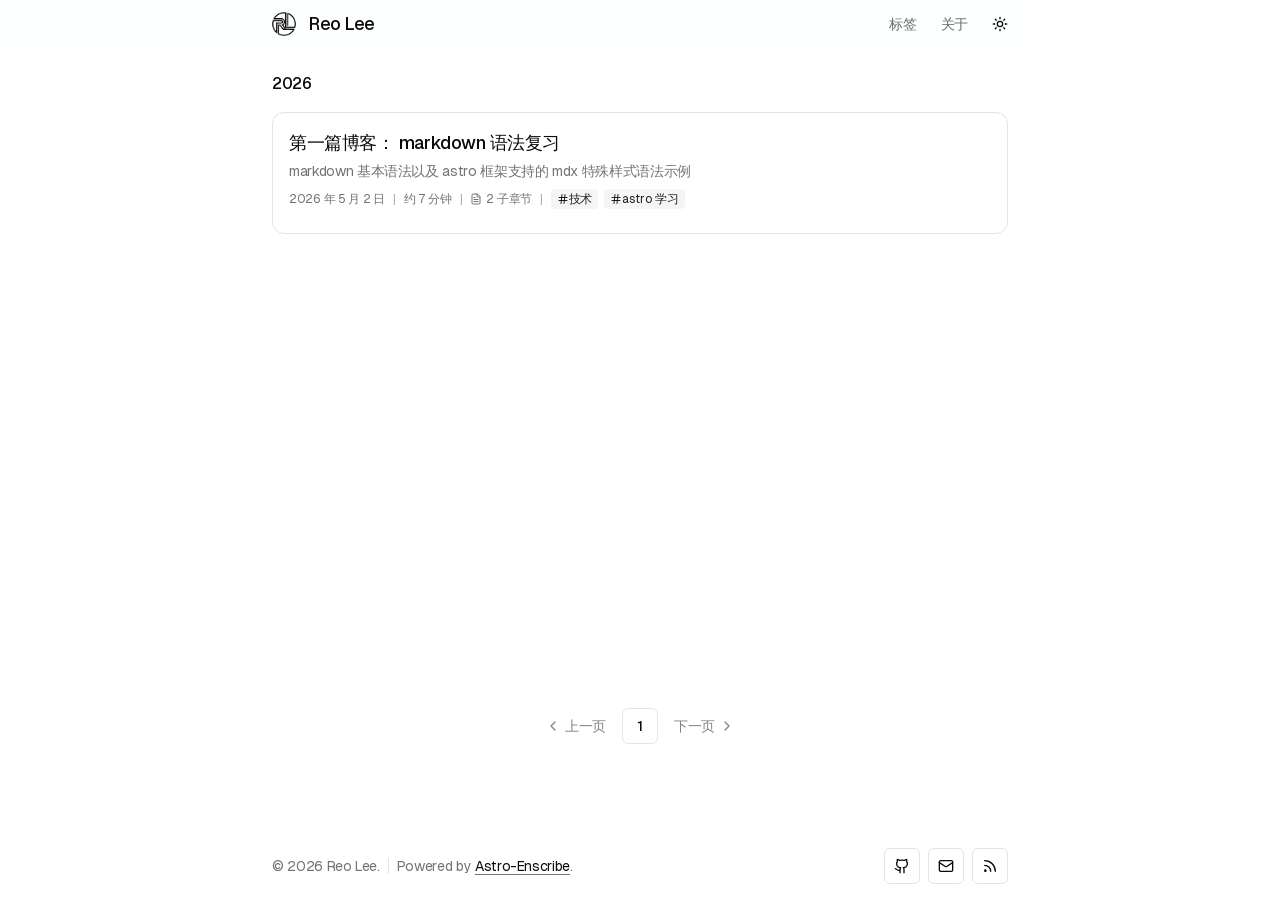
==== index.html @ b713c9d9 "Auto-deployed blog with GitHub Actions" ====
<!DOCTYPE html><html class="bg-background text-foreground scheme-light-dark" lang="zh-CN"> <head><meta charset="utf-8"><meta http-equiv="X-UA-Compatible" content="IE=edge"><meta name="viewport" content="width=device-width, initial-scale=1.0, user-scalable=yes"><meta name="generator" content="Astro v6.0.2"><meta name="HandheldFriendly" content="True"><meta name="mobile-web-app-capable" content="yes"><meta name="apple-mobile-web-app-capable" content="yes"><meta name="apple-mobile-web-app-status-bar-style" content="default"><meta name="format-detection" content="telephone=no,date=no,address=no,email=no,url=no"><meta name="theme-color" content="#121212" media="(prefers-color-scheme: dark)"><meta name="theme-color" content="#121212" media="(prefers-color-scheme: light)"><link rel="sitemap" href="/sitemap-index.xml"><link rel="manifest" href="/site.webmanifest"><link rel="alternate" type="application/rss+xml" title="Reo Lee" href="https://reolee.me/rss.xml"><!-- Prefer SVG favicons and provide a dark variant for dark OS/browser UI. --><link rel="icon" type="image/svg+xml" href="/favicon.svg" media="(prefers-color-scheme: light)"><link rel="icon" type="image/svg+xml" href="/favicon-dark.svg" media="(prefers-color-scheme: dark)"><link rel="icon" type="image/png" href="/favicon-96x96.png" sizes="96x96"><link rel="icon" type="image/x-icon" href="/favicon.ico"><link rel="shortcut icon" href="/favicon.ico"><meta name="apple-mobile-web-app-title" content="astro-erudite"><link rel="manifest" href="/site.webmanifest"><meta name="astro-view-transitions-enabled" content="true"><meta name="astro-view-transitions-fallback" content="animate"><script type="module" src="/_astro/ClientRouter.astro_astro_type_script_index_0_lang.DmQZLfuR.js"></script><title>主页 | Reo Lee</title><meta name="description" content="astro-erudite is a opinionated, unstyled blogging template—built with Astro, Tailwind, and shadcn/ui."><link rel="canonical" href="https://reolee.me"><meta property="og:title" content="主页"><meta property="og:description" content="astro-erudite is a opinionated, unstyled blogging template—built with Astro, Tailwind, and shadcn/ui."><meta property="og:image" content="https://reolee.me/static/1200x630.png"><meta property="og:image:alt" content="主页"><meta property="og:type" content="website"><meta property="og:locale" content="zh-CN"><meta property="og:site_name" content="Reo Lee"><meta property="og:url" content="https://reolee.me/"><meta name="twitter:title" content="主页"><meta name="twitter:description" content="astro-erudite is a opinionated, unstyled blogging template—built with Astro, Tailwind, and shadcn/ui."><meta name="twitter:image" content="https://reolee.me/static/1200x630.png"><meta name="twitter:image:alt" content="主页"><meta name="twitter:card" content="summary_large_image"><link rel="stylesheet" href="/_astro/layout.CXkcj2WI.css"></head><body class="flex h-fit min-h-screen flex-col gap-y-6 font-sans"> <header data-auto-hide-header class="bg-background/50 sticky top-0 z-50 divide-y backdrop-blur-sm xl:divide-none transform-gpu translate-y-0 opacity-100 transition-[translate,opacity] duration-200 ease-in-out motion-reduce:transition-none"> <div> <div class="mx-auto flex max-w-3xl items-center justify-between gap-4 px-4 py-3"> <a href="/" target="_self" class="transition-colors duration-300 ease-in-out flex shrink-0 items-center justify-center gap-3">   <img src="/_astro/logo.Pc_-MsJj_ZeCMrT.svg" alt="Logo" loading="lazy" decoding="async" width="1966" height="1989" class="size-5 sm:size-6 dark:invert"> <span class="hidden h-full text-lg leading-none font-medium min-[400px]:block">Reo Lee</span>  </a> <div class="flex items-center gap-4"> <nav class="flex items-center gap-4 text-sm sm:gap-6"> <a href="/tags" target="_self" class="inline-block duration-300 ease-in-out text-foreground/60 hover:text-foreground capitalize transition-colors"> 标签 </a><a href="/about" target="_self" class="inline-block duration-300 ease-in-out text-foreground/60 hover:text-foreground capitalize transition-colors"> 关于 </a> </nav> <button data-slot="button" class="inline-flex items-center justify-center gap-2 whitespace-nowrap rounded-md text-sm font-medium transition-all disabled:pointer-events-none disabled:opacity-50 [&amp;_svg]:pointer-events-none [&amp;_svg:not([class*=&#x27;size-&#x27;])]:size-4 shrink-0 [&amp;_svg]:shrink-0 outline-none focus-visible:border-ring focus-visible:ring-ring/50 focus-visible:ring-[3px] aria-invalid:ring-destructive/20 dark:aria-invalid:ring-destructive/40 aria-invalid:border-destructive hover:bg-muted hover:text-foreground dark:hover:bg-muted/50 -my-2 -me-2 size-8" id="theme-toggle" title="切换主题"> <svg width="1em" height="1em" class="size-4 dark:hidden" data-icon="lucide:sun">   <symbol id="ai:lucide:sun" viewBox="0 0 24 24"><g fill="none" stroke="currentColor" stroke-linecap="round" stroke-linejoin="round" stroke-width="2"><circle cx="12" cy="12" r="4"/><path d="M12 2v2m0 16v2M4.93 4.93l1.41 1.41m11.32 11.32l1.41 1.41M2 12h2m16 0h2M6.34 17.66l-1.41 1.41M19.07 4.93l-1.41 1.41"/></g></symbol><use href="#ai:lucide:sun"></use>  </svg> <svg width="1em" height="1em" class="absolute hidden size-4 dark:block" data-icon="lucide:moon">   <symbol id="ai:lucide:moon" viewBox="0 0 24 24"><path fill="none" stroke="currentColor" stroke-linecap="round" stroke-linejoin="round" stroke-width="2" d="M20.985 12.486a9 9 0 1 1-9.473-9.472c.405-.022.617.46.402.803a6 6 0 0 0 8.268 8.268c.344-.215.825-.004.803.401"/></symbol><use href="#ai:lucide:moon"></use>  </svg> <span class="sr-only">切换主题</span> </button> <script data-astro-rerun>
  ;(() => {
    const theme = (() => {
      const stored = localStorage?.getItem('theme') ?? ''
      if (['dark', 'light'].includes(stored)) return stored
      return window.matchMedia('(prefers-color-scheme: dark)').matches
        ? 'dark'
        : 'light'
    })()

    document.documentElement.setAttribute('data-theme', theme)
    window.localStorage.setItem('theme', theme)
  })()
</script> <script type="module">function a(){const e=document.documentElement,n=e.getAttribute("data-theme")==="dark"?"light":"dark";e.classList.add("[&_*]:transition-none"),e.setAttribute("data-theme",n),window.getComputedStyle(e).getPropertyValue("opacity"),requestAnimationFrame(()=>{e.classList.remove("[&_*]:transition-none")}),localStorage.setItem("theme",n)}function o(){document.getElementById("theme-toggle")?.addEventListener("click",a)}o();document.addEventListener("astro:after-swap",()=>{const e=localStorage.getItem("theme")||"light",t=document.documentElement;t.classList.add("[&_*]:transition-none"),window.getComputedStyle(t).getPropertyValue("opacity"),t.setAttribute("data-theme",e),requestAnimationFrame(()=>{t.classList.remove("[&_*]:transition-none")}),o()});</script> </div> </div> </div>   </header> <main class="w-full mx-auto flex grow flex-col gap-y-6 px-4 max-w-3xl">   <div class="flex min-h-[calc(100vh-18rem)] flex-col gap-y-8"> <section class="flex flex-col gap-y-4"> <div class="font-medium">2026</div> <ul class="flex flex-col gap-4"> <li> <div class="hover:bg-muted/50 rounded-xl border p-4 transition-colors duration-300 ease-in-out"> <div class="flex flex-col gap-4 sm:flex-row">  <div class="grow"> <h3 class="mb-1 text-lg font-medium"> <a href="/blog/2026/05/first-post" target="_self" class="inline-block transition-colors duration-300 ease-in-out hover:underline underline-offset-4"> 第一篇博客： markdown 语法复习 </a> </h3> <p class="text-muted-foreground mb-2 text-sm"> markdown 基本语法以及 astro 框架支持的 mdx 特殊样式语法示例 </p> <div class="text-muted-foreground mb-2 flex items-center gap-x-2 overflow-x-auto whitespace-nowrap text-xs"> <span>2026年5月2日</span> <span class="opacity-60">|</span> <span>约7分钟</span>  <span class="opacity-60">|</span> <span class="flex items-center gap-1"> <svg width="1em" height="1em" class="size-3" data-icon="lucide:file-text">   <symbol id="ai:lucide:file-text" viewBox="0 0 24 24"><g fill="none" stroke="currentColor" stroke-linecap="round" stroke-linejoin="round" stroke-width="2"><path d="M6 22a2 2 0 0 1-2-2V4a2 2 0 0 1 2-2h8a2.4 2.4 0 0 1 1.704.706l3.588 3.588A2.4 2.4 0 0 1 20 8v12a2 2 0 0 1-2 2z"/><path d="M14 2v5a1 1 0 0 0 1 1h5M10 9H8m8 4H8m8 4H8"/></g></symbol><use href="#ai:lucide:file-text"></use>  </svg> 2 子章节
</span>   <span class="opacity-60">|</span> <span class="inline-flex items-center gap-1.5"> <a href="/tags/技术" target="_self" class="transition-colors duration-300 ease-in-out bg-muted hover:bg-muted/90 text-foreground/90 hover:text-foreground inline-flex items-center gap-0 rounded px-1.5 py-0.5">  <svg width="1em" height="1em" class="size-3" data-icon="lucide:hash">   <symbol id="ai:lucide:hash" viewBox="0 0 24 24"><path fill="none" stroke="currentColor" stroke-linecap="round" stroke-linejoin="round" stroke-width="2" d="M4 9h16M4 15h16M10 3L8 21m8-18l-2 18"/></symbol><use href="#ai:lucide:hash"></use>  </svg> 技术 </a><a href="/tags/astro学习" target="_self" class="transition-colors duration-300 ease-in-out bg-muted hover:bg-muted/90 text-foreground/90 hover:text-foreground inline-flex items-center gap-0 rounded px-1.5 py-0.5">  <svg width="1em" height="1em" viewBox="0 0 24 24" class="size-3" data-icon="lucide:hash">   <use href="#ai:lucide:hash"></use>  </svg> astro学习 </a> </span>  </div> </div> </div> </div> </li> </ul> </section> </div> <style>astro-island,astro-slot,astro-static-slot{display:contents}</style><script>(()=>{var e=async t=>{await(await t())()};(self.Astro||(self.Astro={})).load=e;window.dispatchEvent(new Event("astro:load"));})();</script><script>(()=>{var A=Object.defineProperty;var g=(i,o,a)=>o in i?A(i,o,{enumerable:!0,configurable:!0,writable:!0,value:a}):i[o]=a;var d=(i,o,a)=>g(i,typeof o!="symbol"?o+"":o,a);{let i={0:t=>m(t),1:t=>a(t),2:t=>new RegExp(t),3:t=>new Date(t),4:t=>new Map(a(t)),5:t=>new Set(a(t)),6:t=>BigInt(t),7:t=>new URL(t),8:t=>new Uint8Array(t),9:t=>new Uint16Array(t),10:t=>new Uint32Array(t),11:t=>Number.POSITIVE_INFINITY*t},o=t=>{let[l,e]=t;return l in i?i[l](e):void 0},a=t=>t.map(o),m=t=>typeof t!="object"||t===null?t:Object.fromEntries(Object.entries(t).map(([l,e])=>[l,o(e)]));class y extends HTMLElement{constructor(){super(...arguments);d(this,"Component");d(this,"hydrator");d(this,"hydrate",async()=>{var b;if(!this.hydrator||!this.isConnected)return;let e=(b=this.parentElement)==null?void 0:b.closest("astro-island[ssr]");if(e){e.addEventListener("astro:hydrate",this.hydrate,{once:!0});return}let c=this.querySelectorAll("astro-slot"),n={},h=this.querySelectorAll("template[data-astro-template]");for(let r of h){let s=r.closest(this.tagName);s!=null&&s.isSameNode(this)&&(n[r.getAttribute("data-astro-template")||"default"]=r.innerHTML,r.remove())}for(let r of c){let s=r.closest(this.tagName);s!=null&&s.isSameNode(this)&&(n[r.getAttribute("name")||"default"]=r.innerHTML)}let p;try{p=this.hasAttribute("props")?m(JSON.parse(this.getAttribute("props"))):{}}catch(r){let s=this.getAttribute("component-url")||"<unknown>",v=this.getAttribute("component-export");throw v&&(s+=` (export ${v})`),console.error(`[hydrate] Error parsing props for component ${s}`,this.getAttribute("props"),r),r}let u;await this.hydrator(this)(this.Component,p,n,{client:this.getAttribute("client")}),this.removeAttribute("ssr"),this.dispatchEvent(new CustomEvent("astro:hydrate"))});d(this,"unmount",()=>{this.isConnected||this.dispatchEvent(new CustomEvent("astro:unmount"))})}disconnectedCallback(){document.removeEventListener("astro:after-swap",this.unmount),document.addEventListener("astro:after-swap",this.unmount,{once:!0})}connectedCallback(){if(!this.hasAttribute("await-children")||document.readyState==="interactive"||document.readyState==="complete")this.childrenConnectedCallback();else{let e=()=>{document.removeEventListener("DOMContentLoaded",e),c.disconnect(),this.childrenConnectedCallback()},c=new MutationObserver(()=>{var n;((n=this.lastChild)==null?void 0:n.nodeType)===Node.COMMENT_NODE&&this.lastChild.nodeValue==="astro:end"&&(this.lastChild.remove(),e())});c.observe(this,{childList:!0}),document.addEventListener("DOMContentLoaded",e)}}async childrenConnectedCallback(){let e=this.getAttribute("before-hydration-url");e&&await import(e),this.start()}async start(){let e=JSON.parse(this.getAttribute("opts")),c=this.getAttribute("client");if(Astro[c]===void 0){window.addEventListener(`astro:${c}`,()=>this.start(),{once:!0});return}try{await Astro[c](async()=>{let n=this.getAttribute("renderer-url"),[h,{default:p}]=await Promise.all([import(this.getAttribute("component-url")),n?import(n):()=>()=>{}]),u=this.getAttribute("component-export")||"default";if(!u.includes("."))this.Component=h[u];else{this.Component=h;for(let f of u.split("."))this.Component=this.Component[f]}return this.hydrator=p,this.hydrate},e,this)}catch(n){console.error(`[astro-island] Error hydrating ${this.getAttribute("component-url")}`,n)}}attributeChangedCallback(){this.hydrate()}}d(y,"observedAttributes",["props"]),customElements.get("astro-island")||customElements.define("astro-island",y)}})();</script><astro-island uid="Z23q9kS" prefix="r3" component-url="/_astro/pagination.DwXsdphT.js" component-export="default" renderer-url="/_astro/client.CvK2Ro-4.js" props="{&quot;currentPage&quot;:[0,1],&quot;totalPages&quot;:[0,1],&quot;baseUrl&quot;:[0,&quot;/blog/&quot;]}" ssr client="load" opts="{&quot;name&quot;:&quot;PaginationComponent&quot;,&quot;value&quot;:true}" await-children><nav role="navigation" aria-label="分页" data-slot="pagination" class="mx-auto flex w-full justify-center"><ul data-slot="pagination-content" class="flex flex-row items-center gap-1 flex-wrap"><li data-slot="pagination-item"><a data-slot="pagination-link" data-disabled="true" class="inline-flex items-center justify-center whitespace-nowrap rounded-md text-sm font-medium transition-all disabled:pointer-events-none disabled:opacity-50 [&amp;_svg]:pointer-events-none [&amp;_svg:not([class*=&#x27;size-&#x27;])]:size-4 shrink-0 [&amp;_svg]:shrink-0 outline-none focus-visible:border-ring focus-visible:ring-ring/50 focus-visible:ring-[3px] aria-invalid:ring-destructive/20 dark:aria-invalid:ring-destructive/40 aria-invalid:border-destructive hover:bg-muted hover:text-foreground dark:hover:bg-muted/50 h-9 py-2 has-[&gt;svg]:px-3 pointer-events-none opacity-50 gap-1 px-2.5 sm:pl-2.5" aria-label="前往上一页"><svg xmlns="http://www.w3.org/2000/svg" width="24" height="24" viewBox="0 0 24 24" fill="none" stroke="currentColor" stroke-width="2" stroke-linecap="round" stroke-linejoin="round" class="lucide lucide-chevron-left"><path d="m15 18-6-6 6-6"></path></svg><span class="hidden sm:block">上一页</span></a></li><li data-slot="pagination-item"><a aria-current="page" data-slot="pagination-link" data-active="true" class="inline-flex items-center justify-center gap-2 whitespace-nowrap rounded-md text-sm font-medium transition-all disabled:pointer-events-none disabled:opacity-50 [&amp;_svg]:pointer-events-none [&amp;_svg:not([class*=&#x27;size-&#x27;])]:size-4 shrink-0 [&amp;_svg]:shrink-0 outline-none focus-visible:border-ring focus-visible:ring-ring/50 focus-visible:ring-[3px] aria-invalid:ring-destructive/20 dark:aria-invalid:ring-destructive/40 aria-invalid:border-destructive border bg-background hover:bg-muted hover:text-foreground dark:bg-input/30 dark:border-input dark:hover:bg-input/50 size-9" href="/blog/">1</a></li><li data-slot="pagination-item"><a data-slot="pagination-link" data-disabled="true" class="inline-flex items-center justify-center whitespace-nowrap rounded-md text-sm font-medium transition-all disabled:pointer-events-none disabled:opacity-50 [&amp;_svg]:pointer-events-none [&amp;_svg:not([class*=&#x27;size-&#x27;])]:size-4 shrink-0 [&amp;_svg]:shrink-0 outline-none focus-visible:border-ring focus-visible:ring-ring/50 focus-visible:ring-[3px] aria-invalid:ring-destructive/20 dark:aria-invalid:ring-destructive/40 aria-invalid:border-destructive hover:bg-muted hover:text-foreground dark:hover:bg-muted/50 h-9 py-2 has-[&gt;svg]:px-3 pointer-events-none opacity-50 gap-1 px-2.5 sm:pr-2.5" aria-label="前往下一页"><span class="hidden sm:block">下一页</span><svg xmlns="http://www.w3.org/2000/svg" width="24" height="24" viewBox="0 0 24 24" fill="none" stroke="currentColor" stroke-width="2" stroke-linecap="round" stroke-linejoin="round" class="lucide lucide-chevron-right"><path d="m9 18 6-6-6-6"></path></svg></a></li></ul></nav><!--astro:end--></astro-island>  </main> <footer class="mx-auto mb-8 flex w-full max-w-3xl flex-col items-center justify-center gap-y-2 px-4 sm:mb-4 sm:flex-row sm:justify-between"> <div class="flex flex-wrap items-center justify-center gap-x-2 text-center"> <span class="text-muted-foreground text-sm">
&copy; 2026 Reo Lee.
</span> <div data-orientation="vertical" role="none" data-slot="separator-root" class="bg-border shrink-0 data-[orientation=horizontal]:h-px data-[orientation=horizontal]:w-full data-[orientation=vertical]:h-full data-[orientation=vertical]:w-px hidden h-4! sm:block"></div> <p class="text-muted-foreground text-sm">
Powered by <a href="https://github.com/jktrn/astro-erudite" target="_blank" class="inline-block transition-colors duration-300 ease-in-out underline decoration-muted-foreground underline-offset-[3px] hover:decoration-foreground text-foreground"> Astro-Enscribe </a>.
</p> </div> <ul class="flex flex-wrap gap-2" role="list"> <li> <a href="https://github.com/ireolee" target="_blank" class="duration-300 ease-in-out inline-flex items-center justify-center gap-2 whitespace-nowrap rounded-md text-sm font-medium transition-all disabled:pointer-events-none disabled:opacity-50 [&#38;_svg]:pointer-events-none [&#38;_svg:not([class*='size-'])]:size-4 shrink-0 [&#38;_svg]:shrink-0 outline-none focus-visible:border-ring focus-visible:ring-ring/50 focus-visible:ring-[3px] aria-invalid:ring-destructive/20 dark:aria-invalid:ring-destructive/40 aria-invalid:border-destructive border bg-background hover:bg-muted hover:text-foreground dark:bg-input/30 dark:border-input dark:hover:bg-input/50 size-9" aria-label="GitHub" title="GitHub">  <svg width="1em" height="1em" class="size-4" data-icon="lucide:github">   <symbol id="ai:lucide:github" viewBox="0 0 24 24"><g fill="none" stroke="currentColor" stroke-linecap="round" stroke-linejoin="round" stroke-width="2"><path d="M15 22v-4a4.8 4.8 0 0 0-1-3.5c3 0 6-2 6-5.5c.08-1.25-.27-2.48-1-3.5c.28-1.15.28-2.35 0-3.5c0 0-1 0-3 1.5c-2.64-.5-5.36-.5-8 0C6 2 5 2 5 2c-.3 1.15-.3 2.35 0 3.5A5.4 5.4 0 0 0 4 9c0 3.5 3 5.5 6 5.5c-.39.49-.68 1.05-.85 1.65S8.93 17.38 9 18v4"/><path d="M9 18c-4.51 2-5-2-7-2"/></g></symbol><use href="#ai:lucide:github"></use>  </svg>  </a> </li><li> <a href="mailto:ireolee@gmail.com" target="_blank" class="duration-300 ease-in-out inline-flex items-center justify-center gap-2 whitespace-nowrap rounded-md text-sm font-medium transition-all disabled:pointer-events-none disabled:opacity-50 [&#38;_svg]:pointer-events-none [&#38;_svg:not([class*='size-'])]:size-4 shrink-0 [&#38;_svg]:shrink-0 outline-none focus-visible:border-ring focus-visible:ring-ring/50 focus-visible:ring-[3px] aria-invalid:ring-destructive/20 dark:aria-invalid:ring-destructive/40 aria-invalid:border-destructive border bg-background hover:bg-muted hover:text-foreground dark:bg-input/30 dark:border-input dark:hover:bg-input/50 size-9" aria-label="Email" title="Email">  <svg width="1em" height="1em" class="size-4" data-icon="lucide:mail">   <symbol id="ai:lucide:mail" viewBox="0 0 24 24"><g fill="none" stroke="currentColor" stroke-linecap="round" stroke-linejoin="round" stroke-width="2"><path d="m22 7l-8.991 5.727a2 2 0 0 1-2.009 0L2 7"/><rect width="20" height="16" x="2" y="4" rx="2"/></g></symbol><use href="#ai:lucide:mail"></use>  </svg>  </a> </li><li> <a href="/rss.xml" target="_blank" class="duration-300 ease-in-out inline-flex items-center justify-center gap-2 whitespace-nowrap rounded-md text-sm font-medium transition-all disabled:pointer-events-none disabled:opacity-50 [&#38;_svg]:pointer-events-none [&#38;_svg:not([class*='size-'])]:size-4 shrink-0 [&#38;_svg]:shrink-0 outline-none focus-visible:border-ring focus-visible:ring-ring/50 focus-visible:ring-[3px] aria-invalid:ring-destructive/20 dark:aria-invalid:ring-destructive/40 aria-invalid:border-destructive border bg-background hover:bg-muted hover:text-foreground dark:bg-input/30 dark:border-input dark:hover:bg-input/50 size-9" aria-label="RSS" title="RSS">  <svg width="1em" height="1em" class="size-4" data-icon="lucide:rss">   <symbol id="ai:lucide:rss" viewBox="0 0 24 24"><g fill="none" stroke="currentColor" stroke-linecap="round" stroke-linejoin="round" stroke-width="2"><path d="M4 11a9 9 0 0 1 9 9M4 4a16 16 0 0 1 16 16"/><circle cx="5" cy="19" r="1"/></g></symbol><use href="#ai:lucide:rss"></use>  </svg>  </a> </li> </ul> </footer> <script type="module">const c=()=>document.documentElement.getAttribute("data-theme")==="dark"?"dark":"light",m=()=>{const e=document.getElementById("comments-section"),s=document.getElementById("comments");if(!(s instanceof HTMLElement)||s.dataset.giscusLoaded==="true")return;const n=s.dataset.giscusRepo,r=s.dataset.giscusRepoId,i=s.dataset.giscusCategory,o=s.dataset.giscusCategoryId;if(!n||!r||!i||!o){e instanceof HTMLElement&&e.classList.add("hidden");return}e instanceof HTMLElement&&e.classList.remove("hidden");const t=document.createElement("script");t.src="https://giscus.app/client.js",t.async=!0,t.crossOrigin="anonymous",t.setAttribute("data-repo",n),t.setAttribute("data-repo-id",r),t.setAttribute("data-category",i),t.setAttribute("data-category-id",o),t.setAttribute("data-mapping","pathname"),t.setAttribute("data-strict","0"),t.setAttribute("data-reactions-enabled","1"),t.setAttribute("data-emit-metadata","0"),t.setAttribute("data-input-position","bottom"),t.setAttribute("data-theme",c()),t.setAttribute("data-lang","zh-CN"),s.appendChild(t),s.dataset.giscusLoaded="true"},d=()=>{const e=document.querySelector("iframe.giscus-frame");e instanceof HTMLIFrameElement&&e.contentWindow?.postMessage({giscus:{setConfig:{theme:c()}}},"https://giscus.app")};let a=null;const g=()=>{a||(a=new MutationObserver(()=>d()),a.observe(document.documentElement,{attributes:!0,attributeFilter:["data-theme"]}))},u=()=>{m(),d(),g()};document.addEventListener("astro:page-load",u);document.addEventListener("astro:after-swap",u);</script> <script type="module">const c=()=>{const i="article.prose, code, pre, kbd, samp, script, style, textarea, svg, math, .shiki, .expressive-code, .katex",o=e=>e.replace(/([\p{Script=Han}\p{Script=Hiragana}\p{Script=Katakana}\p{Script=Hangul}\u3000-\u303F\uFF00-\uFFEF])([A-Za-z0-9!"#$%&'()*+,./:;<=>?@[\]\\^_{}|~\-])/gu,"$1 $2").replace(/([A-Za-z0-9!"#$%&'()*+,./:;<=>?@[\]\\^_{}|~\-])([\p{Script=Han}\p{Script=Hiragana}\p{Script=Katakana}\p{Script=Hangul}\u3000-\u303F\uFF00-\uFFEF])/gu,"$1 $2"),r=document.body;if(!r)return;const p=document.createTreeWalker(r,NodeFilter.SHOW_TEXT,{acceptNode(e){const t=e.nodeValue;if(!t||!t.trim())return NodeFilter.FILTER_REJECT;const n=e.parentElement;return!n||n.closest(i)?NodeFilter.FILTER_REJECT:NodeFilter.FILTER_ACCEPT}});let a;for(;a=p.nextNode();){const e=a.nodeValue;if(!e)continue;const t=o(e);t!==e&&(a.nodeValue=t)}};document.addEventListener("astro:page-load",c);document.addEventListener("astro:after-swap",c);</script> <script type="module">const v=()=>{const t=document.querySelector("header[data-auto-hide-header]");if(!(t instanceof HTMLElement))return;const l=window,d=l.__autoHideHeaderCleanup;typeof d=="function"&&d();const u=80,y=10,E=()=>{t.classList.add("-translate-y-full","opacity-0","pointer-events-none"),t.classList.remove("translate-y-0","opacity-100"),t.dataset.hidden="true"},s=()=>{t.classList.remove("-translate-y-full","opacity-0","pointer-events-none"),t.classList.add("translate-y-0","opacity-100"),t.dataset.hidden="false"};s();let o=window.scrollY,i=!1,f=0;const m=e=>{f=Date.now()+e,s(),o=window.scrollY},c=[];t.querySelectorAll("details").forEach(e=>{if(!(e instanceof HTMLDetailsElement))return;const a=()=>m(400);e.addEventListener("toggle",a),c.push(()=>e.removeEventListener("toggle",a));const n=e.querySelector("summary");if(n instanceof HTMLElement){const r=()=>m(400);n.addEventListener("click",r),c.push(()=>n.removeEventListener("click",r))}});const L=()=>{const e=window.scrollY;if(Date.now()<f){s(),o=e;return}if(t.querySelector("details[open]")){s(),o=e;return}if(e<=u){s(),o=e;return}const a=e-o;if(Math.abs(a)<y)return;const n=document.activeElement,r=n instanceof HTMLElement&&(()=>{try{return n.matches(":focus-visible")}catch{return!1}})(),w=n instanceof HTMLElement&&t.contains(n)&&r;a>0&&e>u&&!w?E():a<0&&s(),o=e},p=()=>{i||(i=!0,requestAnimationFrame(()=>{L(),i=!1}))};window.addEventListener("scroll",p,{passive:!0}),l.__autoHideHeaderCleanup=()=>{window.removeEventListener("scroll",p),c.forEach(e=>e())}};document.addEventListener("astro:page-load",v);document.addEventListener("astro:after-swap",v);</script> <script type="module">(()=>{const a=window;if(a.__headingAnchorCopyBound)return;a.__headingAnchorCopyBound=!0;const r=async n=>{try{if(navigator.clipboard?.writeText)return await navigator.clipboard.writeText(n),!0}catch{}try{const t=document.createElement("textarea");t.value=n,t.setAttribute("readonly","true"),t.style.position="fixed",t.style.left="-9999px",t.style.top="0",document.body.appendChild(t),t.select();const e=document.execCommand("copy");return t.remove(),e}catch{return!1}};document.addEventListener("click",async n=>{const e=n.target?.closest("a[data-heading-anchor]");if(!(e instanceof HTMLAnchorElement))return;n.preventDefault();const o=e.dataset.headingAnchor||"";if(!o)return;const c=`${window.location.origin}${window.location.pathname}#${o}`;await r(c)&&(e.dataset.copied="true",window.history.replaceState(null,"",`#${o}`),window.setTimeout(()=>{delete e.dataset.copied},900))},{capture:!0})})();</script> </body> </html>
---- _astro/layout.CXkcj2WI.css ----
@layer properties{@supports (((-webkit-hyphens:none)) and (not (margin-trim:inline))) or ((-moz-orient:inline) and (not (color:rgb(from red r g b)))){*,:before,:after,::backdrop{--tw-translate-x:0;--tw-translate-y:0;--tw-translate-z:0;--tw-rotate-x:initial;--tw-rotate-y:initial;--tw-rotate-z:initial;--tw-skew-x:initial;--tw-skew-y:initial;--tw-space-y-reverse:0;--tw-divide-y-reverse:0;--tw-border-style:solid;--tw-mask-linear:linear-gradient(#fff, #fff);--tw-mask-radial:linear-gradient(#fff, #fff);--tw-mask-conic:linear-gradient(#fff, #fff);--tw-mask-left:linear-gradient(#fff, #fff);--tw-mask-right:linear-gradient(#fff, #fff);--tw-mask-bottom:linear-gradient(#fff, #fff);--tw-mask-top:linear-gradient(#fff, #fff);--tw-mask-top-from-position:0%;--tw-mask-top-to-position:100%;--tw-mask-top-from-color:black;--tw-mask-top-to-color:transparent;--tw-mask-bottom-from-position:0%;--tw-mask-bottom-to-position:100%;--tw-mask-bottom-from-color:black;--tw-mask-bottom-to-color:transparent;--tw-leading:initial;--tw-font-weight:initial;--tw-outline-style:solid;--tw-blur:initial;--tw-brightness:initial;--tw-contrast:initial;--tw-grayscale:initial;--tw-hue-rotate:initial;--tw-invert:initial;--tw-opacity:initial;--tw-saturate:initial;--tw-sepia:initial;--tw-drop-shadow:initial;--tw-drop-shadow-color:initial;--tw-drop-shadow-alpha:100%;--tw-drop-shadow-size:initial;--tw-backdrop-blur:initial;--tw-backdrop-brightness:initial;--tw-backdrop-contrast:initial;--tw-backdrop-grayscale:initial;--tw-backdrop-hue-rotate:initial;--tw-backdrop-invert:initial;--tw-backdrop-opacity:initial;--tw-backdrop-saturate:initial;--tw-backdrop-sepia:initial;--tw-duration:initial;--tw-ease:initial;--tw-shadow:0 0 #0000;--tw-shadow-color:initial;--tw-shadow-alpha:100%;--tw-inset-shadow:0 0 #0000;--tw-inset-shadow-color:initial;--tw-inset-shadow-alpha:100%;--tw-ring-color:initial;--tw-ring-shadow:0 0 #0000;--tw-inset-ring-color:initial;--tw-inset-ring-shadow:0 0 #0000;--tw-ring-inset:initial;--tw-ring-offset-width:0px;--tw-ring-offset-color:#fff;--tw-ring-offset-shadow:0 0 #0000;--tw-tracking:initial}}}@layer theme{:root,:host{--font-sans:"SF-Pro-Rounded-Regular", "PingFangSC-Regular", "PingFang SC", Geist, ui-sans-serif, system-ui, sans-serif, "Apple Color Emoji", "Segoe UI Emoji", "Segoe UI Symbol", "Noto Color Emoji";--font-mono:"Consolas-Regular", "SFMono-Regular", "SF-Pro-Rounded-Regular", "Geist Mono", ui-monospace, SFMono-Regular, Menlo, Monaco, Consolas, "Liberation Mono", "Courier New", monospace;--color-red-300:oklch(80.8% .114 19.571);--color-red-500:oklch(63.7% .237 25.331);--color-red-700:oklch(50.5% .213 27.518);--color-red-950:oklch(25.8% .092 26.042);--color-orange-300:oklch(83.7% .128 66.29);--color-orange-600:oklch(64.6% .222 41.116);--color-orange-700:oklch(55.3% .195 38.402);--color-orange-950:oklch(26.6% .079 36.259);--color-amber-300:oklch(87.9% .169 91.605);--color-amber-500:oklch(76.9% .188 70.08);--color-amber-700:oklch(55.5% .163 48.998);--color-amber-950:oklch(27.9% .077 45.635);--color-yellow-300:oklch(90.5% .182 98.111);--color-yellow-500:oklch(79.5% .184 86.047);--color-yellow-700:oklch(55.4% .135 66.442);--color-yellow-950:oklch(28.6% .066 53.813);--color-lime-300:oklch(89.7% .196 126.665);--color-lime-500:oklch(76.8% .233 130.85);--color-lime-700:oklch(53.2% .157 131.589);--color-lime-950:oklch(27.4% .072 132.109);--color-green-300:oklch(87.1% .15 154.449);--color-green-500:oklch(72.3% .219 149.579);--color-green-700:oklch(52.7% .154 150.069);--color-green-950:oklch(26.6% .065 152.934);--color-emerald-300:oklch(84.5% .143 164.978);--color-emerald-500:oklch(69.6% .17 162.48);--color-emerald-600:oklch(59.6% .145 163.225);--color-emerald-700:oklch(50.8% .118 165.612);--color-emerald-950:oklch(26.2% .051 172.552);--color-teal-300:oklch(85.5% .138 181.071);--color-teal-500:oklch(70.4% .14 182.503);--color-teal-700:oklch(51.1% .096 186.391);--color-teal-950:oklch(27.7% .046 192.524);--color-cyan-300:oklch(86.5% .127 207.078);--color-cyan-500:oklch(71.5% .143 215.221);--color-cyan-700:oklch(52% .105 223.128);--color-cyan-950:oklch(30.2% .056 229.695);--color-sky-300:oklch(82.8% .111 230.318);--color-sky-400:oklch(74.6% .16 232.661);--color-sky-500:oklch(68.5% .169 237.323);--color-sky-700:oklch(50% .134 242.749);--color-sky-950:oklch(29.3% .066 243.157);--color-blue-300:oklch(80.9% .105 251.813);--color-blue-500:oklch(62.3% .214 259.815);--color-blue-600:oklch(54.6% .245 262.881);--color-blue-700:oklch(48.8% .243 264.376);--color-blue-950:oklch(28.2% .091 267.935);--color-indigo-300:oklch(78.5% .115 274.713);--color-indigo-500:oklch(58.5% .233 277.117);--color-indigo-700:oklch(45.7% .24 277.023);--color-indigo-950:oklch(25.7% .09 281.288);--color-violet-300:oklch(81.1% .111 293.571);--color-violet-600:oklch(54.1% .281 293.009);--color-violet-700:oklch(49.1% .27 292.581);--color-violet-950:oklch(28.3% .141 291.089);--color-purple-300:oklch(82.7% .119 306.383);--color-purple-500:oklch(62.7% .265 303.9);--color-purple-700:oklch(49.6% .265 301.924);--color-purple-950:oklch(29.1% .149 302.717);--color-pink-300:oklch(82.3% .12 346.018);--color-pink-500:oklch(65.6% .241 354.308);--color-pink-700:oklch(52.5% .223 3.958);--color-pink-950:oklch(28.4% .109 3.907);--color-slate-300:oklch(86.9% .022 252.894);--color-slate-400:oklch(70.4% .04 256.788);--color-slate-500:oklch(55.4% .046 257.417);--color-slate-700:oklch(37.2% .044 257.287);--color-slate-950:oklch(12.9% .042 264.695);--color-gray-300:oklch(87.2% .01 258.338);--color-gray-400:oklch(70.7% .022 261.325);--color-gray-500:oklch(55.1% .027 264.364);--color-gray-700:oklch(37.3% .034 259.733);--color-gray-950:oklch(13% .028 261.692);--color-stone-50:oklch(98.5% .001 106.423);--color-stone-900:oklch(21.6% .006 56.043);--color-white:#fff;--spacing:.25rem;--breakpoint-md:48rem;--container-3xs:16rem;--container-xs:20rem;--container-md:28rem;--container-3xl:48rem;--container-5xl:64rem;--text-xs:.75rem;--text-xs--line-height:calc(1 / .75);--text-sm:.875rem;--text-sm--line-height:calc(1.25 / .875);--text-base:1rem;--text-base--line-height: 1.5 ;--text-lg:1.125rem;--text-lg--line-height:calc(1.75 / 1.125);--text-3xl:1.875rem;--text-3xl--line-height: 1.2 ;--text-4xl:2.25rem;--text-4xl--line-height:calc(2.5 / 2.25);--font-weight-normal:400;--font-weight-medium:500;--tracking-tight:-.025em;--leading-tight:1.25;--radius-md:.375rem;--radius-lg:.5rem;--radius-xl:.75rem;--ease-in-out:cubic-bezier(.4, 0, .2, 1);--blur-sm:8px;--default-transition-duration:.15s;--default-transition-timing-function:cubic-bezier(.4, 0, .2, 1);--default-font-family:"SF-Pro-Rounded-Regular", "PingFangSC-Regular", "PingFang SC", Geist, ui-sans-serif, system-ui, sans-serif, "Apple Color Emoji", "Segoe UI Emoji", "Segoe UI Symbol", "Noto Color Emoji";--default-mono-font-family:"Consolas-Regular", "SFMono-Regular", "SF-Pro-Rounded-Regular", "Geist Mono", ui-monospace, SFMono-Regular, Menlo, Monaco, Consolas, "Liberation Mono", "Courier New", monospace}}@layer base{*,:after,:before,::backdrop{box-sizing:border-box;border:0 solid;margin:0;padding:0}::file-selector-button{box-sizing:border-box;border:0 solid;margin:0;padding:0}html,:host{-webkit-text-size-adjust:100%;tab-size:4;line-height:1.5;font-family:var(--default-font-family,ui-sans-serif, system-ui, sans-serif, "Apple Color Emoji", "Segoe UI Emoji", "Segoe UI Symbol", "Noto Color Emoji");font-feature-settings:var(--default-font-feature-settings,normal);font-variation-settings:var(--default-font-variation-settings,normal);-webkit-tap-highlight-color:transparent}hr{height:0;color:inherit;border-top-width:1px}abbr:where([title]){-webkit-text-decoration:underline dotted;text-decoration:underline dotted}h1,h2,h3,h4,h5,h6{font-size:inherit;font-weight:inherit}a{color:inherit;-webkit-text-decoration:inherit;text-decoration:inherit}b,strong{font-weight:bolder}code,kbd,samp,pre{font-family:var(--default-mono-font-family,ui-monospace, SFMono-Regular, Menlo, Monaco, Consolas, "Liberation Mono", "Courier New", monospace);font-feature-settings:var(--default-mono-font-feature-settings,normal);font-variation-settings:var(--default-mono-font-variation-settings,normal);font-size:1em}small{font-size:80%}sub,sup{vertical-align:baseline;font-size:75%;line-height:0;position:relative}sub{bottom:-.25em}sup{top:-.5em}table{text-indent:0;border-color:inherit;border-collapse:collapse}:-moz-focusring{outline:auto}progress{vertical-align:baseline}summary{display:list-item}ol,ul,menu{list-style:none}img,svg,video,canvas,audio,iframe,embed,object{vertical-align:middle;display:block}img,video{max-width:100%;height:auto}button,input,select,optgroup,textarea{font:inherit;font-feature-settings:inherit;font-variation-settings:inherit;letter-spacing:inherit;color:inherit;opacity:1;background-color:#0000;border-radius:0}::file-selector-button{font:inherit;font-feature-settings:inherit;font-variation-settings:inherit;letter-spacing:inherit;color:inherit;opacity:1;background-color:#0000;border-radius:0}:where(select:is([multiple],[size])) optgroup{font-weight:bolder}:where(select:is([multiple],[size])) optgroup option{padding-inline-start:20px}::file-selector-button{margin-inline-end:4px}::placeholder{opacity:1}@supports (not ((-webkit-appearance:-apple-pay-button))) or (contain-intrinsic-size:1px){::placeholder{color:currentColor}@supports (color:color-mix(in lab,red,red)){::placeholder{color:color-mix(in oklab,currentcolor 50%,transparent)}}}textarea{resize:vertical}::-webkit-search-decoration{-webkit-appearance:none}::-webkit-date-and-time-value{min-height:1lh;text-align:inherit}::-webkit-datetime-edit{display:inline-flex}::-webkit-datetime-edit-fields-wrapper{padding:0}::-webkit-datetime-edit{padding-block:0}::-webkit-datetime-edit-year-field{padding-block:0}::-webkit-datetime-edit-month-field{padding-block:0}::-webkit-datetime-edit-day-field{padding-block:0}::-webkit-datetime-edit-hour-field{padding-block:0}::-webkit-datetime-edit-minute-field{padding-block:0}::-webkit-datetime-edit-second-field{padding-block:0}::-webkit-datetime-edit-millisecond-field{padding-block:0}::-webkit-datetime-edit-meridiem-field{padding-block:0}::-webkit-calendar-picker-indicator{line-height:1}:-moz-ui-invalid{box-shadow:none}button,input:where([type=button],[type=reset],[type=submit]){appearance:button}::file-selector-button{appearance:button}::-webkit-inner-spin-button{height:auto}::-webkit-outer-spin-button{height:auto}[hidden]:where(:not([hidden=until-found])){display:none!important}*,:after,:before,::backdrop{border-color:var(--border);--tw-tracking:var(--tracking-tight);letter-spacing:var(--tracking-tight);outline-color:var(--ring)}::file-selector-button{border-color:var(--border);--tw-tracking:var(--tracking-tight);letter-spacing:var(--tracking-tight);outline-color:var(--ring)}@supports (color:color-mix(in lab,red,red)){::file-selector-button{outline-color:color-mix(in oklab,var(--ring) 50%,transparent)}*,:after,:before,::backdrop{outline-color:color-mix(in oklab,var(--ring) 50%,transparent)}}}@layer components;@layer utilities{.pointer-events-none{pointer-events:none}.collapse{visibility:collapse}.visible{visibility:visible}.sr-only{clip-path:inset(50%);white-space:nowrap;border-width:0;width:1px;height:1px;margin:-1px;padding:0;position:absolute;overflow:hidden}.absolute{position:absolute}.fixed{position:fixed}.relative{position:relative}.static{position:static}.sticky{position:sticky}.start{inset-inline-start:var(--spacing)}.end{inset-inline-end:var(--spacing)}.top-0{top:calc(var(--spacing) * 0)}.top-20{top:calc(var(--spacing) * 20)}.right-8{right:calc(var(--spacing) * 8)}.bottom-8{bottom:calc(var(--spacing) * 8)}.z-50{z-index:50}.col-span-full{grid-column:1/-1}.col-start-1{grid-column-start:1}.col-start-2{grid-column-start:2}.col-start-3{grid-column-start:3}.row-span-1{grid-row:span 1/span 1}.container{width:100%}@media(min-width:40rem){.container{max-width:40rem}}@media(min-width:48rem){.container{max-width:48rem}}@media(min-width:64rem){.container{max-width:64rem}}@media(min-width:80rem){.container{max-width:80rem}}@media(min-width:96rem){.container{max-width:96rem}}.mx-auto{margin-inline:auto}.-my-2{margin-block:calc(var(--spacing) * -2)}.my-6{margin-block:calc(var(--spacing) * 6)}.-me-2{margin-inline-end:calc(var(--spacing) * -2)}.mt-0{margin-top:calc(var(--spacing) * 0)}.mt-2{margin-top:calc(var(--spacing) * 2)}.mt-6{margin-top:calc(var(--spacing) * 6)}.mt-20{margin-top:calc(var(--spacing) * 20)}.mt-auto{margin-top:auto}.mr-2{margin-right:calc(var(--spacing) * 2)}.mr-8{margin-right:calc(var(--spacing) * 8)}.mr-auto{margin-right:auto}.mb-1{margin-bottom:calc(var(--spacing) * 1)}.mb-2{margin-bottom:calc(var(--spacing) * 2)}.mb-4{margin-bottom:calc(var(--spacing) * 4)}.mb-8{margin-bottom:calc(var(--spacing) * 8)}.ml-1\.5{margin-left:calc(var(--spacing) * 1.5)}.ml-2{margin-left:calc(var(--spacing) * 2)}.ml-4{margin-left:calc(var(--spacing) * 4)}.ml-8{margin-left:calc(var(--spacing) * 8)}.ml-12{margin-left:calc(var(--spacing) * 12)}.ml-16{margin-left:calc(var(--spacing) * 16)}.ml-auto{margin-left:auto}.line-clamp-2{-webkit-line-clamp:2;-webkit-box-orient:vertical;display:-webkit-box;overflow:hidden}.block{display:block}.contents{display:contents}.flex{display:flex}.grid{display:grid}.hidden{display:none}.inline{display:inline}.inline-block{display:inline-block}.inline-flex{display:inline-flex}.table{display:table}.aspect-square{aspect-ratio:1}.size-3{width:calc(var(--spacing) * 3);height:calc(var(--spacing) * 3)}.size-4{width:calc(var(--spacing) * 4);height:calc(var(--spacing) * 4)}.size-5{width:calc(var(--spacing) * 5);height:calc(var(--spacing) * 5)}.size-8{width:calc(var(--spacing) * 8);height:calc(var(--spacing) * 8)}.size-9{width:calc(var(--spacing) * 9);height:calc(var(--spacing) * 9)}.size-full{width:100%;height:100%}.h-2\.5{height:calc(var(--spacing) * 2.5)}.h-4{height:calc(var(--spacing) * 4)}.h-4\!{height:calc(var(--spacing) * 4)!important}.h-8{height:calc(var(--spacing) * 8)}.h-9{height:calc(var(--spacing) * 9)}.h-10{height:calc(var(--spacing) * 10)}.h-fit{height:fit-content}.h-full{height:100%}.h-px{height:1px}.max-h-\[30vh\]{max-height:30vh}.max-h-\[calc\(100vh-5rem\)\]{max-height:calc(100vh - 5rem)}.max-h-\[calc\(100vh-8rem\)\]{max-height:calc(100vh - 8rem)}.min-h-\[calc\(100vh-18rem\)\]{min-height:calc(100vh - 18rem)}.min-h-screen{min-height:100vh}.w-2\.5{width:calc(var(--spacing) * 2.5)}.w-4{width:calc(var(--spacing) * 4)}.w-64{width:calc(var(--spacing) * 64)}.w-fit{width:fit-content}.w-full{width:100%}.max-w-3xl{max-width:var(--container-3xl)}.max-w-3xs{max-width:var(--container-3xs)}.max-w-5xl{max-width:var(--container-5xl)}.max-w-md{max-width:var(--container-md)}.max-w-none{max-width:none}.max-w-xs{max-width:var(--container-xs)}.min-w-full{min-width:100%}.min-w-max{min-width:max-content}.flex-1{flex:1}.flex-shrink-0,.shrink-0{flex-shrink:0}.flex-grow,.grow{flex-grow:1}.-translate-y-full{--tw-translate-y:-100%;translate:var(--tw-translate-x) var(--tw-translate-y)}.translate-y-0{--tw-translate-y:calc(var(--spacing) * 0);translate:var(--tw-translate-x) var(--tw-translate-y)}.transform{transform:var(--tw-rotate-x,) var(--tw-rotate-y,) var(--tw-rotate-z,) var(--tw-skew-x,) var(--tw-skew-y,)}.transform-gpu{transform:translateZ(0) var(--tw-rotate-x,) var(--tw-rotate-y,) var(--tw-rotate-z,) var(--tw-skew-x,) var(--tw-skew-y,)}.cursor-not-allowed{cursor:not-allowed}.cursor-pointer{cursor:pointer}.\[touch-action\:pan-x\]{touch-action:pan-x}.touch-none{touch-action:none}.resize{resize:both}.scroll-mt-31{scroll-margin-top:calc(var(--spacing) * 31)}.list-none{list-style-type:none}.grid-cols-1{grid-template-columns:repeat(1,minmax(0,1fr))}.grid-cols-\[minmax\(0px\,1fr\)_min\(calc\(var\(--breakpoint-md\)-2rem\)\,100\%\)_minmax\(0px\,1fr\)\]{grid-template-columns:minmax(0px,1fr) min(calc(var(--breakpoint-md) - 2rem),100%) minmax(0px,1fr)}.flex-col{flex-direction:column}.flex-row{flex-direction:row}.flex-wrap{flex-wrap:wrap}.items-center{align-items:center}.items-end{align-items:flex-end}.items-start{align-items:flex-start}.justify-between{justify-content:space-between}.justify-center{justify-content:center}.justify-end{justify-content:flex-end}.justify-start{justify-content:flex-start}.\!gap-0{gap:calc(var(--spacing) * 0)!important}.gap-0{gap:calc(var(--spacing) * 0)}.gap-1{gap:calc(var(--spacing) * 1)}.gap-1\.5{gap:calc(var(--spacing) * 1.5)}.gap-2{gap:calc(var(--spacing) * 2)}.gap-3{gap:calc(var(--spacing) * 3)}.gap-4{gap:calc(var(--spacing) * 4)}:where(.space-y-1>:not(:last-child)){--tw-space-y-reverse:0;margin-block-start:calc(calc(var(--spacing) * 1) * var(--tw-space-y-reverse));margin-block-end:calc(calc(var(--spacing) * 1) * calc(1 - var(--tw-space-y-reverse)))}.gap-x-1\.5{column-gap:calc(var(--spacing) * 1.5)}.gap-x-2{column-gap:calc(var(--spacing) * 2)}.gap-y-1{row-gap:calc(var(--spacing) * 1)}.gap-y-2{row-gap:calc(var(--spacing) * 2)}.gap-y-4{row-gap:calc(var(--spacing) * 4)}.gap-y-6{row-gap:calc(var(--spacing) * 6)}.gap-y-8{row-gap:calc(var(--spacing) * 8)}:where(.divide-y>:not(:last-child)){--tw-divide-y-reverse:0;border-bottom-style:var(--tw-border-style);border-top-style:var(--tw-border-style);border-top-width:calc(1px * var(--tw-divide-y-reverse));border-bottom-width:calc(1px * calc(1 - var(--tw-divide-y-reverse)))}.truncate{text-overflow:ellipsis;white-space:nowrap;overflow:hidden}.overflow-hidden{overflow:hidden}.overflow-x-auto{overflow-x:auto}.overflow-y-auto{overflow-y:auto}.rounded{border-radius:.25rem}.rounded-\[inherit\]{border-radius:inherit}.rounded-full{border-radius:3.40282e38px}.rounded-lg{border-radius:var(--radius-lg)}.rounded-md{border-radius:var(--radius-md)}.rounded-xl{border-radius:var(--radius-xl)}.border{border-style:var(--tw-border-style);border-width:1px}.border-t{border-top-style:var(--tw-border-style);border-top-width:1px}.border-b{border-bottom-style:var(--tw-border-style);border-bottom-width:1px}.border-l{border-left-style:var(--tw-border-style);border-left-width:1px}.border-l-4{border-left-style:var(--tw-border-style);border-left-width:4px}.border-amber-500{border-color:var(--color-amber-500)}.border-blue-300{border-color:var(--color-blue-300)}.border-blue-500{border-color:var(--color-blue-500)}.border-cyan-500{border-color:var(--color-cyan-500)}.border-emerald-500{border-color:var(--color-emerald-500)}.border-emerald-600{border-color:var(--color-emerald-600)}.border-gray-400{border-color:var(--color-gray-400)}.border-gray-500{border-color:var(--color-gray-500)}.border-green-500{border-color:var(--color-green-500)}.border-indigo-500{border-color:var(--color-indigo-500)}.border-lime-500{border-color:var(--color-lime-500)}.border-orange-600{border-color:var(--color-orange-600)}.border-pink-500{border-color:var(--color-pink-500)}.border-purple-500{border-color:var(--color-purple-500)}.border-red-500{border-color:var(--color-red-500)}.border-sky-400{border-color:var(--color-sky-400)}.border-sky-500{border-color:var(--color-sky-500)}.border-slate-400{border-color:var(--color-slate-400)}.border-slate-500{border-color:var(--color-slate-500)}.border-teal-500{border-color:var(--color-teal-500)}.border-transparent{border-color:#0000}.border-violet-600{border-color:var(--color-violet-600)}.border-yellow-500{border-color:var(--color-yellow-500)}.border-t-transparent{border-top-color:#0000}.border-l-transparent{border-left-color:#0000}.bg-background,.bg-background\/50{background-color:var(--background)}@supports (color:color-mix(in lab,red,red)){.bg-background\/50{background-color:color-mix(in oklab,var(--background) 50%,transparent)}}.bg-border{background-color:var(--border)}.bg-destructive{background-color:var(--destructive)}.bg-muted,.bg-muted\/50{background-color:var(--muted)}@supports (color:color-mix(in lab,red,red)){.bg-muted\/50{background-color:color-mix(in oklab,var(--muted) 50%,transparent)}}.bg-primary{background-color:var(--primary)}.bg-stone-50{background-color:var(--color-stone-50)}.mask-t-from-80\%{-webkit-mask-image:var(--tw-mask-linear),var(--tw-mask-radial),var(--tw-mask-conic);mask-image:var(--tw-mask-linear),var(--tw-mask-radial),var(--tw-mask-conic);--tw-mask-linear:var(--tw-mask-left), var(--tw-mask-right), var(--tw-mask-bottom), var(--tw-mask-top);--tw-mask-top:linear-gradient(to top, var(--tw-mask-top-from-color) var(--tw-mask-top-from-position), var(--tw-mask-top-to-color) var(--tw-mask-top-to-position));--tw-mask-top-from-position:80%;-webkit-mask-composite:source-in;mask-composite:intersect}.mask-t-from-90\%{-webkit-mask-image:var(--tw-mask-linear),var(--tw-mask-radial),var(--tw-mask-conic);mask-image:var(--tw-mask-linear),var(--tw-mask-radial),var(--tw-mask-conic);--tw-mask-linear:var(--tw-mask-left), var(--tw-mask-right), var(--tw-mask-bottom), var(--tw-mask-top);--tw-mask-top:linear-gradient(to top, var(--tw-mask-top-from-color) var(--tw-mask-top-from-position), var(--tw-mask-top-to-color) var(--tw-mask-top-to-position));--tw-mask-top-from-position:90%;-webkit-mask-composite:source-in;mask-composite:intersect}.mask-b-from-80\%{-webkit-mask-image:var(--tw-mask-linear),var(--tw-mask-radial),var(--tw-mask-conic);mask-image:var(--tw-mask-linear),var(--tw-mask-radial),var(--tw-mask-conic);--tw-mask-linear:var(--tw-mask-left), var(--tw-mask-right), var(--tw-mask-bottom), var(--tw-mask-top);--tw-mask-bottom:linear-gradient(to bottom, var(--tw-mask-bottom-from-color) var(--tw-mask-bottom-from-position), var(--tw-mask-bottom-to-color) var(--tw-mask-bottom-to-position));--tw-mask-bottom-from-position:80%;-webkit-mask-composite:source-in;mask-composite:intersect}.mask-b-from-90\%{-webkit-mask-image:var(--tw-mask-linear),var(--tw-mask-radial),var(--tw-mask-conic);mask-image:var(--tw-mask-linear),var(--tw-mask-radial),var(--tw-mask-conic);--tw-mask-linear:var(--tw-mask-left), var(--tw-mask-right), var(--tw-mask-bottom), var(--tw-mask-top);--tw-mask-bottom:linear-gradient(to bottom, var(--tw-mask-bottom-from-color) var(--tw-mask-bottom-from-position), var(--tw-mask-bottom-to-color) var(--tw-mask-bottom-to-position));--tw-mask-bottom-from-position:90%;-webkit-mask-composite:source-in;mask-composite:intersect}.object-cover{object-fit:cover}.p-2{padding:calc(var(--spacing) * 2)}.p-4{padding:calc(var(--spacing) * 4)}.p-px{padding:1px}.px-1\.5{padding-inline:calc(var(--spacing) * 1.5)}.px-2{padding-inline:calc(var(--spacing) * 2)}.px-2\.5{padding-inline:calc(var(--spacing) * 2.5)}.px-3{padding-inline:calc(var(--spacing) * 3)}.px-4{padding-inline:calc(var(--spacing) * 4)}.px-6{padding-inline:calc(var(--spacing) * 6)}.py-0\.5{padding-block:calc(var(--spacing) * .5)}.py-1{padding-block:calc(var(--spacing) * 1)}.py-1\.5{padding-block:calc(var(--spacing) * 1.5)}.py-2{padding-block:calc(var(--spacing) * 2)}.py-3{padding-block:calc(var(--spacing) * 3)}.pt-8{padding-top:calc(var(--spacing) * 8)}.pr-3{padding-right:calc(var(--spacing) * 3)}.pb-4{padding-bottom:calc(var(--spacing) * 4)}.pl-2{padding-left:calc(var(--spacing) * 2)}.text-center{text-align:center}.text-left{text-align:left}.text-right{text-align:right}.font-sans{font-family:SF-Pro-Rounded-Regular,PingFangSC-Regular,PingFang SC,Geist,ui-sans-serif,system-ui,sans-serif,Apple Color Emoji,Segoe UI Emoji,Segoe UI Symbol,Noto Color Emoji}.text-3xl{font-size:var(--text-3xl);line-height:var(--tw-leading,var(--text-3xl--line-height))}.text-lg{font-size:var(--text-lg);line-height:var(--tw-leading,var(--text-lg--line-height))}.text-sm{font-size:var(--text-sm);line-height:var(--tw-leading,var(--text-sm--line-height))}.text-xs{font-size:var(--text-xs);line-height:var(--tw-leading,var(--text-xs--line-height))}.leading-none{--tw-leading:1;line-height:1}.leading-tight{--tw-leading:var(--leading-tight);line-height:var(--leading-tight)}.font-medium{--tw-font-weight:var(--font-weight-medium);font-weight:var(--font-weight-medium)}.font-normal{--tw-font-weight:var(--font-weight-normal);font-weight:var(--font-weight-normal)}.text-balance{text-wrap:balance}.text-pretty{text-wrap:pretty}.text-wrap{text-wrap:wrap}.break-words{overflow-wrap:break-word}.text-ellipsis{text-overflow:ellipsis}.whitespace-nowrap{white-space:nowrap}.text-amber-700{color:var(--color-amber-700)}.text-blue-600{color:var(--color-blue-600)}.text-blue-700{color:var(--color-blue-700)}.text-cyan-700{color:var(--color-cyan-700)}.text-emerald-700{color:var(--color-emerald-700)}.text-foreground,.text-foreground\/30{color:var(--foreground)}@supports (color:color-mix(in lab,red,red)){.text-foreground\/30{color:color-mix(in oklab,var(--foreground) 30%,transparent)}}.text-foreground\/40{color:var(--foreground)}@supports (color:color-mix(in lab,red,red)){.text-foreground\/40{color:color-mix(in oklab,var(--foreground) 40%,transparent)}}.text-foreground\/60{color:var(--foreground)}@supports (color:color-mix(in lab,red,red)){.text-foreground\/60{color:color-mix(in oklab,var(--foreground) 60%,transparent)}}.text-foreground\/90{color:var(--foreground)}@supports (color:color-mix(in lab,red,red)){.text-foreground\/90{color:color-mix(in oklab,var(--foreground) 90%,transparent)}}.text-gray-700{color:var(--color-gray-700)}.text-green-700{color:var(--color-green-700)}.text-indigo-700{color:var(--color-indigo-700)}.text-lime-700{color:var(--color-lime-700)}.text-muted-foreground,.text-muted-foreground\/70{color:var(--muted-foreground)}@supports (color:color-mix(in lab,red,red)){.text-muted-foreground\/70{color:color-mix(in oklab,var(--muted-foreground) 70%,transparent)}}.text-muted-foreground\/80{color:var(--muted-foreground)}@supports (color:color-mix(in lab,red,red)){.text-muted-foreground\/80{color:color-mix(in oklab,var(--muted-foreground) 80%,transparent)}}.text-orange-700{color:var(--color-orange-700)}.text-pink-700{color:var(--color-pink-700)}.text-primary{color:var(--primary)}.text-primary-foreground{color:var(--primary-foreground)}.text-primary\/20{color:var(--primary)}@supports (color:color-mix(in lab,red,red)){.text-primary\/20{color:color-mix(in oklab,var(--primary) 20%,transparent)}}.text-purple-700{color:var(--color-purple-700)}.text-red-700{color:var(--color-red-700)}.text-sky-700{color:var(--color-sky-700)}.text-slate-700{color:var(--color-slate-700)}.text-stone-900{color:var(--color-stone-900)}.text-teal-700{color:var(--color-teal-700)}.text-violet-700{color:var(--color-violet-700)}.text-white{color:var(--color-white)}.text-yellow-700{color:var(--color-yellow-700)}.capitalize{text-transform:capitalize}.italic{font-style:italic}.underline{text-decoration-line:underline}.decoration-muted-foreground{-webkit-text-decoration-color:var(--muted-foreground);text-decoration-color:var(--muted-foreground)}.decoration-transparent{text-decoration-color:#0000}.underline-offset-4{text-underline-offset:4px}.underline-offset-\[3px\]{text-underline-offset:3px}.scheme-light-dark{color-scheme:light dark}.opacity-0{opacity:0}.opacity-50{opacity:.5}.opacity-60{opacity:.6}.opacity-70{opacity:.7}.opacity-100{opacity:1}.ring-ring\/10{--tw-ring-color:var(--ring)}@supports (color:color-mix(in lab,red,red)){.ring-ring\/10{--tw-ring-color:color-mix(in oklab, var(--ring) 10%, transparent)}}.outline{outline-style:var(--tw-outline-style);outline-width:1px}.outline-ring\/50{outline-color:var(--ring)}@supports (color:color-mix(in lab,red,red)){.outline-ring\/50{outline-color:color-mix(in oklab,var(--ring) 50%,transparent)}}.invert{--tw-invert:invert(100%);filter:var(--tw-blur,) var(--tw-brightness,) var(--tw-contrast,) var(--tw-grayscale,) var(--tw-hue-rotate,) var(--tw-invert,) var(--tw-saturate,) var(--tw-sepia,) var(--tw-drop-shadow,)}.filter{filter:var(--tw-blur,) var(--tw-brightness,) var(--tw-contrast,) var(--tw-grayscale,) var(--tw-hue-rotate,) var(--tw-invert,) var(--tw-saturate,) var(--tw-sepia,) var(--tw-drop-shadow,)}.backdrop-blur-sm{--tw-backdrop-blur:blur(var(--blur-sm));-webkit-backdrop-filter:var(--tw-backdrop-blur,) var(--tw-backdrop-brightness,) var(--tw-backdrop-contrast,) var(--tw-backdrop-grayscale,) var(--tw-backdrop-hue-rotate,) var(--tw-backdrop-invert,) var(--tw-backdrop-opacity,) var(--tw-backdrop-saturate,) var(--tw-backdrop-sepia,);backdrop-filter:var(--tw-backdrop-blur,) var(--tw-backdrop-brightness,) var(--tw-backdrop-contrast,) var(--tw-backdrop-grayscale,) var(--tw-backdrop-hue-rotate,) var(--tw-backdrop-invert,) var(--tw-backdrop-opacity,) var(--tw-backdrop-saturate,) var(--tw-backdrop-sepia,)}.transition-\[color\,box-shadow\]{transition-property:color,box-shadow;transition-timing-function:var(--tw-ease,var(--default-transition-timing-function));transition-duration:var(--tw-duration,var(--default-transition-duration))}.transition-\[translate\,opacity\]{transition-property:translate,opacity;transition-timing-function:var(--tw-ease,var(--default-transition-timing-function));transition-duration:var(--tw-duration,var(--default-transition-duration))}.transition-all{transition-property:all;transition-timing-function:var(--tw-ease,var(--default-transition-timing-function));transition-duration:var(--tw-duration,var(--default-transition-duration))}.transition-colors{transition-property:color,background-color,border-color,outline-color,text-decoration-color,fill,stroke,--tw-gradient-from,--tw-gradient-via,--tw-gradient-to;transition-timing-function:var(--tw-ease,var(--default-transition-timing-function));transition-duration:var(--tw-duration,var(--default-transition-duration))}.transition-transform{transition-property:transform,translate,scale,rotate;transition-timing-function:var(--tw-ease,var(--default-transition-timing-function));transition-duration:var(--tw-duration,var(--default-transition-duration))}.duration-200{--tw-duration:.2s;transition-duration:.2s}.duration-300{--tw-duration:.3s;transition-duration:.3s}.ease-in-out{--tw-ease:var(--ease-in-out);transition-timing-function:var(--ease-in-out)}.outline-none{--tw-outline-style:none;outline-style:none}.select-none{-webkit-user-select:none;user-select:none}.\[-webkit-overflow-scrolling\:touch\]{-webkit-overflow-scrolling:touch}.group-open\:rotate-180:is(:where(.group):is([open],:popover-open,:open) *){rotate:180deg}@media(hover:hover){.group-hover\:-translate-x-1:is(:where(.group):hover *){--tw-translate-x:calc(var(--spacing) * -1);translate:var(--tw-translate-x) var(--tw-translate-y)}.group-hover\:translate-x-1:is(:where(.group):hover *){--tw-translate-x:calc(var(--spacing) * 1);translate:var(--tw-translate-x) var(--tw-translate-y)}.group-hover\:-translate-y-0\.5:is(:where(.group):hover *){--tw-translate-y:calc(var(--spacing) * -.5);translate:var(--tw-translate-x) var(--tw-translate-y)}.group-hover\:-translate-y-1:is(:where(.group):hover *){--tw-translate-y:calc(var(--spacing) * -1);translate:var(--tw-translate-x) var(--tw-translate-y)}}.marker\:text-foreground\/30 ::marker{color:var(--foreground)}@supports (color:color-mix(in lab,red,red)){.marker\:text-foreground\/30 ::marker{color:color-mix(in oklab,var(--foreground) 30%,transparent)}}.marker\:text-foreground\/30::marker{color:var(--foreground)}@supports (color:color-mix(in lab,red,red)){.marker\:text-foreground\/30::marker{color:color-mix(in oklab,var(--foreground) 30%,transparent)}}.marker\:text-foreground\/30 ::-webkit-details-marker{color:var(--foreground)}@supports (color:color-mix(in lab,red,red)){.marker\:text-foreground\/30 ::-webkit-details-marker{color:color-mix(in oklab,var(--foreground) 30%,transparent)}}.marker\:text-foreground\/30::-webkit-details-marker{color:var(--foreground)}@supports (color:color-mix(in lab,red,red)){.marker\:text-foreground\/30::-webkit-details-marker{color:color-mix(in oklab,var(--foreground) 30%,transparent)}}@media(hover:hover){.hover\:bg-destructive\/90:hover{background-color:var(--destructive)}@supports (color:color-mix(in lab,red,red)){.hover\:bg-destructive\/90:hover{background-color:color-mix(in oklab,var(--destructive) 90%,transparent)}}.hover\:bg-muted:hover,.hover\:bg-muted\/50:hover{background-color:var(--muted)}@supports (color:color-mix(in lab,red,red)){.hover\:bg-muted\/50:hover{background-color:color-mix(in oklab,var(--muted) 50%,transparent)}}.hover\:bg-muted\/80:hover{background-color:var(--muted)}@supports (color:color-mix(in lab,red,red)){.hover\:bg-muted\/80:hover{background-color:color-mix(in oklab,var(--muted) 80%,transparent)}}.hover\:bg-muted\/90:hover{background-color:var(--muted)}@supports (color:color-mix(in lab,red,red)){.hover\:bg-muted\/90:hover{background-color:color-mix(in oklab,var(--muted) 90%,transparent)}}.hover\:bg-primary\/90:hover{background-color:var(--primary)}@supports (color:color-mix(in lab,red,red)){.hover\:bg-primary\/90:hover{background-color:color-mix(in oklab,var(--primary) 90%,transparent)}}.hover\:text-foreground:hover,.hover\:text-foreground\/60:hover{color:var(--foreground)}@supports (color:color-mix(in lab,red,red)){.hover\:text-foreground\/60:hover{color:color-mix(in oklab,var(--foreground) 60%,transparent)}}.hover\:text-foreground\/80:hover{color:var(--foreground)}@supports (color:color-mix(in lab,red,red)){.hover\:text-foreground\/80:hover{color:color-mix(in oklab,var(--foreground) 80%,transparent)}}.hover\:underline:hover{text-decoration-line:underline}.hover\:decoration-foreground:hover{-webkit-text-decoration-color:var(--foreground);text-decoration-color:var(--foreground)}.hover\:decoration-inherit:hover{-webkit-text-decoration-color:inherit;text-decoration-color:inherit}}.focus-visible\:border-ring:focus-visible{border-color:var(--ring)}.focus-visible\:ring-4:focus-visible{--tw-ring-shadow:var(--tw-ring-inset,) 0 0 0 calc(4px + var(--tw-ring-offset-width)) var(--tw-ring-color,currentcolor);box-shadow:var(--tw-inset-shadow),var(--tw-inset-ring-shadow),var(--tw-ring-offset-shadow),var(--tw-ring-shadow),var(--tw-shadow)}.focus-visible\:ring-\[3px\]:focus-visible{--tw-ring-shadow:var(--tw-ring-inset,) 0 0 0 calc(3px + var(--tw-ring-offset-width)) var(--tw-ring-color,currentcolor);box-shadow:var(--tw-inset-shadow),var(--tw-inset-ring-shadow),var(--tw-ring-offset-shadow),var(--tw-ring-shadow),var(--tw-shadow)}.focus-visible\:ring-destructive\/20:focus-visible{--tw-ring-color:var(--destructive)}@supports (color:color-mix(in lab,red,red)){.focus-visible\:ring-destructive\/20:focus-visible{--tw-ring-color:color-mix(in oklab, var(--destructive) 20%, transparent)}}.focus-visible\:ring-ring\/50:focus-visible{--tw-ring-color:var(--ring)}@supports (color:color-mix(in lab,red,red)){.focus-visible\:ring-ring\/50:focus-visible{--tw-ring-color:color-mix(in oklab, var(--ring) 50%, transparent)}}.focus-visible\:outline-1:focus-visible{outline-style:var(--tw-outline-style);outline-width:1px}.disabled\:pointer-events-none:disabled{pointer-events:none}.disabled\:opacity-50:disabled{opacity:.5}.has-\[\>svg\]\:px-2\.5:has(>svg){padding-inline:calc(var(--spacing) * 2.5)}.has-\[\>svg\]\:px-3:has(>svg){padding-inline:calc(var(--spacing) * 3)}.has-\[\>svg\]\:px-4:has(>svg){padding-inline:calc(var(--spacing) * 4)}.aria-invalid\:border-destructive[aria-invalid=true]{border-color:var(--destructive)}.aria-invalid\:ring-destructive\/20[aria-invalid=true]{--tw-ring-color:var(--destructive)}@supports (color:color-mix(in lab,red,red)){.aria-invalid\:ring-destructive\/20[aria-invalid=true]{--tw-ring-color:color-mix(in oklab, var(--destructive) 20%, transparent)}}.data-\[orientation\=horizontal\]\:h-px[data-orientation=horizontal]{height:1px}.data-\[orientation\=horizontal\]\:w-full[data-orientation=horizontal]{width:100%}.data-\[orientation\=vertical\]\:h-full[data-orientation=vertical]{height:100%}.data-\[orientation\=vertical\]\:w-px[data-orientation=vertical]{width:1px}@media(prefers-reduced-motion:reduce){.motion-reduce\:transition-none{transition-property:none}}@media(min-width:400px){.min-\[400px\]\:block{display:block}}@media(min-width:40rem){.sm\:mb-4{margin-bottom:calc(var(--spacing) * 4)}.sm\:block{display:block}.sm\:size-6{width:calc(var(--spacing) * 6);height:calc(var(--spacing) * 6)}.sm\:max-w-3xs{max-width:var(--container-3xs)}.sm\:shrink-0{flex-shrink:0}.sm\:grid-cols-2{grid-template-columns:repeat(2,minmax(0,1fr))}.sm\:grid-cols-3{grid-template-columns:repeat(3,minmax(0,1fr))}.sm\:flex-row{flex-direction:row}.sm\:justify-between{justify-content:space-between}.sm\:gap-2\.5{gap:calc(var(--spacing) * 2.5)}.sm\:gap-6{gap:calc(var(--spacing) * 6)}.sm\:pr-2\.5{padding-right:calc(var(--spacing) * 2.5)}.sm\:pl-2\.5{padding-left:calc(var(--spacing) * 2.5)}.sm\:text-4xl{font-size:var(--text-4xl);line-height:var(--tw-leading,var(--text-4xl--line-height))}.sm\:text-base{font-size:var(--text-base);line-height:var(--tw-leading,var(--text-base--line-height))}.sm\:text-sm{font-size:var(--text-sm);line-height:var(--tw-leading,var(--text-sm--line-height))}}@media(min-width:80rem){.xl\:block{display:block}.xl\:hidden{display:none}:where(.xl\:divide-none>:not(:last-child)){--tw-border-style:none;border-style:none}}.dark\:block:where([data-theme=dark],[data-theme=dark] *){display:block}.dark\:hidden:where([data-theme=dark],[data-theme=dark] *){display:none}.dark\:bg-amber-950\/5:where([data-theme=dark],[data-theme=dark] *){background-color:#4619010d}@supports (color:color-mix(in lab,red,red)){.dark\:bg-amber-950\/5:where([data-theme=dark],[data-theme=dark] *){background-color:color-mix(in oklab,var(--color-amber-950) 5%,transparent)}}.dark\:bg-amber-950\/10:where([data-theme=dark],[data-theme=dark] *){background-color:#4619011a}@supports (color:color-mix(in lab,red,red)){.dark\:bg-amber-950\/10:where([data-theme=dark],[data-theme=dark] *){background-color:color-mix(in oklab,var(--color-amber-950) 10%,transparent)}}.dark\:bg-blue-950\/5:where([data-theme=dark],[data-theme=dark] *){background-color:#1624560d}@supports (color:color-mix(in lab,red,red)){.dark\:bg-blue-950\/5:where([data-theme=dark],[data-theme=dark] *){background-color:color-mix(in oklab,var(--color-blue-950) 5%,transparent)}}.dark\:bg-blue-950\/10:where([data-theme=dark],[data-theme=dark] *){background-color:#1624561a}@supports (color:color-mix(in lab,red,red)){.dark\:bg-blue-950\/10:where([data-theme=dark],[data-theme=dark] *){background-color:color-mix(in oklab,var(--color-blue-950) 10%,transparent)}}.dark\:bg-cyan-950\/5:where([data-theme=dark],[data-theme=dark] *){background-color:#0533450d}@supports (color:color-mix(in lab,red,red)){.dark\:bg-cyan-950\/5:where([data-theme=dark],[data-theme=dark] *){background-color:color-mix(in oklab,var(--color-cyan-950) 5%,transparent)}}.dark\:bg-cyan-950\/10:where([data-theme=dark],[data-theme=dark] *){background-color:#0533451a}@supports (color:color-mix(in lab,red,red)){.dark\:bg-cyan-950\/10:where([data-theme=dark],[data-theme=dark] *){background-color:color-mix(in oklab,var(--color-cyan-950) 10%,transparent)}}.dark\:bg-destructive\/60:where([data-theme=dark],[data-theme=dark] *){background-color:var(--destructive)}@supports (color:color-mix(in lab,red,red)){.dark\:bg-destructive\/60:where([data-theme=dark],[data-theme=dark] *){background-color:color-mix(in oklab,var(--destructive) 60%,transparent)}}.dark\:bg-destructive\/70:where([data-theme=dark],[data-theme=dark] *){background-color:var(--destructive)}@supports (color:color-mix(in lab,red,red)){.dark\:bg-destructive\/70:where([data-theme=dark],[data-theme=dark] *){background-color:color-mix(in oklab,var(--destructive) 70%,transparent)}}.dark\:bg-emerald-950\/5:where([data-theme=dark],[data-theme=dark] *){background-color:#002c220d}@supports (color:color-mix(in lab,red,red)){.dark\:bg-emerald-950\/5:where([data-theme=dark],[data-theme=dark] *){background-color:color-mix(in oklab,var(--color-emerald-950) 5%,transparent)}}.dark\:bg-emerald-950\/10:where([data-theme=dark],[data-theme=dark] *){background-color:#002c221a}@supports (color:color-mix(in lab,red,red)){.dark\:bg-emerald-950\/10:where([data-theme=dark],[data-theme=dark] *){background-color:color-mix(in oklab,var(--color-emerald-950) 10%,transparent)}}.dark\:bg-gray-950\/5:where([data-theme=dark],[data-theme=dark] *){background-color:#0307120d}@supports (color:color-mix(in lab,red,red)){.dark\:bg-gray-950\/5:where([data-theme=dark],[data-theme=dark] *){background-color:color-mix(in oklab,var(--color-gray-950) 5%,transparent)}}.dark\:bg-gray-950\/10:where([data-theme=dark],[data-theme=dark] *){background-color:#0307121a}@supports (color:color-mix(in lab,red,red)){.dark\:bg-gray-950\/10:where([data-theme=dark],[data-theme=dark] *){background-color:color-mix(in oklab,var(--color-gray-950) 10%,transparent)}}.dark\:bg-green-950\/5:where([data-theme=dark],[data-theme=dark] *){background-color:#032e150d}@supports (color:color-mix(in lab,red,red)){.dark\:bg-green-950\/5:where([data-theme=dark],[data-theme=dark] *){background-color:color-mix(in oklab,var(--color-green-950) 5%,transparent)}}.dark\:bg-green-950\/10:where([data-theme=dark],[data-theme=dark] *){background-color:#032e151a}@supports (color:color-mix(in lab,red,red)){.dark\:bg-green-950\/10:where([data-theme=dark],[data-theme=dark] *){background-color:color-mix(in oklab,var(--color-green-950) 10%,transparent)}}.dark\:bg-indigo-950\/5:where([data-theme=dark],[data-theme=dark] *){background-color:#1e1a4d0d}@supports (color:color-mix(in lab,red,red)){.dark\:bg-indigo-950\/5:where([data-theme=dark],[data-theme=dark] *){background-color:color-mix(in oklab,var(--color-indigo-950) 5%,transparent)}}.dark\:bg-indigo-950\/10:where([data-theme=dark],[data-theme=dark] *){background-color:#1e1a4d1a}@supports (color:color-mix(in lab,red,red)){.dark\:bg-indigo-950\/10:where([data-theme=dark],[data-theme=dark] *){background-color:color-mix(in oklab,var(--color-indigo-950) 10%,transparent)}}.dark\:bg-lime-950\/5:where([data-theme=dark],[data-theme=dark] *){background-color:#192e030d}@supports (color:color-mix(in lab,red,red)){.dark\:bg-lime-950\/5:where([data-theme=dark],[data-theme=dark] *){background-color:color-mix(in oklab,var(--color-lime-950) 5%,transparent)}}.dark\:bg-lime-950\/10:where([data-theme=dark],[data-theme=dark] *){background-color:#192e031a}@supports (color:color-mix(in lab,red,red)){.dark\:bg-lime-950\/10:where([data-theme=dark],[data-theme=dark] *){background-color:color-mix(in oklab,var(--color-lime-950) 10%,transparent)}}.dark\:bg-orange-950\/5:where([data-theme=dark],[data-theme=dark] *){background-color:#4413060d}@supports (color:color-mix(in lab,red,red)){.dark\:bg-orange-950\/5:where([data-theme=dark],[data-theme=dark] *){background-color:color-mix(in oklab,var(--color-orange-950) 5%,transparent)}}.dark\:bg-orange-950\/10:where([data-theme=dark],[data-theme=dark] *){background-color:#4413061a}@supports (color:color-mix(in lab,red,red)){.dark\:bg-orange-950\/10:where([data-theme=dark],[data-theme=dark] *){background-color:color-mix(in oklab,var(--color-orange-950) 10%,transparent)}}.dark\:bg-pink-950\/5:where([data-theme=dark],[data-theme=dark] *){background-color:#5104240d}@supports (color:color-mix(in lab,red,red)){.dark\:bg-pink-950\/5:where([data-theme=dark],[data-theme=dark] *){background-color:color-mix(in oklab,var(--color-pink-950) 5%,transparent)}}.dark\:bg-pink-950\/10:where([data-theme=dark],[data-theme=dark] *){background-color:#5104241a}@supports (color:color-mix(in lab,red,red)){.dark\:bg-pink-950\/10:where([data-theme=dark],[data-theme=dark] *){background-color:color-mix(in oklab,var(--color-pink-950) 10%,transparent)}}.dark\:bg-purple-950\/5:where([data-theme=dark],[data-theme=dark] *){background-color:#3c03660d}@supports (color:color-mix(in lab,red,red)){.dark\:bg-purple-950\/5:where([data-theme=dark],[data-theme=dark] *){background-color:color-mix(in oklab,var(--color-purple-950) 5%,transparent)}}.dark\:bg-purple-950\/10:where([data-theme=dark],[data-theme=dark] *){background-color:#3c03661a}@supports (color:color-mix(in lab,red,red)){.dark\:bg-purple-950\/10:where([data-theme=dark],[data-theme=dark] *){background-color:color-mix(in oklab,var(--color-purple-950) 10%,transparent)}}.dark\:bg-red-950\/5:where([data-theme=dark],[data-theme=dark] *){background-color:#4608090d}@supports (color:color-mix(in lab,red,red)){.dark\:bg-red-950\/5:where([data-theme=dark],[data-theme=dark] *){background-color:color-mix(in oklab,var(--color-red-950) 5%,transparent)}}.dark\:bg-red-950\/10:where([data-theme=dark],[data-theme=dark] *){background-color:#4608091a}@supports (color:color-mix(in lab,red,red)){.dark\:bg-red-950\/10:where([data-theme=dark],[data-theme=dark] *){background-color:color-mix(in oklab,var(--color-red-950) 10%,transparent)}}.dark\:bg-sky-950\/5:where([data-theme=dark],[data-theme=dark] *){background-color:#052f4a0d}@supports (color:color-mix(in lab,red,red)){.dark\:bg-sky-950\/5:where([data-theme=dark],[data-theme=dark] *){background-color:color-mix(in oklab,var(--color-sky-950) 5%,transparent)}}.dark\:bg-sky-950\/10:where([data-theme=dark],[data-theme=dark] *){background-color:#052f4a1a}@supports (color:color-mix(in lab,red,red)){.dark\:bg-sky-950\/10:where([data-theme=dark],[data-theme=dark] *){background-color:color-mix(in oklab,var(--color-sky-950) 10%,transparent)}}.dark\:bg-slate-950\/5:where([data-theme=dark],[data-theme=dark] *){background-color:#0206180d}@supports (color:color-mix(in lab,red,red)){.dark\:bg-slate-950\/5:where([data-theme=dark],[data-theme=dark] *){background-color:color-mix(in oklab,var(--color-slate-950) 5%,transparent)}}.dark\:bg-slate-950\/10:where([data-theme=dark],[data-theme=dark] *){background-color:#0206181a}@supports (color:color-mix(in lab,red,red)){.dark\:bg-slate-950\/10:where([data-theme=dark],[data-theme=dark] *){background-color:color-mix(in oklab,var(--color-slate-950) 10%,transparent)}}.dark\:bg-stone-900:where([data-theme=dark],[data-theme=dark] *){background-color:var(--color-stone-900)}.dark\:bg-teal-950\/5:where([data-theme=dark],[data-theme=dark] *){background-color:#022f2e0d}@supports (color:color-mix(in lab,red,red)){.dark\:bg-teal-950\/5:where([data-theme=dark],[data-theme=dark] *){background-color:color-mix(in oklab,var(--color-teal-950) 5%,transparent)}}.dark\:bg-teal-950\/10:where([data-theme=dark],[data-theme=dark] *){background-color:#022f2e1a}@supports (color:color-mix(in lab,red,red)){.dark\:bg-teal-950\/10:where([data-theme=dark],[data-theme=dark] *){background-color:color-mix(in oklab,var(--color-teal-950) 10%,transparent)}}.dark\:bg-violet-950\/5:where([data-theme=dark],[data-theme=dark] *){background-color:#2f0d680d}@supports (color:color-mix(in lab,red,red)){.dark\:bg-violet-950\/5:where([data-theme=dark],[data-theme=dark] *){background-color:color-mix(in oklab,var(--color-violet-950) 5%,transparent)}}.dark\:bg-violet-950\/10:where([data-theme=dark],[data-theme=dark] *){background-color:#2f0d681a}@supports (color:color-mix(in lab,red,red)){.dark\:bg-violet-950\/10:where([data-theme=dark],[data-theme=dark] *){background-color:color-mix(in oklab,var(--color-violet-950) 10%,transparent)}}.dark\:bg-yellow-950\/5:where([data-theme=dark],[data-theme=dark] *){background-color:#4320040d}@supports (color:color-mix(in lab,red,red)){.dark\:bg-yellow-950\/5:where([data-theme=dark],[data-theme=dark] *){background-color:color-mix(in oklab,var(--color-yellow-950) 5%,transparent)}}.dark\:bg-yellow-950\/10:where([data-theme=dark],[data-theme=dark] *){background-color:#4320041a}@supports (color:color-mix(in lab,red,red)){.dark\:bg-yellow-950\/10:where([data-theme=dark],[data-theme=dark] *){background-color:color-mix(in oklab,var(--color-yellow-950) 10%,transparent)}}.dark\:text-amber-300:where([data-theme=dark],[data-theme=dark] *){color:var(--color-amber-300)}.dark\:text-blue-300:where([data-theme=dark],[data-theme=dark] *){color:var(--color-blue-300)}.dark\:text-cyan-300:where([data-theme=dark],[data-theme=dark] *){color:var(--color-cyan-300)}.dark\:text-emerald-300:where([data-theme=dark],[data-theme=dark] *){color:var(--color-emerald-300)}.dark\:text-gray-300:where([data-theme=dark],[data-theme=dark] *){color:var(--color-gray-300)}.dark\:text-green-300:where([data-theme=dark],[data-theme=dark] *){color:var(--color-green-300)}.dark\:text-indigo-300:where([data-theme=dark],[data-theme=dark] *){color:var(--color-indigo-300)}.dark\:text-lime-300:where([data-theme=dark],[data-theme=dark] *){color:var(--color-lime-300)}.dark\:text-orange-300:where([data-theme=dark],[data-theme=dark] *){color:var(--color-orange-300)}.dark\:text-pink-300:where([data-theme=dark],[data-theme=dark] *){color:var(--color-pink-300)}.dark\:text-purple-300:where([data-theme=dark],[data-theme=dark] *){color:var(--color-purple-300)}.dark\:text-red-300:where([data-theme=dark],[data-theme=dark] *){color:var(--color-red-300)}.dark\:text-sky-300:where([data-theme=dark],[data-theme=dark] *){color:var(--color-sky-300)}.dark\:text-slate-300:where([data-theme=dark],[data-theme=dark] *){color:var(--color-slate-300)}.dark\:text-stone-50:where([data-theme=dark],[data-theme=dark] *){color:var(--color-stone-50)}.dark\:text-teal-300:where([data-theme=dark],[data-theme=dark] *){color:var(--color-teal-300)}.dark\:text-violet-300:where([data-theme=dark],[data-theme=dark] *){color:var(--color-violet-300)}.dark\:text-yellow-300:where([data-theme=dark],[data-theme=dark] *){color:var(--color-yellow-300)}.dark\:ring-ring\/20:where([data-theme=dark],[data-theme=dark] *){--tw-ring-color:var(--ring)}@supports (color:color-mix(in lab,red,red)){.dark\:ring-ring\/20:where([data-theme=dark],[data-theme=dark] *){--tw-ring-color:color-mix(in oklab, var(--ring) 20%, transparent)}}.dark\:outline-ring\/40:where([data-theme=dark],[data-theme=dark] *){outline-color:var(--ring)}@supports (color:color-mix(in lab,red,red)){.dark\:outline-ring\/40:where([data-theme=dark],[data-theme=dark] *){outline-color:color-mix(in oklab,var(--ring) 40%,transparent)}}.dark\:invert:where([data-theme=dark],[data-theme=dark] *){--tw-invert:invert(100%);filter:var(--tw-blur,) var(--tw-brightness,) var(--tw-contrast,) var(--tw-grayscale,) var(--tw-hue-rotate,) var(--tw-invert,) var(--tw-saturate,) var(--tw-sepia,) var(--tw-drop-shadow,)}@media(hover:hover){.dark\:hover\:bg-muted\/50:where([data-theme=dark],[data-theme=dark] *):hover{background-color:var(--muted)}@supports (color:color-mix(in lab,red,red)){.dark\:hover\:bg-muted\/50:where([data-theme=dark],[data-theme=dark] *):hover{background-color:color-mix(in oklab,var(--muted) 50%,transparent)}}}.dark\:focus-visible\:ring-destructive\/40:where([data-theme=dark],[data-theme=dark] *):focus-visible{--tw-ring-color:var(--destructive)}@supports (color:color-mix(in lab,red,red)){.dark\:focus-visible\:ring-destructive\/40:where([data-theme=dark],[data-theme=dark] *):focus-visible{--tw-ring-color:color-mix(in oklab, var(--destructive) 40%, transparent)}}.dark\:aria-invalid\:ring-destructive\/40:where([data-theme=dark],[data-theme=dark] *)[aria-invalid=true]{--tw-ring-color:var(--destructive)}@supports (color:color-mix(in lab,red,red)){.dark\:aria-invalid\:ring-destructive\/40:where([data-theme=dark],[data-theme=dark] *)[aria-invalid=true]{--tw-ring-color:color-mix(in oklab, var(--destructive) 40%, transparent)}}.\[\&_\*\]\:transition-none *{transition-property:none}.\[\&_img\,p\]\:m-0 img,.\[\&_img\,p\]\:m-0 p,.\[\&_img\,p\,\.expressive-code\]\:m-0 img,.\[\&_img\,p\,\.expressive-code\]\:m-0 p,.\[\&_img\,p\,\.expressive-code\]\:m-0 .expressive-code{margin:calc(var(--spacing) * 0)}.\[\&_svg\]\:pointer-events-none svg{pointer-events:none}.\[\&_svg\]\:shrink-0 svg{flex-shrink:0}.\[\&_svg\:not\(\[class\*\=\'size-\'\]\)\]\:size-4 svg:not([class*=size-]){width:calc(var(--spacing) * 4);height:calc(var(--spacing) * 4)}.\[\&_td\]\:align-middle td{vertical-align:middle}.\[\&\:\:-webkit-details-marker\]\:hidden::-webkit-details-marker{display:none}.\[\&\>svg\]\:pointer-events-none>svg{pointer-events:none}.\[\&\>svg\]\:size-3>svg{width:calc(var(--spacing) * 3);height:calc(var(--spacing) * 3)}.\[\&\>svg\]\:size-3\.5>svg{width:calc(var(--spacing) * 3.5);height:calc(var(--spacing) * 3.5)}.\[\&\[open\]\>summary\]\:mb-3[open]>summary{margin-bottom:calc(var(--spacing) * 3)}.\[\&\[open\]\>summary_svg\:last-child\]\:rotate-180[open]>summary svg:last-child{rotate:180deg}@media(hover:hover){a.\[a\&\]\:hover\:bg-destructive\/90:hover{background-color:var(--destructive)}@supports (color:color-mix(in lab,red,red)){a.\[a\&\]\:hover\:bg-destructive\/90:hover{background-color:color-mix(in oklab,var(--destructive) 90%,transparent)}}a.\[a\&\]\:hover\:bg-muted:hover,a.\[a\&\]\:hover\:bg-muted\/90:hover{background-color:var(--muted)}@supports (color:color-mix(in lab,red,red)){a.\[a\&\]\:hover\:bg-muted\/90:hover{background-color:color-mix(in oklab,var(--muted) 90%,transparent)}}a.\[a\&\]\:hover\:bg-primary\/90:hover{background-color:var(--primary)}@supports (color:color-mix(in lab,red,red)){a.\[a\&\]\:hover\:bg-primary\/90:hover{background-color:color-mix(in oklab,var(--primary) 90%,transparent)}}a.\[a\&\]\:hover\:text-foreground:hover{color:var(--foreground)}}}@font-face{font-family:JetBrainsMono-Regular;src:url(/fonts/GeistMonoVF.woff2)format("woff2-variations");font-weight:400;font-style:normal;font-display:swap}@font-face{font-family:Consolas-Regular;src:url(/fonts/Consolas-Regular.ttf)format("truetype");font-weight:400;font-style:normal;font-display:swap}@font-face{font-family:SFMono-Regular;src:url(/fonts/SFMono-Regular.otf)format("opentype");font-weight:400;font-style:normal;font-display:swap}@font-face{font-family:Geist;src:url(/fonts/GeistVF.woff2)format("woff2-variations");font-weight:100 900;font-style:normal;font-display:swap}@font-face{font-family:Geist Mono;src:url(/fonts/GeistMonoVF.woff2)format("woff2-variations");font-weight:100 900;font-style:normal;font-display:swap}:root{--background:oklch(100% 0 0);--foreground:oklch(14.5% 0 0);--primary:oklch(20.5% 0 0);--primary-foreground:oklch(98.5% 0 0);--muted:oklch(97% 0 0);--muted-foreground:oklch(55.6% 0 0);--destructive:oklch(57.7% .245 27.325);--border:oklch(92.2% 0 0);--ring:oklch(70.8% 0 0)}[data-theme=dark]{--background:oklch(14.5% 0 0);--foreground:oklch(98.5% 0 0);--primary:oklch(92.2% 0 0);--primary-foreground:oklch(20.5% 0 0);--muted:oklch(26.9% 0 0);--muted-foreground:oklch(70.8% 0 0);--destructive:oklch(70.4% .191 22.216);--border:oklch(100% 0 0/.1);--ring:oklch(55.6% 0 0)}.image-lightbox{z-index:9999;opacity:0;visibility:hidden;pointer-events:none;transition:opacity .18s,visibility 0s linear .18s;position:fixed;inset:0}.image-lightbox[aria-hidden=false]{opacity:1;visibility:visible;pointer-events:auto;transition:opacity .18s,visibility linear}.image-lightbox__backdrop{opacity:0;background:#000000bf;transition:opacity .18s;position:absolute;inset:0}.image-lightbox[aria-hidden=false] .image-lightbox__backdrop{opacity:1}.image-lightbox__panel{z-index:1;flex-direction:column;justify-content:center;align-items:center;gap:12px;height:100%;padding:24px;transition:transform .18s;display:flex;position:relative;transform:translateY(8px)scale(.985)}.image-lightbox[aria-hidden=false] .image-lightbox__panel{transform:translateY(0)scale(1)}.image-lightbox__img{opacity:0;transform-origin:50%;border-radius:12px;width:auto;max-width:min(1400px,100%);height:auto;max-height:min(88vh,100%);transition:opacity .18s,transform .12s;transform:scale(1);box-shadow:0 20px 60px #00000080}.image-lightbox[aria-hidden=false] .image-lightbox__img{opacity:1}.image-lightbox__controls{z-index:2;align-items:center;gap:8px;display:inline-flex;position:absolute;top:16px;right:16px}.image-lightbox__btn{appearance:none;color:#ffffffe6;cursor:pointer;background:#0006;border:1px solid #fff3;border-radius:10px;min-width:44px;height:36px;padding:0 10px;font-size:14px;line-height:1;transition:background .15s,border-color .15s,transform .1s}.image-lightbox__btn:hover{background:#0000008c;border-color:#ffffff4d}.image-lightbox__btn:active{transform:scale(.98)}@media(prefers-reduced-motion:reduce){.image-lightbox,.image-lightbox__backdrop,.image-lightbox__panel,.image-lightbox__img{transition:none!important}}.image-lightbox__caption{color:#ffffffd9;text-align:center;max-width:min(1200px,100%);font-size:14px;line-height:1.4}@property --tw-translate-x{syntax:"*";inherits:false;initial-value:0}@property --tw-translate-y{syntax:"*";inherits:false;initial-value:0}@property --tw-translate-z{syntax:"*";inherits:false;initial-value:0}@property --tw-rotate-x{syntax:"*";inherits:false}@property --tw-rotate-y{syntax:"*";inherits:false}@property --tw-rotate-z{syntax:"*";inherits:false}@property --tw-skew-x{syntax:"*";inherits:false}@property --tw-skew-y{syntax:"*";inherits:false}@property --tw-space-y-reverse{syntax:"*";inherits:false;initial-value:0}@property --tw-divide-y-reverse{syntax:"*";inherits:false;initial-value:0}@property --tw-mask-linear{syntax:"*";inherits:false;initial-value:linear-gradient(#fff,#fff)}@property --tw-mask-radial{syntax:"*";inherits:false;initial-value:linear-gradient(#fff,#fff)}@property --tw-mask-conic{syntax:"*";inherits:false;initial-value:linear-gradient(#fff,#fff)}@property --tw-mask-left{syntax:"*";inherits:false;initial-value:linear-gradient(#fff,#fff)}@property --tw-mask-right{syntax:"*";inherits:false;initial-value:linear-gradient(#fff,#fff)}@property --tw-mask-bottom{syntax:"*";inherits:false;initial-value:linear-gradient(#fff,#fff)}@property --tw-mask-top{syntax:"*";inherits:false;initial-value:linear-gradient(#fff,#fff)}@property --tw-mask-top-from-position{syntax:"*";inherits:false;initial-value:0%}@property --tw-mask-top-to-position{syntax:"*";inherits:false;initial-value:100%}@property --tw-mask-top-from-color{syntax:"*";inherits:false;initial-value:black}@property --tw-mask-top-to-color{syntax:"*";inherits:false;initial-value:transparent}@property --tw-mask-bottom-from-position{syntax:"*";inherits:false;initial-value:0%}@property --tw-mask-bottom-to-position{syntax:"*";inherits:false;initial-value:100%}@property --tw-mask-bottom-from-color{syntax:"*";inherits:false;initial-value:black}@property --tw-mask-bottom-to-color{syntax:"*";inherits:false;initial-value:transparent}@property --tw-outline-style{syntax:"*";inherits:false;initial-value:solid}@property --tw-blur{syntax:"*";inherits:false}@property --tw-brightness{syntax:"*";inherits:false}@property --tw-contrast{syntax:"*";inherits:false}@property --tw-grayscale{syntax:"*";inherits:false}@property --tw-hue-rotate{syntax:"*";inherits:false}@property --tw-invert{syntax:"*";inherits:false}@property --tw-opacity{syntax:"*";inherits:false}@property --tw-saturate{syntax:"*";inherits:false}@property --tw-sepia{syntax:"*";inherits:false}@property --tw-drop-shadow{syntax:"*";inherits:false}@property --tw-drop-shadow-color{syntax:"*";inherits:false}@property --tw-drop-shadow-alpha{syntax:"<percentage>";inherits:false;initial-value:100%}@property --tw-drop-shadow-size{syntax:"*";inherits:false}@property --tw-backdrop-blur{syntax:"*";inherits:false}@property --tw-backdrop-brightness{syntax:"*";inherits:false}@property --tw-backdrop-contrast{syntax:"*";inherits:false}@property --tw-backdrop-grayscale{syntax:"*";inherits:false}@property --tw-backdrop-hue-rotate{syntax:"*";inherits:false}@property --tw-backdrop-invert{syntax:"*";inherits:false}@property --tw-backdrop-opacity{syntax:"*";inherits:false}@property --tw-backdrop-saturate{syntax:"*";inherits:false}@property --tw-backdrop-sepia{syntax:"*";inherits:false}@property --tw-duration{syntax:"*";inherits:false}@property --tw-ease{syntax:"*";inherits:false}@layer properties{@supports (((-webkit-hyphens:none)) and (not (margin-trim:inline))) or ((-moz-orient:inline) and (not (color:rgb(from red r g b)))){*,:before,:after,::backdrop{--tw-border-style:solid;--tw-leading:initial;--tw-font-weight:initial;--tw-shadow:0 0 #0000;--tw-shadow-color:initial;--tw-shadow-alpha:100%;--tw-inset-shadow:0 0 #0000;--tw-inset-shadow-color:initial;--tw-inset-shadow-alpha:100%;--tw-ring-color:initial;--tw-ring-shadow:0 0 #0000;--tw-inset-ring-color:initial;--tw-inset-ring-shadow:0 0 #0000;--tw-ring-inset:initial;--tw-ring-offset-width:0px;--tw-ring-offset-color:#fff;--tw-ring-offset-shadow:0 0 #0000;--tw-tracking:initial}}}@layer base{p,h1,h2,h3,h4,h5,h6{overflow-wrap:break-word}h1,h2,h3,h4,h5,h6{text-wrap:balance}p{text-wrap:pretty}}@layer components{.heading-number{margin-right:calc(var(--spacing,.25rem) * .5);color:var(--muted-foreground)}@supports (color:color-mix(in lab,red,red)){.heading-number{color:color-mix(in oklab,var(--muted-foreground) 70%,transparent)}}.heading-number{-webkit-user-select:none;user-select:none;font-family:SFMono-Regular,Consolas-Regular,Geist Mono,ui-monospace,monospace}.heading-anchor{margin-left:calc(var(--spacing,.25rem) * .5);border-radius:var(--radius-md,.375rem);border-style:var(--tw-border-style);background-color:var(--muted);border-width:1px;border-color:#0000;justify-content:center;align-items:center;display:inline-flex}@supports (color:color-mix(in lab,red,red)){.heading-anchor{background-color:color-mix(in oklab,var(--muted) 50%,transparent)}}.heading-anchor{--tw-leading:1;color:var(--muted-foreground);padding-block:.05em;padding-inline:.3em;font-size:1em;line-height:1}@supports (color:color-mix(in lab,red,red)){.heading-anchor{color:color-mix(in oklab,var(--muted-foreground) 45%,transparent)}}.heading-anchor{opacity:0;transition-property:opacity;transition-timing-function:var(--tw-ease,var(--default-transition-timing-function,cubic-bezier(.4, 0, .2, 1)));transition-duration:var(--tw-duration,var(--default-transition-duration,.15s));font:inherit;text-decoration:none;transition-delay:0s}.heading-anchor:hover{background-color:var(--muted)}@supports (color:color-mix(in lab,red,red)){.heading-anchor:hover{background-color:color-mix(in oklab,var(--muted) 70%,transparent)}}.heading-anchor:hover{color:var(--muted-foreground)}@supports (color:color-mix(in lab,red,red)){.heading-anchor:hover{color:color-mix(in oklab,var(--muted-foreground) 70%,transparent)}}.heading-anchor[data-copied=true]{background-color:var(--primary)}@supports (color:color-mix(in lab,red,red)){.heading-anchor[data-copied=true]{background-color:color-mix(in oklab,var(--primary) 15%,transparent)}}.heading-anchor[data-copied=true]{color:var(--foreground)}.prose{font-size:var(--text-base,1rem);line-height:var(--tw-leading,var(--text-base--line-height, 1.5 ));--tw-leading:calc(var(--spacing,.25rem) * 6);line-height:calc(var(--spacing,.25rem) * 6);color:var(--foreground)}.prose :where(p):not(:where(.not-prose,.not-prose *)){margin-block:calc(var(--spacing,.25rem) * 1);color:var(--foreground)}@supports (color:color-mix(in lab,red,red)){.prose :where(p):not(:where(.not-prose,.not-prose *)){color:color-mix(in oklab,var(--foreground) 80%,transparent)}}.prose :where(h1,h2,h3,h4,h5,h6):not(:where(.not-prose,.not-prose *)){scroll-margin-top:calc(var(--spacing,.25rem) * 32);--tw-font-weight:var(--font-weight-medium,500);font-weight:var(--font-weight-medium,500);color:var(--foreground)}@media(min-width:80rem){.prose :where(h1,h2,h3,h4,h5,h6):not(:where(.not-prose,.not-prose *)){scroll-margin-top:calc(var(--spacing,.25rem) * 20)}}.prose :where(h2,h3,h4,h5,h6):not(:where(.not-prose,.not-prose *)):hover :where(.heading-anchor){opacity:1;transition-delay:0s}.prose :where(h2,h3,h4,h5,h6):not(:where(.not-prose,.not-prose *)) :where(.heading-anchor):focus-visible{opacity:1;--tw-ring-shadow:var(--tw-ring-inset,) 0 0 0 calc(2px + var(--tw-ring-offset-width)) var(--tw-ring-color,currentcolor);box-shadow:var(--tw-inset-shadow),var(--tw-inset-ring-shadow),var(--tw-ring-offset-shadow),var(--tw-ring-shadow),var(--tw-shadow);--tw-ring-color:var(--ring)}@supports (color:color-mix(in lab,red,red)){.prose :where(h2,h3,h4,h5,h6):not(:where(.not-prose,.not-prose *)) :where(.heading-anchor):focus-visible{--tw-ring-color:color-mix(in oklab, var(--ring) 50%, transparent)}}.prose :where(h2,h3,h4,h5,h6):not(:where(.not-prose,.not-prose *)) :where(.heading-anchor):focus-visible{transition-delay:0s}.prose :first-child:not(:where(.not-prose,.not-prose *)){margin-top:calc(var(--spacing,.25rem) * 0)}.prose :where(h1):not(:where(.not-prose,.not-prose *)){margin-top:calc(var(--spacing,.25rem) * 6);margin-bottom:calc(var(--spacing,.25rem) * 4);font-size:var(--text-3xl,1.875rem);line-height:var(--tw-leading,var(--text-3xl--line-height, 1.2 ))}.prose :where(h2):not(:where(.not-prose,.not-prose *)){margin-top:calc(var(--spacing,.25rem) * 6);margin-bottom:calc(var(--spacing,.25rem) * 3);font-size:var(--text-2xl,1.5rem);line-height:var(--tw-leading,var(--text-2xl--line-height,calc(2 / 1.5)))}.prose :where(h3):not(:where(.not-prose,.not-prose *)){margin-top:calc(var(--spacing,.25rem) * 5);margin-bottom:calc(var(--spacing,.25rem) * 2);font-size:var(--text-xl,1.25rem);line-height:var(--tw-leading,var(--text-xl--line-height,calc(1.75 / 1.25)))}.prose :where(h4):not(:where(.not-prose,.not-prose *)){margin-top:calc(var(--spacing,.25rem) * 4);margin-bottom:calc(var(--spacing,.25rem) * 2);font-size:var(--text-lg,1.125rem);line-height:var(--tw-leading,var(--text-lg--line-height,calc(1.75 / 1.125)))}.prose :where(h5,h6):not(:where(.not-prose,.not-prose *)){margin-top:calc(var(--spacing,.25rem) * 3);margin-bottom:calc(var(--spacing,.25rem) * 2)}.prose :where(a):not(:where(.not-prose,.not-prose *)):not(.heading-anchor){--tw-font-weight:var(--font-weight-medium,500);font-weight:var(--font-weight-medium,500);overflow-wrap:break-word;color:var(--foreground);text-decoration-line:underline;-webkit-text-decoration-color:var(--muted-foreground);text-decoration-color:var(--muted-foreground);text-underline-offset:3px;transition-property:color,background-color,border-color,outline-color,text-decoration-color,fill,stroke,--tw-gradient-from,--tw-gradient-via,--tw-gradient-to;transition-timing-function:var(--tw-ease,var(--default-transition-timing-function,cubic-bezier(.4, 0, .2, 1)));transition-duration:var(--tw-duration,var(--default-transition-duration,.15s));padding-inline:.12em}@media(hover:hover){.prose :where(a):not(:where(.not-prose,.not-prose *)):not(.heading-anchor):hover{-webkit-text-decoration-color:var(--foreground);text-decoration-color:var(--foreground)}}.prose :where(strong):not(:where(.not-prose,.not-prose *)){--tw-font-weight:var(--font-weight-medium,500);font-weight:var(--font-weight-medium,500);color:var(--foreground)}.prose :where(ul):not(:where(.not-prose,.not-prose *)){margin-block:calc(var(--spacing,.25rem) * 3);margin-left:calc(var(--spacing,.25rem) * 6);list-style-type:disc}.prose :where(ul):not(:where(.not-prose,.not-prose *)) ::marker{color:var(--foreground)}@supports (color:color-mix(in lab,red,red)){.prose :where(ul):not(:where(.not-prose,.not-prose *)) ::marker{color:color-mix(in oklab,var(--foreground) 30%,transparent)}}.prose :where(ul):not(:where(.not-prose,.not-prose *))::marker{color:var(--foreground)}@supports (color:color-mix(in lab,red,red)){.prose :where(ul):not(:where(.not-prose,.not-prose *))::marker{color:color-mix(in oklab,var(--foreground) 30%,transparent)}}.prose :where(ul):not(:where(.not-prose,.not-prose *)) ::-webkit-details-marker{color:var(--foreground)}@supports (color:color-mix(in lab,red,red)){.prose :where(ul):not(:where(.not-prose,.not-prose *)) ::-webkit-details-marker{color:color-mix(in oklab,var(--foreground) 30%,transparent)}}.prose :where(ul):not(:where(.not-prose,.not-prose *))::-webkit-details-marker{color:var(--foreground)}@supports (color:color-mix(in lab,red,red)){.prose :where(ul):not(:where(.not-prose,.not-prose *))::-webkit-details-marker{color:color-mix(in oklab,var(--foreground) 30%,transparent)}}.prose :where(ul):not(:where(.not-prose,.not-prose *))>li+li{margin-top:calc(var(--spacing,.25rem) * 2)}.prose :where(ol):not(:where(.not-prose,.not-prose *)){margin-block:calc(var(--spacing,.25rem) * 3);margin-left:calc(var(--spacing,.25rem) * 6);list-style-type:decimal}.prose :where(ol):not(:where(.not-prose,.not-prose *)) ::marker{color:var(--foreground)}@supports (color:color-mix(in lab,red,red)){.prose :where(ol):not(:where(.not-prose,.not-prose *)) ::marker{color:color-mix(in oklab,var(--foreground) 30%,transparent)}}.prose :where(ol):not(:where(.not-prose,.not-prose *))::marker{color:var(--foreground)}@supports (color:color-mix(in lab,red,red)){.prose :where(ol):not(:where(.not-prose,.not-prose *))::marker{color:color-mix(in oklab,var(--foreground) 30%,transparent)}}.prose :where(ol):not(:where(.not-prose,.not-prose *)) ::-webkit-details-marker{color:var(--foreground)}@supports (color:color-mix(in lab,red,red)){.prose :where(ol):not(:where(.not-prose,.not-prose *)) ::-webkit-details-marker{color:color-mix(in oklab,var(--foreground) 30%,transparent)}}.prose :where(ol):not(:where(.not-prose,.not-prose *))::-webkit-details-marker{color:var(--foreground)}@supports (color:color-mix(in lab,red,red)){.prose :where(ol):not(:where(.not-prose,.not-prose *))::-webkit-details-marker{color:color-mix(in oklab,var(--foreground) 30%,transparent)}}.prose :where(ol):not(:where(.not-prose,.not-prose *))>li+li{margin-top:calc(var(--spacing,.25rem) * 2)}.prose :where(ol):not(:where(.not-prose,.not-prose *))[type=A]{list-style-type:upper-alpha}.prose :where(ol):not(:where(.not-prose,.not-prose *))[type=I]{list-style-type:upper-roman}.prose :where(ol):not(:where(.not-prose,.not-prose *))[type=a]{list-style-type:lower-alpha}.prose :where(ol):not(:where(.not-prose,.not-prose *))[type=i]{list-style-type:lower-roman}.prose :where(ol>li)::marker{font-family:SFMono-Regular,Consolas-Regular,Geist Mono,ui-monospace,monospace}.prose :where(li):not(:where(.not-prose,.not-prose *)){padding-left:calc(var(--spacing,.25rem) * 0);color:var(--foreground)}@supports (color:color-mix(in lab,red,red)){.prose :where(li):not(:where(.not-prose,.not-prose *)){color:color-mix(in oklab,var(--foreground) 80%,transparent)}}.prose :where(li):not(:where(.not-prose,.not-prose *))>p{margin-block:calc(var(--spacing,.25rem) * 0)}.prose :where(li>*+:not(ul,ol)):not(:where(.not-prose,.not-prose *)){margin-top:calc(var(--spacing,.25rem) * 2)}.prose :where(li>figure,li>img,li>video):not(:where(.not-prose,.not-prose *)){margin-top:calc(var(--spacing,.25rem) * 4)!important}.prose :where(ul ul,ol ol,ul ol,ol ul):not(:where(.not-prose,.not-prose *)){margin-top:calc(var(--spacing,.25rem) * 2);margin-bottom:calc(var(--spacing,.25rem) * 0);margin-left:calc(var(--spacing,.25rem) * 6)}.prose :where(ul ul,ol ol,ul ol,ol ul):not(:where(.not-prose,.not-prose *)) ::marker{color:var(--foreground)}@supports (color:color-mix(in lab,red,red)){.prose :where(ul ul,ol ol,ul ol,ol ul):not(:where(.not-prose,.not-prose *)) ::marker{color:color-mix(in oklab,var(--foreground) 30%,transparent)}}.prose :where(ul ul,ol ol,ul ol,ol ul):not(:where(.not-prose,.not-prose *))::marker{color:var(--foreground)}@supports (color:color-mix(in lab,red,red)){.prose :where(ul ul,ol ol,ul ol,ol ul):not(:where(.not-prose,.not-prose *))::marker{color:color-mix(in oklab,var(--foreground) 30%,transparent)}}.prose :where(ul ul,ol ol,ul ol,ol ul):not(:where(.not-prose,.not-prose *)) ::-webkit-details-marker{color:var(--foreground)}@supports (color:color-mix(in lab,red,red)){.prose :where(ul ul,ol ol,ul ol,ol ul):not(:where(.not-prose,.not-prose *)) ::-webkit-details-marker{color:color-mix(in oklab,var(--foreground) 30%,transparent)}}.prose :where(ul ul,ol ol,ul ol,ol ul):not(:where(.not-prose,.not-prose *))::-webkit-details-marker{color:var(--foreground)}@supports (color:color-mix(in lab,red,red)){.prose :where(ul ul,ol ol,ul ol,ol ul):not(:where(.not-prose,.not-prose *))::-webkit-details-marker{color:color-mix(in oklab,var(--foreground) 30%,transparent)}}.prose :where(li>ul,li>ol,li>p+ul,li>p+ol):not(:where(.not-prose,.not-prose *)){margin-bottom:calc(var(--spacing,.25rem) * 0);margin-left:calc(var(--spacing,.25rem) * 6);margin-top:calc(var(--spacing,.25rem) * 2)!important}.prose :where(ul+p>img,ol+p>img,ul+p>a>img,ol+p>a>img):not(:where(.not-prose,.not-prose *)),.prose :where(ul+p>figure,ol+p>figure,ul+p>video,ol+p>video):not(:where(.not-prose,.not-prose *)),.prose :where(ul+img,ol+img,ul+figure,ol+figure,ul+video,ol+video):not(:where(.not-prose,.not-prose *)){margin-top:calc(var(--spacing,.25rem) * 6)!important}.prose :where(li>p>img,li>p>a>img,li>p>figure,li>p>video):not(:where(.not-prose,.not-prose *)){margin-top:calc(var(--spacing,.25rem) * 4)!important}.prose :where(code):not(:where(.not-prose,.not-prose *)){border-radius:var(--radius-sm,.25rem);background-color:var(--muted);position:relative}@supports (color:color-mix(in lab,red,red)){.prose :where(code):not(:where(.not-prose,.not-prose *)){background-color:color-mix(in oklab,var(--muted) 50%,transparent)}}.prose :where(code):not(:where(.not-prose,.not-prose *)){font-size:var(--text-sm,.875rem);line-height:var(--tw-leading,var(--text-sm--line-height,calc(1.25 / .875)));--tw-font-weight:var(--font-weight-medium,500);font-weight:var(--font-weight-medium,500);overflow-wrap:break-word;color:var(--foreground);padding-block:.2rem;padding-inline:.3rem}.prose :where(.shiki):not(:where(pre *,.not-prose,.not-prose *)){border-radius:var(--radius-sm,.25rem);position:relative;background-color:var(--muted)!important}@supports (color:color-mix(in lab,red,red)){.prose :where(.shiki):not(:where(pre *,.not-prose,.not-prose *)){background-color:color-mix(in oklab,var(--muted) 50%,transparent)!important}}.prose :where(.shiki):not(:where(pre *,.not-prose,.not-prose *)){font-size:var(--text-sm,.875rem);line-height:var(--tw-leading,var(--text-sm--line-height,calc(1.25 / .875)));--tw-font-weight:var(--font-weight-medium,500);font-weight:var(--font-weight-medium,500);overflow-wrap:break-word;color:var(--foreground);padding-block:.2rem;padding-inline:.3rem}.prose :where(.shiki code):not(:where(.not-prose,.not-prose *)){padding:calc(var(--spacing,.25rem) * 0);background-color:#0000}.prose :where(.shiki span):not(:where(pre *,.not-prose,.not-prose *)):where([data-theme=dark],[data-theme=dark] *){color:var(--shiki-dark)!important}.prose :where(blockquote):not(:where(.not-prose,.not-prose *)){font-size:var(--text-sm,.875rem);line-height:var(--tw-leading,var(--text-sm--line-height,calc(1.25 / .875)));--tw-leading:calc(var(--spacing,.25rem) * 6);line-height:calc(var(--spacing,.25rem) * 6)}.prose :where(blockquote):not(:where(.not-prose,.not-prose *)) code{font-size:var(--text-xs,.75rem);line-height:var(--tw-leading,var(--text-xs--line-height,calc(1 / .75)))}.prose :where(blockquote):not(:where(.not-prose,.not-prose *)) img,.prose :where(blockquote):not(:where(.not-prose,.not-prose *)) video,.prose :where(blockquote):not(:where(.not-prose,.not-prose *)) figure,.prose :where(blockquote):not(:where(.not-prose,.not-prose *)) details,.prose :where(blockquote):not(:where(.not-prose,.not-prose *)) blockquote,.prose :where(blockquote):not(:where(.not-prose,.not-prose *)) .katex-display,.prose :where(blockquote):not(:where(.not-prose,.not-prose *)) .expressive-code{margin-block:calc(var(--spacing,.25rem) * 4)!important}.prose :where(blockquote):not(:where(.not-prose,.not-prose *)) li,.prose :where(blockquote):not(:where(.not-prose,.not-prose *)) ol{margin-top:calc(var(--spacing,.25rem) * 0)}.prose :where(blockquote):not(:where(.not-prose,.not-prose *)) p{margin-block:calc(var(--spacing,.25rem) * 1)!important}.prose :where(blockquote):not(:where(.not-prose,.not-prose *)) ul{margin-block:calc(var(--spacing,.25rem) * 0)}.prose :where(blockquote):not(:where(.not-prose,.not-prose *)){margin-block:calc(var(--spacing,.25rem) * 3);border-left-style:var(--tw-border-style);padding-left:calc(var(--spacing,.25rem) * 6);border-left-width:2px}:is(.prose :where(blockquote):not(:where(.not-prose,.not-prose *)) *){color:var(--muted-foreground)}.prose :where(hr):not(:where(.not-prose,.not-prose *)){margin-block:calc(var(--spacing,.25rem) * 8);border-top-style:var(--tw-border-style);border-top-width:1px}.prose :where(table):not(:where(.not-prose,.not-prose *)){margin-inline:auto;margin-block:calc(var(--spacing,.25rem) * 6);max-width:fit-content;font-size:var(--text-sm,.875rem);line-height:var(--tw-leading,var(--text-sm--line-height,calc(1.25 / .875)));display:block;overflow-x:auto}.prose :where(thead):not(:where(.not-prose,.not-prose *)){border-bottom-style:var(--tw-border-style);border-bottom-width:1px;border-color:var(--muted-foreground)}@supports (color:color-mix(in lab,red,red)){.prose :where(thead):not(:where(.not-prose,.not-prose *)){border-color:color-mix(in oklab,var(--muted-foreground) 30%,transparent)}}.prose :where(th):not(:where(.not-prose,.not-prose *)){padding-inline:calc(var(--spacing,.25rem) * 4);padding-block:calc(var(--spacing,.25rem) * 2);--tw-font-weight:var(--font-weight-medium,500);font-weight:var(--font-weight-medium,500);text-align:left}.prose :where(th):not(:where(.not-prose,.not-prose *))[align=center]{text-align:center}.prose :where(th):not(:where(.not-prose,.not-prose *))[align=right]{text-align:right}.prose :where(tr):not(:where(.not-prose,.not-prose *)){border-block-style:var(--tw-border-style);border-block-width:1px;border-color:var(--muted-foreground)}@supports (color:color-mix(in lab,red,red)){.prose :where(tr):not(:where(.not-prose,.not-prose *)){border-color:color-mix(in oklab,var(--muted-foreground) 30%,transparent)}}.prose :where(tr):not(:where(.not-prose,.not-prose *)):first-child{border-top-style:var(--tw-border-style);border-top-width:0}.prose :where(tr):not(:where(.not-prose,.not-prose *)):last-child{border-bottom-style:var(--tw-border-style);border-bottom-width:0}.prose :where(td):not(:where(.not-prose,.not-prose *)){font-size:var(--text-sm,.875rem);line-height:var(--tw-leading,var(--text-sm--line-height,calc(1.25 / .875)));--tw-leading:calc(var(--spacing,.25rem) * 6);line-height:calc(var(--spacing,.25rem) * 6)}.prose :where(td):not(:where(.not-prose,.not-prose *)) code{font-size:var(--text-xs,.75rem);line-height:var(--tw-leading,var(--text-xs--line-height,calc(1 / .75)))}.prose :where(td):not(:where(.not-prose,.not-prose *)) img,.prose :where(td):not(:where(.not-prose,.not-prose *)) video,.prose :where(td):not(:where(.not-prose,.not-prose *)) figure,.prose :where(td):not(:where(.not-prose,.not-prose *)) details,.prose :where(td):not(:where(.not-prose,.not-prose *)) blockquote,.prose :where(td):not(:where(.not-prose,.not-prose *)) .katex-display,.prose :where(td):not(:where(.not-prose,.not-prose *)) .expressive-code{margin-block:calc(var(--spacing,.25rem) * 4)!important}.prose :where(td):not(:where(.not-prose,.not-prose *)) li,.prose :where(td):not(:where(.not-prose,.not-prose *)) ol{margin-top:calc(var(--spacing,.25rem) * 0)}.prose :where(td):not(:where(.not-prose,.not-prose *)) p{margin-block:calc(var(--spacing,.25rem) * 1)!important}.prose :where(td):not(:where(.not-prose,.not-prose *)) ul{margin-block:calc(var(--spacing,.25rem) * 0)}.prose :where(td):not(:where(.not-prose,.not-prose *)){padding-inline:calc(var(--spacing,.25rem) * 4);padding-block:calc(var(--spacing,.25rem) * 2);vertical-align:top;overflow-wrap:break-word;color:var(--foreground)}@supports (color:color-mix(in lab,red,red)){.prose :where(td):not(:where(.not-prose,.not-prose *)){color:color-mix(in oklab,var(--foreground) 80%,transparent)}}:is(.prose :where(td):not(:where(.not-prose,.not-prose *))>*):first-child{margin-top:calc(var(--spacing,.25rem) * 0)!important}:is(.prose :where(td):not(:where(.not-prose,.not-prose *))>*):last-child{margin-bottom:calc(var(--spacing,.25rem) * 0)!important}.prose :where(td):not(:where(.not-prose,.not-prose *)){text-align:left}.prose :where(td):not(:where(.not-prose,.not-prose *))[align=center]{text-align:center}.prose :where(td):not(:where(.not-prose,.not-prose *))[align=right]{text-align:right}.prose :where(img,video,figure):not(:where(.not-prose,.not-prose *)){margin-inline:auto;margin-block:calc(var(--spacing,.25rem) * 6)}.prose :where(.expressive-code):not(:where(.not-prose,.not-prose *)){margin-block:calc(var(--spacing,.25rem) * 4)}.prose :where(img):not(:where(.not-prose,.not-prose *)){cursor:zoom-in}.prose :where(figure):not(:where(.not-prose,.not-prose *)){margin-left:auto;margin-right:auto}.prose :where(figcaption):not(:where(.not-prose,.not-prose *)){margin-top:calc(var(--spacing,.25rem) * 2);text-align:center;font-size:var(--text-sm,.875rem);line-height:var(--tw-leading,var(--text-sm--line-height,calc(1.25 / .875)));color:var(--muted-foreground)}.prose :where(figure>img):not(:where(.not-prose,.not-prose *)){margin-block:calc(var(--spacing,.25rem) * 0)}.prose :where(pre):not(:where(.not-prose,.not-prose *)){overflow-y:auto;max-height:min(68vh,1000px)!important}.prose :where(pre):not(:where(.not-prose,.not-prose *))::-webkit-scrollbar-corner{display:none}.prose :where(summary):not(:where(.not-prose,.not-prose *))~*{font-size:var(--text-sm,.875rem);line-height:var(--tw-leading,var(--text-sm--line-height,calc(1.25 / .875)));--tw-leading:calc(var(--spacing,.25rem) * 6);line-height:calc(var(--spacing,.25rem) * 6)}.prose :where(summary):not(:where(.not-prose,.not-prose *))~* code{font-size:var(--text-xs,.75rem);line-height:var(--tw-leading,var(--text-xs--line-height,calc(1 / .75)))}.prose :where(summary):not(:where(.not-prose,.not-prose *))~* img,.prose :where(summary):not(:where(.not-prose,.not-prose *))~* video,.prose :where(summary):not(:where(.not-prose,.not-prose *))~* figure,.prose :where(summary):not(:where(.not-prose,.not-prose *))~* details,.prose :where(summary):not(:where(.not-prose,.not-prose *))~* blockquote,.prose :where(summary):not(:where(.not-prose,.not-prose *))~* .katex-display,.prose :where(summary):not(:where(.not-prose,.not-prose *))~* .expressive-code{margin-block:calc(var(--spacing,.25rem) * 4)!important}.prose :where(summary):not(:where(.not-prose,.not-prose *))~* li,.prose :where(summary):not(:where(.not-prose,.not-prose *))~* ol{margin-top:calc(var(--spacing,.25rem) * 0)}.prose :where(summary):not(:where(.not-prose,.not-prose *))~* p{margin-block:calc(var(--spacing,.25rem) * 1)!important}.prose :where(summary):not(:where(.not-prose,.not-prose *))~* ul{margin-block:calc(var(--spacing,.25rem) * 0)}.prose :where(summary):not(:where(.not-prose,.not-prose *))~*>:first-child{margin-top:calc(var(--spacing,.25rem) * 0)!important}.prose :where(summary):not(:where(.not-prose,.not-prose *))~*>:last-child{margin-bottom:calc(var(--spacing,.25rem) * 0)!important}.prose :where(kbd):not(:where(.not-prose,.not-prose *)){border-radius:var(--radius-md,.375rem);border-style:var(--tw-border-style);background-color:var(--muted);padding-inline:calc(var(--spacing,.25rem) * 2);padding-block:calc(var(--spacing,.25rem) * 1);font-size:var(--text-xs,.75rem);line-height:var(--tw-leading,var(--text-xs--line-height,calc(1 / .75)));--tw-font-weight:var(--font-weight-medium,500);font-weight:var(--font-weight-medium,500);color:var(--foreground);border-width:1px}.prose :where(.katex-display):not(:where(.not-prose,.not-prose *)){margin-block:calc(var(--spacing,.25rem) * 6);padding-block:calc(var(--spacing,.25rem) * 2);--tw-tracking:var(--tracking-normal,0em);letter-spacing:var(--tracking-normal,0em);color:var(--foreground);overflow:auto hidden}@supports (color:color-mix(in lab,red,red)){.prose :where(.katex-display):not(:where(.not-prose,.not-prose *)){color:color-mix(in oklab,var(--foreground) 80%,transparent)}}}@property --tw-border-style{syntax:"*";inherits:false;initial-value:solid}@property --tw-leading{syntax:"*";inherits:false}@property --tw-font-weight{syntax:"*";inherits:false}@property --tw-shadow{syntax:"*";inherits:false;initial-value:0 0 #0000}@property --tw-shadow-color{syntax:"*";inherits:false}@property --tw-shadow-alpha{syntax:"<percentage>";inherits:false;initial-value:100%}@property --tw-inset-shadow{syntax:"*";inherits:false;initial-value:0 0 #0000}@property --tw-inset-shadow-color{syntax:"*";inherits:false}@property --tw-inset-shadow-alpha{syntax:"<percentage>";inherits:false;initial-value:100%}@property --tw-ring-color{syntax:"*";inherits:false}@property --tw-ring-shadow{syntax:"*";inherits:false;initial-value:0 0 #0000}@property --tw-inset-ring-color{syntax:"*";inherits:false}@property --tw-inset-ring-shadow{syntax:"*";inherits:false;initial-value:0 0 #0000}@property --tw-ring-inset{syntax:"*";inherits:false}@property --tw-ring-offset-width{syntax:"<length>";inherits:false;initial-value:0}@property --tw-ring-offset-color{syntax:"*";inherits:false;initial-value:#fff}@property --tw-ring-offset-shadow{syntax:"*";inherits:false;initial-value:0 0 #0000}@property --tw-tracking{syntax:"*";inherits:false}.astro-route-announcer{position:absolute;left:0;top:0;clip:rect(0 0 0 0);clip-path:inset(50%);overflow:hidden;white-space:nowrap;width:1px;height:1px}@keyframes astroFadeInOut{0%{opacity:1}to{opacity:0}}@keyframes astroFadeIn{0%{opacity:0;mix-blend-mode:plus-lighter}to{opacity:1;mix-blend-mode:plus-lighter}}@keyframes astroFadeOut{0%{opacity:1;mix-blend-mode:plus-lighter}to{opacity:0;mix-blend-mode:plus-lighter}}@keyframes astroSlideFromRight{0%{transform:translate(100%)}}@keyframes astroSlideFromLeft{0%{transform:translate(-100%)}}@keyframes astroSlideToRight{to{transform:translate(100%)}}@keyframes astroSlideToLeft{to{transform:translate(-100%)}}@media(prefers-reduced-motion){::view-transition-group(*),::view-transition-old(*),::view-transition-new(*){animation:none!important}[data-astro-transition-scope]{animation:none!important}}
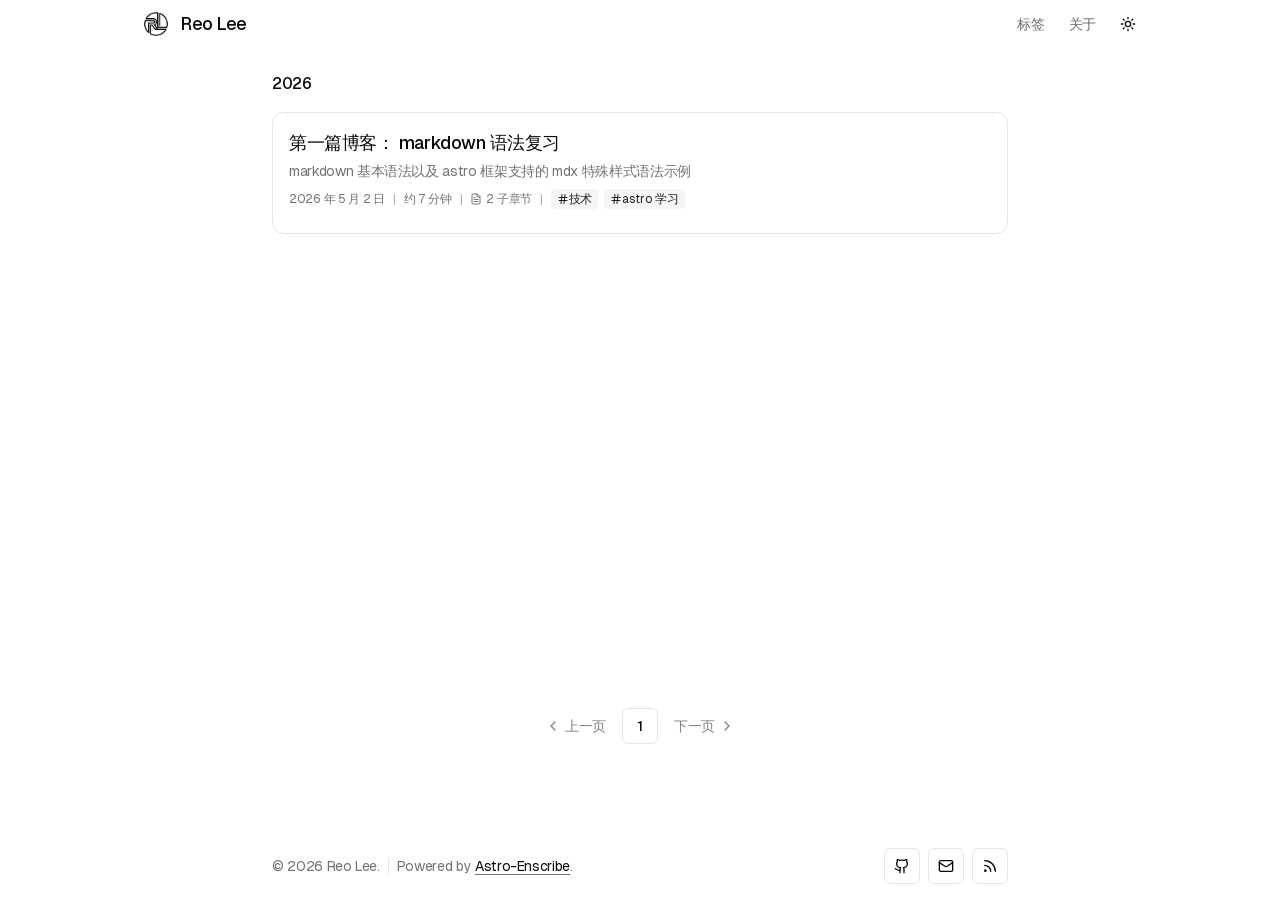
==== commit 809da762: "Auto-deployed blog with GitHub Actions" ====
--- a/index.html
+++ b/index.html
@@ -1,4 +1,4 @@
-<!DOCTYPE html><html class="bg-background text-foreground scheme-light-dark" lang="zh-CN"> <head><meta charset="utf-8"><meta http-equiv="X-UA-Compatible" content="IE=edge"><meta name="viewport" content="width=device-width, initial-scale=1.0, user-scalable=yes"><meta name="generator" content="Astro v6.0.2"><meta name="HandheldFriendly" content="True"><meta name="mobile-web-app-capable" content="yes"><meta name="apple-mobile-web-app-capable" content="yes"><meta name="apple-mobile-web-app-status-bar-style" content="default"><meta name="format-detection" content="telephone=no,date=no,address=no,email=no,url=no"><meta name="theme-color" content="#121212" media="(prefers-color-scheme: dark)"><meta name="theme-color" content="#121212" media="(prefers-color-scheme: light)"><link rel="sitemap" href="/sitemap-index.xml"><link rel="manifest" href="/site.webmanifest"><link rel="alternate" type="application/rss+xml" title="Reo Lee" href="https://reolee.me/rss.xml"><!-- Prefer SVG favicons and provide a dark variant for dark OS/browser UI. --><link rel="icon" type="image/svg+xml" href="/favicon.svg" media="(prefers-color-scheme: light)"><link rel="icon" type="image/svg+xml" href="/favicon-dark.svg" media="(prefers-color-scheme: dark)"><link rel="icon" type="image/png" href="/favicon-96x96.png" sizes="96x96"><link rel="icon" type="image/x-icon" href="/favicon.ico"><link rel="shortcut icon" href="/favicon.ico"><meta name="apple-mobile-web-app-title" content="astro-erudite"><link rel="manifest" href="/site.webmanifest"><meta name="astro-view-transitions-enabled" content="true"><meta name="astro-view-transitions-fallback" content="animate"><script type="module" src="/_astro/ClientRouter.astro_astro_type_script_index_0_lang.DmQZLfuR.js"></script><title>主页 | Reo Lee</title><meta name="description" content="astro-erudite is a opinionated, unstyled blogging template—built with Astro, Tailwind, and shadcn/ui."><link rel="canonical" href="https://reolee.me"><meta property="og:title" content="主页"><meta property="og:description" content="astro-erudite is a opinionated, unstyled blogging template—built with Astro, Tailwind, and shadcn/ui."><meta property="og:image" content="https://reolee.me/static/1200x630.png"><meta property="og:image:alt" content="主页"><meta property="og:type" content="website"><meta property="og:locale" content="zh-CN"><meta property="og:site_name" content="Reo Lee"><meta property="og:url" content="https://reolee.me/"><meta name="twitter:title" content="主页"><meta name="twitter:description" content="astro-erudite is a opinionated, unstyled blogging template—built with Astro, Tailwind, and shadcn/ui."><meta name="twitter:image" content="https://reolee.me/static/1200x630.png"><meta name="twitter:image:alt" content="主页"><meta name="twitter:card" content="summary_large_image"><link rel="stylesheet" href="/_astro/layout.CXkcj2WI.css"></head><body class="flex h-fit min-h-screen flex-col gap-y-6 font-sans"> <header data-auto-hide-header class="bg-background/50 sticky top-0 z-50 divide-y backdrop-blur-sm xl:divide-none transform-gpu translate-y-0 opacity-100 transition-[translate,opacity] duration-200 ease-in-out motion-reduce:transition-none"> <div> <div class="mx-auto flex max-w-3xl items-center justify-between gap-4 px-4 py-3"> <a href="/" target="_self" class="transition-colors duration-300 ease-in-out flex shrink-0 items-center justify-center gap-3">   <img src="/_astro/logo.Pc_-MsJj_ZeCMrT.svg" alt="Logo" loading="lazy" decoding="async" width="1966" height="1989" class="size-5 sm:size-6 dark:invert"> <span class="hidden h-full text-lg leading-none font-medium min-[400px]:block">Reo Lee</span>  </a> <div class="flex items-center gap-4"> <nav class="flex items-center gap-4 text-sm sm:gap-6"> <a href="/tags" target="_self" class="inline-block duration-300 ease-in-out text-foreground/60 hover:text-foreground capitalize transition-colors"> 标签 </a><a href="/about" target="_self" class="inline-block duration-300 ease-in-out text-foreground/60 hover:text-foreground capitalize transition-colors"> 关于 </a> </nav> <button data-slot="button" class="inline-flex items-center justify-center gap-2 whitespace-nowrap rounded-md text-sm font-medium transition-all disabled:pointer-events-none disabled:opacity-50 [&amp;_svg]:pointer-events-none [&amp;_svg:not([class*=&#x27;size-&#x27;])]:size-4 shrink-0 [&amp;_svg]:shrink-0 outline-none focus-visible:border-ring focus-visible:ring-ring/50 focus-visible:ring-[3px] aria-invalid:ring-destructive/20 dark:aria-invalid:ring-destructive/40 aria-invalid:border-destructive hover:bg-muted hover:text-foreground dark:hover:bg-muted/50 -my-2 -me-2 size-8" id="theme-toggle" title="切换主题"> <svg width="1em" height="1em" class="size-4 dark:hidden" data-icon="lucide:sun">   <symbol id="ai:lucide:sun" viewBox="0 0 24 24"><g fill="none" stroke="currentColor" stroke-linecap="round" stroke-linejoin="round" stroke-width="2"><circle cx="12" cy="12" r="4"/><path d="M12 2v2m0 16v2M4.93 4.93l1.41 1.41m11.32 11.32l1.41 1.41M2 12h2m16 0h2M6.34 17.66l-1.41 1.41M19.07 4.93l-1.41 1.41"/></g></symbol><use href="#ai:lucide:sun"></use>  </svg> <svg width="1em" height="1em" class="absolute hidden size-4 dark:block" data-icon="lucide:moon">   <symbol id="ai:lucide:moon" viewBox="0 0 24 24"><path fill="none" stroke="currentColor" stroke-linecap="round" stroke-linejoin="round" stroke-width="2" d="M20.985 12.486a9 9 0 1 1-9.473-9.472c.405-.022.617.46.402.803a6 6 0 0 0 8.268 8.268c.344-.215.825-.004.803.401"/></symbol><use href="#ai:lucide:moon"></use>  </svg> <span class="sr-only">切换主题</span> </button> <script data-astro-rerun>
+<!DOCTYPE html><html class="bg-background text-foreground scheme-light-dark" lang="zh-CN"> <head><meta charset="utf-8"><meta http-equiv="X-UA-Compatible" content="IE=edge"><meta name="viewport" content="width=device-width, initial-scale=1.0, user-scalable=yes"><meta name="generator" content="Astro v6.0.2"><meta name="HandheldFriendly" content="True"><meta name="mobile-web-app-capable" content="yes"><meta name="apple-mobile-web-app-capable" content="yes"><meta name="apple-mobile-web-app-status-bar-style" content="default"><meta name="format-detection" content="telephone=no,date=no,address=no,email=no,url=no"><meta name="theme-color" content="#121212" media="(prefers-color-scheme: dark)"><meta name="theme-color" content="#121212" media="(prefers-color-scheme: light)"><link rel="sitemap" href="/sitemap-index.xml"><link rel="manifest" href="/site.webmanifest"><link rel="alternate" type="application/rss+xml" title="Reo Lee" href="https://reolee.me/rss.xml"><!-- Prefer SVG favicons and provide a dark variant for dark OS/browser UI. --><link rel="icon" type="image/svg+xml" href="/favicon.svg" media="(prefers-color-scheme: light)"><link rel="icon" type="image/svg+xml" href="/favicon-dark.svg" media="(prefers-color-scheme: dark)"><link rel="icon" type="image/png" href="/favicon-96x96.png" sizes="96x96"><link rel="icon" type="image/x-icon" href="/favicon.ico"><link rel="shortcut icon" href="/favicon.ico"><meta name="apple-mobile-web-app-title" content="astro-erudite"><link rel="manifest" href="/site.webmanifest"><meta name="astro-view-transitions-enabled" content="true"><meta name="astro-view-transitions-fallback" content="animate"><script type="module" src="/_astro/ClientRouter.astro_astro_type_script_index_0_lang.DmQZLfuR.js"></script><title>主页 | Reo Lee</title><meta name="description" content="astro-erudite is a opinionated, unstyled blogging template—built with Astro, Tailwind, and shadcn/ui."><link rel="canonical" href="https://reolee.me"><meta property="og:title" content="主页"><meta property="og:description" content="astro-erudite is a opinionated, unstyled blogging template—built with Astro, Tailwind, and shadcn/ui."><meta property="og:image" content="https://reolee.me/static/1200x630.png"><meta property="og:image:alt" content="主页"><meta property="og:type" content="website"><meta property="og:locale" content="zh-CN"><meta property="og:site_name" content="Reo Lee"><meta property="og:url" content="https://reolee.me/"><meta name="twitter:title" content="主页"><meta name="twitter:description" content="astro-erudite is a opinionated, unstyled blogging template—built with Astro, Tailwind, and shadcn/ui."><meta name="twitter:image" content="https://reolee.me/static/1200x630.png"><meta name="twitter:image:alt" content="主页"><meta name="twitter:card" content="summary_large_image"><link rel="stylesheet" href="/_astro/layout.B22i0fjS.css"></head><body class="flex h-fit min-h-screen flex-col gap-y-6 font-sans"> <header data-auto-hide-header class="bg-background/50 sticky top-0 z-50 divide-y backdrop-blur-sm xl:divide-none transform-gpu translate-y-0 opacity-100 transition-[translate,opacity] duration-200 ease-in-out motion-reduce:transition-none"> <div> <div class="mx-auto flex max-w-5xl items-center justify-between gap-4 px-4 py-3"> <a href="/" target="_self" class="transition-colors duration-300 ease-in-out flex shrink-0 items-center justify-center gap-3">   <img src="/_astro/logo.Pc_-MsJj_ZeCMrT.svg" alt="Logo" loading="lazy" decoding="async" width="1966" height="1989" class="size-5 sm:size-6 dark:invert"> <span class="hidden h-full text-lg leading-none font-medium min-[400px]:block">Reo Lee</span>  </a> <div class="flex items-center gap-4"> <nav class="flex items-center gap-4 text-sm sm:gap-6"> <a href="/tags" target="_self" class="inline-block duration-300 ease-in-out text-foreground/60 hover:text-foreground capitalize transition-colors"> 标签 </a><a href="/about" target="_self" class="inline-block duration-300 ease-in-out text-foreground/60 hover:text-foreground capitalize transition-colors"> 关于 </a> </nav> <button data-slot="button" class="inline-flex items-center justify-center gap-2 whitespace-nowrap rounded-md text-sm font-medium transition-all disabled:pointer-events-none disabled:opacity-50 [&amp;_svg]:pointer-events-none [&amp;_svg:not([class*=&#x27;size-&#x27;])]:size-4 shrink-0 [&amp;_svg]:shrink-0 outline-none focus-visible:border-ring focus-visible:ring-ring/50 focus-visible:ring-[3px] aria-invalid:ring-destructive/20 dark:aria-invalid:ring-destructive/40 aria-invalid:border-destructive hover:bg-muted hover:text-foreground dark:hover:bg-muted/50 -my-2 -me-2 size-8" id="theme-toggle" title="切换主题"> <svg width="1em" height="1em" class="size-4 dark:hidden" data-icon="lucide:sun">   <symbol id="ai:lucide:sun" viewBox="0 0 24 24"><g fill="none" stroke="currentColor" stroke-linecap="round" stroke-linejoin="round" stroke-width="2"><circle cx="12" cy="12" r="4"/><path d="M12 2v2m0 16v2M4.93 4.93l1.41 1.41m11.32 11.32l1.41 1.41M2 12h2m16 0h2M6.34 17.66l-1.41 1.41M19.07 4.93l-1.41 1.41"/></g></symbol><use href="#ai:lucide:sun"></use>  </svg> <svg width="1em" height="1em" class="absolute hidden size-4 dark:block" data-icon="lucide:moon">   <symbol id="ai:lucide:moon" viewBox="0 0 24 24"><path fill="none" stroke="currentColor" stroke-linecap="round" stroke-linejoin="round" stroke-width="2" d="M20.985 12.486a9 9 0 1 1-9.473-9.472c.405-.022.617.46.402.803a6 6 0 0 0 8.268 8.268c.344-.215.825-.004.803.401"/></symbol><use href="#ai:lucide:moon"></use>  </svg> <span class="sr-only">切换主题</span> </button> <script data-astro-rerun>
   ;(() => {
     const theme = (() => {
       const stored = localStorage?.getItem('theme') ?? ''
@@ -16,4 +16,4 @@
 &copy; 2026 Reo Lee.
 </span> <div data-orientation="vertical" role="none" data-slot="separator-root" class="bg-border shrink-0 data-[orientation=horizontal]:h-px data-[orientation=horizontal]:w-full data-[orientation=vertical]:h-full data-[orientation=vertical]:w-px hidden h-4! sm:block"></div> <p class="text-muted-foreground text-sm">
 Powered by <a href="https://github.com/jktrn/astro-erudite" target="_blank" class="inline-block transition-colors duration-300 ease-in-out underline decoration-muted-foreground underline-offset-[3px] hover:decoration-foreground text-foreground"> Astro-Enscribe </a>.
-</p> </div> <ul class="flex flex-wrap gap-2" role="list"> <li> <a href="https://github.com/ireolee" target="_blank" class="duration-300 ease-in-out inline-flex items-center justify-center gap-2 whitespace-nowrap rounded-md text-sm font-medium transition-all disabled:pointer-events-none disabled:opacity-50 [&#38;_svg]:pointer-events-none [&#38;_svg:not([class*='size-'])]:size-4 shrink-0 [&#38;_svg]:shrink-0 outline-none focus-visible:border-ring focus-visible:ring-ring/50 focus-visible:ring-[3px] aria-invalid:ring-destructive/20 dark:aria-invalid:ring-destructive/40 aria-invalid:border-destructive border bg-background hover:bg-muted hover:text-foreground dark:bg-input/30 dark:border-input dark:hover:bg-input/50 size-9" aria-label="GitHub" title="GitHub">  <svg width="1em" height="1em" class="size-4" data-icon="lucide:github">   <symbol id="ai:lucide:github" viewBox="0 0 24 24"><g fill="none" stroke="currentColor" stroke-linecap="round" stroke-linejoin="round" stroke-width="2"><path d="M15 22v-4a4.8 4.8 0 0 0-1-3.5c3 0 6-2 6-5.5c.08-1.25-.27-2.48-1-3.5c.28-1.15.28-2.35 0-3.5c0 0-1 0-3 1.5c-2.64-.5-5.36-.5-8 0C6 2 5 2 5 2c-.3 1.15-.3 2.35 0 3.5A5.4 5.4 0 0 0 4 9c0 3.5 3 5.5 6 5.5c-.39.49-.68 1.05-.85 1.65S8.93 17.38 9 18v4"/><path d="M9 18c-4.51 2-5-2-7-2"/></g></symbol><use href="#ai:lucide:github"></use>  </svg>  </a> </li><li> <a href="mailto:ireolee@gmail.com" target="_blank" class="duration-300 ease-in-out inline-flex items-center justify-center gap-2 whitespace-nowrap rounded-md text-sm font-medium transition-all disabled:pointer-events-none disabled:opacity-50 [&#38;_svg]:pointer-events-none [&#38;_svg:not([class*='size-'])]:size-4 shrink-0 [&#38;_svg]:shrink-0 outline-none focus-visible:border-ring focus-visible:ring-ring/50 focus-visible:ring-[3px] aria-invalid:ring-destructive/20 dark:aria-invalid:ring-destructive/40 aria-invalid:border-destructive border bg-background hover:bg-muted hover:text-foreground dark:bg-input/30 dark:border-input dark:hover:bg-input/50 size-9" aria-label="Email" title="Email">  <svg width="1em" height="1em" class="size-4" data-icon="lucide:mail">   <symbol id="ai:lucide:mail" viewBox="0 0 24 24"><g fill="none" stroke="currentColor" stroke-linecap="round" stroke-linejoin="round" stroke-width="2"><path d="m22 7l-8.991 5.727a2 2 0 0 1-2.009 0L2 7"/><rect width="20" height="16" x="2" y="4" rx="2"/></g></symbol><use href="#ai:lucide:mail"></use>  </svg>  </a> </li><li> <a href="/rss.xml" target="_blank" class="duration-300 ease-in-out inline-flex items-center justify-center gap-2 whitespace-nowrap rounded-md text-sm font-medium transition-all disabled:pointer-events-none disabled:opacity-50 [&#38;_svg]:pointer-events-none [&#38;_svg:not([class*='size-'])]:size-4 shrink-0 [&#38;_svg]:shrink-0 outline-none focus-visible:border-ring focus-visible:ring-ring/50 focus-visible:ring-[3px] aria-invalid:ring-destructive/20 dark:aria-invalid:ring-destructive/40 aria-invalid:border-destructive border bg-background hover:bg-muted hover:text-foreground dark:bg-input/30 dark:border-input dark:hover:bg-input/50 size-9" aria-label="RSS" title="RSS">  <svg width="1em" height="1em" class="size-4" data-icon="lucide:rss">   <symbol id="ai:lucide:rss" viewBox="0 0 24 24"><g fill="none" stroke="currentColor" stroke-linecap="round" stroke-linejoin="round" stroke-width="2"><path d="M4 11a9 9 0 0 1 9 9M4 4a16 16 0 0 1 16 16"/><circle cx="5" cy="19" r="1"/></g></symbol><use href="#ai:lucide:rss"></use>  </svg>  </a> </li> </ul> </footer> <script type="module">const c=()=>document.documentElement.getAttribute("data-theme")==="dark"?"dark":"light",m=()=>{const e=document.getElementById("comments-section"),s=document.getElementById("comments");if(!(s instanceof HTMLElement)||s.dataset.giscusLoaded==="true")return;const n=s.dataset.giscusRepo,r=s.dataset.giscusRepoId,i=s.dataset.giscusCategory,o=s.dataset.giscusCategoryId;if(!n||!r||!i||!o){e instanceof HTMLElement&&e.classList.add("hidden");return}e instanceof HTMLElement&&e.classList.remove("hidden");const t=document.createElement("script");t.src="https://giscus.app/client.js",t.async=!0,t.crossOrigin="anonymous",t.setAttribute("data-repo",n),t.setAttribute("data-repo-id",r),t.setAttribute("data-category",i),t.setAttribute("data-category-id",o),t.setAttribute("data-mapping","pathname"),t.setAttribute("data-strict","0"),t.setAttribute("data-reactions-enabled","1"),t.setAttribute("data-emit-metadata","0"),t.setAttribute("data-input-position","bottom"),t.setAttribute("data-theme",c()),t.setAttribute("data-lang","zh-CN"),s.appendChild(t),s.dataset.giscusLoaded="true"},d=()=>{const e=document.querySelector("iframe.giscus-frame");e instanceof HTMLIFrameElement&&e.contentWindow?.postMessage({giscus:{setConfig:{theme:c()}}},"https://giscus.app")};let a=null;const g=()=>{a||(a=new MutationObserver(()=>d()),a.observe(document.documentElement,{attributes:!0,attributeFilter:["data-theme"]}))},u=()=>{m(),d(),g()};document.addEventListener("astro:page-load",u);document.addEventListener("astro:after-swap",u);</script> <script type="module">const c=()=>{const i="article.prose, code, pre, kbd, samp, script, style, textarea, svg, math, .shiki, .expressive-code, .katex",o=e=>e.replace(/([\p{Script=Han}\p{Script=Hiragana}\p{Script=Katakana}\p{Script=Hangul}\u3000-\u303F\uFF00-\uFFEF])([A-Za-z0-9!"#$%&'()*+,./:;<=>?@[\]\\^_{}|~\-])/gu,"$1 $2").replace(/([A-Za-z0-9!"#$%&'()*+,./:;<=>?@[\]\\^_{}|~\-])([\p{Script=Han}\p{Script=Hiragana}\p{Script=Katakana}\p{Script=Hangul}\u3000-\u303F\uFF00-\uFFEF])/gu,"$1 $2"),r=document.body;if(!r)return;const p=document.createTreeWalker(r,NodeFilter.SHOW_TEXT,{acceptNode(e){const t=e.nodeValue;if(!t||!t.trim())return NodeFilter.FILTER_REJECT;const n=e.parentElement;return!n||n.closest(i)?NodeFilter.FILTER_REJECT:NodeFilter.FILTER_ACCEPT}});let a;for(;a=p.nextNode();){const e=a.nodeValue;if(!e)continue;const t=o(e);t!==e&&(a.nodeValue=t)}};document.addEventListener("astro:page-load",c);document.addEventListener("astro:after-swap",c);</script> <script type="module">const v=()=>{const t=document.querySelector("header[data-auto-hide-header]");if(!(t instanceof HTMLElement))return;const l=window,d=l.__autoHideHeaderCleanup;typeof d=="function"&&d();const u=80,y=10,E=()=>{t.classList.add("-translate-y-full","opacity-0","pointer-events-none"),t.classList.remove("translate-y-0","opacity-100"),t.dataset.hidden="true"},s=()=>{t.classList.remove("-translate-y-full","opacity-0","pointer-events-none"),t.classList.add("translate-y-0","opacity-100"),t.dataset.hidden="false"};s();let o=window.scrollY,i=!1,f=0;const m=e=>{f=Date.now()+e,s(),o=window.scrollY},c=[];t.querySelectorAll("details").forEach(e=>{if(!(e instanceof HTMLDetailsElement))return;const a=()=>m(400);e.addEventListener("toggle",a),c.push(()=>e.removeEventListener("toggle",a));const n=e.querySelector("summary");if(n instanceof HTMLElement){const r=()=>m(400);n.addEventListener("click",r),c.push(()=>n.removeEventListener("click",r))}});const L=()=>{const e=window.scrollY;if(Date.now()<f){s(),o=e;return}if(t.querySelector("details[open]")){s(),o=e;return}if(e<=u){s(),o=e;return}const a=e-o;if(Math.abs(a)<y)return;const n=document.activeElement,r=n instanceof HTMLElement&&(()=>{try{return n.matches(":focus-visible")}catch{return!1}})(),w=n instanceof HTMLElement&&t.contains(n)&&r;a>0&&e>u&&!w?E():a<0&&s(),o=e},p=()=>{i||(i=!0,requestAnimationFrame(()=>{L(),i=!1}))};window.addEventListener("scroll",p,{passive:!0}),l.__autoHideHeaderCleanup=()=>{window.removeEventListener("scroll",p),c.forEach(e=>e())}};document.addEventListener("astro:page-load",v);document.addEventListener("astro:after-swap",v);</script> <script type="module">(()=>{const a=window;if(a.__headingAnchorCopyBound)return;a.__headingAnchorCopyBound=!0;const r=async n=>{try{if(navigator.clipboard?.writeText)return await navigator.clipboard.writeText(n),!0}catch{}try{const t=document.createElement("textarea");t.value=n,t.setAttribute("readonly","true"),t.style.position="fixed",t.style.left="-9999px",t.style.top="0",document.body.appendChild(t),t.select();const e=document.execCommand("copy");return t.remove(),e}catch{return!1}};document.addEventListener("click",async n=>{const e=n.target?.closest("a[data-heading-anchor]");if(!(e instanceof HTMLAnchorElement))return;n.preventDefault();const o=e.dataset.headingAnchor||"";if(!o)return;const c=`${window.location.origin}${window.location.pathname}#${o}`;await r(c)&&(e.dataset.copied="true",window.history.replaceState(null,"",`#${o}`),window.setTimeout(()=>{delete e.dataset.copied},900))},{capture:!0})})();</script> </body> </html>+</p> </div> <ul class="flex flex-wrap gap-2" role="list"> <li> <a href="https://github.com/ireolee" target="_blank" class="duration-300 ease-in-out inline-flex items-center justify-center gap-2 whitespace-nowrap rounded-md text-sm font-medium transition-all disabled:pointer-events-none disabled:opacity-50 [&#38;_svg]:pointer-events-none [&#38;_svg:not([class*='size-'])]:size-4 shrink-0 [&#38;_svg]:shrink-0 outline-none focus-visible:border-ring focus-visible:ring-ring/50 focus-visible:ring-[3px] aria-invalid:ring-destructive/20 dark:aria-invalid:ring-destructive/40 aria-invalid:border-destructive border bg-background hover:bg-muted hover:text-foreground dark:bg-input/30 dark:border-input dark:hover:bg-input/50 size-9" aria-label="GitHub" title="GitHub">  <svg width="1em" height="1em" class="size-4" data-icon="lucide:github">   <symbol id="ai:lucide:github" viewBox="0 0 24 24"><g fill="none" stroke="currentColor" stroke-linecap="round" stroke-linejoin="round" stroke-width="2"><path d="M15 22v-4a4.8 4.8 0 0 0-1-3.5c3 0 6-2 6-5.5c.08-1.25-.27-2.48-1-3.5c.28-1.15.28-2.35 0-3.5c0 0-1 0-3 1.5c-2.64-.5-5.36-.5-8 0C6 2 5 2 5 2c-.3 1.15-.3 2.35 0 3.5A5.4 5.4 0 0 0 4 9c0 3.5 3 5.5 6 5.5c-.39.49-.68 1.05-.85 1.65S8.93 17.38 9 18v4"/><path d="M9 18c-4.51 2-5-2-7-2"/></g></symbol><use href="#ai:lucide:github"></use>  </svg>  </a> </li><li> <a href="mailto:ireolee@gmail.com" target="_blank" class="duration-300 ease-in-out inline-flex items-center justify-center gap-2 whitespace-nowrap rounded-md text-sm font-medium transition-all disabled:pointer-events-none disabled:opacity-50 [&#38;_svg]:pointer-events-none [&#38;_svg:not([class*='size-'])]:size-4 shrink-0 [&#38;_svg]:shrink-0 outline-none focus-visible:border-ring focus-visible:ring-ring/50 focus-visible:ring-[3px] aria-invalid:ring-destructive/20 dark:aria-invalid:ring-destructive/40 aria-invalid:border-destructive border bg-background hover:bg-muted hover:text-foreground dark:bg-input/30 dark:border-input dark:hover:bg-input/50 size-9" aria-label="Email" title="Email">  <svg width="1em" height="1em" class="size-4" data-icon="lucide:mail">   <symbol id="ai:lucide:mail" viewBox="0 0 24 24"><g fill="none" stroke="currentColor" stroke-linecap="round" stroke-linejoin="round" stroke-width="2"><path d="m22 7l-8.991 5.727a2 2 0 0 1-2.009 0L2 7"/><rect width="20" height="16" x="2" y="4" rx="2"/></g></symbol><use href="#ai:lucide:mail"></use>  </svg>  </a> </li><li> <a href="/rss.xml" target="_blank" class="duration-300 ease-in-out inline-flex items-center justify-center gap-2 whitespace-nowrap rounded-md text-sm font-medium transition-all disabled:pointer-events-none disabled:opacity-50 [&#38;_svg]:pointer-events-none [&#38;_svg:not([class*='size-'])]:size-4 shrink-0 [&#38;_svg]:shrink-0 outline-none focus-visible:border-ring focus-visible:ring-ring/50 focus-visible:ring-[3px] aria-invalid:ring-destructive/20 dark:aria-invalid:ring-destructive/40 aria-invalid:border-destructive border bg-background hover:bg-muted hover:text-foreground dark:bg-input/30 dark:border-input dark:hover:bg-input/50 size-9" aria-label="RSS" title="RSS">  <svg width="1em" height="1em" class="size-4" data-icon="lucide:rss">   <symbol id="ai:lucide:rss" viewBox="0 0 24 24"><g fill="none" stroke="currentColor" stroke-linecap="round" stroke-linejoin="round" stroke-width="2"><path d="M4 11a9 9 0 0 1 9 9M4 4a16 16 0 0 1 16 16"/><circle cx="5" cy="19" r="1"/></g></symbol><use href="#ai:lucide:rss"></use>  </svg>  </a> </li> </ul> </footer> <script type="module">const c=()=>document.documentElement.getAttribute("data-theme")==="dark"?"dark":"light",m=()=>{const e=document.getElementById("comments-section"),s=document.getElementById("comments");if(!(s instanceof HTMLElement)||s.dataset.giscusLoaded==="true")return;const n=s.dataset.giscusRepo,r=s.dataset.giscusRepoId,i=s.dataset.giscusCategory,o=s.dataset.giscusCategoryId;if(!n||!r||!i||!o){e instanceof HTMLElement&&e.classList.add("hidden");return}e instanceof HTMLElement&&e.classList.remove("hidden");const t=document.createElement("script");t.src="https://giscus.app/client.js",t.async=!0,t.crossOrigin="anonymous",t.setAttribute("data-repo",n),t.setAttribute("data-repo-id",r),t.setAttribute("data-category",i),t.setAttribute("data-category-id",o),t.setAttribute("data-mapping","pathname"),t.setAttribute("data-strict","0"),t.setAttribute("data-reactions-enabled","1"),t.setAttribute("data-emit-metadata","0"),t.setAttribute("data-input-position","bottom"),t.setAttribute("data-theme",c()),t.setAttribute("data-lang","zh-CN"),s.appendChild(t),s.dataset.giscusLoaded="true"},d=()=>{const e=document.querySelector("iframe.giscus-frame");e instanceof HTMLIFrameElement&&e.contentWindow?.postMessage({giscus:{setConfig:{theme:c()}}},"https://giscus.app")};let a=null;const g=()=>{a||(a=new MutationObserver(()=>d()),a.observe(document.documentElement,{attributes:!0,attributeFilter:["data-theme"]}))},u=()=>{m(),d(),g()};document.addEventListener("astro:page-load",u);document.addEventListener("astro:after-swap",u);</script> <script type="module">const c=()=>{const i="article.prose, code, pre, kbd, samp, script, style, textarea, svg, math, .shiki, .expressive-code, .katex",o=e=>e.replace(/([\p{Script=Han}\p{Script=Hiragana}\p{Script=Katakana}\p{Script=Hangul}\u3000-\u303F\uFF00-\uFFEF])([A-Za-z0-9!"#$%&'()*+,./:;<=>?@[\]\\^_{}|~\-])/gu,"$1 $2").replace(/([A-Za-z0-9!"#$%&'()*+,./:;<=>?@[\]\\^_{}|~\-])([\p{Script=Han}\p{Script=Hiragana}\p{Script=Katakana}\p{Script=Hangul}\u3000-\u303F\uFF00-\uFFEF])/gu,"$1 $2"),r=document.body;if(!r)return;const p=document.createTreeWalker(r,NodeFilter.SHOW_TEXT,{acceptNode(e){const t=e.nodeValue;if(!t||!t.trim())return NodeFilter.FILTER_REJECT;const n=e.parentElement;return!n||n.closest(i)?NodeFilter.FILTER_REJECT:NodeFilter.FILTER_ACCEPT}});let a;for(;a=p.nextNode();){const e=a.nodeValue;if(!e)continue;const t=o(e);t!==e&&(a.nodeValue=t)}};document.addEventListener("astro:page-load",c);document.addEventListener("astro:after-swap",c);</script> <script type="module">const v=()=>{const t=document.querySelector("header[data-auto-hide-header]");if(!(t instanceof HTMLElement))return;const l=window,d=l.__autoHideHeaderCleanup;typeof d=="function"&&d();const u=80,y=10,E=()=>{t.classList.add("-translate-y-full","opacity-0","pointer-events-none"),t.classList.remove("translate-y-0","opacity-100"),t.dataset.hidden="true"},s=()=>{t.classList.remove("-translate-y-full","opacity-0","pointer-events-none"),t.classList.add("translate-y-0","opacity-100"),t.dataset.hidden="false"};s();let o=window.scrollY,i=!1,f=0;const m=e=>{f=Date.now()+e,s(),o=window.scrollY},c=[];t.querySelectorAll("details").forEach(e=>{if(!(e instanceof HTMLDetailsElement))return;const a=()=>m(400);e.addEventListener("toggle",a),c.push(()=>e.removeEventListener("toggle",a));const n=e.querySelector("summary");if(n instanceof HTMLElement){const r=()=>m(400);n.addEventListener("click",r),c.push(()=>n.removeEventListener("click",r))}});const L=()=>{const e=window.scrollY;if(Date.now()<f){s(),o=e;return}if(t.querySelector("details[open]")){s(),o=e;return}if(e<=u){s(),o=e;return}const a=e-o;if(Math.abs(a)<y)return;const n=document.activeElement,r=n instanceof HTMLElement&&(()=>{try{return n.matches(":focus-visible")}catch{return!1}})(),w=n instanceof HTMLElement&&t.contains(n)&&r;a>0&&e>u&&!w?E():a<0&&s(),o=e},p=()=>{i||(i=!0,requestAnimationFrame(()=>{L(),i=!1}))};window.addEventListener("scroll",p,{passive:!0}),l.__autoHideHeaderCleanup=()=>{window.removeEventListener("scroll",p),c.forEach(e=>e())}};document.addEventListener("astro:page-load",v);document.addEventListener("astro:after-swap",v);</script> <script type="module">(()=>{const e=window,c=()=>{const n=document.querySelector("header[data-auto-hide-header]"),r=document.documentElement;if(!(n instanceof HTMLElement))return r.style.removeProperty("--anchor-scroll-offset"),()=>{};const t=()=>{const a=n.getBoundingClientRect().height;r.style.setProperty("--anchor-scroll-offset",`${Math.ceil(a)}px`)};t();const s=new ResizeObserver(t);return s.observe(n),window.addEventListener("resize",t,{passive:!0}),()=>{s.disconnect(),window.removeEventListener("resize",t)}},o=()=>{typeof e.__anchorScrollOffsetCleanup=="function"&&e.__anchorScrollOffsetCleanup(),e.__anchorScrollOffsetCleanup=c()};document.addEventListener("astro:page-load",o),document.addEventListener("astro:after-swap",o),document.addEventListener("astro:before-swap",()=>{typeof e.__anchorScrollOffsetCleanup=="function"&&e.__anchorScrollOffsetCleanup(),e.__anchorScrollOffsetCleanup=null})})();</script> <script type="module">(()=>{const a=window;if(a.__headingAnchorCopyBound)return;a.__headingAnchorCopyBound=!0;const r=async n=>{try{if(navigator.clipboard?.writeText)return await navigator.clipboard.writeText(n),!0}catch{}try{const t=document.createElement("textarea");t.value=n,t.setAttribute("readonly","true"),t.style.position="fixed",t.style.left="-9999px",t.style.top="0",document.body.appendChild(t),t.select();const e=document.execCommand("copy");return t.remove(),e}catch{return!1}};document.addEventListener("click",async n=>{const e=n.target?.closest("a[data-heading-anchor]");if(!(e instanceof HTMLAnchorElement))return;n.preventDefault();const o=e.dataset.headingAnchor||"";if(!o)return;const c=`${window.location.origin}${window.location.pathname}#${o}`;await r(c)&&(e.dataset.copied="true",window.history.replaceState(null,"",`#${o}`),window.setTimeout(()=>{delete e.dataset.copied},900))},{capture:!0})})();</script> </body> </html>
--- a/_astro/layout.B22i0fjS.css
+++ b/_astro/layout.B22i0fjS.css
@@ -0,0 +1 @@
+@layer properties{@supports (((-webkit-hyphens:none)) and (not (margin-trim:inline))) or ((-moz-orient:inline) and (not (color:rgb(from red r g b)))){*,:before,:after,::backdrop{--tw-translate-x:0;--tw-translate-y:0;--tw-translate-z:0;--tw-rotate-x:initial;--tw-rotate-y:initial;--tw-rotate-z:initial;--tw-skew-x:initial;--tw-skew-y:initial;--tw-space-y-reverse:0;--tw-divide-y-reverse:0;--tw-border-style:solid;--tw-mask-linear:linear-gradient(#fff, #fff);--tw-mask-radial:linear-gradient(#fff, #fff);--tw-mask-conic:linear-gradient(#fff, #fff);--tw-mask-left:linear-gradient(#fff, #fff);--tw-mask-right:linear-gradient(#fff, #fff);--tw-mask-bottom:linear-gradient(#fff, #fff);--tw-mask-top:linear-gradient(#fff, #fff);--tw-mask-top-from-position:0%;--tw-mask-top-to-position:100%;--tw-mask-top-from-color:black;--tw-mask-top-to-color:transparent;--tw-mask-bottom-from-position:0%;--tw-mask-bottom-to-position:100%;--tw-mask-bottom-from-color:black;--tw-mask-bottom-to-color:transparent;--tw-leading:initial;--tw-font-weight:initial;--tw-outline-style:solid;--tw-backdrop-blur:initial;--tw-backdrop-brightness:initial;--tw-backdrop-contrast:initial;--tw-backdrop-grayscale:initial;--tw-backdrop-hue-rotate:initial;--tw-backdrop-invert:initial;--tw-backdrop-opacity:initial;--tw-backdrop-saturate:initial;--tw-backdrop-sepia:initial;--tw-duration:initial;--tw-ease:initial;--tw-shadow:0 0 #0000;--tw-shadow-color:initial;--tw-shadow-alpha:100%;--tw-inset-shadow:0 0 #0000;--tw-inset-shadow-color:initial;--tw-inset-shadow-alpha:100%;--tw-ring-color:initial;--tw-ring-shadow:0 0 #0000;--tw-inset-ring-color:initial;--tw-inset-ring-shadow:0 0 #0000;--tw-ring-inset:initial;--tw-ring-offset-width:0px;--tw-ring-offset-color:#fff;--tw-ring-offset-shadow:0 0 #0000;--tw-blur:initial;--tw-brightness:initial;--tw-contrast:initial;--tw-grayscale:initial;--tw-hue-rotate:initial;--tw-invert:initial;--tw-opacity:initial;--tw-saturate:initial;--tw-sepia:initial;--tw-drop-shadow:initial;--tw-drop-shadow-color:initial;--tw-drop-shadow-alpha:100%;--tw-drop-shadow-size:initial;--tw-tracking:initial}}}@layer theme{:root,:host{--font-sans:"SF-Pro-Rounded-Regular", "PingFangSC-Regular", "PingFang SC", Geist, ui-sans-serif, system-ui, sans-serif, "Apple Color Emoji", "Segoe UI Emoji", "Segoe UI Symbol", "Noto Color Emoji";--font-mono:"Consolas-Regular", "SFMono-Regular", "SF-Pro-Rounded-Regular", "Geist Mono", ui-monospace, SFMono-Regular, Menlo, Monaco, Consolas, "Liberation Mono", "Courier New", monospace;--color-red-300:oklch(80.8% .114 19.571);--color-red-500:oklch(63.7% .237 25.331);--color-red-700:oklch(50.5% .213 27.518);--color-red-950:oklch(25.8% .092 26.042);--color-orange-300:oklch(83.7% .128 66.29);--color-orange-600:oklch(64.6% .222 41.116);--color-orange-700:oklch(55.3% .195 38.402);--color-orange-950:oklch(26.6% .079 36.259);--color-amber-300:oklch(87.9% .169 91.605);--color-amber-500:oklch(76.9% .188 70.08);--color-amber-700:oklch(55.5% .163 48.998);--color-amber-950:oklch(27.9% .077 45.635);--color-yellow-300:oklch(90.5% .182 98.111);--color-yellow-500:oklch(79.5% .184 86.047);--color-yellow-700:oklch(55.4% .135 66.442);--color-yellow-950:oklch(28.6% .066 53.813);--color-lime-300:oklch(89.7% .196 126.665);--color-lime-500:oklch(76.8% .233 130.85);--color-lime-700:oklch(53.2% .157 131.589);--color-lime-950:oklch(27.4% .072 132.109);--color-green-300:oklch(87.1% .15 154.449);--color-green-500:oklch(72.3% .219 149.579);--color-green-700:oklch(52.7% .154 150.069);--color-green-950:oklch(26.6% .065 152.934);--color-emerald-300:oklch(84.5% .143 164.978);--color-emerald-500:oklch(69.6% .17 162.48);--color-emerald-600:oklch(59.6% .145 163.225);--color-emerald-700:oklch(50.8% .118 165.612);--color-emerald-950:oklch(26.2% .051 172.552);--color-teal-300:oklch(85.5% .138 181.071);--color-teal-500:oklch(70.4% .14 182.503);--color-teal-700:oklch(51.1% .096 186.391);--color-teal-950:oklch(27.7% .046 192.524);--color-cyan-300:oklch(86.5% .127 207.078);--color-cyan-500:oklch(71.5% .143 215.221);--color-cyan-700:oklch(52% .105 223.128);--color-cyan-950:oklch(30.2% .056 229.695);--color-sky-300:oklch(82.8% .111 230.318);--color-sky-400:oklch(74.6% .16 232.661);--color-sky-500:oklch(68.5% .169 237.323);--color-sky-700:oklch(50% .134 242.749);--color-sky-950:oklch(29.3% .066 243.157);--color-blue-300:oklch(80.9% .105 251.813);--color-blue-500:oklch(62.3% .214 259.815);--color-blue-600:oklch(54.6% .245 262.881);--color-blue-700:oklch(48.8% .243 264.376);--color-blue-950:oklch(28.2% .091 267.935);--color-indigo-300:oklch(78.5% .115 274.713);--color-indigo-500:oklch(58.5% .233 277.117);--color-indigo-700:oklch(45.7% .24 277.023);--color-indigo-950:oklch(25.7% .09 281.288);--color-violet-300:oklch(81.1% .111 293.571);--color-violet-600:oklch(54.1% .281 293.009);--color-violet-700:oklch(49.1% .27 292.581);--color-violet-950:oklch(28.3% .141 291.089);--color-purple-300:oklch(82.7% .119 306.383);--color-purple-500:oklch(62.7% .265 303.9);--color-purple-700:oklch(49.6% .265 301.924);--color-purple-950:oklch(29.1% .149 302.717);--color-pink-300:oklch(82.3% .12 346.018);--color-pink-500:oklch(65.6% .241 354.308);--color-pink-700:oklch(52.5% .223 3.958);--color-pink-950:oklch(28.4% .109 3.907);--color-slate-300:oklch(86.9% .022 252.894);--color-slate-400:oklch(70.4% .04 256.788);--color-slate-500:oklch(55.4% .046 257.417);--color-slate-700:oklch(37.2% .044 257.287);--color-slate-950:oklch(12.9% .042 264.695);--color-gray-300:oklch(87.2% .01 258.338);--color-gray-400:oklch(70.7% .022 261.325);--color-gray-500:oklch(55.1% .027 264.364);--color-gray-700:oklch(37.3% .034 259.733);--color-gray-950:oklch(13% .028 261.692);--color-stone-50:oklch(98.5% .001 106.423);--color-stone-900:oklch(21.6% .006 56.043);--color-white:#fff;--spacing:.25rem;--breakpoint-md:48rem;--container-3xs:16rem;--container-xs:20rem;--container-md:28rem;--container-3xl:48rem;--container-5xl:64rem;--text-xs:.75rem;--text-xs--line-height:calc(1 / .75);--text-sm:.875rem;--text-sm--line-height:calc(1.25 / .875);--text-base:1rem;--text-base--line-height: 1.5 ;--text-lg:1.125rem;--text-lg--line-height:calc(1.75 / 1.125);--text-3xl:1.875rem;--text-3xl--line-height: 1.2 ;--text-4xl:2.25rem;--text-4xl--line-height:calc(2.5 / 2.25);--font-weight-normal:400;--font-weight-medium:500;--tracking-tight:-.025em;--leading-tight:1.25;--radius-md:.375rem;--radius-lg:.5rem;--radius-xl:.75rem;--ease-in-out:cubic-bezier(.4, 0, .2, 1);--blur-sm:8px;--default-transition-duration:.15s;--default-transition-timing-function:cubic-bezier(.4, 0, .2, 1);--default-font-family:"SF-Pro-Rounded-Regular", "PingFangSC-Regular", "PingFang SC", Geist, ui-sans-serif, system-ui, sans-serif, "Apple Color Emoji", "Segoe UI Emoji", "Segoe UI Symbol", "Noto Color Emoji";--default-mono-font-family:"Consolas-Regular", "SFMono-Regular", "SF-Pro-Rounded-Regular", "Geist Mono", ui-monospace, SFMono-Regular, Menlo, Monaco, Consolas, "Liberation Mono", "Courier New", monospace}}@layer base{*,:after,:before,::backdrop{box-sizing:border-box;border:0 solid;margin:0;padding:0}::file-selector-button{box-sizing:border-box;border:0 solid;margin:0;padding:0}html,:host{-webkit-text-size-adjust:100%;tab-size:4;line-height:1.5;font-family:var(--default-font-family,ui-sans-serif, system-ui, sans-serif, "Apple Color Emoji", "Segoe UI Emoji", "Segoe UI Symbol", "Noto Color Emoji");font-feature-settings:var(--default-font-feature-settings,normal);font-variation-settings:var(--default-font-variation-settings,normal);-webkit-tap-highlight-color:transparent}hr{height:0;color:inherit;border-top-width:1px}abbr:where([title]){-webkit-text-decoration:underline dotted;text-decoration:underline dotted}h1,h2,h3,h4,h5,h6{font-size:inherit;font-weight:inherit}a{color:inherit;-webkit-text-decoration:inherit;text-decoration:inherit}b,strong{font-weight:bolder}code,kbd,samp,pre{font-family:var(--default-mono-font-family,ui-monospace, SFMono-Regular, Menlo, Monaco, Consolas, "Liberation Mono", "Courier New", monospace);font-feature-settings:var(--default-mono-font-feature-settings,normal);font-variation-settings:var(--default-mono-font-variation-settings,normal);font-size:1em}small{font-size:80%}sub,sup{vertical-align:baseline;font-size:75%;line-height:0;position:relative}sub{bottom:-.25em}sup{top:-.5em}table{text-indent:0;border-color:inherit;border-collapse:collapse}:-moz-focusring{outline:auto}progress{vertical-align:baseline}summary{display:list-item}ol,ul,menu{list-style:none}img,svg,video,canvas,audio,iframe,embed,object{vertical-align:middle;display:block}img,video{max-width:100%;height:auto}button,input,select,optgroup,textarea{font:inherit;font-feature-settings:inherit;font-variation-settings:inherit;letter-spacing:inherit;color:inherit;opacity:1;background-color:#0000;border-radius:0}::file-selector-button{font:inherit;font-feature-settings:inherit;font-variation-settings:inherit;letter-spacing:inherit;color:inherit;opacity:1;background-color:#0000;border-radius:0}:where(select:is([multiple],[size])) optgroup{font-weight:bolder}:where(select:is([multiple],[size])) optgroup option{padding-inline-start:20px}::file-selector-button{margin-inline-end:4px}::placeholder{opacity:1}@supports (not ((-webkit-appearance:-apple-pay-button))) or (contain-intrinsic-size:1px){::placeholder{color:currentColor}@supports (color:color-mix(in lab,red,red)){::placeholder{color:color-mix(in oklab,currentcolor 50%,transparent)}}}textarea{resize:vertical}::-webkit-search-decoration{-webkit-appearance:none}::-webkit-date-and-time-value{min-height:1lh;text-align:inherit}::-webkit-datetime-edit{display:inline-flex}::-webkit-datetime-edit-fields-wrapper{padding:0}::-webkit-datetime-edit{padding-block:0}::-webkit-datetime-edit-year-field{padding-block:0}::-webkit-datetime-edit-month-field{padding-block:0}::-webkit-datetime-edit-day-field{padding-block:0}::-webkit-datetime-edit-hour-field{padding-block:0}::-webkit-datetime-edit-minute-field{padding-block:0}::-webkit-datetime-edit-second-field{padding-block:0}::-webkit-datetime-edit-millisecond-field{padding-block:0}::-webkit-datetime-edit-meridiem-field{padding-block:0}::-webkit-calendar-picker-indicator{line-height:1}:-moz-ui-invalid{box-shadow:none}button,input:where([type=button],[type=reset],[type=submit]){appearance:button}::file-selector-button{appearance:button}::-webkit-inner-spin-button{height:auto}::-webkit-outer-spin-button{height:auto}[hidden]:where(:not([hidden=until-found])){display:none!important}*,:after,:before,::backdrop{border-color:var(--border);--tw-tracking:var(--tracking-tight);letter-spacing:var(--tracking-tight);outline-color:var(--ring)}::file-selector-button{border-color:var(--border);--tw-tracking:var(--tracking-tight);letter-spacing:var(--tracking-tight);outline-color:var(--ring)}@supports (color:color-mix(in lab,red,red)){::file-selector-button{outline-color:color-mix(in oklab,var(--ring) 50%,transparent)}*,:after,:before,::backdrop{outline-color:color-mix(in oklab,var(--ring) 50%,transparent)}}}@layer components;@layer utilities{.pointer-events-none{pointer-events:none}.collapse{visibility:collapse}.visible{visibility:visible}.sr-only{clip-path:inset(50%);white-space:nowrap;border-width:0;width:1px;height:1px;margin:-1px;padding:0;position:absolute;overflow:hidden}.absolute{position:absolute}.fixed{position:fixed}.relative{position:relative}.static{position:static}.sticky{position:sticky}.start{inset-inline-start:var(--spacing)}.end{inset-inline-end:var(--spacing)}.top-0{top:calc(var(--spacing) * 0)}.top-20{top:calc(var(--spacing) * 20)}.right-8{right:calc(var(--spacing) * 8)}.bottom-8{bottom:calc(var(--spacing) * 8)}.z-50{z-index:50}.col-span-full{grid-column:1/-1}.col-start-1{grid-column-start:1}.col-start-2{grid-column-start:2}.col-start-3{grid-column-start:3}.row-span-1{grid-row:span 1/span 1}.container{width:100%}@media(min-width:40rem){.container{max-width:40rem}}@media(min-width:48rem){.container{max-width:48rem}}@media(min-width:64rem){.container{max-width:64rem}}@media(min-width:80rem){.container{max-width:80rem}}@media(min-width:96rem){.container{max-width:96rem}}.mx-auto{margin-inline:auto}.-my-2{margin-block:calc(var(--spacing) * -2)}.my-6{margin-block:calc(var(--spacing) * 6)}.-me-2{margin-inline-end:calc(var(--spacing) * -2)}.mt-0{margin-top:calc(var(--spacing) * 0)}.mt-2{margin-top:calc(var(--spacing) * 2)}.mt-6{margin-top:calc(var(--spacing) * 6)}.mt-20{margin-top:calc(var(--spacing) * 20)}.mt-auto{margin-top:auto}.mr-2{margin-right:calc(var(--spacing) * 2)}.mr-8{margin-right:calc(var(--spacing) * 8)}.mr-auto{margin-right:auto}.mb-1{margin-bottom:calc(var(--spacing) * 1)}.mb-2{margin-bottom:calc(var(--spacing) * 2)}.mb-4{margin-bottom:calc(var(--spacing) * 4)}.mb-8{margin-bottom:calc(var(--spacing) * 8)}.ml-1\.5{margin-left:calc(var(--spacing) * 1.5)}.ml-2{margin-left:calc(var(--spacing) * 2)}.ml-4{margin-left:calc(var(--spacing) * 4)}.ml-8{margin-left:calc(var(--spacing) * 8)}.ml-12{margin-left:calc(var(--spacing) * 12)}.ml-16{margin-left:calc(var(--spacing) * 16)}.ml-auto{margin-left:auto}.line-clamp-2{-webkit-line-clamp:2;-webkit-box-orient:vertical;display:-webkit-box;overflow:hidden}.block{display:block}.contents{display:contents}.flex{display:flex}.grid{display:grid}.hidden{display:none}.inline{display:inline}.inline-block{display:inline-block}.inline-flex{display:inline-flex}.table{display:table}.aspect-square{aspect-ratio:1}.size-3{width:calc(var(--spacing) * 3);height:calc(var(--spacing) * 3)}.size-4{width:calc(var(--spacing) * 4);height:calc(var(--spacing) * 4)}.size-5{width:calc(var(--spacing) * 5);height:calc(var(--spacing) * 5)}.size-8{width:calc(var(--spacing) * 8);height:calc(var(--spacing) * 8)}.size-9{width:calc(var(--spacing) * 9);height:calc(var(--spacing) * 9)}.size-full{width:100%;height:100%}.h-2\.5{height:calc(var(--spacing) * 2.5)}.h-4{height:calc(var(--spacing) * 4)}.h-4\!{height:calc(var(--spacing) * 4)!important}.h-8{height:calc(var(--spacing) * 8)}.h-9{height:calc(var(--spacing) * 9)}.h-10{height:calc(var(--spacing) * 10)}.h-fit{height:fit-content}.h-full{height:100%}.h-px{height:1px}.max-h-\[30vh\]{max-height:30vh}.max-h-\[calc\(100vh-5rem\)\]{max-height:calc(100vh - 5rem)}.max-h-\[calc\(100vh-8rem\)\]{max-height:calc(100vh - 8rem)}.min-h-\[calc\(100vh-18rem\)\]{min-height:calc(100vh - 18rem)}.min-h-screen{min-height:100vh}.w-2\.5{width:calc(var(--spacing) * 2.5)}.w-4{width:calc(var(--spacing) * 4)}.w-64{width:calc(var(--spacing) * 64)}.w-fit{width:fit-content}.w-full{width:100%}.max-w-3xl{max-width:var(--container-3xl)}.max-w-3xs{max-width:var(--container-3xs)}.max-w-5xl{max-width:var(--container-5xl)}.max-w-md{max-width:var(--container-md)}.max-w-none{max-width:none}.max-w-xs{max-width:var(--container-xs)}.min-w-full{min-width:100%}.min-w-max{min-width:max-content}.flex-1{flex:1}.flex-shrink-0,.shrink-0{flex-shrink:0}.flex-grow,.grow{flex-grow:1}.-translate-y-full{--tw-translate-y:-100%;translate:var(--tw-translate-x) var(--tw-translate-y)}.translate-y-0{--tw-translate-y:calc(var(--spacing) * 0);translate:var(--tw-translate-x) var(--tw-translate-y)}.transform{transform:var(--tw-rotate-x,) var(--tw-rotate-y,) var(--tw-rotate-z,) var(--tw-skew-x,) var(--tw-skew-y,)}.transform-gpu{transform:translateZ(0) var(--tw-rotate-x,) var(--tw-rotate-y,) var(--tw-rotate-z,) var(--tw-skew-x,) var(--tw-skew-y,)}.cursor-not-allowed{cursor:not-allowed}.cursor-pointer{cursor:pointer}.\[touch-action\:pan-x\]{touch-action:pan-x}.touch-none{touch-action:none}.resize{resize:both}.scroll-mt-31{scroll-margin-top:calc(var(--spacing) * 31)}.list-none{list-style-type:none}.grid-cols-1{grid-template-columns:repeat(1,minmax(0,1fr))}.grid-cols-\[minmax\(0px\,1fr\)_min\(calc\(var\(--breakpoint-md\)-2rem\)\,100\%\)_minmax\(0px\,1fr\)\]{grid-template-columns:minmax(0px,1fr) min(calc(var(--breakpoint-md) - 2rem),100%) minmax(0px,1fr)}.flex-col{flex-direction:column}.flex-row{flex-direction:row}.flex-wrap{flex-wrap:wrap}.items-center{align-items:center}.items-end{align-items:flex-end}.items-start{align-items:flex-start}.justify-between{justify-content:space-between}.justify-center{justify-content:center}.justify-end{justify-content:flex-end}.justify-start{justify-content:flex-start}.\!gap-0{gap:calc(var(--spacing) * 0)!important}.gap-0{gap:calc(var(--spacing) * 0)}.gap-1{gap:calc(var(--spacing) * 1)}.gap-1\.5{gap:calc(var(--spacing) * 1.5)}.gap-2{gap:calc(var(--spacing) * 2)}.gap-3{gap:calc(var(--spacing) * 3)}.gap-4{gap:calc(var(--spacing) * 4)}:where(.space-y-1>:not(:last-child)){--tw-space-y-reverse:0;margin-block-start:calc(calc(var(--spacing) * 1) * var(--tw-space-y-reverse));margin-block-end:calc(calc(var(--spacing) * 1) * calc(1 - var(--tw-space-y-reverse)))}.gap-x-1\.5{column-gap:calc(var(--spacing) * 1.5)}.gap-x-2{column-gap:calc(var(--spacing) * 2)}.gap-y-1{row-gap:calc(var(--spacing) * 1)}.gap-y-2{row-gap:calc(var(--spacing) * 2)}.gap-y-4{row-gap:calc(var(--spacing) * 4)}.gap-y-6{row-gap:calc(var(--spacing) * 6)}.gap-y-8{row-gap:calc(var(--spacing) * 8)}:where(.divide-y>:not(:last-child)){--tw-divide-y-reverse:0;border-bottom-style:var(--tw-border-style);border-top-style:var(--tw-border-style);border-top-width:calc(1px * var(--tw-divide-y-reverse));border-bottom-width:calc(1px * calc(1 - var(--tw-divide-y-reverse)))}.truncate{text-overflow:ellipsis;white-space:nowrap;overflow:hidden}.overflow-hidden{overflow:hidden}.overflow-x-auto{overflow-x:auto}.overflow-y-auto{overflow-y:auto}.rounded{border-radius:.25rem}.rounded-\[inherit\]{border-radius:inherit}.rounded-full{border-radius:3.40282e38px}.rounded-lg{border-radius:var(--radius-lg)}.rounded-md{border-radius:var(--radius-md)}.rounded-xl{border-radius:var(--radius-xl)}.border{border-style:var(--tw-border-style);border-width:1px}.border-t{border-top-style:var(--tw-border-style);border-top-width:1px}.border-b{border-bottom-style:var(--tw-border-style);border-bottom-width:1px}.border-l{border-left-style:var(--tw-border-style);border-left-width:1px}.border-l-4{border-left-style:var(--tw-border-style);border-left-width:4px}.border-amber-500{border-color:var(--color-amber-500)}.border-blue-300{border-color:var(--color-blue-300)}.border-blue-500{border-color:var(--color-blue-500)}.border-cyan-500{border-color:var(--color-cyan-500)}.border-emerald-500{border-color:var(--color-emerald-500)}.border-emerald-600{border-color:var(--color-emerald-600)}.border-gray-400{border-color:var(--color-gray-400)}.border-gray-500{border-color:var(--color-gray-500)}.border-green-500{border-color:var(--color-green-500)}.border-indigo-500{border-color:var(--color-indigo-500)}.border-lime-500{border-color:var(--color-lime-500)}.border-orange-600{border-color:var(--color-orange-600)}.border-pink-500{border-color:var(--color-pink-500)}.border-purple-500{border-color:var(--color-purple-500)}.border-red-500{border-color:var(--color-red-500)}.border-sky-400{border-color:var(--color-sky-400)}.border-sky-500{border-color:var(--color-sky-500)}.border-slate-400{border-color:var(--color-slate-400)}.border-slate-500{border-color:var(--color-slate-500)}.border-teal-500{border-color:var(--color-teal-500)}.border-transparent{border-color:#0000}.border-violet-600{border-color:var(--color-violet-600)}.border-yellow-500{border-color:var(--color-yellow-500)}.border-t-transparent{border-top-color:#0000}.border-l-transparent{border-left-color:#0000}.bg-background,.bg-background\/50{background-color:var(--background)}@supports (color:color-mix(in lab,red,red)){.bg-background\/50{background-color:color-mix(in oklab,var(--background) 50%,transparent)}}.bg-border{background-color:var(--border)}.bg-destructive{background-color:var(--destructive)}.bg-muted,.bg-muted\/50{background-color:var(--muted)}@supports (color:color-mix(in lab,red,red)){.bg-muted\/50{background-color:color-mix(in oklab,var(--muted) 50%,transparent)}}.bg-primary{background-color:var(--primary)}.bg-stone-50{background-color:var(--color-stone-50)}.mask-t-from-80\%{-webkit-mask-image:var(--tw-mask-linear),var(--tw-mask-radial),var(--tw-mask-conic);mask-image:var(--tw-mask-linear),var(--tw-mask-radial),var(--tw-mask-conic);--tw-mask-linear:var(--tw-mask-left), var(--tw-mask-right), var(--tw-mask-bottom), var(--tw-mask-top);--tw-mask-top:linear-gradient(to top, var(--tw-mask-top-from-color) var(--tw-mask-top-from-position), var(--tw-mask-top-to-color) var(--tw-mask-top-to-position));--tw-mask-top-from-position:80%;-webkit-mask-composite:source-in;mask-composite:intersect}.mask-t-from-90\%{-webkit-mask-image:var(--tw-mask-linear),var(--tw-mask-radial),var(--tw-mask-conic);mask-image:var(--tw-mask-linear),var(--tw-mask-radial),var(--tw-mask-conic);--tw-mask-linear:var(--tw-mask-left), var(--tw-mask-right), var(--tw-mask-bottom), var(--tw-mask-top);--tw-mask-top:linear-gradient(to top, var(--tw-mask-top-from-color) var(--tw-mask-top-from-position), var(--tw-mask-top-to-color) var(--tw-mask-top-to-position));--tw-mask-top-from-position:90%;-webkit-mask-composite:source-in;mask-composite:intersect}.mask-b-from-80\%{-webkit-mask-image:var(--tw-mask-linear),var(--tw-mask-radial),var(--tw-mask-conic);mask-image:var(--tw-mask-linear),var(--tw-mask-radial),var(--tw-mask-conic);--tw-mask-linear:var(--tw-mask-left), var(--tw-mask-right), var(--tw-mask-bottom), var(--tw-mask-top);--tw-mask-bottom:linear-gradient(to bottom, var(--tw-mask-bottom-from-color) var(--tw-mask-bottom-from-position), var(--tw-mask-bottom-to-color) var(--tw-mask-bottom-to-position));--tw-mask-bottom-from-position:80%;-webkit-mask-composite:source-in;mask-composite:intersect}.mask-b-from-90\%{-webkit-mask-image:var(--tw-mask-linear),var(--tw-mask-radial),var(--tw-mask-conic);mask-image:var(--tw-mask-linear),var(--tw-mask-radial),var(--tw-mask-conic);--tw-mask-linear:var(--tw-mask-left), var(--tw-mask-right), var(--tw-mask-bottom), var(--tw-mask-top);--tw-mask-bottom:linear-gradient(to bottom, var(--tw-mask-bottom-from-color) var(--tw-mask-bottom-from-position), var(--tw-mask-bottom-to-color) var(--tw-mask-bottom-to-position));--tw-mask-bottom-from-position:90%;-webkit-mask-composite:source-in;mask-composite:intersect}.object-cover{object-fit:cover}.p-2{padding:calc(var(--spacing) * 2)}.p-4{padding:calc(var(--spacing) * 4)}.p-px{padding:1px}.px-1\.5{padding-inline:calc(var(--spacing) * 1.5)}.px-2{padding-inline:calc(var(--spacing) * 2)}.px-2\.5{padding-inline:calc(var(--spacing) * 2.5)}.px-3{padding-inline:calc(var(--spacing) * 3)}.px-4{padding-inline:calc(var(--spacing) * 4)}.px-6{padding-inline:calc(var(--spacing) * 6)}.py-0\.5{padding-block:calc(var(--spacing) * .5)}.py-1{padding-block:calc(var(--spacing) * 1)}.py-1\.5{padding-block:calc(var(--spacing) * 1.5)}.py-2{padding-block:calc(var(--spacing) * 2)}.py-3{padding-block:calc(var(--spacing) * 3)}.pt-8{padding-top:calc(var(--spacing) * 8)}.pr-3{padding-right:calc(var(--spacing) * 3)}.pb-4{padding-bottom:calc(var(--spacing) * 4)}.pl-2{padding-left:calc(var(--spacing) * 2)}.text-center{text-align:center}.text-left{text-align:left}.text-right{text-align:right}.font-sans{font-family:SF-Pro-Rounded-Regular,PingFangSC-Regular,PingFang SC,Geist,ui-sans-serif,system-ui,sans-serif,Apple Color Emoji,Segoe UI Emoji,Segoe UI Symbol,Noto Color Emoji}.text-3xl{font-size:var(--text-3xl);line-height:var(--tw-leading,var(--text-3xl--line-height))}.text-lg{font-size:var(--text-lg);line-height:var(--tw-leading,var(--text-lg--line-height))}.text-sm{font-size:var(--text-sm);line-height:var(--tw-leading,var(--text-sm--line-height))}.text-xs{font-size:var(--text-xs);line-height:var(--tw-leading,var(--text-xs--line-height))}.leading-none{--tw-leading:1;line-height:1}.leading-tight{--tw-leading:var(--leading-tight);line-height:var(--leading-tight)}.font-medium{--tw-font-weight:var(--font-weight-medium);font-weight:var(--font-weight-medium)}.font-normal{--tw-font-weight:var(--font-weight-normal);font-weight:var(--font-weight-normal)}.text-balance{text-wrap:balance}.text-pretty{text-wrap:pretty}.text-wrap{text-wrap:wrap}.break-words{overflow-wrap:break-word}.text-ellipsis{text-overflow:ellipsis}.whitespace-nowrap{white-space:nowrap}.text-amber-700{color:var(--color-amber-700)}.text-blue-600{color:var(--color-blue-600)}.text-blue-700{color:var(--color-blue-700)}.text-cyan-700{color:var(--color-cyan-700)}.text-emerald-700{color:var(--color-emerald-700)}.text-foreground,.text-foreground\/30{color:var(--foreground)}@supports (color:color-mix(in lab,red,red)){.text-foreground\/30{color:color-mix(in oklab,var(--foreground) 30%,transparent)}}.text-foreground\/40{color:var(--foreground)}@supports (color:color-mix(in lab,red,red)){.text-foreground\/40{color:color-mix(in oklab,var(--foreground) 40%,transparent)}}.text-foreground\/60{color:var(--foreground)}@supports (color:color-mix(in lab,red,red)){.text-foreground\/60{color:color-mix(in oklab,var(--foreground) 60%,transparent)}}.text-foreground\/90{color:var(--foreground)}@supports (color:color-mix(in lab,red,red)){.text-foreground\/90{color:color-mix(in oklab,var(--foreground) 90%,transparent)}}.text-gray-700{color:var(--color-gray-700)}.text-green-700{color:var(--color-green-700)}.text-indigo-700{color:var(--color-indigo-700)}.text-lime-700{color:var(--color-lime-700)}.text-muted-foreground,.text-muted-foreground\/70{color:var(--muted-foreground)}@supports (color:color-mix(in lab,red,red)){.text-muted-foreground\/70{color:color-mix(in oklab,var(--muted-foreground) 70%,transparent)}}.text-muted-foreground\/80{color:var(--muted-foreground)}@supports (color:color-mix(in lab,red,red)){.text-muted-foreground\/80{color:color-mix(in oklab,var(--muted-foreground) 80%,transparent)}}.text-orange-700{color:var(--color-orange-700)}.text-pink-700{color:var(--color-pink-700)}.text-primary{color:var(--primary)}.text-primary-foreground{color:var(--primary-foreground)}.text-primary\/20{color:var(--primary)}@supports (color:color-mix(in lab,red,red)){.text-primary\/20{color:color-mix(in oklab,var(--primary) 20%,transparent)}}.text-purple-700{color:var(--color-purple-700)}.text-red-700{color:var(--color-red-700)}.text-sky-700{color:var(--color-sky-700)}.text-slate-700{color:var(--color-slate-700)}.text-stone-900{color:var(--color-stone-900)}.text-teal-700{color:var(--color-teal-700)}.text-violet-700{color:var(--color-violet-700)}.text-white{color:var(--color-white)}.text-yellow-700{color:var(--color-yellow-700)}.capitalize{text-transform:capitalize}.italic{font-style:italic}.underline{text-decoration-line:underline}.decoration-muted-foreground{-webkit-text-decoration-color:var(--muted-foreground);text-decoration-color:var(--muted-foreground)}.decoration-transparent{text-decoration-color:#0000}.underline-offset-4{text-underline-offset:4px}.underline-offset-\[3px\]{text-underline-offset:3px}.scheme-light-dark{color-scheme:light dark}.opacity-0{opacity:0}.opacity-50{opacity:.5}.opacity-60{opacity:.6}.opacity-70{opacity:.7}.opacity-100{opacity:1}.ring-ring\/10{--tw-ring-color:var(--ring)}@supports (color:color-mix(in lab,red,red)){.ring-ring\/10{--tw-ring-color:color-mix(in oklab, var(--ring) 10%, transparent)}}.outline{outline-style:var(--tw-outline-style);outline-width:1px}.outline-ring\/50{outline-color:var(--ring)}@supports (color:color-mix(in lab,red,red)){.outline-ring\/50{outline-color:color-mix(in oklab,var(--ring) 50%,transparent)}}.backdrop-blur-sm{--tw-backdrop-blur:blur(var(--blur-sm));-webkit-backdrop-filter:var(--tw-backdrop-blur,) var(--tw-backdrop-brightness,) var(--tw-backdrop-contrast,) var(--tw-backdrop-grayscale,) var(--tw-backdrop-hue-rotate,) var(--tw-backdrop-invert,) var(--tw-backdrop-opacity,) var(--tw-backdrop-saturate,) var(--tw-backdrop-sepia,);backdrop-filter:var(--tw-backdrop-blur,) var(--tw-backdrop-brightness,) var(--tw-backdrop-contrast,) var(--tw-backdrop-grayscale,) var(--tw-backdrop-hue-rotate,) var(--tw-backdrop-invert,) var(--tw-backdrop-opacity,) var(--tw-backdrop-saturate,) var(--tw-backdrop-sepia,)}.transition{transition-property:color,background-color,border-color,outline-color,text-decoration-color,fill,stroke,--tw-gradient-from,--tw-gradient-via,--tw-gradient-to,opacity,box-shadow,transform,translate,scale,rotate,filter,-webkit-backdrop-filter,backdrop-filter,display,content-visibility,overlay,pointer-events;transition-timing-function:var(--tw-ease,var(--default-transition-timing-function));transition-duration:var(--tw-duration,var(--default-transition-duration))}.transition-\[color\,box-shadow\]{transition-property:color,box-shadow;transition-timing-function:var(--tw-ease,var(--default-transition-timing-function));transition-duration:var(--tw-duration,var(--default-transition-duration))}.transition-\[translate\,opacity\]{transition-property:translate,opacity;transition-timing-function:var(--tw-ease,var(--default-transition-timing-function));transition-duration:var(--tw-duration,var(--default-transition-duration))}.transition-all{transition-property:all;transition-timing-function:var(--tw-ease,var(--default-transition-timing-function));transition-duration:var(--tw-duration,var(--default-transition-duration))}.transition-colors{transition-property:color,background-color,border-color,outline-color,text-decoration-color,fill,stroke,--tw-gradient-from,--tw-gradient-via,--tw-gradient-to;transition-timing-function:var(--tw-ease,var(--default-transition-timing-function));transition-duration:var(--tw-duration,var(--default-transition-duration))}.transition-transform{transition-property:transform,translate,scale,rotate;transition-timing-function:var(--tw-ease,var(--default-transition-timing-function));transition-duration:var(--tw-duration,var(--default-transition-duration))}.duration-200{--tw-duration:.2s;transition-duration:.2s}.duration-300{--tw-duration:.3s;transition-duration:.3s}.ease-in-out{--tw-ease:var(--ease-in-out);transition-timing-function:var(--ease-in-out)}.outline-none{--tw-outline-style:none;outline-style:none}.select-none{-webkit-user-select:none;user-select:none}.\[-webkit-overflow-scrolling\:touch\]{-webkit-overflow-scrolling:touch}.group-open\:rotate-180:is(:where(.group):is([open],:popover-open,:open) *){rotate:180deg}@media(hover:hover){.group-hover\:-translate-x-1:is(:where(.group):hover *){--tw-translate-x:calc(var(--spacing) * -1);translate:var(--tw-translate-x) var(--tw-translate-y)}.group-hover\:translate-x-1:is(:where(.group):hover *){--tw-translate-x:calc(var(--spacing) * 1);translate:var(--tw-translate-x) var(--tw-translate-y)}.group-hover\:-translate-y-0\.5:is(:where(.group):hover *){--tw-translate-y:calc(var(--spacing) * -.5);translate:var(--tw-translate-x) var(--tw-translate-y)}.group-hover\:-translate-y-1:is(:where(.group):hover *){--tw-translate-y:calc(var(--spacing) * -1);translate:var(--tw-translate-x) var(--tw-translate-y)}}.marker\:text-foreground\/30 ::marker{color:var(--foreground)}@supports (color:color-mix(in lab,red,red)){.marker\:text-foreground\/30 ::marker{color:color-mix(in oklab,var(--foreground) 30%,transparent)}}.marker\:text-foreground\/30::marker{color:var(--foreground)}@supports (color:color-mix(in lab,red,red)){.marker\:text-foreground\/30::marker{color:color-mix(in oklab,var(--foreground) 30%,transparent)}}.marker\:text-foreground\/30 ::-webkit-details-marker{color:var(--foreground)}@supports (color:color-mix(in lab,red,red)){.marker\:text-foreground\/30 ::-webkit-details-marker{color:color-mix(in oklab,var(--foreground) 30%,transparent)}}.marker\:text-foreground\/30::-webkit-details-marker{color:var(--foreground)}@supports (color:color-mix(in lab,red,red)){.marker\:text-foreground\/30::-webkit-details-marker{color:color-mix(in oklab,var(--foreground) 30%,transparent)}}@media(hover:hover){.hover\:bg-destructive\/90:hover{background-color:var(--destructive)}@supports (color:color-mix(in lab,red,red)){.hover\:bg-destructive\/90:hover{background-color:color-mix(in oklab,var(--destructive) 90%,transparent)}}.hover\:bg-muted:hover,.hover\:bg-muted\/50:hover{background-color:var(--muted)}@supports (color:color-mix(in lab,red,red)){.hover\:bg-muted\/50:hover{background-color:color-mix(in oklab,var(--muted) 50%,transparent)}}.hover\:bg-muted\/80:hover{background-color:var(--muted)}@supports (color:color-mix(in lab,red,red)){.hover\:bg-muted\/80:hover{background-color:color-mix(in oklab,var(--muted) 80%,transparent)}}.hover\:bg-muted\/90:hover{background-color:var(--muted)}@supports (color:color-mix(in lab,red,red)){.hover\:bg-muted\/90:hover{background-color:color-mix(in oklab,var(--muted) 90%,transparent)}}.hover\:bg-primary\/90:hover{background-color:var(--primary)}@supports (color:color-mix(in lab,red,red)){.hover\:bg-primary\/90:hover{background-color:color-mix(in oklab,var(--primary) 90%,transparent)}}.hover\:text-foreground:hover,.hover\:text-foreground\/60:hover{color:var(--foreground)}@supports (color:color-mix(in lab,red,red)){.hover\:text-foreground\/60:hover{color:color-mix(in oklab,var(--foreground) 60%,transparent)}}.hover\:text-foreground\/80:hover{color:var(--foreground)}@supports (color:color-mix(in lab,red,red)){.hover\:text-foreground\/80:hover{color:color-mix(in oklab,var(--foreground) 80%,transparent)}}.hover\:underline:hover{text-decoration-line:underline}.hover\:decoration-foreground:hover{-webkit-text-decoration-color:var(--foreground);text-decoration-color:var(--foreground)}.hover\:decoration-inherit:hover{-webkit-text-decoration-color:inherit;text-decoration-color:inherit}}.focus-visible\:border-ring:focus-visible{border-color:var(--ring)}.focus-visible\:ring-4:focus-visible{--tw-ring-shadow:var(--tw-ring-inset,) 0 0 0 calc(4px + var(--tw-ring-offset-width)) var(--tw-ring-color,currentcolor);box-shadow:var(--tw-inset-shadow),var(--tw-inset-ring-shadow),var(--tw-ring-offset-shadow),var(--tw-ring-shadow),var(--tw-shadow)}.focus-visible\:ring-\[3px\]:focus-visible{--tw-ring-shadow:var(--tw-ring-inset,) 0 0 0 calc(3px + var(--tw-ring-offset-width)) var(--tw-ring-color,currentcolor);box-shadow:var(--tw-inset-shadow),var(--tw-inset-ring-shadow),var(--tw-ring-offset-shadow),var(--tw-ring-shadow),var(--tw-shadow)}.focus-visible\:ring-destructive\/20:focus-visible{--tw-ring-color:var(--destructive)}@supports (color:color-mix(in lab,red,red)){.focus-visible\:ring-destructive\/20:focus-visible{--tw-ring-color:color-mix(in oklab, var(--destructive) 20%, transparent)}}.focus-visible\:ring-ring\/50:focus-visible{--tw-ring-color:var(--ring)}@supports (color:color-mix(in lab,red,red)){.focus-visible\:ring-ring\/50:focus-visible{--tw-ring-color:color-mix(in oklab, var(--ring) 50%, transparent)}}.focus-visible\:outline-1:focus-visible{outline-style:var(--tw-outline-style);outline-width:1px}.disabled\:pointer-events-none:disabled{pointer-events:none}.disabled\:opacity-50:disabled{opacity:.5}.has-\[\>svg\]\:px-2\.5:has(>svg){padding-inline:calc(var(--spacing) * 2.5)}.has-\[\>svg\]\:px-3:has(>svg){padding-inline:calc(var(--spacing) * 3)}.has-\[\>svg\]\:px-4:has(>svg){padding-inline:calc(var(--spacing) * 4)}.aria-invalid\:border-destructive[aria-invalid=true]{border-color:var(--destructive)}.aria-invalid\:ring-destructive\/20[aria-invalid=true]{--tw-ring-color:var(--destructive)}@supports (color:color-mix(in lab,red,red)){.aria-invalid\:ring-destructive\/20[aria-invalid=true]{--tw-ring-color:color-mix(in oklab, var(--destructive) 20%, transparent)}}.data-\[orientation\=horizontal\]\:h-px[data-orientation=horizontal]{height:1px}.data-\[orientation\=horizontal\]\:w-full[data-orientation=horizontal]{width:100%}.data-\[orientation\=vertical\]\:h-full[data-orientation=vertical]{height:100%}.data-\[orientation\=vertical\]\:w-px[data-orientation=vertical]{width:1px}@media(prefers-reduced-motion:reduce){.motion-reduce\:transition-none{transition-property:none}}@media(min-width:400px){.min-\[400px\]\:block{display:block}}@media(min-width:40rem){.sm\:mb-4{margin-bottom:calc(var(--spacing) * 4)}.sm\:block{display:block}.sm\:size-6{width:calc(var(--spacing) * 6);height:calc(var(--spacing) * 6)}.sm\:max-w-3xs{max-width:var(--container-3xs)}.sm\:shrink-0{flex-shrink:0}.sm\:grid-cols-2{grid-template-columns:repeat(2,minmax(0,1fr))}.sm\:grid-cols-3{grid-template-columns:repeat(3,minmax(0,1fr))}.sm\:flex-row{flex-direction:row}.sm\:justify-between{justify-content:space-between}.sm\:gap-2\.5{gap:calc(var(--spacing) * 2.5)}.sm\:gap-6{gap:calc(var(--spacing) * 6)}.sm\:pr-2\.5{padding-right:calc(var(--spacing) * 2.5)}.sm\:pl-2\.5{padding-left:calc(var(--spacing) * 2.5)}.sm\:text-4xl{font-size:var(--text-4xl);line-height:var(--tw-leading,var(--text-4xl--line-height))}.sm\:text-base{font-size:var(--text-base);line-height:var(--tw-leading,var(--text-base--line-height))}.sm\:text-sm{font-size:var(--text-sm);line-height:var(--tw-leading,var(--text-sm--line-height))}}@media(min-width:80rem){.xl\:block{display:block}.xl\:hidden{display:none}:where(.xl\:divide-none>:not(:last-child)){--tw-border-style:none;border-style:none}}.dark\:block:where([data-theme=dark],[data-theme=dark] *){display:block}.dark\:hidden:where([data-theme=dark],[data-theme=dark] *){display:none}.dark\:bg-amber-950\/5:where([data-theme=dark],[data-theme=dark] *){background-color:#4619010d}@supports (color:color-mix(in lab,red,red)){.dark\:bg-amber-950\/5:where([data-theme=dark],[data-theme=dark] *){background-color:color-mix(in oklab,var(--color-amber-950) 5%,transparent)}}.dark\:bg-amber-950\/10:where([data-theme=dark],[data-theme=dark] *){background-color:#4619011a}@supports (color:color-mix(in lab,red,red)){.dark\:bg-amber-950\/10:where([data-theme=dark],[data-theme=dark] *){background-color:color-mix(in oklab,var(--color-amber-950) 10%,transparent)}}.dark\:bg-blue-950\/5:where([data-theme=dark],[data-theme=dark] *){background-color:#1624560d}@supports (color:color-mix(in lab,red,red)){.dark\:bg-blue-950\/5:where([data-theme=dark],[data-theme=dark] *){background-color:color-mix(in oklab,var(--color-blue-950) 5%,transparent)}}.dark\:bg-blue-950\/10:where([data-theme=dark],[data-theme=dark] *){background-color:#1624561a}@supports (color:color-mix(in lab,red,red)){.dark\:bg-blue-950\/10:where([data-theme=dark],[data-theme=dark] *){background-color:color-mix(in oklab,var(--color-blue-950) 10%,transparent)}}.dark\:bg-cyan-950\/5:where([data-theme=dark],[data-theme=dark] *){background-color:#0533450d}@supports (color:color-mix(in lab,red,red)){.dark\:bg-cyan-950\/5:where([data-theme=dark],[data-theme=dark] *){background-color:color-mix(in oklab,var(--color-cyan-950) 5%,transparent)}}.dark\:bg-cyan-950\/10:where([data-theme=dark],[data-theme=dark] *){background-color:#0533451a}@supports (color:color-mix(in lab,red,red)){.dark\:bg-cyan-950\/10:where([data-theme=dark],[data-theme=dark] *){background-color:color-mix(in oklab,var(--color-cyan-950) 10%,transparent)}}.dark\:bg-destructive\/60:where([data-theme=dark],[data-theme=dark] *){background-color:var(--destructive)}@supports (color:color-mix(in lab,red,red)){.dark\:bg-destructive\/60:where([data-theme=dark],[data-theme=dark] *){background-color:color-mix(in oklab,var(--destructive) 60%,transparent)}}.dark\:bg-destructive\/70:where([data-theme=dark],[data-theme=dark] *){background-color:var(--destructive)}@supports (color:color-mix(in lab,red,red)){.dark\:bg-destructive\/70:where([data-theme=dark],[data-theme=dark] *){background-color:color-mix(in oklab,var(--destructive) 70%,transparent)}}.dark\:bg-emerald-950\/5:where([data-theme=dark],[data-theme=dark] *){background-color:#002c220d}@supports (color:color-mix(in lab,red,red)){.dark\:bg-emerald-950\/5:where([data-theme=dark],[data-theme=dark] *){background-color:color-mix(in oklab,var(--color-emerald-950) 5%,transparent)}}.dark\:bg-emerald-950\/10:where([data-theme=dark],[data-theme=dark] *){background-color:#002c221a}@supports (color:color-mix(in lab,red,red)){.dark\:bg-emerald-950\/10:where([data-theme=dark],[data-theme=dark] *){background-color:color-mix(in oklab,var(--color-emerald-950) 10%,transparent)}}.dark\:bg-gray-950\/5:where([data-theme=dark],[data-theme=dark] *){background-color:#0307120d}@supports (color:color-mix(in lab,red,red)){.dark\:bg-gray-950\/5:where([data-theme=dark],[data-theme=dark] *){background-color:color-mix(in oklab,var(--color-gray-950) 5%,transparent)}}.dark\:bg-gray-950\/10:where([data-theme=dark],[data-theme=dark] *){background-color:#0307121a}@supports (color:color-mix(in lab,red,red)){.dark\:bg-gray-950\/10:where([data-theme=dark],[data-theme=dark] *){background-color:color-mix(in oklab,var(--color-gray-950) 10%,transparent)}}.dark\:bg-green-950\/5:where([data-theme=dark],[data-theme=dark] *){background-color:#032e150d}@supports (color:color-mix(in lab,red,red)){.dark\:bg-green-950\/5:where([data-theme=dark],[data-theme=dark] *){background-color:color-mix(in oklab,var(--color-green-950) 5%,transparent)}}.dark\:bg-green-950\/10:where([data-theme=dark],[data-theme=dark] *){background-color:#032e151a}@supports (color:color-mix(in lab,red,red)){.dark\:bg-green-950\/10:where([data-theme=dark],[data-theme=dark] *){background-color:color-mix(in oklab,var(--color-green-950) 10%,transparent)}}.dark\:bg-indigo-950\/5:where([data-theme=dark],[data-theme=dark] *){background-color:#1e1a4d0d}@supports (color:color-mix(in lab,red,red)){.dark\:bg-indigo-950\/5:where([data-theme=dark],[data-theme=dark] *){background-color:color-mix(in oklab,var(--color-indigo-950) 5%,transparent)}}.dark\:bg-indigo-950\/10:where([data-theme=dark],[data-theme=dark] *){background-color:#1e1a4d1a}@supports (color:color-mix(in lab,red,red)){.dark\:bg-indigo-950\/10:where([data-theme=dark],[data-theme=dark] *){background-color:color-mix(in oklab,var(--color-indigo-950) 10%,transparent)}}.dark\:bg-lime-950\/5:where([data-theme=dark],[data-theme=dark] *){background-color:#192e030d}@supports (color:color-mix(in lab,red,red)){.dark\:bg-lime-950\/5:where([data-theme=dark],[data-theme=dark] *){background-color:color-mix(in oklab,var(--color-lime-950) 5%,transparent)}}.dark\:bg-lime-950\/10:where([data-theme=dark],[data-theme=dark] *){background-color:#192e031a}@supports (color:color-mix(in lab,red,red)){.dark\:bg-lime-950\/10:where([data-theme=dark],[data-theme=dark] *){background-color:color-mix(in oklab,var(--color-lime-950) 10%,transparent)}}.dark\:bg-orange-950\/5:where([data-theme=dark],[data-theme=dark] *){background-color:#4413060d}@supports (color:color-mix(in lab,red,red)){.dark\:bg-orange-950\/5:where([data-theme=dark],[data-theme=dark] *){background-color:color-mix(in oklab,var(--color-orange-950) 5%,transparent)}}.dark\:bg-orange-950\/10:where([data-theme=dark],[data-theme=dark] *){background-color:#4413061a}@supports (color:color-mix(in lab,red,red)){.dark\:bg-orange-950\/10:where([data-theme=dark],[data-theme=dark] *){background-color:color-mix(in oklab,var(--color-orange-950) 10%,transparent)}}.dark\:bg-pink-950\/5:where([data-theme=dark],[data-theme=dark] *){background-color:#5104240d}@supports (color:color-mix(in lab,red,red)){.dark\:bg-pink-950\/5:where([data-theme=dark],[data-theme=dark] *){background-color:color-mix(in oklab,var(--color-pink-950) 5%,transparent)}}.dark\:bg-pink-950\/10:where([data-theme=dark],[data-theme=dark] *){background-color:#5104241a}@supports (color:color-mix(in lab,red,red)){.dark\:bg-pink-950\/10:where([data-theme=dark],[data-theme=dark] *){background-color:color-mix(in oklab,var(--color-pink-950) 10%,transparent)}}.dark\:bg-purple-950\/5:where([data-theme=dark],[data-theme=dark] *){background-color:#3c03660d}@supports (color:color-mix(in lab,red,red)){.dark\:bg-purple-950\/5:where([data-theme=dark],[data-theme=dark] *){background-color:color-mix(in oklab,var(--color-purple-950) 5%,transparent)}}.dark\:bg-purple-950\/10:where([data-theme=dark],[data-theme=dark] *){background-color:#3c03661a}@supports (color:color-mix(in lab,red,red)){.dark\:bg-purple-950\/10:where([data-theme=dark],[data-theme=dark] *){background-color:color-mix(in oklab,var(--color-purple-950) 10%,transparent)}}.dark\:bg-red-950\/5:where([data-theme=dark],[data-theme=dark] *){background-color:#4608090d}@supports (color:color-mix(in lab,red,red)){.dark\:bg-red-950\/5:where([data-theme=dark],[data-theme=dark] *){background-color:color-mix(in oklab,var(--color-red-950) 5%,transparent)}}.dark\:bg-red-950\/10:where([data-theme=dark],[data-theme=dark] *){background-color:#4608091a}@supports (color:color-mix(in lab,red,red)){.dark\:bg-red-950\/10:where([data-theme=dark],[data-theme=dark] *){background-color:color-mix(in oklab,var(--color-red-950) 10%,transparent)}}.dark\:bg-sky-950\/5:where([data-theme=dark],[data-theme=dark] *){background-color:#052f4a0d}@supports (color:color-mix(in lab,red,red)){.dark\:bg-sky-950\/5:where([data-theme=dark],[data-theme=dark] *){background-color:color-mix(in oklab,var(--color-sky-950) 5%,transparent)}}.dark\:bg-sky-950\/10:where([data-theme=dark],[data-theme=dark] *){background-color:#052f4a1a}@supports (color:color-mix(in lab,red,red)){.dark\:bg-sky-950\/10:where([data-theme=dark],[data-theme=dark] *){background-color:color-mix(in oklab,var(--color-sky-950) 10%,transparent)}}.dark\:bg-slate-950\/5:where([data-theme=dark],[data-theme=dark] *){background-color:#0206180d}@supports (color:color-mix(in lab,red,red)){.dark\:bg-slate-950\/5:where([data-theme=dark],[data-theme=dark] *){background-color:color-mix(in oklab,var(--color-slate-950) 5%,transparent)}}.dark\:bg-slate-950\/10:where([data-theme=dark],[data-theme=dark] *){background-color:#0206181a}@supports (color:color-mix(in lab,red,red)){.dark\:bg-slate-950\/10:where([data-theme=dark],[data-theme=dark] *){background-color:color-mix(in oklab,var(--color-slate-950) 10%,transparent)}}.dark\:bg-stone-900:where([data-theme=dark],[data-theme=dark] *){background-color:var(--color-stone-900)}.dark\:bg-teal-950\/5:where([data-theme=dark],[data-theme=dark] *){background-color:#022f2e0d}@supports (color:color-mix(in lab,red,red)){.dark\:bg-teal-950\/5:where([data-theme=dark],[data-theme=dark] *){background-color:color-mix(in oklab,var(--color-teal-950) 5%,transparent)}}.dark\:bg-teal-950\/10:where([data-theme=dark],[data-theme=dark] *){background-color:#022f2e1a}@supports (color:color-mix(in lab,red,red)){.dark\:bg-teal-950\/10:where([data-theme=dark],[data-theme=dark] *){background-color:color-mix(in oklab,var(--color-teal-950) 10%,transparent)}}.dark\:bg-violet-950\/5:where([data-theme=dark],[data-theme=dark] *){background-color:#2f0d680d}@supports (color:color-mix(in lab,red,red)){.dark\:bg-violet-950\/5:where([data-theme=dark],[data-theme=dark] *){background-color:color-mix(in oklab,var(--color-violet-950) 5%,transparent)}}.dark\:bg-violet-950\/10:where([data-theme=dark],[data-theme=dark] *){background-color:#2f0d681a}@supports (color:color-mix(in lab,red,red)){.dark\:bg-violet-950\/10:where([data-theme=dark],[data-theme=dark] *){background-color:color-mix(in oklab,var(--color-violet-950) 10%,transparent)}}.dark\:bg-yellow-950\/5:where([data-theme=dark],[data-theme=dark] *){background-color:#4320040d}@supports (color:color-mix(in lab,red,red)){.dark\:bg-yellow-950\/5:where([data-theme=dark],[data-theme=dark] *){background-color:color-mix(in oklab,var(--color-yellow-950) 5%,transparent)}}.dark\:bg-yellow-950\/10:where([data-theme=dark],[data-theme=dark] *){background-color:#4320041a}@supports (color:color-mix(in lab,red,red)){.dark\:bg-yellow-950\/10:where([data-theme=dark],[data-theme=dark] *){background-color:color-mix(in oklab,var(--color-yellow-950) 10%,transparent)}}.dark\:text-amber-300:where([data-theme=dark],[data-theme=dark] *){color:var(--color-amber-300)}.dark\:text-blue-300:where([data-theme=dark],[data-theme=dark] *){color:var(--color-blue-300)}.dark\:text-cyan-300:where([data-theme=dark],[data-theme=dark] *){color:var(--color-cyan-300)}.dark\:text-emerald-300:where([data-theme=dark],[data-theme=dark] *){color:var(--color-emerald-300)}.dark\:text-gray-300:where([data-theme=dark],[data-theme=dark] *){color:var(--color-gray-300)}.dark\:text-green-300:where([data-theme=dark],[data-theme=dark] *){color:var(--color-green-300)}.dark\:text-indigo-300:where([data-theme=dark],[data-theme=dark] *){color:var(--color-indigo-300)}.dark\:text-lime-300:where([data-theme=dark],[data-theme=dark] *){color:var(--color-lime-300)}.dark\:text-orange-300:where([data-theme=dark],[data-theme=dark] *){color:var(--color-orange-300)}.dark\:text-pink-300:where([data-theme=dark],[data-theme=dark] *){color:var(--color-pink-300)}.dark\:text-purple-300:where([data-theme=dark],[data-theme=dark] *){color:var(--color-purple-300)}.dark\:text-red-300:where([data-theme=dark],[data-theme=dark] *){color:var(--color-red-300)}.dark\:text-sky-300:where([data-theme=dark],[data-theme=dark] *){color:var(--color-sky-300)}.dark\:text-slate-300:where([data-theme=dark],[data-theme=dark] *){color:var(--color-slate-300)}.dark\:text-stone-50:where([data-theme=dark],[data-theme=dark] *){color:var(--color-stone-50)}.dark\:text-teal-300:where([data-theme=dark],[data-theme=dark] *){color:var(--color-teal-300)}.dark\:text-violet-300:where([data-theme=dark],[data-theme=dark] *){color:var(--color-violet-300)}.dark\:text-yellow-300:where([data-theme=dark],[data-theme=dark] *){color:var(--color-yellow-300)}.dark\:ring-ring\/20:where([data-theme=dark],[data-theme=dark] *){--tw-ring-color:var(--ring)}@supports (color:color-mix(in lab,red,red)){.dark\:ring-ring\/20:where([data-theme=dark],[data-theme=dark] *){--tw-ring-color:color-mix(in oklab, var(--ring) 20%, transparent)}}.dark\:outline-ring\/40:where([data-theme=dark],[data-theme=dark] *){outline-color:var(--ring)}@supports (color:color-mix(in lab,red,red)){.dark\:outline-ring\/40:where([data-theme=dark],[data-theme=dark] *){outline-color:color-mix(in oklab,var(--ring) 40%,transparent)}}.dark\:invert:where([data-theme=dark],[data-theme=dark] *){--tw-invert:invert(100%);filter:var(--tw-blur,) var(--tw-brightness,) var(--tw-contrast,) var(--tw-grayscale,) var(--tw-hue-rotate,) var(--tw-invert,) var(--tw-saturate,) var(--tw-sepia,) var(--tw-drop-shadow,)}@media(hover:hover){.dark\:hover\:bg-muted\/50:where([data-theme=dark],[data-theme=dark] *):hover{background-color:var(--muted)}@supports (color:color-mix(in lab,red,red)){.dark\:hover\:bg-muted\/50:where([data-theme=dark],[data-theme=dark] *):hover{background-color:color-mix(in oklab,var(--muted) 50%,transparent)}}}.dark\:focus-visible\:ring-destructive\/40:where([data-theme=dark],[data-theme=dark] *):focus-visible{--tw-ring-color:var(--destructive)}@supports (color:color-mix(in lab,red,red)){.dark\:focus-visible\:ring-destructive\/40:where([data-theme=dark],[data-theme=dark] *):focus-visible{--tw-ring-color:color-mix(in oklab, var(--destructive) 40%, transparent)}}.dark\:aria-invalid\:ring-destructive\/40:where([data-theme=dark],[data-theme=dark] *)[aria-invalid=true]{--tw-ring-color:var(--destructive)}@supports (color:color-mix(in lab,red,red)){.dark\:aria-invalid\:ring-destructive\/40:where([data-theme=dark],[data-theme=dark] *)[aria-invalid=true]{--tw-ring-color:color-mix(in oklab, var(--destructive) 40%, transparent)}}.\[\&_\*\]\:transition-none *{transition-property:none}.\[\&_img\,p\]\:m-0 img,.\[\&_img\,p\]\:m-0 p,.\[\&_img\,p\,\.expressive-code\]\:m-0 img,.\[\&_img\,p\,\.expressive-code\]\:m-0 p,.\[\&_img\,p\,\.expressive-code\]\:m-0 .expressive-code{margin:calc(var(--spacing) * 0)}.\[\&_svg\]\:pointer-events-none svg{pointer-events:none}.\[\&_svg\]\:shrink-0 svg{flex-shrink:0}.\[\&_svg\:not\(\[class\*\=\'size-\'\]\)\]\:size-4 svg:not([class*=size-]){width:calc(var(--spacing) * 4);height:calc(var(--spacing) * 4)}.\[\&_td\]\:align-middle td{vertical-align:middle}.\[\&\:\:-webkit-details-marker\]\:hidden::-webkit-details-marker{display:none}.\[\&\>svg\]\:pointer-events-none>svg{pointer-events:none}.\[\&\>svg\]\:size-3>svg{width:calc(var(--spacing) * 3);height:calc(var(--spacing) * 3)}.\[\&\>svg\]\:size-3\.5>svg{width:calc(var(--spacing) * 3.5);height:calc(var(--spacing) * 3.5)}.\[\&\[open\]\>summary\]\:mb-3[open]>summary{margin-bottom:calc(var(--spacing) * 3)}.\[\&\[open\]\>summary_svg\:last-child\]\:rotate-180[open]>summary svg:last-child{rotate:180deg}@media(hover:hover){a.\[a\&\]\:hover\:bg-destructive\/90:hover{background-color:var(--destructive)}@supports (color:color-mix(in lab,red,red)){a.\[a\&\]\:hover\:bg-destructive\/90:hover{background-color:color-mix(in oklab,var(--destructive) 90%,transparent)}}a.\[a\&\]\:hover\:bg-muted:hover,a.\[a\&\]\:hover\:bg-muted\/90:hover{background-color:var(--muted)}@supports (color:color-mix(in lab,red,red)){a.\[a\&\]\:hover\:bg-muted\/90:hover{background-color:color-mix(in oklab,var(--muted) 90%,transparent)}}a.\[a\&\]\:hover\:bg-primary\/90:hover{background-color:var(--primary)}@supports (color:color-mix(in lab,red,red)){a.\[a\&\]\:hover\:bg-primary\/90:hover{background-color:color-mix(in oklab,var(--primary) 90%,transparent)}}a.\[a\&\]\:hover\:text-foreground:hover{color:var(--foreground)}}}@font-face{font-family:JetBrainsMono-Regular;src:url(/fonts/GeistMonoVF.woff2)format("woff2-variations");font-weight:400;font-style:normal;font-display:swap}@font-face{font-family:Consolas-Regular;src:url(/fonts/Consolas-Regular.ttf)format("truetype");font-weight:400;font-style:normal;font-display:swap}@font-face{font-family:SFMono-Regular;src:url(/fonts/SFMono-Regular.otf)format("opentype");font-weight:400;font-style:normal;font-display:swap}@font-face{font-family:Geist;src:url(/fonts/GeistVF.woff2)format("woff2-variations");font-weight:100 900;font-style:normal;font-display:swap}@font-face{font-family:Geist Mono;src:url(/fonts/GeistMonoVF.woff2)format("woff2-variations");font-weight:100 900;font-style:normal;font-display:swap}:root{--background:oklch(100% 0 0);--foreground:oklch(14.5% 0 0);--primary:oklch(20.5% 0 0);--primary-foreground:oklch(98.5% 0 0);--muted:oklch(97% 0 0);--muted-foreground:oklch(55.6% 0 0);--destructive:oklch(57.7% .245 27.325);--border:oklch(92.2% 0 0);--ring:oklch(70.8% 0 0)}[data-theme=dark]{--background:oklch(14.5% 0 0);--foreground:oklch(98.5% 0 0);--primary:oklch(92.2% 0 0);--primary-foreground:oklch(20.5% 0 0);--muted:oklch(26.9% 0 0);--muted-foreground:oklch(70.8% 0 0);--destructive:oklch(70.4% .191 22.216);--border:oklch(100% 0 0/.1);--ring:oklch(55.6% 0 0)}html{scroll-padding-top:calc(var(--anchor-scroll-offset,0px) + env(safe-area-inset-top,0px))}article.prose [id^=fn],article.prose [id^=fnref],article.prose :target{scroll-margin-top:calc(var(--anchor-scroll-offset,0px) + env(safe-area-inset-top,0px))}.image-lightbox{z-index:9999;opacity:0;visibility:hidden;pointer-events:none;transition:opacity .18s,visibility 0s linear .18s;position:fixed;inset:0}.image-lightbox[aria-hidden=false]{opacity:1;visibility:visible;pointer-events:auto;transition:opacity .18s,visibility linear}.image-lightbox__backdrop{opacity:0;background:#000000bf;transition:opacity .18s;position:absolute;inset:0}.image-lightbox[aria-hidden=false] .image-lightbox__backdrop{opacity:1}.image-lightbox__panel{z-index:1;flex-direction:column;justify-content:center;align-items:center;gap:12px;height:100%;padding:24px;transition:transform .18s;display:flex;position:relative;transform:translateY(8px)scale(.985)}.image-lightbox[aria-hidden=false] .image-lightbox__panel{transform:translateY(0)scale(1)}.image-lightbox__img{opacity:0;transform-origin:50%;border-radius:12px;width:auto;max-width:min(1400px,100%);height:auto;max-height:min(88vh,100%);transition:opacity .18s,transform .12s;transform:scale(1);box-shadow:0 20px 60px #00000080}.image-lightbox[aria-hidden=false] .image-lightbox__img{opacity:1}.image-lightbox__controls{z-index:2;align-items:center;gap:8px;display:inline-flex;position:absolute;top:16px;right:16px}.image-lightbox__btn{appearance:none;color:#ffffffe6;cursor:pointer;background:#0006;border:1px solid #fff3;border-radius:10px;min-width:44px;height:36px;padding:0 10px;font-size:14px;line-height:1;transition:background .15s,border-color .15s,transform .1s}.image-lightbox__btn:hover{background:#0000008c;border-color:#ffffff4d}.image-lightbox__btn:active{transform:scale(.98)}@media(prefers-reduced-motion:reduce){.image-lightbox,.image-lightbox__backdrop,.image-lightbox__panel,.image-lightbox__img{transition:none!important}}.image-lightbox__caption{color:#ffffffd9;text-align:center;max-width:min(1200px,100%);font-size:14px;line-height:1.4}@property --tw-translate-x{syntax:"*";inherits:false;initial-value:0}@property --tw-translate-y{syntax:"*";inherits:false;initial-value:0}@property --tw-translate-z{syntax:"*";inherits:false;initial-value:0}@property --tw-rotate-x{syntax:"*";inherits:false}@property --tw-rotate-y{syntax:"*";inherits:false}@property --tw-rotate-z{syntax:"*";inherits:false}@property --tw-skew-x{syntax:"*";inherits:false}@property --tw-skew-y{syntax:"*";inherits:false}@property --tw-space-y-reverse{syntax:"*";inherits:false;initial-value:0}@property --tw-divide-y-reverse{syntax:"*";inherits:false;initial-value:0}@property --tw-mask-linear{syntax:"*";inherits:false;initial-value:linear-gradient(#fff,#fff)}@property --tw-mask-radial{syntax:"*";inherits:false;initial-value:linear-gradient(#fff,#fff)}@property --tw-mask-conic{syntax:"*";inherits:false;initial-value:linear-gradient(#fff,#fff)}@property --tw-mask-left{syntax:"*";inherits:false;initial-value:linear-gradient(#fff,#fff)}@property --tw-mask-right{syntax:"*";inherits:false;initial-value:linear-gradient(#fff,#fff)}@property --tw-mask-bottom{syntax:"*";inherits:false;initial-value:linear-gradient(#fff,#fff)}@property --tw-mask-top{syntax:"*";inherits:false;initial-value:linear-gradient(#fff,#fff)}@property --tw-mask-top-from-position{syntax:"*";inherits:false;initial-value:0%}@property --tw-mask-top-to-position{syntax:"*";inherits:false;initial-value:100%}@property --tw-mask-top-from-color{syntax:"*";inherits:false;initial-value:black}@property --tw-mask-top-to-color{syntax:"*";inherits:false;initial-value:transparent}@property --tw-mask-bottom-from-position{syntax:"*";inherits:false;initial-value:0%}@property --tw-mask-bottom-to-position{syntax:"*";inherits:false;initial-value:100%}@property --tw-mask-bottom-from-color{syntax:"*";inherits:false;initial-value:black}@property --tw-mask-bottom-to-color{syntax:"*";inherits:false;initial-value:transparent}@property --tw-outline-style{syntax:"*";inherits:false;initial-value:solid}@property --tw-backdrop-blur{syntax:"*";inherits:false}@property --tw-backdrop-brightness{syntax:"*";inherits:false}@property --tw-backdrop-contrast{syntax:"*";inherits:false}@property --tw-backdrop-grayscale{syntax:"*";inherits:false}@property --tw-backdrop-hue-rotate{syntax:"*";inherits:false}@property --tw-backdrop-invert{syntax:"*";inherits:false}@property --tw-backdrop-opacity{syntax:"*";inherits:false}@property --tw-backdrop-saturate{syntax:"*";inherits:false}@property --tw-backdrop-sepia{syntax:"*";inherits:false}@property --tw-duration{syntax:"*";inherits:false}@property --tw-ease{syntax:"*";inherits:false}@property --tw-blur{syntax:"*";inherits:false}@property --tw-brightness{syntax:"*";inherits:false}@property --tw-contrast{syntax:"*";inherits:false}@property --tw-grayscale{syntax:"*";inherits:false}@property --tw-hue-rotate{syntax:"*";inherits:false}@property --tw-invert{syntax:"*";inherits:false}@property --tw-opacity{syntax:"*";inherits:false}@property --tw-saturate{syntax:"*";inherits:false}@property --tw-sepia{syntax:"*";inherits:false}@property --tw-drop-shadow{syntax:"*";inherits:false}@property --tw-drop-shadow-color{syntax:"*";inherits:false}@property --tw-drop-shadow-alpha{syntax:"<percentage>";inherits:false;initial-value:100%}@property --tw-drop-shadow-size{syntax:"*";inherits:false}@layer properties{@supports (((-webkit-hyphens:none)) and (not (margin-trim:inline))) or ((-moz-orient:inline) and (not (color:rgb(from red r g b)))){*,:before,:after,::backdrop{--tw-border-style:solid;--tw-leading:initial;--tw-font-weight:initial;--tw-shadow:0 0 #0000;--tw-shadow-color:initial;--tw-shadow-alpha:100%;--tw-inset-shadow:0 0 #0000;--tw-inset-shadow-color:initial;--tw-inset-shadow-alpha:100%;--tw-ring-color:initial;--tw-ring-shadow:0 0 #0000;--tw-inset-ring-color:initial;--tw-inset-ring-shadow:0 0 #0000;--tw-ring-inset:initial;--tw-ring-offset-width:0px;--tw-ring-offset-color:#fff;--tw-ring-offset-shadow:0 0 #0000;--tw-tracking:initial}}}@layer base{p,h1,h2,h3,h4,h5,h6{overflow-wrap:break-word}h1,h2,h3,h4,h5,h6{text-wrap:balance}p{text-wrap:pretty}}@layer components{.heading-number{margin-right:calc(var(--spacing,.25rem) * .5);color:var(--muted-foreground)}@supports (color:color-mix(in lab,red,red)){.heading-number{color:color-mix(in oklab,var(--muted-foreground) 70%,transparent)}}.heading-number{-webkit-user-select:none;user-select:none;font-family:SFMono-Regular,Consolas-Regular,Geist Mono,ui-monospace,monospace}.heading-anchor{margin-left:calc(var(--spacing,.25rem) * .5);border-radius:var(--radius-md,.375rem);border-style:var(--tw-border-style);background-color:var(--muted);border-width:1px;border-color:#0000;justify-content:center;align-items:center;display:inline-flex}@supports (color:color-mix(in lab,red,red)){.heading-anchor{background-color:color-mix(in oklab,var(--muted) 50%,transparent)}}.heading-anchor{--tw-leading:1;color:var(--muted-foreground);padding-block:.05em;padding-inline:.3em;font-size:1em;line-height:1}@supports (color:color-mix(in lab,red,red)){.heading-anchor{color:color-mix(in oklab,var(--muted-foreground) 45%,transparent)}}.heading-anchor{opacity:0;transition-property:opacity;transition-timing-function:var(--tw-ease,var(--default-transition-timing-function,cubic-bezier(.4, 0, .2, 1)));transition-duration:var(--tw-duration,var(--default-transition-duration,.15s));font:inherit;text-decoration:none;transition-delay:0s}.heading-anchor:hover{background-color:var(--muted)}@supports (color:color-mix(in lab,red,red)){.heading-anchor:hover{background-color:color-mix(in oklab,var(--muted) 70%,transparent)}}.heading-anchor:hover{color:var(--muted-foreground)}@supports (color:color-mix(in lab,red,red)){.heading-anchor:hover{color:color-mix(in oklab,var(--muted-foreground) 70%,transparent)}}.heading-anchor[data-copied=true]{background-color:var(--primary)}@supports (color:color-mix(in lab,red,red)){.heading-anchor[data-copied=true]{background-color:color-mix(in oklab,var(--primary) 15%,transparent)}}.heading-anchor[data-copied=true]{color:var(--foreground)}.prose{font-size:var(--text-base,1rem);line-height:var(--tw-leading,var(--text-base--line-height, 1.5 ));--tw-leading:calc(var(--spacing,.25rem) * 6);line-height:calc(var(--spacing,.25rem) * 6);color:var(--foreground)}.prose :where(p):not(:where(.not-prose,.not-prose *)){margin-block:calc(var(--spacing,.25rem) * 1);color:var(--foreground)}@supports (color:color-mix(in lab,red,red)){.prose :where(p):not(:where(.not-prose,.not-prose *)){color:color-mix(in oklab,var(--foreground) 80%,transparent)}}.prose :where(h1,h2,h3,h4,h5,h6):not(:where(.not-prose,.not-prose *)){scroll-margin-top:calc(var(--spacing,.25rem) * 32);--tw-font-weight:var(--font-weight-medium,500);font-weight:var(--font-weight-medium,500);color:var(--foreground)}@media(min-width:80rem){.prose :where(h1,h2,h3,h4,h5,h6):not(:where(.not-prose,.not-prose *)){scroll-margin-top:calc(var(--spacing,.25rem) * 20)}}.prose :where(h2,h3,h4,h5,h6):not(:where(.not-prose,.not-prose *)):hover :where(.heading-anchor){opacity:1;transition-delay:0s}.prose :where(h2,h3,h4,h5,h6):not(:where(.not-prose,.not-prose *)) :where(.heading-anchor):focus-visible{opacity:1;--tw-ring-shadow:var(--tw-ring-inset,) 0 0 0 calc(2px + var(--tw-ring-offset-width)) var(--tw-ring-color,currentcolor);box-shadow:var(--tw-inset-shadow),var(--tw-inset-ring-shadow),var(--tw-ring-offset-shadow),var(--tw-ring-shadow),var(--tw-shadow);--tw-ring-color:var(--ring)}@supports (color:color-mix(in lab,red,red)){.prose :where(h2,h3,h4,h5,h6):not(:where(.not-prose,.not-prose *)) :where(.heading-anchor):focus-visible{--tw-ring-color:color-mix(in oklab, var(--ring) 50%, transparent)}}.prose :where(h2,h3,h4,h5,h6):not(:where(.not-prose,.not-prose *)) :where(.heading-anchor):focus-visible{transition-delay:0s}.prose :first-child:not(:where(.not-prose,.not-prose *)){margin-top:calc(var(--spacing,.25rem) * 0)}.prose :where(h1):not(:where(.not-prose,.not-prose *)){margin-top:calc(var(--spacing,.25rem) * 6);margin-bottom:calc(var(--spacing,.25rem) * 4);font-size:var(--text-3xl,1.875rem);line-height:var(--tw-leading,var(--text-3xl--line-height, 1.2 ))}.prose :where(h2):not(:where(.not-prose,.not-prose *)){margin-top:calc(var(--spacing,.25rem) * 6);margin-bottom:calc(var(--spacing,.25rem) * 3);font-size:var(--text-2xl,1.5rem);line-height:var(--tw-leading,var(--text-2xl--line-height,calc(2 / 1.5)))}.prose :where(h3):not(:where(.not-prose,.not-prose *)){margin-top:calc(var(--spacing,.25rem) * 5);margin-bottom:calc(var(--spacing,.25rem) * 2);font-size:var(--text-xl,1.25rem);line-height:var(--tw-leading,var(--text-xl--line-height,calc(1.75 / 1.25)))}.prose :where(h4):not(:where(.not-prose,.not-prose *)){margin-top:calc(var(--spacing,.25rem) * 4);margin-bottom:calc(var(--spacing,.25rem) * 2);font-size:var(--text-lg,1.125rem);line-height:var(--tw-leading,var(--text-lg--line-height,calc(1.75 / 1.125)))}.prose :where(h5,h6):not(:where(.not-prose,.not-prose *)){margin-top:calc(var(--spacing,.25rem) * 3);margin-bottom:calc(var(--spacing,.25rem) * 2)}.prose :where(a):not(:where(.not-prose,.not-prose *)):not(.heading-anchor){--tw-font-weight:var(--font-weight-medium,500);font-weight:var(--font-weight-medium,500);overflow-wrap:break-word;color:var(--foreground);text-decoration-line:underline;-webkit-text-decoration-color:var(--muted-foreground);text-decoration-color:var(--muted-foreground);text-underline-offset:3px;transition-property:color,background-color,border-color,outline-color,text-decoration-color,fill,stroke,--tw-gradient-from,--tw-gradient-via,--tw-gradient-to;transition-timing-function:var(--tw-ease,var(--default-transition-timing-function,cubic-bezier(.4, 0, .2, 1)));transition-duration:var(--tw-duration,var(--default-transition-duration,.15s));padding-inline:.12em}@media(hover:hover){.prose :where(a):not(:where(.not-prose,.not-prose *)):not(.heading-anchor):hover{-webkit-text-decoration-color:var(--foreground);text-decoration-color:var(--foreground)}}.prose :where(strong):not(:where(.not-prose,.not-prose *)){--tw-font-weight:var(--font-weight-medium,500);font-weight:var(--font-weight-medium,500);color:var(--foreground)}.prose :where(ul):not(:where(.not-prose,.not-prose *)){margin-block:calc(var(--spacing,.25rem) * 3);margin-left:calc(var(--spacing,.25rem) * 6);list-style-type:disc}.prose :where(ul):not(:where(.not-prose,.not-prose *)) ::marker{color:var(--foreground)}@supports (color:color-mix(in lab,red,red)){.prose :where(ul):not(:where(.not-prose,.not-prose *)) ::marker{color:color-mix(in oklab,var(--foreground) 30%,transparent)}}.prose :where(ul):not(:where(.not-prose,.not-prose *))::marker{color:var(--foreground)}@supports (color:color-mix(in lab,red,red)){.prose :where(ul):not(:where(.not-prose,.not-prose *))::marker{color:color-mix(in oklab,var(--foreground) 30%,transparent)}}.prose :where(ul):not(:where(.not-prose,.not-prose *)) ::-webkit-details-marker{color:var(--foreground)}@supports (color:color-mix(in lab,red,red)){.prose :where(ul):not(:where(.not-prose,.not-prose *)) ::-webkit-details-marker{color:color-mix(in oklab,var(--foreground) 30%,transparent)}}.prose :where(ul):not(:where(.not-prose,.not-prose *))::-webkit-details-marker{color:var(--foreground)}@supports (color:color-mix(in lab,red,red)){.prose :where(ul):not(:where(.not-prose,.not-prose *))::-webkit-details-marker{color:color-mix(in oklab,var(--foreground) 30%,transparent)}}.prose :where(ul):not(:where(.not-prose,.not-prose *))>li+li{margin-top:calc(var(--spacing,.25rem) * 2)}.prose :where(ol):not(:where(.not-prose,.not-prose *)){margin-block:calc(var(--spacing,.25rem) * 3);margin-left:calc(var(--spacing,.25rem) * 6);list-style-type:decimal}.prose :where(ol):not(:where(.not-prose,.not-prose *)) ::marker{color:var(--foreground)}@supports (color:color-mix(in lab,red,red)){.prose :where(ol):not(:where(.not-prose,.not-prose *)) ::marker{color:color-mix(in oklab,var(--foreground) 30%,transparent)}}.prose :where(ol):not(:where(.not-prose,.not-prose *))::marker{color:var(--foreground)}@supports (color:color-mix(in lab,red,red)){.prose :where(ol):not(:where(.not-prose,.not-prose *))::marker{color:color-mix(in oklab,var(--foreground) 30%,transparent)}}.prose :where(ol):not(:where(.not-prose,.not-prose *)) ::-webkit-details-marker{color:var(--foreground)}@supports (color:color-mix(in lab,red,red)){.prose :where(ol):not(:where(.not-prose,.not-prose *)) ::-webkit-details-marker{color:color-mix(in oklab,var(--foreground) 30%,transparent)}}.prose :where(ol):not(:where(.not-prose,.not-prose *))::-webkit-details-marker{color:var(--foreground)}@supports (color:color-mix(in lab,red,red)){.prose :where(ol):not(:where(.not-prose,.not-prose *))::-webkit-details-marker{color:color-mix(in oklab,var(--foreground) 30%,transparent)}}.prose :where(ol):not(:where(.not-prose,.not-prose *))>li+li{margin-top:calc(var(--spacing,.25rem) * 2)}.prose :where(ol):not(:where(.not-prose,.not-prose *))[type=A]{list-style-type:upper-alpha}.prose :where(ol):not(:where(.not-prose,.not-prose *))[type=I]{list-style-type:upper-roman}.prose :where(ol):not(:where(.not-prose,.not-prose *))[type=a]{list-style-type:lower-alpha}.prose :where(ol):not(:where(.not-prose,.not-prose *))[type=i]{list-style-type:lower-roman}.prose :where(ol>li)::marker{font-family:SFMono-Regular,Consolas-Regular,Geist Mono,ui-monospace,monospace}.prose :where(li):not(:where(.not-prose,.not-prose *)){padding-left:calc(var(--spacing,.25rem) * 0);color:var(--foreground)}@supports (color:color-mix(in lab,red,red)){.prose :where(li):not(:where(.not-prose,.not-prose *)){color:color-mix(in oklab,var(--foreground) 80%,transparent)}}.prose :where(li):not(:where(.not-prose,.not-prose *))>p{margin-block:calc(var(--spacing,.25rem) * 0)}.prose :where(li>*+:not(ul,ol)):not(:where(.not-prose,.not-prose *)){margin-top:calc(var(--spacing,.25rem) * 2)}.prose :where(li>figure,li>img,li>video):not(:where(.not-prose,.not-prose *)){margin-top:calc(var(--spacing,.25rem) * 4)!important}.prose :where(ul ul,ol ol,ul ol,ol ul):not(:where(.not-prose,.not-prose *)){margin-top:calc(var(--spacing,.25rem) * 2);margin-bottom:calc(var(--spacing,.25rem) * 0);margin-left:calc(var(--spacing,.25rem) * 6)}.prose :where(ul ul,ol ol,ul ol,ol ul):not(:where(.not-prose,.not-prose *)) ::marker{color:var(--foreground)}@supports (color:color-mix(in lab,red,red)){.prose :where(ul ul,ol ol,ul ol,ol ul):not(:where(.not-prose,.not-prose *)) ::marker{color:color-mix(in oklab,var(--foreground) 30%,transparent)}}.prose :where(ul ul,ol ol,ul ol,ol ul):not(:where(.not-prose,.not-prose *))::marker{color:var(--foreground)}@supports (color:color-mix(in lab,red,red)){.prose :where(ul ul,ol ol,ul ol,ol ul):not(:where(.not-prose,.not-prose *))::marker{color:color-mix(in oklab,var(--foreground) 30%,transparent)}}.prose :where(ul ul,ol ol,ul ol,ol ul):not(:where(.not-prose,.not-prose *)) ::-webkit-details-marker{color:var(--foreground)}@supports (color:color-mix(in lab,red,red)){.prose :where(ul ul,ol ol,ul ol,ol ul):not(:where(.not-prose,.not-prose *)) ::-webkit-details-marker{color:color-mix(in oklab,var(--foreground) 30%,transparent)}}.prose :where(ul ul,ol ol,ul ol,ol ul):not(:where(.not-prose,.not-prose *))::-webkit-details-marker{color:var(--foreground)}@supports (color:color-mix(in lab,red,red)){.prose :where(ul ul,ol ol,ul ol,ol ul):not(:where(.not-prose,.not-prose *))::-webkit-details-marker{color:color-mix(in oklab,var(--foreground) 30%,transparent)}}.prose :where(li>ul,li>ol,li>p+ul,li>p+ol):not(:where(.not-prose,.not-prose *)){margin-bottom:calc(var(--spacing,.25rem) * 0);margin-left:calc(var(--spacing,.25rem) * 6);margin-top:calc(var(--spacing,.25rem) * 2)!important}.prose :where(ul+p>img,ol+p>img,ul+p>a>img,ol+p>a>img):not(:where(.not-prose,.not-prose *)),.prose :where(ul+p>figure,ol+p>figure,ul+p>video,ol+p>video):not(:where(.not-prose,.not-prose *)),.prose :where(ul+img,ol+img,ul+figure,ol+figure,ul+video,ol+video):not(:where(.not-prose,.not-prose *)){margin-top:calc(var(--spacing,.25rem) * 6)!important}.prose :where(li>p>img,li>p>a>img,li>p>figure,li>p>video):not(:where(.not-prose,.not-prose *)){margin-top:calc(var(--spacing,.25rem) * 4)!important}.prose :where(code):not(:where(.not-prose,.not-prose *)){border-radius:var(--radius-sm,.25rem);background-color:var(--muted);position:relative}@supports (color:color-mix(in lab,red,red)){.prose :where(code):not(:where(.not-prose,.not-prose *)){background-color:color-mix(in oklab,var(--muted) 50%,transparent)}}.prose :where(code):not(:where(.not-prose,.not-prose *)){font-size:var(--text-sm,.875rem);line-height:var(--tw-leading,var(--text-sm--line-height,calc(1.25 / .875)));--tw-font-weight:var(--font-weight-medium,500);font-weight:var(--font-weight-medium,500);overflow-wrap:break-word;color:var(--foreground);padding-block:.2rem;padding-inline:.3rem}.prose :where(.shiki):not(:where(pre *,.not-prose,.not-prose *)){border-radius:var(--radius-sm,.25rem);position:relative;background-color:var(--muted)!important}@supports (color:color-mix(in lab,red,red)){.prose :where(.shiki):not(:where(pre *,.not-prose,.not-prose *)){background-color:color-mix(in oklab,var(--muted) 50%,transparent)!important}}.prose :where(.shiki):not(:where(pre *,.not-prose,.not-prose *)){font-size:var(--text-sm,.875rem);line-height:var(--tw-leading,var(--text-sm--line-height,calc(1.25 / .875)));--tw-font-weight:var(--font-weight-medium,500);font-weight:var(--font-weight-medium,500);overflow-wrap:break-word;color:var(--foreground);padding-block:.2rem;padding-inline:.3rem}.prose :where(.shiki code):not(:where(.not-prose,.not-prose *)){padding:calc(var(--spacing,.25rem) * 0);background-color:#0000}.prose :where(.shiki span):not(:where(pre *,.not-prose,.not-prose *)):where([data-theme=dark],[data-theme=dark] *){color:var(--shiki-dark)!important}.prose :where(blockquote):not(:where(.not-prose,.not-prose *)){font-size:var(--text-sm,.875rem);line-height:var(--tw-leading,var(--text-sm--line-height,calc(1.25 / .875)));--tw-leading:calc(var(--spacing,.25rem) * 6);line-height:calc(var(--spacing,.25rem) * 6)}.prose :where(blockquote):not(:where(.not-prose,.not-prose *)) code{font-size:var(--text-xs,.75rem);line-height:var(--tw-leading,var(--text-xs--line-height,calc(1 / .75)))}.prose :where(blockquote):not(:where(.not-prose,.not-prose *)) img,.prose :where(blockquote):not(:where(.not-prose,.not-prose *)) video,.prose :where(blockquote):not(:where(.not-prose,.not-prose *)) figure,.prose :where(blockquote):not(:where(.not-prose,.not-prose *)) details,.prose :where(blockquote):not(:where(.not-prose,.not-prose *)) blockquote,.prose :where(blockquote):not(:where(.not-prose,.not-prose *)) .katex-display,.prose :where(blockquote):not(:where(.not-prose,.not-prose *)) .expressive-code{margin-block:calc(var(--spacing,.25rem) * 4)!important}.prose :where(blockquote):not(:where(.not-prose,.not-prose *)) li,.prose :where(blockquote):not(:where(.not-prose,.not-prose *)) ol{margin-top:calc(var(--spacing,.25rem) * 0)}.prose :where(blockquote):not(:where(.not-prose,.not-prose *)) p{margin-block:calc(var(--spacing,.25rem) * 1)!important}.prose :where(blockquote):not(:where(.not-prose,.not-prose *)) ul{margin-block:calc(var(--spacing,.25rem) * 0)}.prose :where(blockquote):not(:where(.not-prose,.not-prose *)){margin-block:calc(var(--spacing,.25rem) * 3);border-left-style:var(--tw-border-style);padding-left:calc(var(--spacing,.25rem) * 6);border-left-width:2px}:is(.prose :where(blockquote):not(:where(.not-prose,.not-prose *)) *){color:var(--muted-foreground)}.prose :where(hr):not(:where(.not-prose,.not-prose *)){margin-block:calc(var(--spacing,.25rem) * 8);border-top-style:var(--tw-border-style);border-top-width:1px}.prose :where(table):not(:where(.not-prose,.not-prose *)){margin-inline:auto;margin-block:calc(var(--spacing,.25rem) * 6);max-width:fit-content;font-size:var(--text-sm,.875rem);line-height:var(--tw-leading,var(--text-sm--line-height,calc(1.25 / .875)));display:block;overflow-x:auto}.prose :where(thead):not(:where(.not-prose,.not-prose *)){border-bottom-style:var(--tw-border-style);border-bottom-width:1px;border-color:var(--muted-foreground)}@supports (color:color-mix(in lab,red,red)){.prose :where(thead):not(:where(.not-prose,.not-prose *)){border-color:color-mix(in oklab,var(--muted-foreground) 30%,transparent)}}.prose :where(th):not(:where(.not-prose,.not-prose *)){padding-inline:calc(var(--spacing,.25rem) * 4);padding-block:calc(var(--spacing,.25rem) * 2);--tw-font-weight:var(--font-weight-medium,500);font-weight:var(--font-weight-medium,500);text-align:left}.prose :where(th):not(:where(.not-prose,.not-prose *))[align=center]{text-align:center}.prose :where(th):not(:where(.not-prose,.not-prose *))[align=right]{text-align:right}.prose :where(tr):not(:where(.not-prose,.not-prose *)){border-block-style:var(--tw-border-style);border-block-width:1px;border-color:var(--muted-foreground)}@supports (color:color-mix(in lab,red,red)){.prose :where(tr):not(:where(.not-prose,.not-prose *)){border-color:color-mix(in oklab,var(--muted-foreground) 30%,transparent)}}.prose :where(tr):not(:where(.not-prose,.not-prose *)):first-child{border-top-style:var(--tw-border-style);border-top-width:0}.prose :where(tr):not(:where(.not-prose,.not-prose *)):last-child{border-bottom-style:var(--tw-border-style);border-bottom-width:0}.prose :where(td):not(:where(.not-prose,.not-prose *)){font-size:var(--text-sm,.875rem);line-height:var(--tw-leading,var(--text-sm--line-height,calc(1.25 / .875)));--tw-leading:calc(var(--spacing,.25rem) * 6);line-height:calc(var(--spacing,.25rem) * 6)}.prose :where(td):not(:where(.not-prose,.not-prose *)) code{font-size:var(--text-xs,.75rem);line-height:var(--tw-leading,var(--text-xs--line-height,calc(1 / .75)))}.prose :where(td):not(:where(.not-prose,.not-prose *)) img,.prose :where(td):not(:where(.not-prose,.not-prose *)) video,.prose :where(td):not(:where(.not-prose,.not-prose *)) figure,.prose :where(td):not(:where(.not-prose,.not-prose *)) details,.prose :where(td):not(:where(.not-prose,.not-prose *)) blockquote,.prose :where(td):not(:where(.not-prose,.not-prose *)) .katex-display,.prose :where(td):not(:where(.not-prose,.not-prose *)) .expressive-code{margin-block:calc(var(--spacing,.25rem) * 4)!important}.prose :where(td):not(:where(.not-prose,.not-prose *)) li,.prose :where(td):not(:where(.not-prose,.not-prose *)) ol{margin-top:calc(var(--spacing,.25rem) * 0)}.prose :where(td):not(:where(.not-prose,.not-prose *)) p{margin-block:calc(var(--spacing,.25rem) * 1)!important}.prose :where(td):not(:where(.not-prose,.not-prose *)) ul{margin-block:calc(var(--spacing,.25rem) * 0)}.prose :where(td):not(:where(.not-prose,.not-prose *)){padding-inline:calc(var(--spacing,.25rem) * 4);padding-block:calc(var(--spacing,.25rem) * 2);vertical-align:top;overflow-wrap:break-word;color:var(--foreground)}@supports (color:color-mix(in lab,red,red)){.prose :where(td):not(:where(.not-prose,.not-prose *)){color:color-mix(in oklab,var(--foreground) 80%,transparent)}}:is(.prose :where(td):not(:where(.not-prose,.not-prose *))>*):first-child{margin-top:calc(var(--spacing,.25rem) * 0)!important}:is(.prose :where(td):not(:where(.not-prose,.not-prose *))>*):last-child{margin-bottom:calc(var(--spacing,.25rem) * 0)!important}.prose :where(td):not(:where(.not-prose,.not-prose *)){text-align:left}.prose :where(td):not(:where(.not-prose,.not-prose *))[align=center]{text-align:center}.prose :where(td):not(:where(.not-prose,.not-prose *))[align=right]{text-align:right}.prose :where(img,video,figure):not(:where(.not-prose,.not-prose *)){margin-inline:auto;margin-block:calc(var(--spacing,.25rem) * 6)}.prose :where(.expressive-code):not(:where(.not-prose,.not-prose *)){margin-block:calc(var(--spacing,.25rem) * 4)}.prose :where(img):not(:where(.not-prose,.not-prose *)){cursor:zoom-in}.prose :where(figure):not(:where(.not-prose,.not-prose *)){margin-left:auto;margin-right:auto}.prose :where(figcaption):not(:where(.not-prose,.not-prose *)){margin-top:calc(var(--spacing,.25rem) * 2);text-align:center;font-size:var(--text-sm,.875rem);line-height:var(--tw-leading,var(--text-sm--line-height,calc(1.25 / .875)));color:var(--muted-foreground)}.prose :where(figure>img):not(:where(.not-prose,.not-prose *)){margin-block:calc(var(--spacing,.25rem) * 0)}.prose :where(pre):not(:where(.not-prose,.not-prose *)){overflow-y:auto;max-height:min(68vh,1000px)!important}.prose :where(pre):not(:where(.not-prose,.not-prose *))::-webkit-scrollbar-corner{display:none}.prose :where(summary):not(:where(.not-prose,.not-prose *))~*{font-size:var(--text-sm,.875rem);line-height:var(--tw-leading,var(--text-sm--line-height,calc(1.25 / .875)));--tw-leading:calc(var(--spacing,.25rem) * 6);line-height:calc(var(--spacing,.25rem) * 6)}.prose :where(summary):not(:where(.not-prose,.not-prose *))~* code{font-size:var(--text-xs,.75rem);line-height:var(--tw-leading,var(--text-xs--line-height,calc(1 / .75)))}.prose :where(summary):not(:where(.not-prose,.not-prose *))~* img,.prose :where(summary):not(:where(.not-prose,.not-prose *))~* video,.prose :where(summary):not(:where(.not-prose,.not-prose *))~* figure,.prose :where(summary):not(:where(.not-prose,.not-prose *))~* details,.prose :where(summary):not(:where(.not-prose,.not-prose *))~* blockquote,.prose :where(summary):not(:where(.not-prose,.not-prose *))~* .katex-display,.prose :where(summary):not(:where(.not-prose,.not-prose *))~* .expressive-code{margin-block:calc(var(--spacing,.25rem) * 4)!important}.prose :where(summary):not(:where(.not-prose,.not-prose *))~* li,.prose :where(summary):not(:where(.not-prose,.not-prose *))~* ol{margin-top:calc(var(--spacing,.25rem) * 0)}.prose :where(summary):not(:where(.not-prose,.not-prose *))~* p{margin-block:calc(var(--spacing,.25rem) * 1)!important}.prose :where(summary):not(:where(.not-prose,.not-prose *))~* ul{margin-block:calc(var(--spacing,.25rem) * 0)}.prose :where(summary):not(:where(.not-prose,.not-prose *))~*>:first-child{margin-top:calc(var(--spacing,.25rem) * 0)!important}.prose :where(summary):not(:where(.not-prose,.not-prose *))~*>:last-child{margin-bottom:calc(var(--spacing,.25rem) * 0)!important}.prose :where(kbd):not(:where(.not-prose,.not-prose *)){border-radius:var(--radius-md,.375rem);border-style:var(--tw-border-style);background-color:var(--muted);padding-inline:calc(var(--spacing,.25rem) * 2);padding-block:calc(var(--spacing,.25rem) * 1);font-size:var(--text-xs,.75rem);line-height:var(--tw-leading,var(--text-xs--line-height,calc(1 / .75)));--tw-font-weight:var(--font-weight-medium,500);font-weight:var(--font-weight-medium,500);color:var(--foreground);border-width:1px}.prose :where(.katex-display):not(:where(.not-prose,.not-prose *)){margin-block:calc(var(--spacing,.25rem) * 6);padding-block:calc(var(--spacing,.25rem) * 2);--tw-tracking:var(--tracking-normal,0em);letter-spacing:var(--tracking-normal,0em);color:var(--foreground);overflow:auto hidden}@supports (color:color-mix(in lab,red,red)){.prose :where(.katex-display):not(:where(.not-prose,.not-prose *)){color:color-mix(in oklab,var(--foreground) 80%,transparent)}}}@property --tw-border-style{syntax:"*";inherits:false;initial-value:solid}@property --tw-leading{syntax:"*";inherits:false}@property --tw-font-weight{syntax:"*";inherits:false}@property --tw-shadow{syntax:"*";inherits:false;initial-value:0 0 #0000}@property --tw-shadow-color{syntax:"*";inherits:false}@property --tw-shadow-alpha{syntax:"<percentage>";inherits:false;initial-value:100%}@property --tw-inset-shadow{syntax:"*";inherits:false;initial-value:0 0 #0000}@property --tw-inset-shadow-color{syntax:"*";inherits:false}@property --tw-inset-shadow-alpha{syntax:"<percentage>";inherits:false;initial-value:100%}@property --tw-ring-color{syntax:"*";inherits:false}@property --tw-ring-shadow{syntax:"*";inherits:false;initial-value:0 0 #0000}@property --tw-inset-ring-color{syntax:"*";inherits:false}@property --tw-inset-ring-shadow{syntax:"*";inherits:false;initial-value:0 0 #0000}@property --tw-ring-inset{syntax:"*";inherits:false}@property --tw-ring-offset-width{syntax:"<length>";inherits:false;initial-value:0}@property --tw-ring-offset-color{syntax:"*";inherits:false;initial-value:#fff}@property --tw-ring-offset-shadow{syntax:"*";inherits:false;initial-value:0 0 #0000}@property --tw-tracking{syntax:"*";inherits:false}.astro-route-announcer{position:absolute;left:0;top:0;clip:rect(0 0 0 0);clip-path:inset(50%);overflow:hidden;white-space:nowrap;width:1px;height:1px}@keyframes astroFadeInOut{0%{opacity:1}to{opacity:0}}@keyframes astroFadeIn{0%{opacity:0;mix-blend-mode:plus-lighter}to{opacity:1;mix-blend-mode:plus-lighter}}@keyframes astroFadeOut{0%{opacity:1;mix-blend-mode:plus-lighter}to{opacity:0;mix-blend-mode:plus-lighter}}@keyframes astroSlideFromRight{0%{transform:translate(100%)}}@keyframes astroSlideFromLeft{0%{transform:translate(-100%)}}@keyframes astroSlideToRight{to{transform:translate(100%)}}@keyframes astroSlideToLeft{to{transform:translate(-100%)}}@media(prefers-reduced-motion){::view-transition-group(*),::view-transition-old(*),::view-transition-new(*){animation:none!important}[data-astro-transition-scope]{animation:none!important}}
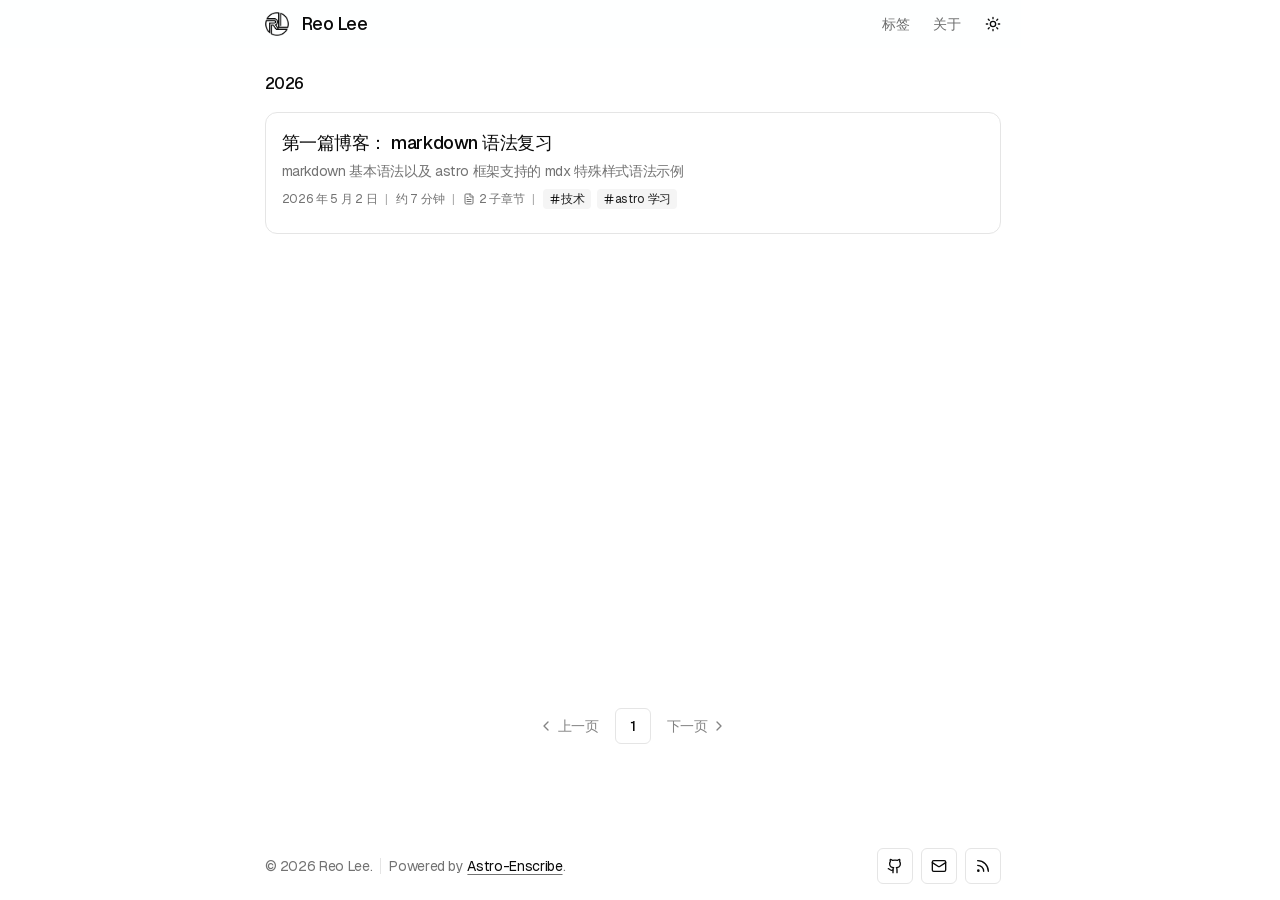
==== commit f65ae5d0: "Auto-deployed blog with GitHub Actions" ====
--- a/index.html
+++ b/index.html
@@ -1,4 +1,4 @@
-<!DOCTYPE html><html class="bg-background text-foreground scheme-light-dark" lang="zh-CN"> <head><meta charset="utf-8"><meta http-equiv="X-UA-Compatible" content="IE=edge"><meta name="viewport" content="width=device-width, initial-scale=1.0, user-scalable=yes"><meta name="generator" content="Astro v6.0.2"><meta name="HandheldFriendly" content="True"><meta name="mobile-web-app-capable" content="yes"><meta name="apple-mobile-web-app-capable" content="yes"><meta name="apple-mobile-web-app-status-bar-style" content="default"><meta name="format-detection" content="telephone=no,date=no,address=no,email=no,url=no"><meta name="theme-color" content="#121212" media="(prefers-color-scheme: dark)"><meta name="theme-color" content="#121212" media="(prefers-color-scheme: light)"><link rel="sitemap" href="/sitemap-index.xml"><link rel="manifest" href="/site.webmanifest"><link rel="alternate" type="application/rss+xml" title="Reo Lee" href="https://reolee.me/rss.xml"><!-- Prefer SVG favicons and provide a dark variant for dark OS/browser UI. --><link rel="icon" type="image/svg+xml" href="/favicon.svg" media="(prefers-color-scheme: light)"><link rel="icon" type="image/svg+xml" href="/favicon-dark.svg" media="(prefers-color-scheme: dark)"><link rel="icon" type="image/png" href="/favicon-96x96.png" sizes="96x96"><link rel="icon" type="image/x-icon" href="/favicon.ico"><link rel="shortcut icon" href="/favicon.ico"><meta name="apple-mobile-web-app-title" content="astro-erudite"><link rel="manifest" href="/site.webmanifest"><meta name="astro-view-transitions-enabled" content="true"><meta name="astro-view-transitions-fallback" content="animate"><script type="module" src="/_astro/ClientRouter.astro_astro_type_script_index_0_lang.DmQZLfuR.js"></script><title>主页 | Reo Lee</title><meta name="description" content="astro-erudite is a opinionated, unstyled blogging template—built with Astro, Tailwind, and shadcn/ui."><link rel="canonical" href="https://reolee.me"><meta property="og:title" content="主页"><meta property="og:description" content="astro-erudite is a opinionated, unstyled blogging template—built with Astro, Tailwind, and shadcn/ui."><meta property="og:image" content="https://reolee.me/static/1200x630.png"><meta property="og:image:alt" content="主页"><meta property="og:type" content="website"><meta property="og:locale" content="zh-CN"><meta property="og:site_name" content="Reo Lee"><meta property="og:url" content="https://reolee.me/"><meta name="twitter:title" content="主页"><meta name="twitter:description" content="astro-erudite is a opinionated, unstyled blogging template—built with Astro, Tailwind, and shadcn/ui."><meta name="twitter:image" content="https://reolee.me/static/1200x630.png"><meta name="twitter:image:alt" content="主页"><meta name="twitter:card" content="summary_large_image"><link rel="stylesheet" href="/_astro/layout.B22i0fjS.css"></head><body class="flex h-fit min-h-screen flex-col gap-y-6 font-sans"> <header data-auto-hide-header class="bg-background/50 sticky top-0 z-50 divide-y backdrop-blur-sm xl:divide-none transform-gpu translate-y-0 opacity-100 transition-[translate,opacity] duration-200 ease-in-out motion-reduce:transition-none"> <div> <div class="mx-auto flex max-w-5xl items-center justify-between gap-4 px-4 py-3"> <a href="/" target="_self" class="transition-colors duration-300 ease-in-out flex shrink-0 items-center justify-center gap-3">   <img src="/_astro/logo.Pc_-MsJj_ZeCMrT.svg" alt="Logo" loading="lazy" decoding="async" width="1966" height="1989" class="size-5 sm:size-6 dark:invert"> <span class="hidden h-full text-lg leading-none font-medium min-[400px]:block">Reo Lee</span>  </a> <div class="flex items-center gap-4"> <nav class="flex items-center gap-4 text-sm sm:gap-6"> <a href="/tags" target="_self" class="inline-block duration-300 ease-in-out text-foreground/60 hover:text-foreground capitalize transition-colors"> 标签 </a><a href="/about" target="_self" class="inline-block duration-300 ease-in-out text-foreground/60 hover:text-foreground capitalize transition-colors"> 关于 </a> </nav> <button data-slot="button" class="inline-flex items-center justify-center gap-2 whitespace-nowrap rounded-md text-sm font-medium transition-all disabled:pointer-events-none disabled:opacity-50 [&amp;_svg]:pointer-events-none [&amp;_svg:not([class*=&#x27;size-&#x27;])]:size-4 shrink-0 [&amp;_svg]:shrink-0 outline-none focus-visible:border-ring focus-visible:ring-ring/50 focus-visible:ring-[3px] aria-invalid:ring-destructive/20 dark:aria-invalid:ring-destructive/40 aria-invalid:border-destructive hover:bg-muted hover:text-foreground dark:hover:bg-muted/50 -my-2 -me-2 size-8" id="theme-toggle" title="切换主题"> <svg width="1em" height="1em" class="size-4 dark:hidden" data-icon="lucide:sun">   <symbol id="ai:lucide:sun" viewBox="0 0 24 24"><g fill="none" stroke="currentColor" stroke-linecap="round" stroke-linejoin="round" stroke-width="2"><circle cx="12" cy="12" r="4"/><path d="M12 2v2m0 16v2M4.93 4.93l1.41 1.41m11.32 11.32l1.41 1.41M2 12h2m16 0h2M6.34 17.66l-1.41 1.41M19.07 4.93l-1.41 1.41"/></g></symbol><use href="#ai:lucide:sun"></use>  </svg> <svg width="1em" height="1em" class="absolute hidden size-4 dark:block" data-icon="lucide:moon">   <symbol id="ai:lucide:moon" viewBox="0 0 24 24"><path fill="none" stroke="currentColor" stroke-linecap="round" stroke-linejoin="round" stroke-width="2" d="M20.985 12.486a9 9 0 1 1-9.473-9.472c.405-.022.617.46.402.803a6 6 0 0 0 8.268 8.268c.344-.215.825-.004.803.401"/></symbol><use href="#ai:lucide:moon"></use>  </svg> <span class="sr-only">切换主题</span> </button> <script data-astro-rerun>
+<!DOCTYPE html><html class="bg-background text-foreground scheme-light-dark" lang="zh-CN"> <head><meta charset="utf-8"><meta http-equiv="X-UA-Compatible" content="IE=edge"><meta name="viewport" content="width=device-width, initial-scale=1.0, user-scalable=yes"><meta name="generator" content="Astro v6.0.2"><meta name="HandheldFriendly" content="True"><meta name="mobile-web-app-capable" content="yes"><meta name="apple-mobile-web-app-capable" content="yes"><meta name="apple-mobile-web-app-status-bar-style" content="default"><meta name="format-detection" content="telephone=no,date=no,address=no,email=no,url=no"><meta name="theme-color" content="#121212" media="(prefers-color-scheme: dark)"><meta name="theme-color" content="#121212" media="(prefers-color-scheme: light)"><link rel="sitemap" href="/sitemap-index.xml"><link rel="manifest" href="/site.webmanifest"><link rel="alternate" type="application/rss+xml" title="Reo Lee" href="https://reolee.me/rss.xml"><!-- Prefer SVG favicons and provide a dark variant for dark OS/browser UI. --><link rel="icon" type="image/svg+xml" href="/favicon.svg" media="(prefers-color-scheme: light)"><link rel="icon" type="image/svg+xml" href="/favicon-dark.svg" media="(prefers-color-scheme: dark)"><link rel="icon" type="image/png" href="/favicon-96x96.png" sizes="96x96"><link rel="icon" type="image/x-icon" href="/favicon.ico"><link rel="shortcut icon" href="/favicon.ico"><meta name="apple-mobile-web-app-title" content="astro-erudite"><link rel="manifest" href="/site.webmanifest"><meta name="astro-view-transitions-enabled" content="true"><meta name="astro-view-transitions-fallback" content="animate"><script type="module" src="/_astro/ClientRouter.astro_astro_type_script_index_0_lang.DmQZLfuR.js"></script><title>主页 | Reo Lee</title><meta name="description" content="astro-erudite is a opinionated, unstyled blogging template—built with Astro, Tailwind, and shadcn/ui."><link rel="canonical" href="https://reolee.me"><meta property="og:title" content="主页"><meta property="og:description" content="astro-erudite is a opinionated, unstyled blogging template—built with Astro, Tailwind, and shadcn/ui."><meta property="og:image" content="https://reolee.me/static/1200x630.png"><meta property="og:image:alt" content="主页"><meta property="og:type" content="website"><meta property="og:locale" content="zh-CN"><meta property="og:site_name" content="Reo Lee"><meta property="og:url" content="https://reolee.me/"><meta name="twitter:title" content="主页"><meta name="twitter:description" content="astro-erudite is a opinionated, unstyled blogging template—built with Astro, Tailwind, and shadcn/ui."><meta name="twitter:image" content="https://reolee.me/static/1200x630.png"><meta name="twitter:image:alt" content="主页"><meta name="twitter:card" content="summary_large_image"><link rel="stylesheet" href="/_astro/layout.CjKQhST-.css"></head><body class="flex h-fit min-h-screen flex-col gap-y-6 font-sans"> <header data-auto-hide-header class="bg-background/50 sticky top-0 z-50 divide-y backdrop-blur-sm xl:divide-none transform-gpu translate-y-0 opacity-100 transition-[translate,opacity] duration-200 ease-in-out motion-reduce:transition-none"> <div> <div class="mx-auto flex max-w-3xl items-center justify-between gap-4 px-4 py-3"> <a href="/" target="_self" class="transition-colors duration-300 ease-in-out flex shrink-0 items-center justify-center gap-3">   <img src="/_astro/logo.Pc_-MsJj_ZeCMrT.svg" alt="Logo" loading="lazy" decoding="async" width="1966" height="1989" class="size-5 sm:size-6 dark:invert"> <span class="hidden h-full text-lg leading-none font-medium min-[400px]:block">Reo Lee</span>  </a> <div class="flex items-center gap-4"> <nav class="flex items-center gap-4 text-sm sm:gap-6"> <a href="/tags" target="_self" class="inline-block duration-300 ease-in-out text-foreground/60 hover:text-foreground capitalize transition-colors"> 标签 </a><a href="/about" target="_self" class="inline-block duration-300 ease-in-out text-foreground/60 hover:text-foreground capitalize transition-colors"> 关于 </a> </nav> <button data-slot="button" class="inline-flex items-center justify-center gap-2 whitespace-nowrap rounded-md text-sm font-medium transition-all disabled:pointer-events-none disabled:opacity-50 [&amp;_svg]:pointer-events-none [&amp;_svg:not([class*=&#x27;size-&#x27;])]:size-4 shrink-0 [&amp;_svg]:shrink-0 outline-none focus-visible:border-ring focus-visible:ring-ring/50 focus-visible:ring-[3px] aria-invalid:ring-destructive/20 dark:aria-invalid:ring-destructive/40 aria-invalid:border-destructive hover:bg-muted hover:text-foreground dark:hover:bg-muted/50 -my-2 -me-2 size-8" id="theme-toggle" title="切换主题"> <svg width="1em" height="1em" class="size-4 dark:hidden" data-icon="lucide:sun">   <symbol id="ai:lucide:sun" viewBox="0 0 24 24"><g fill="none" stroke="currentColor" stroke-linecap="round" stroke-linejoin="round" stroke-width="2"><circle cx="12" cy="12" r="4"/><path d="M12 2v2m0 16v2M4.93 4.93l1.41 1.41m11.32 11.32l1.41 1.41M2 12h2m16 0h2M6.34 17.66l-1.41 1.41M19.07 4.93l-1.41 1.41"/></g></symbol><use href="#ai:lucide:sun"></use>  </svg> <svg width="1em" height="1em" class="absolute hidden size-4 dark:block" data-icon="lucide:moon">   <symbol id="ai:lucide:moon" viewBox="0 0 24 24"><path fill="none" stroke="currentColor" stroke-linecap="round" stroke-linejoin="round" stroke-width="2" d="M20.985 12.486a9 9 0 1 1-9.473-9.472c.405-.022.617.46.402.803a6 6 0 0 0 8.268 8.268c.344-.215.825-.004.803.401"/></symbol><use href="#ai:lucide:moon"></use>  </svg> <span class="sr-only">切换主题</span> </button> <script data-astro-rerun>
   ;(() => {
     const theme = (() => {
       const stored = localStorage?.getItem('theme') ?? ''
--- a/_astro/layout.CjKQhST-.css
+++ b/_astro/layout.CjKQhST-.css
@@ -0,0 +1 @@
+@layer properties{@supports (((-webkit-hyphens:none)) and (not (margin-trim:inline))) or ((-moz-orient:inline) and (not (color:rgb(from red r g b)))){*,:before,:after,::backdrop{--tw-translate-x:0;--tw-translate-y:0;--tw-translate-z:0;--tw-rotate-x:initial;--tw-rotate-y:initial;--tw-rotate-z:initial;--tw-skew-x:initial;--tw-skew-y:initial;--tw-space-y-reverse:0;--tw-divide-y-reverse:0;--tw-border-style:solid;--tw-mask-linear:linear-gradient(#fff, #fff);--tw-mask-radial:linear-gradient(#fff, #fff);--tw-mask-conic:linear-gradient(#fff, #fff);--tw-mask-left:linear-gradient(#fff, #fff);--tw-mask-right:linear-gradient(#fff, #fff);--tw-mask-bottom:linear-gradient(#fff, #fff);--tw-mask-top:linear-gradient(#fff, #fff);--tw-mask-top-from-position:0%;--tw-mask-top-to-position:100%;--tw-mask-top-from-color:black;--tw-mask-top-to-color:transparent;--tw-mask-bottom-from-position:0%;--tw-mask-bottom-to-position:100%;--tw-mask-bottom-from-color:black;--tw-mask-bottom-to-color:transparent;--tw-leading:initial;--tw-font-weight:initial;--tw-outline-style:solid;--tw-backdrop-blur:initial;--tw-backdrop-brightness:initial;--tw-backdrop-contrast:initial;--tw-backdrop-grayscale:initial;--tw-backdrop-hue-rotate:initial;--tw-backdrop-invert:initial;--tw-backdrop-opacity:initial;--tw-backdrop-saturate:initial;--tw-backdrop-sepia:initial;--tw-duration:initial;--tw-ease:initial;--tw-shadow:0 0 #0000;--tw-shadow-color:initial;--tw-shadow-alpha:100%;--tw-inset-shadow:0 0 #0000;--tw-inset-shadow-color:initial;--tw-inset-shadow-alpha:100%;--tw-ring-color:initial;--tw-ring-shadow:0 0 #0000;--tw-inset-ring-color:initial;--tw-inset-ring-shadow:0 0 #0000;--tw-ring-inset:initial;--tw-ring-offset-width:0px;--tw-ring-offset-color:#fff;--tw-ring-offset-shadow:0 0 #0000;--tw-blur:initial;--tw-brightness:initial;--tw-contrast:initial;--tw-grayscale:initial;--tw-hue-rotate:initial;--tw-invert:initial;--tw-opacity:initial;--tw-saturate:initial;--tw-sepia:initial;--tw-drop-shadow:initial;--tw-drop-shadow-color:initial;--tw-drop-shadow-alpha:100%;--tw-drop-shadow-size:initial;--tw-tracking:initial}}}@layer theme{:root,:host{--font-sans:"SF-Pro-Rounded-Regular", "PingFangSC-Regular", "PingFang SC", Geist, ui-sans-serif, system-ui, sans-serif, "Apple Color Emoji", "Segoe UI Emoji", "Segoe UI Symbol", "Noto Color Emoji";--font-mono:"Consolas-Regular", "SFMono-Regular", "SF-Pro-Rounded-Regular", "Geist Mono", ui-monospace, SFMono-Regular, Menlo, Monaco, Consolas, "Liberation Mono", "Courier New", monospace;--color-red-300:oklch(80.8% .114 19.571);--color-red-500:oklch(63.7% .237 25.331);--color-red-700:oklch(50.5% .213 27.518);--color-red-950:oklch(25.8% .092 26.042);--color-orange-300:oklch(83.7% .128 66.29);--color-orange-600:oklch(64.6% .222 41.116);--color-orange-700:oklch(55.3% .195 38.402);--color-orange-950:oklch(26.6% .079 36.259);--color-amber-300:oklch(87.9% .169 91.605);--color-amber-500:oklch(76.9% .188 70.08);--color-amber-700:oklch(55.5% .163 48.998);--color-amber-950:oklch(27.9% .077 45.635);--color-yellow-300:oklch(90.5% .182 98.111);--color-yellow-500:oklch(79.5% .184 86.047);--color-yellow-700:oklch(55.4% .135 66.442);--color-yellow-950:oklch(28.6% .066 53.813);--color-lime-300:oklch(89.7% .196 126.665);--color-lime-500:oklch(76.8% .233 130.85);--color-lime-700:oklch(53.2% .157 131.589);--color-lime-950:oklch(27.4% .072 132.109);--color-green-300:oklch(87.1% .15 154.449);--color-green-500:oklch(72.3% .219 149.579);--color-green-700:oklch(52.7% .154 150.069);--color-green-950:oklch(26.6% .065 152.934);--color-emerald-300:oklch(84.5% .143 164.978);--color-emerald-500:oklch(69.6% .17 162.48);--color-emerald-600:oklch(59.6% .145 163.225);--color-emerald-700:oklch(50.8% .118 165.612);--color-emerald-950:oklch(26.2% .051 172.552);--color-teal-300:oklch(85.5% .138 181.071);--color-teal-500:oklch(70.4% .14 182.503);--color-teal-700:oklch(51.1% .096 186.391);--color-teal-950:oklch(27.7% .046 192.524);--color-cyan-300:oklch(86.5% .127 207.078);--color-cyan-500:oklch(71.5% .143 215.221);--color-cyan-700:oklch(52% .105 223.128);--color-cyan-950:oklch(30.2% .056 229.695);--color-sky-300:oklch(82.8% .111 230.318);--color-sky-400:oklch(74.6% .16 232.661);--color-sky-500:oklch(68.5% .169 237.323);--color-sky-700:oklch(50% .134 242.749);--color-sky-950:oklch(29.3% .066 243.157);--color-blue-300:oklch(80.9% .105 251.813);--color-blue-500:oklch(62.3% .214 259.815);--color-blue-600:oklch(54.6% .245 262.881);--color-blue-700:oklch(48.8% .243 264.376);--color-blue-950:oklch(28.2% .091 267.935);--color-indigo-300:oklch(78.5% .115 274.713);--color-indigo-500:oklch(58.5% .233 277.117);--color-indigo-700:oklch(45.7% .24 277.023);--color-indigo-950:oklch(25.7% .09 281.288);--color-violet-300:oklch(81.1% .111 293.571);--color-violet-600:oklch(54.1% .281 293.009);--color-violet-700:oklch(49.1% .27 292.581);--color-violet-950:oklch(28.3% .141 291.089);--color-purple-300:oklch(82.7% .119 306.383);--color-purple-500:oklch(62.7% .265 303.9);--color-purple-700:oklch(49.6% .265 301.924);--color-purple-950:oklch(29.1% .149 302.717);--color-pink-300:oklch(82.3% .12 346.018);--color-pink-500:oklch(65.6% .241 354.308);--color-pink-700:oklch(52.5% .223 3.958);--color-pink-950:oklch(28.4% .109 3.907);--color-slate-300:oklch(86.9% .022 252.894);--color-slate-400:oklch(70.4% .04 256.788);--color-slate-500:oklch(55.4% .046 257.417);--color-slate-700:oklch(37.2% .044 257.287);--color-slate-950:oklch(12.9% .042 264.695);--color-gray-300:oklch(87.2% .01 258.338);--color-gray-400:oklch(70.7% .022 261.325);--color-gray-500:oklch(55.1% .027 264.364);--color-gray-700:oklch(37.3% .034 259.733);--color-gray-950:oklch(13% .028 261.692);--color-stone-50:oklch(98.5% .001 106.423);--color-stone-900:oklch(21.6% .006 56.043);--color-white:#fff;--spacing:.25rem;--breakpoint-md:48rem;--container-3xs:16rem;--container-xs:20rem;--container-md:28rem;--container-3xl:48rem;--container-5xl:64rem;--text-xs:.75rem;--text-xs--line-height:calc(1 / .75);--text-sm:.875rem;--text-sm--line-height:calc(1.25 / .875);--text-base:1rem;--text-base--line-height: 1.5 ;--text-lg:1.125rem;--text-lg--line-height:calc(1.75 / 1.125);--text-3xl:1.875rem;--text-3xl--line-height: 1.2 ;--text-4xl:2.25rem;--text-4xl--line-height:calc(2.5 / 2.25);--font-weight-normal:400;--font-weight-medium:500;--tracking-tight:-.025em;--leading-tight:1.25;--radius-md:.375rem;--radius-lg:.5rem;--radius-xl:.75rem;--ease-in-out:cubic-bezier(.4, 0, .2, 1);--blur-sm:8px;--default-transition-duration:.15s;--default-transition-timing-function:cubic-bezier(.4, 0, .2, 1);--default-font-family:"SF-Pro-Rounded-Regular", "PingFangSC-Regular", "PingFang SC", Geist, ui-sans-serif, system-ui, sans-serif, "Apple Color Emoji", "Segoe UI Emoji", "Segoe UI Symbol", "Noto Color Emoji";--default-mono-font-family:"Consolas-Regular", "SFMono-Regular", "SF-Pro-Rounded-Regular", "Geist Mono", ui-monospace, SFMono-Regular, Menlo, Monaco, Consolas, "Liberation Mono", "Courier New", monospace}}@layer base{*,:after,:before,::backdrop{box-sizing:border-box;border:0 solid;margin:0;padding:0}::file-selector-button{box-sizing:border-box;border:0 solid;margin:0;padding:0}html,:host{-webkit-text-size-adjust:100%;tab-size:4;line-height:1.5;font-family:var(--default-font-family,ui-sans-serif, system-ui, sans-serif, "Apple Color Emoji", "Segoe UI Emoji", "Segoe UI Symbol", "Noto Color Emoji");font-feature-settings:var(--default-font-feature-settings,normal);font-variation-settings:var(--default-font-variation-settings,normal);-webkit-tap-highlight-color:transparent}hr{height:0;color:inherit;border-top-width:1px}abbr:where([title]){-webkit-text-decoration:underline dotted;text-decoration:underline dotted}h1,h2,h3,h4,h5,h6{font-size:inherit;font-weight:inherit}a{color:inherit;-webkit-text-decoration:inherit;text-decoration:inherit}b,strong{font-weight:bolder}code,kbd,samp,pre{font-family:var(--default-mono-font-family,ui-monospace, SFMono-Regular, Menlo, Monaco, Consolas, "Liberation Mono", "Courier New", monospace);font-feature-settings:var(--default-mono-font-feature-settings,normal);font-variation-settings:var(--default-mono-font-variation-settings,normal);font-size:1em}small{font-size:80%}sub,sup{vertical-align:baseline;font-size:75%;line-height:0;position:relative}sub{bottom:-.25em}sup{top:-.5em}table{text-indent:0;border-color:inherit;border-collapse:collapse}:-moz-focusring{outline:auto}progress{vertical-align:baseline}summary{display:list-item}ol,ul,menu{list-style:none}img,svg,video,canvas,audio,iframe,embed,object{vertical-align:middle;display:block}img,video{max-width:100%;height:auto}button,input,select,optgroup,textarea{font:inherit;font-feature-settings:inherit;font-variation-settings:inherit;letter-spacing:inherit;color:inherit;opacity:1;background-color:#0000;border-radius:0}::file-selector-button{font:inherit;font-feature-settings:inherit;font-variation-settings:inherit;letter-spacing:inherit;color:inherit;opacity:1;background-color:#0000;border-radius:0}:where(select:is([multiple],[size])) optgroup{font-weight:bolder}:where(select:is([multiple],[size])) optgroup option{padding-inline-start:20px}::file-selector-button{margin-inline-end:4px}::placeholder{opacity:1}@supports (not ((-webkit-appearance:-apple-pay-button))) or (contain-intrinsic-size:1px){::placeholder{color:currentColor}@supports (color:color-mix(in lab,red,red)){::placeholder{color:color-mix(in oklab,currentcolor 50%,transparent)}}}textarea{resize:vertical}::-webkit-search-decoration{-webkit-appearance:none}::-webkit-date-and-time-value{min-height:1lh;text-align:inherit}::-webkit-datetime-edit{display:inline-flex}::-webkit-datetime-edit-fields-wrapper{padding:0}::-webkit-datetime-edit{padding-block:0}::-webkit-datetime-edit-year-field{padding-block:0}::-webkit-datetime-edit-month-field{padding-block:0}::-webkit-datetime-edit-day-field{padding-block:0}::-webkit-datetime-edit-hour-field{padding-block:0}::-webkit-datetime-edit-minute-field{padding-block:0}::-webkit-datetime-edit-second-field{padding-block:0}::-webkit-datetime-edit-millisecond-field{padding-block:0}::-webkit-datetime-edit-meridiem-field{padding-block:0}::-webkit-calendar-picker-indicator{line-height:1}:-moz-ui-invalid{box-shadow:none}button,input:where([type=button],[type=reset],[type=submit]){appearance:button}::file-selector-button{appearance:button}::-webkit-inner-spin-button{height:auto}::-webkit-outer-spin-button{height:auto}[hidden]:where(:not([hidden=until-found])){display:none!important}*,:after,:before,::backdrop{border-color:var(--border);--tw-tracking:var(--tracking-tight);letter-spacing:var(--tracking-tight);outline-color:var(--ring)}::file-selector-button{border-color:var(--border);--tw-tracking:var(--tracking-tight);letter-spacing:var(--tracking-tight);outline-color:var(--ring)}@supports (color:color-mix(in lab,red,red)){::file-selector-button{outline-color:color-mix(in oklab,var(--ring) 50%,transparent)}*,:after,:before,::backdrop{outline-color:color-mix(in oklab,var(--ring) 50%,transparent)}}}@layer components;@layer utilities{.pointer-events-none{pointer-events:none}.collapse{visibility:collapse}.visible{visibility:visible}.sr-only{clip-path:inset(50%);white-space:nowrap;border-width:0;width:1px;height:1px;margin:-1px;padding:0;position:absolute;overflow:hidden}.absolute{position:absolute}.fixed{position:fixed}.relative{position:relative}.static{position:static}.sticky{position:sticky}.start{inset-inline-start:var(--spacing)}.end{inset-inline-end:var(--spacing)}.top-0{top:calc(var(--spacing) * 0)}.top-20{top:calc(var(--spacing) * 20)}.right-8{right:calc(var(--spacing) * 8)}.bottom-8{bottom:calc(var(--spacing) * 8)}.z-50{z-index:50}.col-span-full{grid-column:1/-1}.col-start-1{grid-column-start:1}.col-start-2{grid-column-start:2}.col-start-3{grid-column-start:3}.row-span-1{grid-row:span 1/span 1}.container{width:100%}@media(min-width:40rem){.container{max-width:40rem}}@media(min-width:48rem){.container{max-width:48rem}}@media(min-width:64rem){.container{max-width:64rem}}@media(min-width:80rem){.container{max-width:80rem}}@media(min-width:96rem){.container{max-width:96rem}}.mx-auto{margin-inline:auto}.-my-2{margin-block:calc(var(--spacing) * -2)}.my-6{margin-block:calc(var(--spacing) * 6)}.-me-2{margin-inline-end:calc(var(--spacing) * -2)}.mt-0{margin-top:calc(var(--spacing) * 0)}.mt-2{margin-top:calc(var(--spacing) * 2)}.mt-6{margin-top:calc(var(--spacing) * 6)}.mt-20{margin-top:calc(var(--spacing) * 20)}.mt-auto{margin-top:auto}.mr-2{margin-right:calc(var(--spacing) * 2)}.mr-8{margin-right:calc(var(--spacing) * 8)}.mr-auto{margin-right:auto}.mb-1{margin-bottom:calc(var(--spacing) * 1)}.mb-2{margin-bottom:calc(var(--spacing) * 2)}.mb-4{margin-bottom:calc(var(--spacing) * 4)}.mb-8{margin-bottom:calc(var(--spacing) * 8)}.ml-1\.5{margin-left:calc(var(--spacing) * 1.5)}.ml-2{margin-left:calc(var(--spacing) * 2)}.ml-4{margin-left:calc(var(--spacing) * 4)}.ml-8{margin-left:calc(var(--spacing) * 8)}.ml-12{margin-left:calc(var(--spacing) * 12)}.ml-16{margin-left:calc(var(--spacing) * 16)}.ml-auto{margin-left:auto}.line-clamp-2{-webkit-line-clamp:2;-webkit-box-orient:vertical;display:-webkit-box;overflow:hidden}.block{display:block}.contents{display:contents}.flex{display:flex}.grid{display:grid}.hidden{display:none}.inline{display:inline}.inline-block{display:inline-block}.inline-flex{display:inline-flex}.table{display:table}.aspect-square{aspect-ratio:1}.size-3{width:calc(var(--spacing) * 3);height:calc(var(--spacing) * 3)}.size-4{width:calc(var(--spacing) * 4);height:calc(var(--spacing) * 4)}.size-5{width:calc(var(--spacing) * 5);height:calc(var(--spacing) * 5)}.size-8{width:calc(var(--spacing) * 8);height:calc(var(--spacing) * 8)}.size-9{width:calc(var(--spacing) * 9);height:calc(var(--spacing) * 9)}.size-full{width:100%;height:100%}.h-2\.5{height:calc(var(--spacing) * 2.5)}.h-4{height:calc(var(--spacing) * 4)}.h-4\!{height:calc(var(--spacing) * 4)!important}.h-8{height:calc(var(--spacing) * 8)}.h-9{height:calc(var(--spacing) * 9)}.h-10{height:calc(var(--spacing) * 10)}.h-fit{height:fit-content}.h-full{height:100%}.h-px{height:1px}.max-h-\[30vh\]{max-height:30vh}.max-h-\[calc\(100vh-5rem\)\]{max-height:calc(100vh - 5rem)}.max-h-\[calc\(100vh-8rem\)\]{max-height:calc(100vh - 8rem)}.min-h-\[calc\(100vh-18rem\)\]{min-height:calc(100vh - 18rem)}.min-h-screen{min-height:100vh}.w-2\.5{width:calc(var(--spacing) * 2.5)}.w-4{width:calc(var(--spacing) * 4)}.w-64{width:calc(var(--spacing) * 64)}.w-fit{width:fit-content}.w-full{width:100%}.max-w-3xl{max-width:var(--container-3xl)}.max-w-3xs{max-width:var(--container-3xs)}.max-w-5xl{max-width:var(--container-5xl)}.max-w-md{max-width:var(--container-md)}.max-w-none{max-width:none}.max-w-xs{max-width:var(--container-xs)}.min-w-full{min-width:100%}.min-w-max{min-width:max-content}.flex-1{flex:1}.flex-shrink-0,.shrink-0{flex-shrink:0}.flex-grow,.grow{flex-grow:1}.-translate-y-full{--tw-translate-y:-100%;translate:var(--tw-translate-x) var(--tw-translate-y)}.translate-y-0{--tw-translate-y:calc(var(--spacing) * 0);translate:var(--tw-translate-x) var(--tw-translate-y)}.transform{transform:var(--tw-rotate-x,) var(--tw-rotate-y,) var(--tw-rotate-z,) var(--tw-skew-x,) var(--tw-skew-y,)}.transform-gpu{transform:translateZ(0) var(--tw-rotate-x,) var(--tw-rotate-y,) var(--tw-rotate-z,) var(--tw-skew-x,) var(--tw-skew-y,)}.cursor-not-allowed{cursor:not-allowed}.cursor-pointer{cursor:pointer}.\[touch-action\:pan-x\]{touch-action:pan-x}.touch-none{touch-action:none}.resize{resize:both}.scroll-mt-31{scroll-margin-top:calc(var(--spacing) * 31)}.list-none{list-style-type:none}.grid-cols-1{grid-template-columns:repeat(1,minmax(0,1fr))}.grid-cols-\[minmax\(0px\,1fr\)_min\(calc\(var\(--breakpoint-md\)-2rem\)\,100\%\)_minmax\(0px\,1fr\)\]{grid-template-columns:minmax(0px,1fr) min(calc(var(--breakpoint-md) - 2rem),100%) minmax(0px,1fr)}.flex-col{flex-direction:column}.flex-row{flex-direction:row}.flex-wrap{flex-wrap:wrap}.items-center{align-items:center}.items-end{align-items:flex-end}.items-start{align-items:flex-start}.justify-between{justify-content:space-between}.justify-center{justify-content:center}.justify-end{justify-content:flex-end}.justify-start{justify-content:flex-start}.\!gap-0{gap:calc(var(--spacing) * 0)!important}.gap-0{gap:calc(var(--spacing) * 0)}.gap-1{gap:calc(var(--spacing) * 1)}.gap-1\.5{gap:calc(var(--spacing) * 1.5)}.gap-2{gap:calc(var(--spacing) * 2)}.gap-3{gap:calc(var(--spacing) * 3)}.gap-4{gap:calc(var(--spacing) * 4)}:where(.space-y-1>:not(:last-child)){--tw-space-y-reverse:0;margin-block-start:calc(calc(var(--spacing) * 1) * var(--tw-space-y-reverse));margin-block-end:calc(calc(var(--spacing) * 1) * calc(1 - var(--tw-space-y-reverse)))}.gap-x-1\.5{column-gap:calc(var(--spacing) * 1.5)}.gap-x-2{column-gap:calc(var(--spacing) * 2)}.gap-y-1{row-gap:calc(var(--spacing) * 1)}.gap-y-2{row-gap:calc(var(--spacing) * 2)}.gap-y-4{row-gap:calc(var(--spacing) * 4)}.gap-y-6{row-gap:calc(var(--spacing) * 6)}.gap-y-8{row-gap:calc(var(--spacing) * 8)}:where(.divide-y>:not(:last-child)){--tw-divide-y-reverse:0;border-bottom-style:var(--tw-border-style);border-top-style:var(--tw-border-style);border-top-width:calc(1px * var(--tw-divide-y-reverse));border-bottom-width:calc(1px * calc(1 - var(--tw-divide-y-reverse)))}.truncate{text-overflow:ellipsis;white-space:nowrap;overflow:hidden}.overflow-hidden{overflow:hidden}.overflow-x-auto{overflow-x:auto}.overflow-y-auto{overflow-y:auto}.rounded{border-radius:.25rem}.rounded-\[inherit\]{border-radius:inherit}.rounded-full{border-radius:3.40282e38px}.rounded-lg{border-radius:var(--radius-lg)}.rounded-md{border-radius:var(--radius-md)}.rounded-xl{border-radius:var(--radius-xl)}.border{border-style:var(--tw-border-style);border-width:1px}.border-t{border-top-style:var(--tw-border-style);border-top-width:1px}.border-b{border-bottom-style:var(--tw-border-style);border-bottom-width:1px}.border-l{border-left-style:var(--tw-border-style);border-left-width:1px}.border-l-4{border-left-style:var(--tw-border-style);border-left-width:4px}.border-amber-500{border-color:var(--color-amber-500)}.border-blue-300{border-color:var(--color-blue-300)}.border-blue-500{border-color:var(--color-blue-500)}.border-cyan-500{border-color:var(--color-cyan-500)}.border-emerald-500{border-color:var(--color-emerald-500)}.border-emerald-600{border-color:var(--color-emerald-600)}.border-gray-400{border-color:var(--color-gray-400)}.border-gray-500{border-color:var(--color-gray-500)}.border-green-500{border-color:var(--color-green-500)}.border-indigo-500{border-color:var(--color-indigo-500)}.border-lime-500{border-color:var(--color-lime-500)}.border-orange-600{border-color:var(--color-orange-600)}.border-pink-500{border-color:var(--color-pink-500)}.border-purple-500{border-color:var(--color-purple-500)}.border-red-500{border-color:var(--color-red-500)}.border-sky-400{border-color:var(--color-sky-400)}.border-sky-500{border-color:var(--color-sky-500)}.border-slate-400{border-color:var(--color-slate-400)}.border-slate-500{border-color:var(--color-slate-500)}.border-teal-500{border-color:var(--color-teal-500)}.border-transparent{border-color:#0000}.border-violet-600{border-color:var(--color-violet-600)}.border-yellow-500{border-color:var(--color-yellow-500)}.border-t-transparent{border-top-color:#0000}.border-l-transparent{border-left-color:#0000}.bg-background,.bg-background\/50{background-color:var(--background)}@supports (color:color-mix(in lab,red,red)){.bg-background\/50{background-color:color-mix(in oklab,var(--background) 50%,transparent)}}.bg-border{background-color:var(--border)}.bg-destructive{background-color:var(--destructive)}.bg-muted,.bg-muted\/50{background-color:var(--muted)}@supports (color:color-mix(in lab,red,red)){.bg-muted\/50{background-color:color-mix(in oklab,var(--muted) 50%,transparent)}}.bg-primary{background-color:var(--primary)}.bg-stone-50{background-color:var(--color-stone-50)}.mask-t-from-80\%{-webkit-mask-image:var(--tw-mask-linear),var(--tw-mask-radial),var(--tw-mask-conic);mask-image:var(--tw-mask-linear),var(--tw-mask-radial),var(--tw-mask-conic);--tw-mask-linear:var(--tw-mask-left), var(--tw-mask-right), var(--tw-mask-bottom), var(--tw-mask-top);--tw-mask-top:linear-gradient(to top, var(--tw-mask-top-from-color) var(--tw-mask-top-from-position), var(--tw-mask-top-to-color) var(--tw-mask-top-to-position));--tw-mask-top-from-position:80%;-webkit-mask-composite:source-in;mask-composite:intersect}.mask-t-from-90\%{-webkit-mask-image:var(--tw-mask-linear),var(--tw-mask-radial),var(--tw-mask-conic);mask-image:var(--tw-mask-linear),var(--tw-mask-radial),var(--tw-mask-conic);--tw-mask-linear:var(--tw-mask-left), var(--tw-mask-right), var(--tw-mask-bottom), var(--tw-mask-top);--tw-mask-top:linear-gradient(to top, var(--tw-mask-top-from-color) var(--tw-mask-top-from-position), var(--tw-mask-top-to-color) var(--tw-mask-top-to-position));--tw-mask-top-from-position:90%;-webkit-mask-composite:source-in;mask-composite:intersect}.mask-b-from-80\%{-webkit-mask-image:var(--tw-mask-linear),var(--tw-mask-radial),var(--tw-mask-conic);mask-image:var(--tw-mask-linear),var(--tw-mask-radial),var(--tw-mask-conic);--tw-mask-linear:var(--tw-mask-left), var(--tw-mask-right), var(--tw-mask-bottom), var(--tw-mask-top);--tw-mask-bottom:linear-gradient(to bottom, var(--tw-mask-bottom-from-color) var(--tw-mask-bottom-from-position), var(--tw-mask-bottom-to-color) var(--tw-mask-bottom-to-position));--tw-mask-bottom-from-position:80%;-webkit-mask-composite:source-in;mask-composite:intersect}.mask-b-from-90\%{-webkit-mask-image:var(--tw-mask-linear),var(--tw-mask-radial),var(--tw-mask-conic);mask-image:var(--tw-mask-linear),var(--tw-mask-radial),var(--tw-mask-conic);--tw-mask-linear:var(--tw-mask-left), var(--tw-mask-right), var(--tw-mask-bottom), var(--tw-mask-top);--tw-mask-bottom:linear-gradient(to bottom, var(--tw-mask-bottom-from-color) var(--tw-mask-bottom-from-position), var(--tw-mask-bottom-to-color) var(--tw-mask-bottom-to-position));--tw-mask-bottom-from-position:90%;-webkit-mask-composite:source-in;mask-composite:intersect}.object-cover{object-fit:cover}.p-2{padding:calc(var(--spacing) * 2)}.p-4{padding:calc(var(--spacing) * 4)}.p-px{padding:1px}.px-1\.5{padding-inline:calc(var(--spacing) * 1.5)}.px-2{padding-inline:calc(var(--spacing) * 2)}.px-2\.5{padding-inline:calc(var(--spacing) * 2.5)}.px-3{padding-inline:calc(var(--spacing) * 3)}.px-4{padding-inline:calc(var(--spacing) * 4)}.px-6{padding-inline:calc(var(--spacing) * 6)}.py-0\.5{padding-block:calc(var(--spacing) * .5)}.py-1{padding-block:calc(var(--spacing) * 1)}.py-1\.5{padding-block:calc(var(--spacing) * 1.5)}.py-2{padding-block:calc(var(--spacing) * 2)}.py-3{padding-block:calc(var(--spacing) * 3)}.pt-8{padding-top:calc(var(--spacing) * 8)}.pr-3{padding-right:calc(var(--spacing) * 3)}.pb-4{padding-bottom:calc(var(--spacing) * 4)}.pl-2{padding-left:calc(var(--spacing) * 2)}.text-center{text-align:center}.text-left{text-align:left}.text-right{text-align:right}.font-sans{font-family:SF-Pro-Rounded-Regular,PingFangSC-Regular,PingFang SC,Geist,ui-sans-serif,system-ui,sans-serif,Apple Color Emoji,Segoe UI Emoji,Segoe UI Symbol,Noto Color Emoji}.text-3xl{font-size:var(--text-3xl);line-height:var(--tw-leading,var(--text-3xl--line-height))}.text-lg{font-size:var(--text-lg);line-height:var(--tw-leading,var(--text-lg--line-height))}.text-sm{font-size:var(--text-sm);line-height:var(--tw-leading,var(--text-sm--line-height))}.text-xs{font-size:var(--text-xs);line-height:var(--tw-leading,var(--text-xs--line-height))}.leading-none{--tw-leading:1;line-height:1}.leading-tight{--tw-leading:var(--leading-tight);line-height:var(--leading-tight)}.font-medium{--tw-font-weight:var(--font-weight-medium);font-weight:var(--font-weight-medium)}.font-normal{--tw-font-weight:var(--font-weight-normal);font-weight:var(--font-weight-normal)}.text-balance{text-wrap:balance}.text-pretty{text-wrap:pretty}.text-wrap{text-wrap:wrap}.break-words{overflow-wrap:break-word}.text-ellipsis{text-overflow:ellipsis}.whitespace-nowrap{white-space:nowrap}.text-amber-700{color:var(--color-amber-700)}.text-blue-600{color:var(--color-blue-600)}.text-blue-700{color:var(--color-blue-700)}.text-cyan-700{color:var(--color-cyan-700)}.text-emerald-700{color:var(--color-emerald-700)}.text-foreground,.text-foreground\/30{color:var(--foreground)}@supports (color:color-mix(in lab,red,red)){.text-foreground\/30{color:color-mix(in oklab,var(--foreground) 30%,transparent)}}.text-foreground\/40{color:var(--foreground)}@supports (color:color-mix(in lab,red,red)){.text-foreground\/40{color:color-mix(in oklab,var(--foreground) 40%,transparent)}}.text-foreground\/60{color:var(--foreground)}@supports (color:color-mix(in lab,red,red)){.text-foreground\/60{color:color-mix(in oklab,var(--foreground) 60%,transparent)}}.text-foreground\/90{color:var(--foreground)}@supports (color:color-mix(in lab,red,red)){.text-foreground\/90{color:color-mix(in oklab,var(--foreground) 90%,transparent)}}.text-gray-700{color:var(--color-gray-700)}.text-green-700{color:var(--color-green-700)}.text-indigo-700{color:var(--color-indigo-700)}.text-lime-700{color:var(--color-lime-700)}.text-muted-foreground,.text-muted-foreground\/70{color:var(--muted-foreground)}@supports (color:color-mix(in lab,red,red)){.text-muted-foreground\/70{color:color-mix(in oklab,var(--muted-foreground) 70%,transparent)}}.text-muted-foreground\/80{color:var(--muted-foreground)}@supports (color:color-mix(in lab,red,red)){.text-muted-foreground\/80{color:color-mix(in oklab,var(--muted-foreground) 80%,transparent)}}.text-orange-700{color:var(--color-orange-700)}.text-pink-700{color:var(--color-pink-700)}.text-primary{color:var(--primary)}.text-primary-foreground{color:var(--primary-foreground)}.text-primary\/20{color:var(--primary)}@supports (color:color-mix(in lab,red,red)){.text-primary\/20{color:color-mix(in oklab,var(--primary) 20%,transparent)}}.text-purple-700{color:var(--color-purple-700)}.text-red-700{color:var(--color-red-700)}.text-sky-700{color:var(--color-sky-700)}.text-slate-700{color:var(--color-slate-700)}.text-stone-900{color:var(--color-stone-900)}.text-teal-700{color:var(--color-teal-700)}.text-violet-700{color:var(--color-violet-700)}.text-white{color:var(--color-white)}.text-yellow-700{color:var(--color-yellow-700)}.capitalize{text-transform:capitalize}.italic{font-style:italic}.underline{text-decoration-line:underline}.decoration-muted-foreground{-webkit-text-decoration-color:var(--muted-foreground);text-decoration-color:var(--muted-foreground)}.decoration-transparent{text-decoration-color:#0000}.underline-offset-4{text-underline-offset:4px}.underline-offset-\[3px\]{text-underline-offset:3px}.scheme-light-dark{color-scheme:light dark}.opacity-0{opacity:0}.opacity-50{opacity:.5}.opacity-60{opacity:.6}.opacity-70{opacity:.7}.opacity-100{opacity:1}.ring-ring\/10{--tw-ring-color:var(--ring)}@supports (color:color-mix(in lab,red,red)){.ring-ring\/10{--tw-ring-color:color-mix(in oklab, var(--ring) 10%, transparent)}}.outline{outline-style:var(--tw-outline-style);outline-width:1px}.outline-ring\/50{outline-color:var(--ring)}@supports (color:color-mix(in lab,red,red)){.outline-ring\/50{outline-color:color-mix(in oklab,var(--ring) 50%,transparent)}}.backdrop-blur-sm{--tw-backdrop-blur:blur(var(--blur-sm));-webkit-backdrop-filter:var(--tw-backdrop-blur,) var(--tw-backdrop-brightness,) var(--tw-backdrop-contrast,) var(--tw-backdrop-grayscale,) var(--tw-backdrop-hue-rotate,) var(--tw-backdrop-invert,) var(--tw-backdrop-opacity,) var(--tw-backdrop-saturate,) var(--tw-backdrop-sepia,);backdrop-filter:var(--tw-backdrop-blur,) var(--tw-backdrop-brightness,) var(--tw-backdrop-contrast,) var(--tw-backdrop-grayscale,) var(--tw-backdrop-hue-rotate,) var(--tw-backdrop-invert,) var(--tw-backdrop-opacity,) var(--tw-backdrop-saturate,) var(--tw-backdrop-sepia,)}.transition{transition-property:color,background-color,border-color,outline-color,text-decoration-color,fill,stroke,--tw-gradient-from,--tw-gradient-via,--tw-gradient-to,opacity,box-shadow,transform,translate,scale,rotate,filter,-webkit-backdrop-filter,backdrop-filter,display,content-visibility,overlay,pointer-events;transition-timing-function:var(--tw-ease,var(--default-transition-timing-function));transition-duration:var(--tw-duration,var(--default-transition-duration))}.transition-\[color\,box-shadow\]{transition-property:color,box-shadow;transition-timing-function:var(--tw-ease,var(--default-transition-timing-function));transition-duration:var(--tw-duration,var(--default-transition-duration))}.transition-\[translate\,opacity\]{transition-property:translate,opacity;transition-timing-function:var(--tw-ease,var(--default-transition-timing-function));transition-duration:var(--tw-duration,var(--default-transition-duration))}.transition-all{transition-property:all;transition-timing-function:var(--tw-ease,var(--default-transition-timing-function));transition-duration:var(--tw-duration,var(--default-transition-duration))}.transition-colors{transition-property:color,background-color,border-color,outline-color,text-decoration-color,fill,stroke,--tw-gradient-from,--tw-gradient-via,--tw-gradient-to;transition-timing-function:var(--tw-ease,var(--default-transition-timing-function));transition-duration:var(--tw-duration,var(--default-transition-duration))}.transition-transform{transition-property:transform,translate,scale,rotate;transition-timing-function:var(--tw-ease,var(--default-transition-timing-function));transition-duration:var(--tw-duration,var(--default-transition-duration))}.duration-200{--tw-duration:.2s;transition-duration:.2s}.duration-300{--tw-duration:.3s;transition-duration:.3s}.ease-in-out{--tw-ease:var(--ease-in-out);transition-timing-function:var(--ease-in-out)}.outline-none{--tw-outline-style:none;outline-style:none}.select-none{-webkit-user-select:none;user-select:none}.\[-webkit-overflow-scrolling\:touch\]{-webkit-overflow-scrolling:touch}.group-open\:rotate-180:is(:where(.group):is([open],:popover-open,:open) *){rotate:180deg}@media(hover:hover){.group-hover\:-translate-x-1:is(:where(.group):hover *){--tw-translate-x:calc(var(--spacing) * -1);translate:var(--tw-translate-x) var(--tw-translate-y)}.group-hover\:translate-x-1:is(:where(.group):hover *){--tw-translate-x:calc(var(--spacing) * 1);translate:var(--tw-translate-x) var(--tw-translate-y)}.group-hover\:-translate-y-0\.5:is(:where(.group):hover *){--tw-translate-y:calc(var(--spacing) * -.5);translate:var(--tw-translate-x) var(--tw-translate-y)}.group-hover\:-translate-y-1:is(:where(.group):hover *){--tw-translate-y:calc(var(--spacing) * -1);translate:var(--tw-translate-x) var(--tw-translate-y)}}.marker\:text-foreground\/30 ::marker{color:var(--foreground)}@supports (color:color-mix(in lab,red,red)){.marker\:text-foreground\/30 ::marker{color:color-mix(in oklab,var(--foreground) 30%,transparent)}}.marker\:text-foreground\/30::marker{color:var(--foreground)}@supports (color:color-mix(in lab,red,red)){.marker\:text-foreground\/30::marker{color:color-mix(in oklab,var(--foreground) 30%,transparent)}}.marker\:text-foreground\/30 ::-webkit-details-marker{color:var(--foreground)}@supports (color:color-mix(in lab,red,red)){.marker\:text-foreground\/30 ::-webkit-details-marker{color:color-mix(in oklab,var(--foreground) 30%,transparent)}}.marker\:text-foreground\/30::-webkit-details-marker{color:var(--foreground)}@supports (color:color-mix(in lab,red,red)){.marker\:text-foreground\/30::-webkit-details-marker{color:color-mix(in oklab,var(--foreground) 30%,transparent)}}@media(hover:hover){.hover\:bg-destructive\/90:hover{background-color:var(--destructive)}@supports (color:color-mix(in lab,red,red)){.hover\:bg-destructive\/90:hover{background-color:color-mix(in oklab,var(--destructive) 90%,transparent)}}.hover\:bg-muted:hover,.hover\:bg-muted\/50:hover{background-color:var(--muted)}@supports (color:color-mix(in lab,red,red)){.hover\:bg-muted\/50:hover{background-color:color-mix(in oklab,var(--muted) 50%,transparent)}}.hover\:bg-muted\/80:hover{background-color:var(--muted)}@supports (color:color-mix(in lab,red,red)){.hover\:bg-muted\/80:hover{background-color:color-mix(in oklab,var(--muted) 80%,transparent)}}.hover\:bg-muted\/90:hover{background-color:var(--muted)}@supports (color:color-mix(in lab,red,red)){.hover\:bg-muted\/90:hover{background-color:color-mix(in oklab,var(--muted) 90%,transparent)}}.hover\:bg-primary\/90:hover{background-color:var(--primary)}@supports (color:color-mix(in lab,red,red)){.hover\:bg-primary\/90:hover{background-color:color-mix(in oklab,var(--primary) 90%,transparent)}}.hover\:text-foreground:hover,.hover\:text-foreground\/60:hover{color:var(--foreground)}@supports (color:color-mix(in lab,red,red)){.hover\:text-foreground\/60:hover{color:color-mix(in oklab,var(--foreground) 60%,transparent)}}.hover\:text-foreground\/80:hover{color:var(--foreground)}@supports (color:color-mix(in lab,red,red)){.hover\:text-foreground\/80:hover{color:color-mix(in oklab,var(--foreground) 80%,transparent)}}.hover\:underline:hover{text-decoration-line:underline}.hover\:decoration-foreground:hover{-webkit-text-decoration-color:var(--foreground);text-decoration-color:var(--foreground)}.hover\:decoration-inherit:hover{-webkit-text-decoration-color:inherit;text-decoration-color:inherit}}.focus-visible\:border-ring:focus-visible{border-color:var(--ring)}.focus-visible\:ring-4:focus-visible{--tw-ring-shadow:var(--tw-ring-inset,) 0 0 0 calc(4px + var(--tw-ring-offset-width)) var(--tw-ring-color,currentcolor);box-shadow:var(--tw-inset-shadow),var(--tw-inset-ring-shadow),var(--tw-ring-offset-shadow),var(--tw-ring-shadow),var(--tw-shadow)}.focus-visible\:ring-\[3px\]:focus-visible{--tw-ring-shadow:var(--tw-ring-inset,) 0 0 0 calc(3px + var(--tw-ring-offset-width)) var(--tw-ring-color,currentcolor);box-shadow:var(--tw-inset-shadow),var(--tw-inset-ring-shadow),var(--tw-ring-offset-shadow),var(--tw-ring-shadow),var(--tw-shadow)}.focus-visible\:ring-destructive\/20:focus-visible{--tw-ring-color:var(--destructive)}@supports (color:color-mix(in lab,red,red)){.focus-visible\:ring-destructive\/20:focus-visible{--tw-ring-color:color-mix(in oklab, var(--destructive) 20%, transparent)}}.focus-visible\:ring-ring\/50:focus-visible{--tw-ring-color:var(--ring)}@supports (color:color-mix(in lab,red,red)){.focus-visible\:ring-ring\/50:focus-visible{--tw-ring-color:color-mix(in oklab, var(--ring) 50%, transparent)}}.focus-visible\:outline-1:focus-visible{outline-style:var(--tw-outline-style);outline-width:1px}.disabled\:pointer-events-none:disabled{pointer-events:none}.disabled\:opacity-50:disabled{opacity:.5}.has-\[\>svg\]\:px-2\.5:has(>svg){padding-inline:calc(var(--spacing) * 2.5)}.has-\[\>svg\]\:px-3:has(>svg){padding-inline:calc(var(--spacing) * 3)}.has-\[\>svg\]\:px-4:has(>svg){padding-inline:calc(var(--spacing) * 4)}.aria-invalid\:border-destructive[aria-invalid=true]{border-color:var(--destructive)}.aria-invalid\:ring-destructive\/20[aria-invalid=true]{--tw-ring-color:var(--destructive)}@supports (color:color-mix(in lab,red,red)){.aria-invalid\:ring-destructive\/20[aria-invalid=true]{--tw-ring-color:color-mix(in oklab, var(--destructive) 20%, transparent)}}.data-\[orientation\=horizontal\]\:h-px[data-orientation=horizontal]{height:1px}.data-\[orientation\=horizontal\]\:w-full[data-orientation=horizontal]{width:100%}.data-\[orientation\=vertical\]\:h-full[data-orientation=vertical]{height:100%}.data-\[orientation\=vertical\]\:w-px[data-orientation=vertical]{width:1px}@media(prefers-reduced-motion:reduce){.motion-reduce\:transition-none{transition-property:none}}@media(min-width:400px){.min-\[400px\]\:block{display:block}}@media(min-width:40rem){.sm\:mb-4{margin-bottom:calc(var(--spacing) * 4)}.sm\:block{display:block}.sm\:size-6{width:calc(var(--spacing) * 6);height:calc(var(--spacing) * 6)}.sm\:max-w-3xs{max-width:var(--container-3xs)}.sm\:shrink-0{flex-shrink:0}.sm\:grid-cols-2{grid-template-columns:repeat(2,minmax(0,1fr))}.sm\:grid-cols-3{grid-template-columns:repeat(3,minmax(0,1fr))}.sm\:flex-row{flex-direction:row}.sm\:justify-between{justify-content:space-between}.sm\:gap-2\.5{gap:calc(var(--spacing) * 2.5)}.sm\:gap-6{gap:calc(var(--spacing) * 6)}.sm\:pr-2\.5{padding-right:calc(var(--spacing) * 2.5)}.sm\:pl-2\.5{padding-left:calc(var(--spacing) * 2.5)}.sm\:text-4xl{font-size:var(--text-4xl);line-height:var(--tw-leading,var(--text-4xl--line-height))}.sm\:text-base{font-size:var(--text-base);line-height:var(--tw-leading,var(--text-base--line-height))}.sm\:text-sm{font-size:var(--text-sm);line-height:var(--tw-leading,var(--text-sm--line-height))}}@media(min-width:80rem){.xl\:block{display:block}.xl\:hidden{display:none}:where(.xl\:divide-none>:not(:last-child)){--tw-border-style:none;border-style:none}}.dark\:block:where([data-theme=dark],[data-theme=dark] *){display:block}.dark\:hidden:where([data-theme=dark],[data-theme=dark] *){display:none}.dark\:bg-amber-950\/5:where([data-theme=dark],[data-theme=dark] *){background-color:#4619010d}@supports (color:color-mix(in lab,red,red)){.dark\:bg-amber-950\/5:where([data-theme=dark],[data-theme=dark] *){background-color:color-mix(in oklab,var(--color-amber-950) 5%,transparent)}}.dark\:bg-amber-950\/10:where([data-theme=dark],[data-theme=dark] *){background-color:#4619011a}@supports (color:color-mix(in lab,red,red)){.dark\:bg-amber-950\/10:where([data-theme=dark],[data-theme=dark] *){background-color:color-mix(in oklab,var(--color-amber-950) 10%,transparent)}}.dark\:bg-blue-950\/5:where([data-theme=dark],[data-theme=dark] *){background-color:#1624560d}@supports (color:color-mix(in lab,red,red)){.dark\:bg-blue-950\/5:where([data-theme=dark],[data-theme=dark] *){background-color:color-mix(in oklab,var(--color-blue-950) 5%,transparent)}}.dark\:bg-blue-950\/10:where([data-theme=dark],[data-theme=dark] *){background-color:#1624561a}@supports (color:color-mix(in lab,red,red)){.dark\:bg-blue-950\/10:where([data-theme=dark],[data-theme=dark] *){background-color:color-mix(in oklab,var(--color-blue-950) 10%,transparent)}}.dark\:bg-cyan-950\/5:where([data-theme=dark],[data-theme=dark] *){background-color:#0533450d}@supports (color:color-mix(in lab,red,red)){.dark\:bg-cyan-950\/5:where([data-theme=dark],[data-theme=dark] *){background-color:color-mix(in oklab,var(--color-cyan-950) 5%,transparent)}}.dark\:bg-cyan-950\/10:where([data-theme=dark],[data-theme=dark] *){background-color:#0533451a}@supports (color:color-mix(in lab,red,red)){.dark\:bg-cyan-950\/10:where([data-theme=dark],[data-theme=dark] *){background-color:color-mix(in oklab,var(--color-cyan-950) 10%,transparent)}}.dark\:bg-destructive\/60:where([data-theme=dark],[data-theme=dark] *){background-color:var(--destructive)}@supports (color:color-mix(in lab,red,red)){.dark\:bg-destructive\/60:where([data-theme=dark],[data-theme=dark] *){background-color:color-mix(in oklab,var(--destructive) 60%,transparent)}}.dark\:bg-destructive\/70:where([data-theme=dark],[data-theme=dark] *){background-color:var(--destructive)}@supports (color:color-mix(in lab,red,red)){.dark\:bg-destructive\/70:where([data-theme=dark],[data-theme=dark] *){background-color:color-mix(in oklab,var(--destructive) 70%,transparent)}}.dark\:bg-emerald-950\/5:where([data-theme=dark],[data-theme=dark] *){background-color:#002c220d}@supports (color:color-mix(in lab,red,red)){.dark\:bg-emerald-950\/5:where([data-theme=dark],[data-theme=dark] *){background-color:color-mix(in oklab,var(--color-emerald-950) 5%,transparent)}}.dark\:bg-emerald-950\/10:where([data-theme=dark],[data-theme=dark] *){background-color:#002c221a}@supports (color:color-mix(in lab,red,red)){.dark\:bg-emerald-950\/10:where([data-theme=dark],[data-theme=dark] *){background-color:color-mix(in oklab,var(--color-emerald-950) 10%,transparent)}}.dark\:bg-gray-950\/5:where([data-theme=dark],[data-theme=dark] *){background-color:#0307120d}@supports (color:color-mix(in lab,red,red)){.dark\:bg-gray-950\/5:where([data-theme=dark],[data-theme=dark] *){background-color:color-mix(in oklab,var(--color-gray-950) 5%,transparent)}}.dark\:bg-gray-950\/10:where([data-theme=dark],[data-theme=dark] *){background-color:#0307121a}@supports (color:color-mix(in lab,red,red)){.dark\:bg-gray-950\/10:where([data-theme=dark],[data-theme=dark] *){background-color:color-mix(in oklab,var(--color-gray-950) 10%,transparent)}}.dark\:bg-green-950\/5:where([data-theme=dark],[data-theme=dark] *){background-color:#032e150d}@supports (color:color-mix(in lab,red,red)){.dark\:bg-green-950\/5:where([data-theme=dark],[data-theme=dark] *){background-color:color-mix(in oklab,var(--color-green-950) 5%,transparent)}}.dark\:bg-green-950\/10:where([data-theme=dark],[data-theme=dark] *){background-color:#032e151a}@supports (color:color-mix(in lab,red,red)){.dark\:bg-green-950\/10:where([data-theme=dark],[data-theme=dark] *){background-color:color-mix(in oklab,var(--color-green-950) 10%,transparent)}}.dark\:bg-indigo-950\/5:where([data-theme=dark],[data-theme=dark] *){background-color:#1e1a4d0d}@supports (color:color-mix(in lab,red,red)){.dark\:bg-indigo-950\/5:where([data-theme=dark],[data-theme=dark] *){background-color:color-mix(in oklab,var(--color-indigo-950) 5%,transparent)}}.dark\:bg-indigo-950\/10:where([data-theme=dark],[data-theme=dark] *){background-color:#1e1a4d1a}@supports (color:color-mix(in lab,red,red)){.dark\:bg-indigo-950\/10:where([data-theme=dark],[data-theme=dark] *){background-color:color-mix(in oklab,var(--color-indigo-950) 10%,transparent)}}.dark\:bg-lime-950\/5:where([data-theme=dark],[data-theme=dark] *){background-color:#192e030d}@supports (color:color-mix(in lab,red,red)){.dark\:bg-lime-950\/5:where([data-theme=dark],[data-theme=dark] *){background-color:color-mix(in oklab,var(--color-lime-950) 5%,transparent)}}.dark\:bg-lime-950\/10:where([data-theme=dark],[data-theme=dark] *){background-color:#192e031a}@supports (color:color-mix(in lab,red,red)){.dark\:bg-lime-950\/10:where([data-theme=dark],[data-theme=dark] *){background-color:color-mix(in oklab,var(--color-lime-950) 10%,transparent)}}.dark\:bg-orange-950\/5:where([data-theme=dark],[data-theme=dark] *){background-color:#4413060d}@supports (color:color-mix(in lab,red,red)){.dark\:bg-orange-950\/5:where([data-theme=dark],[data-theme=dark] *){background-color:color-mix(in oklab,var(--color-orange-950) 5%,transparent)}}.dark\:bg-orange-950\/10:where([data-theme=dark],[data-theme=dark] *){background-color:#4413061a}@supports (color:color-mix(in lab,red,red)){.dark\:bg-orange-950\/10:where([data-theme=dark],[data-theme=dark] *){background-color:color-mix(in oklab,var(--color-orange-950) 10%,transparent)}}.dark\:bg-pink-950\/5:where([data-theme=dark],[data-theme=dark] *){background-color:#5104240d}@supports (color:color-mix(in lab,red,red)){.dark\:bg-pink-950\/5:where([data-theme=dark],[data-theme=dark] *){background-color:color-mix(in oklab,var(--color-pink-950) 5%,transparent)}}.dark\:bg-pink-950\/10:where([data-theme=dark],[data-theme=dark] *){background-color:#5104241a}@supports (color:color-mix(in lab,red,red)){.dark\:bg-pink-950\/10:where([data-theme=dark],[data-theme=dark] *){background-color:color-mix(in oklab,var(--color-pink-950) 10%,transparent)}}.dark\:bg-purple-950\/5:where([data-theme=dark],[data-theme=dark] *){background-color:#3c03660d}@supports (color:color-mix(in lab,red,red)){.dark\:bg-purple-950\/5:where([data-theme=dark],[data-theme=dark] *){background-color:color-mix(in oklab,var(--color-purple-950) 5%,transparent)}}.dark\:bg-purple-950\/10:where([data-theme=dark],[data-theme=dark] *){background-color:#3c03661a}@supports (color:color-mix(in lab,red,red)){.dark\:bg-purple-950\/10:where([data-theme=dark],[data-theme=dark] *){background-color:color-mix(in oklab,var(--color-purple-950) 10%,transparent)}}.dark\:bg-red-950\/5:where([data-theme=dark],[data-theme=dark] *){background-color:#4608090d}@supports (color:color-mix(in lab,red,red)){.dark\:bg-red-950\/5:where([data-theme=dark],[data-theme=dark] *){background-color:color-mix(in oklab,var(--color-red-950) 5%,transparent)}}.dark\:bg-red-950\/10:where([data-theme=dark],[data-theme=dark] *){background-color:#4608091a}@supports (color:color-mix(in lab,red,red)){.dark\:bg-red-950\/10:where([data-theme=dark],[data-theme=dark] *){background-color:color-mix(in oklab,var(--color-red-950) 10%,transparent)}}.dark\:bg-sky-950\/5:where([data-theme=dark],[data-theme=dark] *){background-color:#052f4a0d}@supports (color:color-mix(in lab,red,red)){.dark\:bg-sky-950\/5:where([data-theme=dark],[data-theme=dark] *){background-color:color-mix(in oklab,var(--color-sky-950) 5%,transparent)}}.dark\:bg-sky-950\/10:where([data-theme=dark],[data-theme=dark] *){background-color:#052f4a1a}@supports (color:color-mix(in lab,red,red)){.dark\:bg-sky-950\/10:where([data-theme=dark],[data-theme=dark] *){background-color:color-mix(in oklab,var(--color-sky-950) 10%,transparent)}}.dark\:bg-slate-950\/5:where([data-theme=dark],[data-theme=dark] *){background-color:#0206180d}@supports (color:color-mix(in lab,red,red)){.dark\:bg-slate-950\/5:where([data-theme=dark],[data-theme=dark] *){background-color:color-mix(in oklab,var(--color-slate-950) 5%,transparent)}}.dark\:bg-slate-950\/10:where([data-theme=dark],[data-theme=dark] *){background-color:#0206181a}@supports (color:color-mix(in lab,red,red)){.dark\:bg-slate-950\/10:where([data-theme=dark],[data-theme=dark] *){background-color:color-mix(in oklab,var(--color-slate-950) 10%,transparent)}}.dark\:bg-stone-900:where([data-theme=dark],[data-theme=dark] *){background-color:var(--color-stone-900)}.dark\:bg-teal-950\/5:where([data-theme=dark],[data-theme=dark] *){background-color:#022f2e0d}@supports (color:color-mix(in lab,red,red)){.dark\:bg-teal-950\/5:where([data-theme=dark],[data-theme=dark] *){background-color:color-mix(in oklab,var(--color-teal-950) 5%,transparent)}}.dark\:bg-teal-950\/10:where([data-theme=dark],[data-theme=dark] *){background-color:#022f2e1a}@supports (color:color-mix(in lab,red,red)){.dark\:bg-teal-950\/10:where([data-theme=dark],[data-theme=dark] *){background-color:color-mix(in oklab,var(--color-teal-950) 10%,transparent)}}.dark\:bg-violet-950\/5:where([data-theme=dark],[data-theme=dark] *){background-color:#2f0d680d}@supports (color:color-mix(in lab,red,red)){.dark\:bg-violet-950\/5:where([data-theme=dark],[data-theme=dark] *){background-color:color-mix(in oklab,var(--color-violet-950) 5%,transparent)}}.dark\:bg-violet-950\/10:where([data-theme=dark],[data-theme=dark] *){background-color:#2f0d681a}@supports (color:color-mix(in lab,red,red)){.dark\:bg-violet-950\/10:where([data-theme=dark],[data-theme=dark] *){background-color:color-mix(in oklab,var(--color-violet-950) 10%,transparent)}}.dark\:bg-yellow-950\/5:where([data-theme=dark],[data-theme=dark] *){background-color:#4320040d}@supports (color:color-mix(in lab,red,red)){.dark\:bg-yellow-950\/5:where([data-theme=dark],[data-theme=dark] *){background-color:color-mix(in oklab,var(--color-yellow-950) 5%,transparent)}}.dark\:bg-yellow-950\/10:where([data-theme=dark],[data-theme=dark] *){background-color:#4320041a}@supports (color:color-mix(in lab,red,red)){.dark\:bg-yellow-950\/10:where([data-theme=dark],[data-theme=dark] *){background-color:color-mix(in oklab,var(--color-yellow-950) 10%,transparent)}}.dark\:text-amber-300:where([data-theme=dark],[data-theme=dark] *){color:var(--color-amber-300)}.dark\:text-blue-300:where([data-theme=dark],[data-theme=dark] *){color:var(--color-blue-300)}.dark\:text-cyan-300:where([data-theme=dark],[data-theme=dark] *){color:var(--color-cyan-300)}.dark\:text-emerald-300:where([data-theme=dark],[data-theme=dark] *){color:var(--color-emerald-300)}.dark\:text-gray-300:where([data-theme=dark],[data-theme=dark] *){color:var(--color-gray-300)}.dark\:text-green-300:where([data-theme=dark],[data-theme=dark] *){color:var(--color-green-300)}.dark\:text-indigo-300:where([data-theme=dark],[data-theme=dark] *){color:var(--color-indigo-300)}.dark\:text-lime-300:where([data-theme=dark],[data-theme=dark] *){color:var(--color-lime-300)}.dark\:text-orange-300:where([data-theme=dark],[data-theme=dark] *){color:var(--color-orange-300)}.dark\:text-pink-300:where([data-theme=dark],[data-theme=dark] *){color:var(--color-pink-300)}.dark\:text-purple-300:where([data-theme=dark],[data-theme=dark] *){color:var(--color-purple-300)}.dark\:text-red-300:where([data-theme=dark],[data-theme=dark] *){color:var(--color-red-300)}.dark\:text-sky-300:where([data-theme=dark],[data-theme=dark] *){color:var(--color-sky-300)}.dark\:text-slate-300:where([data-theme=dark],[data-theme=dark] *){color:var(--color-slate-300)}.dark\:text-stone-50:where([data-theme=dark],[data-theme=dark] *){color:var(--color-stone-50)}.dark\:text-teal-300:where([data-theme=dark],[data-theme=dark] *){color:var(--color-teal-300)}.dark\:text-violet-300:where([data-theme=dark],[data-theme=dark] *){color:var(--color-violet-300)}.dark\:text-yellow-300:where([data-theme=dark],[data-theme=dark] *){color:var(--color-yellow-300)}.dark\:ring-ring\/20:where([data-theme=dark],[data-theme=dark] *){--tw-ring-color:var(--ring)}@supports (color:color-mix(in lab,red,red)){.dark\:ring-ring\/20:where([data-theme=dark],[data-theme=dark] *){--tw-ring-color:color-mix(in oklab, var(--ring) 20%, transparent)}}.dark\:outline-ring\/40:where([data-theme=dark],[data-theme=dark] *){outline-color:var(--ring)}@supports (color:color-mix(in lab,red,red)){.dark\:outline-ring\/40:where([data-theme=dark],[data-theme=dark] *){outline-color:color-mix(in oklab,var(--ring) 40%,transparent)}}.dark\:invert:where([data-theme=dark],[data-theme=dark] *){--tw-invert:invert(100%);filter:var(--tw-blur,) var(--tw-brightness,) var(--tw-contrast,) var(--tw-grayscale,) var(--tw-hue-rotate,) var(--tw-invert,) var(--tw-saturate,) var(--tw-sepia,) var(--tw-drop-shadow,)}@media(hover:hover){.dark\:hover\:bg-muted\/50:where([data-theme=dark],[data-theme=dark] *):hover{background-color:var(--muted)}@supports (color:color-mix(in lab,red,red)){.dark\:hover\:bg-muted\/50:where([data-theme=dark],[data-theme=dark] *):hover{background-color:color-mix(in oklab,var(--muted) 50%,transparent)}}}.dark\:focus-visible\:ring-destructive\/40:where([data-theme=dark],[data-theme=dark] *):focus-visible{--tw-ring-color:var(--destructive)}@supports (color:color-mix(in lab,red,red)){.dark\:focus-visible\:ring-destructive\/40:where([data-theme=dark],[data-theme=dark] *):focus-visible{--tw-ring-color:color-mix(in oklab, var(--destructive) 40%, transparent)}}.dark\:aria-invalid\:ring-destructive\/40:where([data-theme=dark],[data-theme=dark] *)[aria-invalid=true]{--tw-ring-color:var(--destructive)}@supports (color:color-mix(in lab,red,red)){.dark\:aria-invalid\:ring-destructive\/40:where([data-theme=dark],[data-theme=dark] *)[aria-invalid=true]{--tw-ring-color:color-mix(in oklab, var(--destructive) 40%, transparent)}}.\[\&_\*\]\:transition-none *{transition-property:none}.\[\&_img\,p\]\:m-0 img,.\[\&_img\,p\]\:m-0 p,.\[\&_img\,p\,\.expressive-code\]\:m-0 img,.\[\&_img\,p\,\.expressive-code\]\:m-0 p,.\[\&_img\,p\,\.expressive-code\]\:m-0 .expressive-code{margin:calc(var(--spacing) * 0)}.\[\&_svg\]\:pointer-events-none svg{pointer-events:none}.\[\&_svg\]\:shrink-0 svg{flex-shrink:0}.\[\&_svg\:not\(\[class\*\=\'size-\'\]\)\]\:size-4 svg:not([class*=size-]){width:calc(var(--spacing) * 4);height:calc(var(--spacing) * 4)}.\[\&_td\]\:align-middle td{vertical-align:middle}.\[\&\:\:-webkit-details-marker\]\:hidden::-webkit-details-marker{display:none}.\[\&\>svg\]\:pointer-events-none>svg{pointer-events:none}.\[\&\>svg\]\:size-3>svg{width:calc(var(--spacing) * 3);height:calc(var(--spacing) * 3)}.\[\&\>svg\]\:size-3\.5>svg{width:calc(var(--spacing) * 3.5);height:calc(var(--spacing) * 3.5)}.\[\&\[open\]\>summary\]\:mb-3[open]>summary{margin-bottom:calc(var(--spacing) * 3)}.\[\&\[open\]\>summary_svg\:last-child\]\:rotate-180[open]>summary svg:last-child{rotate:180deg}@media(hover:hover){a.\[a\&\]\:hover\:bg-destructive\/90:hover{background-color:var(--destructive)}@supports (color:color-mix(in lab,red,red)){a.\[a\&\]\:hover\:bg-destructive\/90:hover{background-color:color-mix(in oklab,var(--destructive) 90%,transparent)}}a.\[a\&\]\:hover\:bg-muted:hover,a.\[a\&\]\:hover\:bg-muted\/90:hover{background-color:var(--muted)}@supports (color:color-mix(in lab,red,red)){a.\[a\&\]\:hover\:bg-muted\/90:hover{background-color:color-mix(in oklab,var(--muted) 90%,transparent)}}a.\[a\&\]\:hover\:bg-primary\/90:hover{background-color:var(--primary)}@supports (color:color-mix(in lab,red,red)){a.\[a\&\]\:hover\:bg-primary\/90:hover{background-color:color-mix(in oklab,var(--primary) 90%,transparent)}}a.\[a\&\]\:hover\:text-foreground:hover{color:var(--foreground)}}}@font-face{font-family:JetBrainsMono-Regular;src:url(/fonts/GeistMonoVF.woff2)format("woff2-variations");font-weight:400;font-style:normal;font-display:swap}@font-face{font-family:Consolas-Regular;src:url(/fonts/Consolas-Regular.ttf)format("truetype");font-weight:400;font-style:normal;font-display:swap}@font-face{font-family:SFMono-Regular;src:url(/fonts/SFMono-Regular.otf)format("opentype");font-weight:400;font-style:normal;font-display:swap}@font-face{font-family:Geist;src:url(/fonts/GeistVF.woff2)format("woff2-variations");font-weight:100 900;font-style:normal;font-display:swap}@font-face{font-family:Geist Mono;src:url(/fonts/GeistMonoVF.woff2)format("woff2-variations");font-weight:100 900;font-style:normal;font-display:swap}:root{--background:oklch(100% 0 0);--foreground:oklch(14.5% 0 0);--primary:oklch(20.5% 0 0);--primary-foreground:oklch(98.5% 0 0);--muted:oklch(97% 0 0);--muted-foreground:oklch(55.6% 0 0);--destructive:oklch(57.7% .245 27.325);--border:oklch(92.2% 0 0);--ring:oklch(70.8% 0 0)}[data-theme=dark]{--background:oklch(14.5% 0 0);--foreground:oklch(98.5% 0 0);--primary:oklch(92.2% 0 0);--primary-foreground:oklch(20.5% 0 0);--muted:oklch(26.9% 0 0);--muted-foreground:oklch(70.8% 0 0);--destructive:oklch(70.4% .191 22.216);--border:oklch(100% 0 0/.1);--ring:oklch(55.6% 0 0)}html{scrollbar-gutter:stable;scroll-padding-top:calc(var(--anchor-scroll-offset,0px) + env(safe-area-inset-top,0px))}article.prose [id^=fn],article.prose [id^=fnref],article.prose :target{scroll-margin-top:calc(var(--anchor-scroll-offset,0px) + env(safe-area-inset-top,0px))}.image-lightbox{z-index:9999;opacity:0;visibility:hidden;pointer-events:none;transition:opacity .18s,visibility 0s linear .18s;position:fixed;inset:0}.image-lightbox[aria-hidden=false]{opacity:1;visibility:visible;pointer-events:auto;transition:opacity .18s,visibility linear}.image-lightbox__backdrop{opacity:0;background:#000000bf;transition:opacity .18s;position:absolute;inset:0}.image-lightbox[aria-hidden=false] .image-lightbox__backdrop{opacity:1}.image-lightbox__panel{z-index:1;flex-direction:column;justify-content:center;align-items:center;gap:12px;height:100%;padding:24px;transition:transform .18s;display:flex;position:relative;transform:translateY(8px)scale(.985)}.image-lightbox[aria-hidden=false] .image-lightbox__panel{transform:translateY(0)scale(1)}.image-lightbox__img{opacity:0;transform-origin:50%;border-radius:12px;width:auto;max-width:min(1400px,100%);height:auto;max-height:min(88vh,100%);transition:opacity .18s,transform .12s;transform:scale(1);box-shadow:0 20px 60px #00000080}.image-lightbox[aria-hidden=false] .image-lightbox__img{opacity:1}.image-lightbox__controls{z-index:2;align-items:center;gap:8px;display:inline-flex;position:absolute;top:16px;right:16px}.image-lightbox__btn{appearance:none;color:#ffffffe6;cursor:pointer;background:#0006;border:1px solid #fff3;border-radius:10px;min-width:44px;height:36px;padding:0 10px;font-size:14px;line-height:1;transition:background .15s,border-color .15s,transform .1s}.image-lightbox__btn:hover{background:#0000008c;border-color:#ffffff4d}.image-lightbox__btn:active{transform:scale(.98)}@media(prefers-reduced-motion:reduce){.image-lightbox,.image-lightbox__backdrop,.image-lightbox__panel,.image-lightbox__img{transition:none!important}}.image-lightbox__caption{color:#ffffffd9;text-align:center;max-width:min(1200px,100%);font-size:14px;line-height:1.4}@property --tw-translate-x{syntax:"*";inherits:false;initial-value:0}@property --tw-translate-y{syntax:"*";inherits:false;initial-value:0}@property --tw-translate-z{syntax:"*";inherits:false;initial-value:0}@property --tw-rotate-x{syntax:"*";inherits:false}@property --tw-rotate-y{syntax:"*";inherits:false}@property --tw-rotate-z{syntax:"*";inherits:false}@property --tw-skew-x{syntax:"*";inherits:false}@property --tw-skew-y{syntax:"*";inherits:false}@property --tw-space-y-reverse{syntax:"*";inherits:false;initial-value:0}@property --tw-divide-y-reverse{syntax:"*";inherits:false;initial-value:0}@property --tw-mask-linear{syntax:"*";inherits:false;initial-value:linear-gradient(#fff,#fff)}@property --tw-mask-radial{syntax:"*";inherits:false;initial-value:linear-gradient(#fff,#fff)}@property --tw-mask-conic{syntax:"*";inherits:false;initial-value:linear-gradient(#fff,#fff)}@property --tw-mask-left{syntax:"*";inherits:false;initial-value:linear-gradient(#fff,#fff)}@property --tw-mask-right{syntax:"*";inherits:false;initial-value:linear-gradient(#fff,#fff)}@property --tw-mask-bottom{syntax:"*";inherits:false;initial-value:linear-gradient(#fff,#fff)}@property --tw-mask-top{syntax:"*";inherits:false;initial-value:linear-gradient(#fff,#fff)}@property --tw-mask-top-from-position{syntax:"*";inherits:false;initial-value:0%}@property --tw-mask-top-to-position{syntax:"*";inherits:false;initial-value:100%}@property --tw-mask-top-from-color{syntax:"*";inherits:false;initial-value:black}@property --tw-mask-top-to-color{syntax:"*";inherits:false;initial-value:transparent}@property --tw-mask-bottom-from-position{syntax:"*";inherits:false;initial-value:0%}@property --tw-mask-bottom-to-position{syntax:"*";inherits:false;initial-value:100%}@property --tw-mask-bottom-from-color{syntax:"*";inherits:false;initial-value:black}@property --tw-mask-bottom-to-color{syntax:"*";inherits:false;initial-value:transparent}@property --tw-outline-style{syntax:"*";inherits:false;initial-value:solid}@property --tw-backdrop-blur{syntax:"*";inherits:false}@property --tw-backdrop-brightness{syntax:"*";inherits:false}@property --tw-backdrop-contrast{syntax:"*";inherits:false}@property --tw-backdrop-grayscale{syntax:"*";inherits:false}@property --tw-backdrop-hue-rotate{syntax:"*";inherits:false}@property --tw-backdrop-invert{syntax:"*";inherits:false}@property --tw-backdrop-opacity{syntax:"*";inherits:false}@property --tw-backdrop-saturate{syntax:"*";inherits:false}@property --tw-backdrop-sepia{syntax:"*";inherits:false}@property --tw-duration{syntax:"*";inherits:false}@property --tw-ease{syntax:"*";inherits:false}@property --tw-blur{syntax:"*";inherits:false}@property --tw-brightness{syntax:"*";inherits:false}@property --tw-contrast{syntax:"*";inherits:false}@property --tw-grayscale{syntax:"*";inherits:false}@property --tw-hue-rotate{syntax:"*";inherits:false}@property --tw-invert{syntax:"*";inherits:false}@property --tw-opacity{syntax:"*";inherits:false}@property --tw-saturate{syntax:"*";inherits:false}@property --tw-sepia{syntax:"*";inherits:false}@property --tw-drop-shadow{syntax:"*";inherits:false}@property --tw-drop-shadow-color{syntax:"*";inherits:false}@property --tw-drop-shadow-alpha{syntax:"<percentage>";inherits:false;initial-value:100%}@property --tw-drop-shadow-size{syntax:"*";inherits:false}@layer properties{@supports (((-webkit-hyphens:none)) and (not (margin-trim:inline))) or ((-moz-orient:inline) and (not (color:rgb(from red r g b)))){*,:before,:after,::backdrop{--tw-border-style:solid;--tw-leading:initial;--tw-font-weight:initial;--tw-shadow:0 0 #0000;--tw-shadow-color:initial;--tw-shadow-alpha:100%;--tw-inset-shadow:0 0 #0000;--tw-inset-shadow-color:initial;--tw-inset-shadow-alpha:100%;--tw-ring-color:initial;--tw-ring-shadow:0 0 #0000;--tw-inset-ring-color:initial;--tw-inset-ring-shadow:0 0 #0000;--tw-ring-inset:initial;--tw-ring-offset-width:0px;--tw-ring-offset-color:#fff;--tw-ring-offset-shadow:0 0 #0000;--tw-tracking:initial}}}@layer base{p,h1,h2,h3,h4,h5,h6{overflow-wrap:break-word}h1,h2,h3,h4,h5,h6{text-wrap:balance}p{text-wrap:pretty}}@layer components{.heading-number{margin-right:calc(var(--spacing,.25rem) * .5);color:var(--muted-foreground)}@supports (color:color-mix(in lab,red,red)){.heading-number{color:color-mix(in oklab,var(--muted-foreground) 70%,transparent)}}.heading-number{-webkit-user-select:none;user-select:none;font-family:SFMono-Regular,Consolas-Regular,Geist Mono,ui-monospace,monospace}.heading-anchor{margin-left:calc(var(--spacing,.25rem) * .5);border-radius:var(--radius-md,.375rem);border-style:var(--tw-border-style);background-color:var(--muted);border-width:1px;border-color:#0000;justify-content:center;align-items:center;display:inline-flex}@supports (color:color-mix(in lab,red,red)){.heading-anchor{background-color:color-mix(in oklab,var(--muted) 50%,transparent)}}.heading-anchor{--tw-leading:1;color:var(--muted-foreground);padding-block:.05em;padding-inline:.3em;font-size:1em;line-height:1}@supports (color:color-mix(in lab,red,red)){.heading-anchor{color:color-mix(in oklab,var(--muted-foreground) 45%,transparent)}}.heading-anchor{opacity:0;transition-property:opacity;transition-timing-function:var(--tw-ease,var(--default-transition-timing-function,cubic-bezier(.4, 0, .2, 1)));transition-duration:var(--tw-duration,var(--default-transition-duration,.15s));font:inherit;text-decoration:none;transition-delay:0s}.heading-anchor:hover{background-color:var(--muted)}@supports (color:color-mix(in lab,red,red)){.heading-anchor:hover{background-color:color-mix(in oklab,var(--muted) 70%,transparent)}}.heading-anchor:hover{color:var(--muted-foreground)}@supports (color:color-mix(in lab,red,red)){.heading-anchor:hover{color:color-mix(in oklab,var(--muted-foreground) 70%,transparent)}}.heading-anchor[data-copied=true]{background-color:var(--primary)}@supports (color:color-mix(in lab,red,red)){.heading-anchor[data-copied=true]{background-color:color-mix(in oklab,var(--primary) 15%,transparent)}}.heading-anchor[data-copied=true]{color:var(--foreground)}.prose{font-size:var(--text-base,1rem);line-height:var(--tw-leading,var(--text-base--line-height, 1.5 ));--tw-leading:calc(var(--spacing,.25rem) * 6);line-height:calc(var(--spacing,.25rem) * 6);color:var(--foreground)}.prose :where(p):not(:where(.not-prose,.not-prose *)){margin-block:calc(var(--spacing,.25rem) * 1);color:var(--foreground)}@supports (color:color-mix(in lab,red,red)){.prose :where(p):not(:where(.not-prose,.not-prose *)){color:color-mix(in oklab,var(--foreground) 80%,transparent)}}.prose :where(h1,h2,h3,h4,h5,h6):not(:where(.not-prose,.not-prose *)){scroll-margin-top:calc(var(--spacing,.25rem) * 32);--tw-font-weight:var(--font-weight-medium,500);font-weight:var(--font-weight-medium,500);color:var(--foreground)}@media(min-width:80rem){.prose :where(h1,h2,h3,h4,h5,h6):not(:where(.not-prose,.not-prose *)){scroll-margin-top:calc(var(--spacing,.25rem) * 20)}}.prose :where(h2,h3,h4,h5,h6):not(:where(.not-prose,.not-prose *)):hover :where(.heading-anchor){opacity:1;transition-delay:0s}.prose :where(h2,h3,h4,h5,h6):not(:where(.not-prose,.not-prose *)) :where(.heading-anchor):focus-visible{opacity:1;--tw-ring-shadow:var(--tw-ring-inset,) 0 0 0 calc(2px + var(--tw-ring-offset-width)) var(--tw-ring-color,currentcolor);box-shadow:var(--tw-inset-shadow),var(--tw-inset-ring-shadow),var(--tw-ring-offset-shadow),var(--tw-ring-shadow),var(--tw-shadow);--tw-ring-color:var(--ring)}@supports (color:color-mix(in lab,red,red)){.prose :where(h2,h3,h4,h5,h6):not(:where(.not-prose,.not-prose *)) :where(.heading-anchor):focus-visible{--tw-ring-color:color-mix(in oklab, var(--ring) 50%, transparent)}}.prose :where(h2,h3,h4,h5,h6):not(:where(.not-prose,.not-prose *)) :where(.heading-anchor):focus-visible{transition-delay:0s}.prose :first-child:not(:where(.not-prose,.not-prose *)){margin-top:calc(var(--spacing,.25rem) * 0)}.prose :where(h1):not(:where(.not-prose,.not-prose *)){margin-top:calc(var(--spacing,.25rem) * 6);margin-bottom:calc(var(--spacing,.25rem) * 4);font-size:var(--text-3xl,1.875rem);line-height:var(--tw-leading,var(--text-3xl--line-height, 1.2 ))}.prose :where(h2):not(:where(.not-prose,.not-prose *)){margin-top:calc(var(--spacing,.25rem) * 6);margin-bottom:calc(var(--spacing,.25rem) * 3);font-size:var(--text-2xl,1.5rem);line-height:var(--tw-leading,var(--text-2xl--line-height,calc(2 / 1.5)))}.prose :where(h3):not(:where(.not-prose,.not-prose *)){margin-top:calc(var(--spacing,.25rem) * 5);margin-bottom:calc(var(--spacing,.25rem) * 2);font-size:var(--text-xl,1.25rem);line-height:var(--tw-leading,var(--text-xl--line-height,calc(1.75 / 1.25)))}.prose :where(h4):not(:where(.not-prose,.not-prose *)){margin-top:calc(var(--spacing,.25rem) * 4);margin-bottom:calc(var(--spacing,.25rem) * 2);font-size:var(--text-lg,1.125rem);line-height:var(--tw-leading,var(--text-lg--line-height,calc(1.75 / 1.125)))}.prose :where(h5,h6):not(:where(.not-prose,.not-prose *)){margin-top:calc(var(--spacing,.25rem) * 3);margin-bottom:calc(var(--spacing,.25rem) * 2)}.prose :where(a):not(:where(.not-prose,.not-prose *)):not(.heading-anchor){--tw-font-weight:var(--font-weight-medium,500);font-weight:var(--font-weight-medium,500);overflow-wrap:break-word;color:var(--foreground);text-decoration-line:underline;-webkit-text-decoration-color:var(--muted-foreground);text-decoration-color:var(--muted-foreground);text-underline-offset:3px;transition-property:color,background-color,border-color,outline-color,text-decoration-color,fill,stroke,--tw-gradient-from,--tw-gradient-via,--tw-gradient-to;transition-timing-function:var(--tw-ease,var(--default-transition-timing-function,cubic-bezier(.4, 0, .2, 1)));transition-duration:var(--tw-duration,var(--default-transition-duration,.15s));padding-inline:.12em}@media(hover:hover){.prose :where(a):not(:where(.not-prose,.not-prose *)):not(.heading-anchor):hover{-webkit-text-decoration-color:var(--foreground);text-decoration-color:var(--foreground)}}.prose :where(strong):not(:where(.not-prose,.not-prose *)){--tw-font-weight:var(--font-weight-medium,500);font-weight:var(--font-weight-medium,500);color:var(--foreground)}.prose :where(ul):not(:where(.not-prose,.not-prose *)){margin-block:calc(var(--spacing,.25rem) * 3);margin-left:calc(var(--spacing,.25rem) * 6);list-style-type:disc}.prose :where(ul):not(:where(.not-prose,.not-prose *)) ::marker{color:var(--foreground)}@supports (color:color-mix(in lab,red,red)){.prose :where(ul):not(:where(.not-prose,.not-prose *)) ::marker{color:color-mix(in oklab,var(--foreground) 30%,transparent)}}.prose :where(ul):not(:where(.not-prose,.not-prose *))::marker{color:var(--foreground)}@supports (color:color-mix(in lab,red,red)){.prose :where(ul):not(:where(.not-prose,.not-prose *))::marker{color:color-mix(in oklab,var(--foreground) 30%,transparent)}}.prose :where(ul):not(:where(.not-prose,.not-prose *)) ::-webkit-details-marker{color:var(--foreground)}@supports (color:color-mix(in lab,red,red)){.prose :where(ul):not(:where(.not-prose,.not-prose *)) ::-webkit-details-marker{color:color-mix(in oklab,var(--foreground) 30%,transparent)}}.prose :where(ul):not(:where(.not-prose,.not-prose *))::-webkit-details-marker{color:var(--foreground)}@supports (color:color-mix(in lab,red,red)){.prose :where(ul):not(:where(.not-prose,.not-prose *))::-webkit-details-marker{color:color-mix(in oklab,var(--foreground) 30%,transparent)}}.prose :where(ul):not(:where(.not-prose,.not-prose *))>li+li{margin-top:calc(var(--spacing,.25rem) * 2)}.prose :where(ol):not(:where(.not-prose,.not-prose *)){margin-block:calc(var(--spacing,.25rem) * 3);margin-left:calc(var(--spacing,.25rem) * 6);list-style-type:decimal}.prose :where(ol):not(:where(.not-prose,.not-prose *)) ::marker{color:var(--foreground)}@supports (color:color-mix(in lab,red,red)){.prose :where(ol):not(:where(.not-prose,.not-prose *)) ::marker{color:color-mix(in oklab,var(--foreground) 30%,transparent)}}.prose :where(ol):not(:where(.not-prose,.not-prose *))::marker{color:var(--foreground)}@supports (color:color-mix(in lab,red,red)){.prose :where(ol):not(:where(.not-prose,.not-prose *))::marker{color:color-mix(in oklab,var(--foreground) 30%,transparent)}}.prose :where(ol):not(:where(.not-prose,.not-prose *)) ::-webkit-details-marker{color:var(--foreground)}@supports (color:color-mix(in lab,red,red)){.prose :where(ol):not(:where(.not-prose,.not-prose *)) ::-webkit-details-marker{color:color-mix(in oklab,var(--foreground) 30%,transparent)}}.prose :where(ol):not(:where(.not-prose,.not-prose *))::-webkit-details-marker{color:var(--foreground)}@supports (color:color-mix(in lab,red,red)){.prose :where(ol):not(:where(.not-prose,.not-prose *))::-webkit-details-marker{color:color-mix(in oklab,var(--foreground) 30%,transparent)}}.prose :where(ol):not(:where(.not-prose,.not-prose *))>li+li{margin-top:calc(var(--spacing,.25rem) * 2)}.prose :where(ol):not(:where(.not-prose,.not-prose *))[type=A]{list-style-type:upper-alpha}.prose :where(ol):not(:where(.not-prose,.not-prose *))[type=I]{list-style-type:upper-roman}.prose :where(ol):not(:where(.not-prose,.not-prose *))[type=a]{list-style-type:lower-alpha}.prose :where(ol):not(:where(.not-prose,.not-prose *))[type=i]{list-style-type:lower-roman}.prose :where(ol>li)::marker{font-family:SFMono-Regular,Consolas-Regular,Geist Mono,ui-monospace,monospace}.prose :where(li):not(:where(.not-prose,.not-prose *)){padding-left:calc(var(--spacing,.25rem) * 0);color:var(--foreground)}@supports (color:color-mix(in lab,red,red)){.prose :where(li):not(:where(.not-prose,.not-prose *)){color:color-mix(in oklab,var(--foreground) 80%,transparent)}}.prose :where(li):not(:where(.not-prose,.not-prose *))>p{margin-block:calc(var(--spacing,.25rem) * 0)}.prose :where(li>*+:not(ul,ol)):not(:where(.not-prose,.not-prose *)){margin-top:calc(var(--spacing,.25rem) * 2)}.prose :where(li>figure,li>img,li>video):not(:where(.not-prose,.not-prose *)){margin-top:calc(var(--spacing,.25rem) * 4)!important}.prose :where(ul ul,ol ol,ul ol,ol ul):not(:where(.not-prose,.not-prose *)){margin-top:calc(var(--spacing,.25rem) * 2);margin-bottom:calc(var(--spacing,.25rem) * 0);margin-left:calc(var(--spacing,.25rem) * 6)}.prose :where(ul ul,ol ol,ul ol,ol ul):not(:where(.not-prose,.not-prose *)) ::marker{color:var(--foreground)}@supports (color:color-mix(in lab,red,red)){.prose :where(ul ul,ol ol,ul ol,ol ul):not(:where(.not-prose,.not-prose *)) ::marker{color:color-mix(in oklab,var(--foreground) 30%,transparent)}}.prose :where(ul ul,ol ol,ul ol,ol ul):not(:where(.not-prose,.not-prose *))::marker{color:var(--foreground)}@supports (color:color-mix(in lab,red,red)){.prose :where(ul ul,ol ol,ul ol,ol ul):not(:where(.not-prose,.not-prose *))::marker{color:color-mix(in oklab,var(--foreground) 30%,transparent)}}.prose :where(ul ul,ol ol,ul ol,ol ul):not(:where(.not-prose,.not-prose *)) ::-webkit-details-marker{color:var(--foreground)}@supports (color:color-mix(in lab,red,red)){.prose :where(ul ul,ol ol,ul ol,ol ul):not(:where(.not-prose,.not-prose *)) ::-webkit-details-marker{color:color-mix(in oklab,var(--foreground) 30%,transparent)}}.prose :where(ul ul,ol ol,ul ol,ol ul):not(:where(.not-prose,.not-prose *))::-webkit-details-marker{color:var(--foreground)}@supports (color:color-mix(in lab,red,red)){.prose :where(ul ul,ol ol,ul ol,ol ul):not(:where(.not-prose,.not-prose *))::-webkit-details-marker{color:color-mix(in oklab,var(--foreground) 30%,transparent)}}.prose :where(li>ul,li>ol,li>p+ul,li>p+ol):not(:where(.not-prose,.not-prose *)){margin-bottom:calc(var(--spacing,.25rem) * 0);margin-left:calc(var(--spacing,.25rem) * 6);margin-top:calc(var(--spacing,.25rem) * 2)!important}.prose :where(ul+p>img,ol+p>img,ul+p>a>img,ol+p>a>img):not(:where(.not-prose,.not-prose *)),.prose :where(ul+p>figure,ol+p>figure,ul+p>video,ol+p>video):not(:where(.not-prose,.not-prose *)),.prose :where(ul+img,ol+img,ul+figure,ol+figure,ul+video,ol+video):not(:where(.not-prose,.not-prose *)){margin-top:calc(var(--spacing,.25rem) * 6)!important}.prose :where(li>p>img,li>p>a>img,li>p>figure,li>p>video):not(:where(.not-prose,.not-prose *)){margin-top:calc(var(--spacing,.25rem) * 4)!important}.prose :where(code):not(:where(.not-prose,.not-prose *)){border-radius:var(--radius-sm,.25rem);background-color:var(--muted);position:relative}@supports (color:color-mix(in lab,red,red)){.prose :where(code):not(:where(.not-prose,.not-prose *)){background-color:color-mix(in oklab,var(--muted) 50%,transparent)}}.prose :where(code):not(:where(.not-prose,.not-prose *)){font-size:var(--text-sm,.875rem);line-height:var(--tw-leading,var(--text-sm--line-height,calc(1.25 / .875)));--tw-font-weight:var(--font-weight-medium,500);font-weight:var(--font-weight-medium,500);overflow-wrap:break-word;color:var(--foreground);padding-block:.2rem;padding-inline:.3rem}.prose :where(.shiki):not(:where(pre *,.not-prose,.not-prose *)){border-radius:var(--radius-sm,.25rem);position:relative;background-color:var(--muted)!important}@supports (color:color-mix(in lab,red,red)){.prose :where(.shiki):not(:where(pre *,.not-prose,.not-prose *)){background-color:color-mix(in oklab,var(--muted) 50%,transparent)!important}}.prose :where(.shiki):not(:where(pre *,.not-prose,.not-prose *)){font-size:var(--text-sm,.875rem);line-height:var(--tw-leading,var(--text-sm--line-height,calc(1.25 / .875)));--tw-font-weight:var(--font-weight-medium,500);font-weight:var(--font-weight-medium,500);overflow-wrap:break-word;color:var(--foreground);padding-block:.2rem;padding-inline:.3rem}.prose :where(.shiki code):not(:where(.not-prose,.not-prose *)){padding:calc(var(--spacing,.25rem) * 0);background-color:#0000}.prose :where(.shiki span):not(:where(pre *,.not-prose,.not-prose *)):where([data-theme=dark],[data-theme=dark] *){color:var(--shiki-dark)!important}.prose :where(blockquote):not(:where(.not-prose,.not-prose *)){font-size:var(--text-sm,.875rem);line-height:var(--tw-leading,var(--text-sm--line-height,calc(1.25 / .875)));--tw-leading:calc(var(--spacing,.25rem) * 6);line-height:calc(var(--spacing,.25rem) * 6)}.prose :where(blockquote):not(:where(.not-prose,.not-prose *)) code{font-size:var(--text-xs,.75rem);line-height:var(--tw-leading,var(--text-xs--line-height,calc(1 / .75)))}.prose :where(blockquote):not(:where(.not-prose,.not-prose *)) img,.prose :where(blockquote):not(:where(.not-prose,.not-prose *)) video,.prose :where(blockquote):not(:where(.not-prose,.not-prose *)) figure,.prose :where(blockquote):not(:where(.not-prose,.not-prose *)) details,.prose :where(blockquote):not(:where(.not-prose,.not-prose *)) blockquote,.prose :where(blockquote):not(:where(.not-prose,.not-prose *)) .katex-display,.prose :where(blockquote):not(:where(.not-prose,.not-prose *)) .expressive-code{margin-block:calc(var(--spacing,.25rem) * 4)!important}.prose :where(blockquote):not(:where(.not-prose,.not-prose *)) li,.prose :where(blockquote):not(:where(.not-prose,.not-prose *)) ol{margin-top:calc(var(--spacing,.25rem) * 0)}.prose :where(blockquote):not(:where(.not-prose,.not-prose *)) p{margin-block:calc(var(--spacing,.25rem) * 1)!important}.prose :where(blockquote):not(:where(.not-prose,.not-prose *)) ul{margin-block:calc(var(--spacing,.25rem) * 0)}.prose :where(blockquote):not(:where(.not-prose,.not-prose *)){margin-block:calc(var(--spacing,.25rem) * 3);border-left-style:var(--tw-border-style);padding-left:calc(var(--spacing,.25rem) * 6);border-left-width:2px}:is(.prose :where(blockquote):not(:where(.not-prose,.not-prose *)) *){color:var(--muted-foreground)}.prose :where(hr):not(:where(.not-prose,.not-prose *)){margin-block:calc(var(--spacing,.25rem) * 8);border-top-style:var(--tw-border-style);border-top-width:1px}.prose :where(table):not(:where(.not-prose,.not-prose *)){margin-inline:auto;margin-block:calc(var(--spacing,.25rem) * 6);max-width:fit-content;font-size:var(--text-sm,.875rem);line-height:var(--tw-leading,var(--text-sm--line-height,calc(1.25 / .875)));display:block;overflow-x:auto}.prose :where(thead):not(:where(.not-prose,.not-prose *)){border-bottom-style:var(--tw-border-style);border-bottom-width:1px;border-color:var(--muted-foreground)}@supports (color:color-mix(in lab,red,red)){.prose :where(thead):not(:where(.not-prose,.not-prose *)){border-color:color-mix(in oklab,var(--muted-foreground) 30%,transparent)}}.prose :where(th):not(:where(.not-prose,.not-prose *)){padding-inline:calc(var(--spacing,.25rem) * 4);padding-block:calc(var(--spacing,.25rem) * 2);--tw-font-weight:var(--font-weight-medium,500);font-weight:var(--font-weight-medium,500);text-align:left}.prose :where(th):not(:where(.not-prose,.not-prose *))[align=center]{text-align:center}.prose :where(th):not(:where(.not-prose,.not-prose *))[align=right]{text-align:right}.prose :where(tr):not(:where(.not-prose,.not-prose *)){border-block-style:var(--tw-border-style);border-block-width:1px;border-color:var(--muted-foreground)}@supports (color:color-mix(in lab,red,red)){.prose :where(tr):not(:where(.not-prose,.not-prose *)){border-color:color-mix(in oklab,var(--muted-foreground) 30%,transparent)}}.prose :where(tr):not(:where(.not-prose,.not-prose *)):first-child{border-top-style:var(--tw-border-style);border-top-width:0}.prose :where(tr):not(:where(.not-prose,.not-prose *)):last-child{border-bottom-style:var(--tw-border-style);border-bottom-width:0}.prose :where(td):not(:where(.not-prose,.not-prose *)){font-size:var(--text-sm,.875rem);line-height:var(--tw-leading,var(--text-sm--line-height,calc(1.25 / .875)));--tw-leading:calc(var(--spacing,.25rem) * 6);line-height:calc(var(--spacing,.25rem) * 6)}.prose :where(td):not(:where(.not-prose,.not-prose *)) code{font-size:var(--text-xs,.75rem);line-height:var(--tw-leading,var(--text-xs--line-height,calc(1 / .75)))}.prose :where(td):not(:where(.not-prose,.not-prose *)) img,.prose :where(td):not(:where(.not-prose,.not-prose *)) video,.prose :where(td):not(:where(.not-prose,.not-prose *)) figure,.prose :where(td):not(:where(.not-prose,.not-prose *)) details,.prose :where(td):not(:where(.not-prose,.not-prose *)) blockquote,.prose :where(td):not(:where(.not-prose,.not-prose *)) .katex-display,.prose :where(td):not(:where(.not-prose,.not-prose *)) .expressive-code{margin-block:calc(var(--spacing,.25rem) * 4)!important}.prose :where(td):not(:where(.not-prose,.not-prose *)) li,.prose :where(td):not(:where(.not-prose,.not-prose *)) ol{margin-top:calc(var(--spacing,.25rem) * 0)}.prose :where(td):not(:where(.not-prose,.not-prose *)) p{margin-block:calc(var(--spacing,.25rem) * 1)!important}.prose :where(td):not(:where(.not-prose,.not-prose *)) ul{margin-block:calc(var(--spacing,.25rem) * 0)}.prose :where(td):not(:where(.not-prose,.not-prose *)){padding-inline:calc(var(--spacing,.25rem) * 4);padding-block:calc(var(--spacing,.25rem) * 2);vertical-align:top;overflow-wrap:break-word;color:var(--foreground)}@supports (color:color-mix(in lab,red,red)){.prose :where(td):not(:where(.not-prose,.not-prose *)){color:color-mix(in oklab,var(--foreground) 80%,transparent)}}:is(.prose :where(td):not(:where(.not-prose,.not-prose *))>*):first-child{margin-top:calc(var(--spacing,.25rem) * 0)!important}:is(.prose :where(td):not(:where(.not-prose,.not-prose *))>*):last-child{margin-bottom:calc(var(--spacing,.25rem) * 0)!important}.prose :where(td):not(:where(.not-prose,.not-prose *)){text-align:left}.prose :where(td):not(:where(.not-prose,.not-prose *))[align=center]{text-align:center}.prose :where(td):not(:where(.not-prose,.not-prose *))[align=right]{text-align:right}.prose :where(img,video,figure):not(:where(.not-prose,.not-prose *)){margin-inline:auto;margin-block:calc(var(--spacing,.25rem) * 6)}.prose :where(.expressive-code):not(:where(.not-prose,.not-prose *)){margin-block:calc(var(--spacing,.25rem) * 4)}.prose :where(img):not(:where(.not-prose,.not-prose *)){cursor:zoom-in}.prose :where(figure):not(:where(.not-prose,.not-prose *)){margin-left:auto;margin-right:auto}.prose :where(figcaption):not(:where(.not-prose,.not-prose *)){margin-top:calc(var(--spacing,.25rem) * 2);text-align:center;font-size:var(--text-sm,.875rem);line-height:var(--tw-leading,var(--text-sm--line-height,calc(1.25 / .875)));color:var(--muted-foreground)}.prose :where(figure>img):not(:where(.not-prose,.not-prose *)){margin-block:calc(var(--spacing,.25rem) * 0)}.prose :where(pre):not(:where(.not-prose,.not-prose *)){overflow-y:auto;max-height:min(68vh,1000px)!important}.prose :where(pre):not(:where(.not-prose,.not-prose *))::-webkit-scrollbar-corner{display:none}.prose :where(summary):not(:where(.not-prose,.not-prose *))~*{font-size:var(--text-sm,.875rem);line-height:var(--tw-leading,var(--text-sm--line-height,calc(1.25 / .875)));--tw-leading:calc(var(--spacing,.25rem) * 6);line-height:calc(var(--spacing,.25rem) * 6)}.prose :where(summary):not(:where(.not-prose,.not-prose *))~* code{font-size:var(--text-xs,.75rem);line-height:var(--tw-leading,var(--text-xs--line-height,calc(1 / .75)))}.prose :where(summary):not(:where(.not-prose,.not-prose *))~* img,.prose :where(summary):not(:where(.not-prose,.not-prose *))~* video,.prose :where(summary):not(:where(.not-prose,.not-prose *))~* figure,.prose :where(summary):not(:where(.not-prose,.not-prose *))~* details,.prose :where(summary):not(:where(.not-prose,.not-prose *))~* blockquote,.prose :where(summary):not(:where(.not-prose,.not-prose *))~* .katex-display,.prose :where(summary):not(:where(.not-prose,.not-prose *))~* .expressive-code{margin-block:calc(var(--spacing,.25rem) * 4)!important}.prose :where(summary):not(:where(.not-prose,.not-prose *))~* li,.prose :where(summary):not(:where(.not-prose,.not-prose *))~* ol{margin-top:calc(var(--spacing,.25rem) * 0)}.prose :where(summary):not(:where(.not-prose,.not-prose *))~* p{margin-block:calc(var(--spacing,.25rem) * 1)!important}.prose :where(summary):not(:where(.not-prose,.not-prose *))~* ul{margin-block:calc(var(--spacing,.25rem) * 0)}.prose :where(summary):not(:where(.not-prose,.not-prose *))~*>:first-child{margin-top:calc(var(--spacing,.25rem) * 0)!important}.prose :where(summary):not(:where(.not-prose,.not-prose *))~*>:last-child{margin-bottom:calc(var(--spacing,.25rem) * 0)!important}.prose :where(kbd):not(:where(.not-prose,.not-prose *)){border-radius:var(--radius-md,.375rem);border-style:var(--tw-border-style);background-color:var(--muted);padding-inline:calc(var(--spacing,.25rem) * 2);padding-block:calc(var(--spacing,.25rem) * 1);font-size:var(--text-xs,.75rem);line-height:var(--tw-leading,var(--text-xs--line-height,calc(1 / .75)));--tw-font-weight:var(--font-weight-medium,500);font-weight:var(--font-weight-medium,500);color:var(--foreground);border-width:1px}.prose :where(.katex-display):not(:where(.not-prose,.not-prose *)){margin-block:calc(var(--spacing,.25rem) * 6);padding-block:calc(var(--spacing,.25rem) * 2);--tw-tracking:var(--tracking-normal,0em);letter-spacing:var(--tracking-normal,0em);color:var(--foreground);overflow:auto hidden}@supports (color:color-mix(in lab,red,red)){.prose :where(.katex-display):not(:where(.not-prose,.not-prose *)){color:color-mix(in oklab,var(--foreground) 80%,transparent)}}}@property --tw-border-style{syntax:"*";inherits:false;initial-value:solid}@property --tw-leading{syntax:"*";inherits:false}@property --tw-font-weight{syntax:"*";inherits:false}@property --tw-shadow{syntax:"*";inherits:false;initial-value:0 0 #0000}@property --tw-shadow-color{syntax:"*";inherits:false}@property --tw-shadow-alpha{syntax:"<percentage>";inherits:false;initial-value:100%}@property --tw-inset-shadow{syntax:"*";inherits:false;initial-value:0 0 #0000}@property --tw-inset-shadow-color{syntax:"*";inherits:false}@property --tw-inset-shadow-alpha{syntax:"<percentage>";inherits:false;initial-value:100%}@property --tw-ring-color{syntax:"*";inherits:false}@property --tw-ring-shadow{syntax:"*";inherits:false;initial-value:0 0 #0000}@property --tw-inset-ring-color{syntax:"*";inherits:false}@property --tw-inset-ring-shadow{syntax:"*";inherits:false;initial-value:0 0 #0000}@property --tw-ring-inset{syntax:"*";inherits:false}@property --tw-ring-offset-width{syntax:"<length>";inherits:false;initial-value:0}@property --tw-ring-offset-color{syntax:"*";inherits:false;initial-value:#fff}@property --tw-ring-offset-shadow{syntax:"*";inherits:false;initial-value:0 0 #0000}@property --tw-tracking{syntax:"*";inherits:false}.astro-route-announcer{position:absolute;left:0;top:0;clip:rect(0 0 0 0);clip-path:inset(50%);overflow:hidden;white-space:nowrap;width:1px;height:1px}@keyframes astroFadeInOut{0%{opacity:1}to{opacity:0}}@keyframes astroFadeIn{0%{opacity:0;mix-blend-mode:plus-lighter}to{opacity:1;mix-blend-mode:plus-lighter}}@keyframes astroFadeOut{0%{opacity:1;mix-blend-mode:plus-lighter}to{opacity:0;mix-blend-mode:plus-lighter}}@keyframes astroSlideFromRight{0%{transform:translate(100%)}}@keyframes astroSlideFromLeft{0%{transform:translate(-100%)}}@keyframes astroSlideToRight{to{transform:translate(100%)}}@keyframes astroSlideToLeft{to{transform:translate(-100%)}}@media(prefers-reduced-motion){::view-transition-group(*),::view-transition-old(*),::view-transition-new(*){animation:none!important}[data-astro-transition-scope]{animation:none!important}}
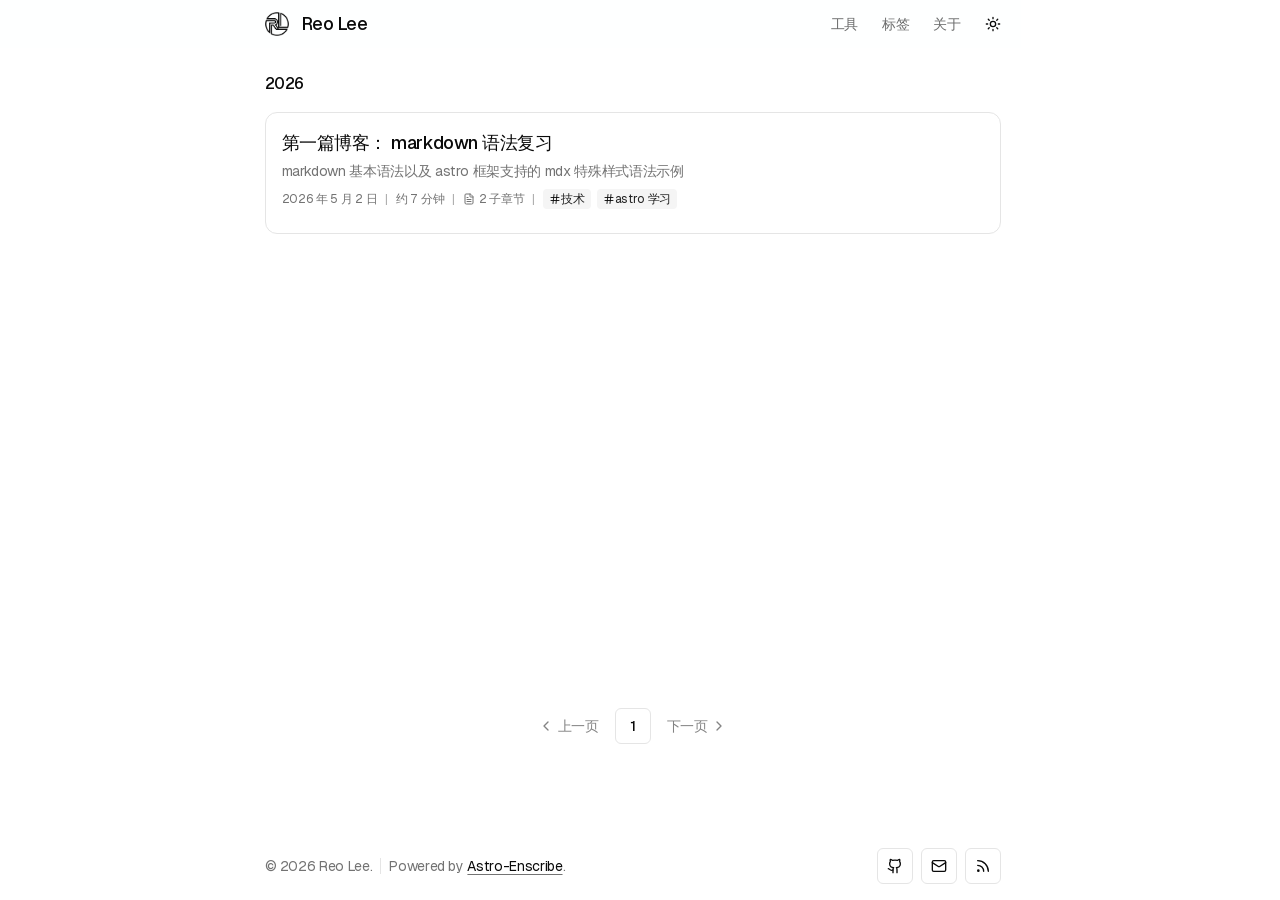
==== commit eea81c65: "Auto-deployed blog with GitHub Actions" ====
--- a/index.html
+++ b/index.html
@@ -1,4 +1,4 @@
-<!DOCTYPE html><html class="bg-background text-foreground scheme-light-dark" lang="zh-CN"> <head><meta charset="utf-8"><meta http-equiv="X-UA-Compatible" content="IE=edge"><meta name="viewport" content="width=device-width, initial-scale=1.0, user-scalable=yes"><meta name="generator" content="Astro v6.0.2"><meta name="HandheldFriendly" content="True"><meta name="mobile-web-app-capable" content="yes"><meta name="apple-mobile-web-app-capable" content="yes"><meta name="apple-mobile-web-app-status-bar-style" content="default"><meta name="format-detection" content="telephone=no,date=no,address=no,email=no,url=no"><meta name="theme-color" content="#121212" media="(prefers-color-scheme: dark)"><meta name="theme-color" content="#121212" media="(prefers-color-scheme: light)"><link rel="sitemap" href="/sitemap-index.xml"><link rel="manifest" href="/site.webmanifest"><link rel="alternate" type="application/rss+xml" title="Reo Lee" href="https://reolee.me/rss.xml"><!-- Prefer SVG favicons and provide a dark variant for dark OS/browser UI. --><link rel="icon" type="image/svg+xml" href="/favicon.svg" media="(prefers-color-scheme: light)"><link rel="icon" type="image/svg+xml" href="/favicon-dark.svg" media="(prefers-color-scheme: dark)"><link rel="icon" type="image/png" href="/favicon-96x96.png" sizes="96x96"><link rel="icon" type="image/x-icon" href="/favicon.ico"><link rel="shortcut icon" href="/favicon.ico"><meta name="apple-mobile-web-app-title" content="astro-erudite"><link rel="manifest" href="/site.webmanifest"><meta name="astro-view-transitions-enabled" content="true"><meta name="astro-view-transitions-fallback" content="animate"><script type="module" src="/_astro/ClientRouter.astro_astro_type_script_index_0_lang.DmQZLfuR.js"></script><title>主页 | Reo Lee</title><meta name="description" content="astro-erudite is a opinionated, unstyled blogging template—built with Astro, Tailwind, and shadcn/ui."><link rel="canonical" href="https://reolee.me"><meta property="og:title" content="主页"><meta property="og:description" content="astro-erudite is a opinionated, unstyled blogging template—built with Astro, Tailwind, and shadcn/ui."><meta property="og:image" content="https://reolee.me/static/1200x630.png"><meta property="og:image:alt" content="主页"><meta property="og:type" content="website"><meta property="og:locale" content="zh-CN"><meta property="og:site_name" content="Reo Lee"><meta property="og:url" content="https://reolee.me/"><meta name="twitter:title" content="主页"><meta name="twitter:description" content="astro-erudite is a opinionated, unstyled blogging template—built with Astro, Tailwind, and shadcn/ui."><meta name="twitter:image" content="https://reolee.me/static/1200x630.png"><meta name="twitter:image:alt" content="主页"><meta name="twitter:card" content="summary_large_image"><link rel="stylesheet" href="/_astro/layout.CjKQhST-.css"></head><body class="flex h-fit min-h-screen flex-col gap-y-6 font-sans"> <header data-auto-hide-header class="bg-background/50 sticky top-0 z-50 divide-y backdrop-blur-sm xl:divide-none transform-gpu translate-y-0 opacity-100 transition-[translate,opacity] duration-200 ease-in-out motion-reduce:transition-none"> <div> <div class="mx-auto flex max-w-3xl items-center justify-between gap-4 px-4 py-3"> <a href="/" target="_self" class="transition-colors duration-300 ease-in-out flex shrink-0 items-center justify-center gap-3">   <img src="/_astro/logo.Pc_-MsJj_ZeCMrT.svg" alt="Logo" loading="lazy" decoding="async" width="1966" height="1989" class="size-5 sm:size-6 dark:invert"> <span class="hidden h-full text-lg leading-none font-medium min-[400px]:block">Reo Lee</span>  </a> <div class="flex items-center gap-4"> <nav class="flex items-center gap-4 text-sm sm:gap-6"> <a href="/tags" target="_self" class="inline-block duration-300 ease-in-out text-foreground/60 hover:text-foreground capitalize transition-colors"> 标签 </a><a href="/about" target="_self" class="inline-block duration-300 ease-in-out text-foreground/60 hover:text-foreground capitalize transition-colors"> 关于 </a> </nav> <button data-slot="button" class="inline-flex items-center justify-center gap-2 whitespace-nowrap rounded-md text-sm font-medium transition-all disabled:pointer-events-none disabled:opacity-50 [&amp;_svg]:pointer-events-none [&amp;_svg:not([class*=&#x27;size-&#x27;])]:size-4 shrink-0 [&amp;_svg]:shrink-0 outline-none focus-visible:border-ring focus-visible:ring-ring/50 focus-visible:ring-[3px] aria-invalid:ring-destructive/20 dark:aria-invalid:ring-destructive/40 aria-invalid:border-destructive hover:bg-muted hover:text-foreground dark:hover:bg-muted/50 -my-2 -me-2 size-8" id="theme-toggle" title="切换主题"> <svg width="1em" height="1em" class="size-4 dark:hidden" data-icon="lucide:sun">   <symbol id="ai:lucide:sun" viewBox="0 0 24 24"><g fill="none" stroke="currentColor" stroke-linecap="round" stroke-linejoin="round" stroke-width="2"><circle cx="12" cy="12" r="4"/><path d="M12 2v2m0 16v2M4.93 4.93l1.41 1.41m11.32 11.32l1.41 1.41M2 12h2m16 0h2M6.34 17.66l-1.41 1.41M19.07 4.93l-1.41 1.41"/></g></symbol><use href="#ai:lucide:sun"></use>  </svg> <svg width="1em" height="1em" class="absolute hidden size-4 dark:block" data-icon="lucide:moon">   <symbol id="ai:lucide:moon" viewBox="0 0 24 24"><path fill="none" stroke="currentColor" stroke-linecap="round" stroke-linejoin="round" stroke-width="2" d="M20.985 12.486a9 9 0 1 1-9.473-9.472c.405-.022.617.46.402.803a6 6 0 0 0 8.268 8.268c.344-.215.825-.004.803.401"/></symbol><use href="#ai:lucide:moon"></use>  </svg> <span class="sr-only">切换主题</span> </button> <script data-astro-rerun>
+<!DOCTYPE html><html class="bg-background text-foreground scheme-light-dark" lang="zh-CN"> <head><meta charset="utf-8"><meta http-equiv="X-UA-Compatible" content="IE=edge"><meta name="viewport" content="width=device-width, initial-scale=1.0, user-scalable=yes"><meta name="generator" content="Astro v6.0.2"><meta name="HandheldFriendly" content="True"><meta name="mobile-web-app-capable" content="yes"><meta name="apple-mobile-web-app-capable" content="yes"><meta name="apple-mobile-web-app-status-bar-style" content="default"><meta name="format-detection" content="telephone=no,date=no,address=no,email=no,url=no"><meta name="theme-color" content="#121212" media="(prefers-color-scheme: dark)"><meta name="theme-color" content="#121212" media="(prefers-color-scheme: light)"><link rel="sitemap" href="/sitemap-index.xml"><link rel="manifest" href="/site.webmanifest"><link rel="alternate" type="application/rss+xml" title="Reo Lee" href="https://reolee.me/rss.xml"><!-- Prefer SVG favicons and provide a dark variant for dark OS/browser UI. --><link rel="icon" type="image/svg+xml" href="/favicon.svg" media="(prefers-color-scheme: light)"><link rel="icon" type="image/svg+xml" href="/favicon-dark.svg" media="(prefers-color-scheme: dark)"><link rel="icon" type="image/png" href="/favicon-96x96.png" sizes="96x96"><link rel="icon" type="image/x-icon" href="/favicon.ico"><link rel="shortcut icon" href="/favicon.ico"><meta name="apple-mobile-web-app-title" content="astro-erudite"><link rel="manifest" href="/site.webmanifest"><meta name="astro-view-transitions-enabled" content="true"><meta name="astro-view-transitions-fallback" content="animate"><script type="module" src="/_astro/ClientRouter.astro_astro_type_script_index_0_lang.DmQZLfuR.js"></script><title>主页 | Reo Lee</title><meta name="description" content="astro-erudite is a opinionated, unstyled blogging template—built with Astro, Tailwind, and shadcn/ui."><link rel="canonical" href="https://reolee.me"><meta property="og:title" content="主页"><meta property="og:description" content="astro-erudite is a opinionated, unstyled blogging template—built with Astro, Tailwind, and shadcn/ui."><meta property="og:image" content="https://reolee.me/static/1200x630.png"><meta property="og:image:alt" content="主页"><meta property="og:type" content="website"><meta property="og:locale" content="zh-CN"><meta property="og:site_name" content="Reo Lee"><meta property="og:url" content="https://reolee.me/"><meta name="twitter:title" content="主页"><meta name="twitter:description" content="astro-erudite is a opinionated, unstyled blogging template—built with Astro, Tailwind, and shadcn/ui."><meta name="twitter:image" content="https://reolee.me/static/1200x630.png"><meta name="twitter:image:alt" content="主页"><meta name="twitter:card" content="summary_large_image"><link rel="stylesheet" href="/_astro/layout.CK6YlOKS.css"></head><body class="flex h-fit min-h-screen flex-col gap-y-6 font-sans"> <header data-auto-hide-header class="bg-background/50 sticky top-0 z-50 divide-y backdrop-blur-sm xl:divide-none transform-gpu translate-y-0 opacity-100 transition-[translate,opacity] duration-200 ease-in-out motion-reduce:transition-none"> <div> <div class="mx-auto flex max-w-3xl items-center justify-between gap-4 px-4 py-3"> <a href="/" target="_self" class="transition-colors duration-300 ease-in-out flex shrink-0 items-center justify-center gap-3">   <img src="/_astro/logo.Pc_-MsJj_ZeCMrT.svg" alt="Logo" loading="lazy" decoding="async" width="1966" height="1989" class="size-5 sm:size-6 dark:invert"> <span class="hidden h-full text-lg leading-none font-medium min-[400px]:block">Reo Lee</span>  </a> <div class="flex items-center gap-4"> <nav class="flex items-center gap-4 text-sm sm:gap-6"> <a href="/tools" target="_self" class="inline-block duration-300 ease-in-out text-foreground/60 hover:text-foreground capitalize transition-colors"> 工具 </a><a href="/tags" target="_self" class="inline-block duration-300 ease-in-out text-foreground/60 hover:text-foreground capitalize transition-colors"> 标签 </a><a href="/about" target="_self" class="inline-block duration-300 ease-in-out text-foreground/60 hover:text-foreground capitalize transition-colors"> 关于 </a> </nav> <button data-slot="button" class="inline-flex items-center justify-center gap-2 whitespace-nowrap rounded-md text-sm font-medium transition-all disabled:pointer-events-none disabled:opacity-50 [&amp;_svg]:pointer-events-none [&amp;_svg:not([class*=&#x27;size-&#x27;])]:size-4 shrink-0 [&amp;_svg]:shrink-0 outline-none focus-visible:border-ring focus-visible:ring-ring/50 focus-visible:ring-[3px] aria-invalid:ring-destructive/20 dark:aria-invalid:ring-destructive/40 aria-invalid:border-destructive hover:bg-muted hover:text-foreground dark:hover:bg-muted/50 -my-2 -me-2 size-8" id="theme-toggle" title="切换主题"> <svg width="1em" height="1em" class="size-4 dark:hidden" data-icon="lucide:sun">   <symbol id="ai:lucide:sun" viewBox="0 0 24 24"><g fill="none" stroke="currentColor" stroke-linecap="round" stroke-linejoin="round" stroke-width="2"><circle cx="12" cy="12" r="4"/><path d="M12 2v2m0 16v2M4.93 4.93l1.41 1.41m11.32 11.32l1.41 1.41M2 12h2m16 0h2M6.34 17.66l-1.41 1.41M19.07 4.93l-1.41 1.41"/></g></symbol><use href="#ai:lucide:sun"></use>  </svg> <svg width="1em" height="1em" class="absolute hidden size-4 dark:block" data-icon="lucide:moon">   <symbol id="ai:lucide:moon" viewBox="0 0 24 24"><path fill="none" stroke="currentColor" stroke-linecap="round" stroke-linejoin="round" stroke-width="2" d="M20.985 12.486a9 9 0 1 1-9.473-9.472c.405-.022.617.46.402.803a6 6 0 0 0 8.268 8.268c.344-.215.825-.004.803.401"/></symbol><use href="#ai:lucide:moon"></use>  </svg> <span class="sr-only">切换主题</span> </button> <script data-astro-rerun>
   ;(() => {
     const theme = (() => {
       const stored = localStorage?.getItem('theme') ?? ''
@@ -12,7 +12,7 @@
     window.localStorage.setItem('theme', theme)
   })()
 </script> <script type="module">function a(){const e=document.documentElement,n=e.getAttribute("data-theme")==="dark"?"light":"dark";e.classList.add("[&_*]:transition-none"),e.setAttribute("data-theme",n),window.getComputedStyle(e).getPropertyValue("opacity"),requestAnimationFrame(()=>{e.classList.remove("[&_*]:transition-none")}),localStorage.setItem("theme",n)}function o(){document.getElementById("theme-toggle")?.addEventListener("click",a)}o();document.addEventListener("astro:after-swap",()=>{const e=localStorage.getItem("theme")||"light",t=document.documentElement;t.classList.add("[&_*]:transition-none"),window.getComputedStyle(t).getPropertyValue("opacity"),t.setAttribute("data-theme",e),requestAnimationFrame(()=>{t.classList.remove("[&_*]:transition-none")}),o()});</script> </div> </div> </div>   </header> <main class="w-full mx-auto flex grow flex-col gap-y-6 px-4 max-w-3xl">   <div class="flex min-h-[calc(100vh-18rem)] flex-col gap-y-8"> <section class="flex flex-col gap-y-4"> <div class="font-medium">2026</div> <ul class="flex flex-col gap-4"> <li> <div class="hover:bg-muted/50 rounded-xl border p-4 transition-colors duration-300 ease-in-out"> <div class="flex flex-col gap-4 sm:flex-row">  <div class="grow"> <h3 class="mb-1 text-lg font-medium"> <a href="/blog/2026/05/first-post" target="_self" class="inline-block transition-colors duration-300 ease-in-out hover:underline underline-offset-4"> 第一篇博客： markdown 语法复习 </a> </h3> <p class="text-muted-foreground mb-2 text-sm"> markdown 基本语法以及 astro 框架支持的 mdx 特殊样式语法示例 </p> <div class="text-muted-foreground mb-2 flex items-center gap-x-2 overflow-x-auto whitespace-nowrap text-xs"> <span>2026年5月2日</span> <span class="opacity-60">|</span> <span>约7分钟</span>  <span class="opacity-60">|</span> <span class="flex items-center gap-1"> <svg width="1em" height="1em" class="size-3" data-icon="lucide:file-text">   <symbol id="ai:lucide:file-text" viewBox="0 0 24 24"><g fill="none" stroke="currentColor" stroke-linecap="round" stroke-linejoin="round" stroke-width="2"><path d="M6 22a2 2 0 0 1-2-2V4a2 2 0 0 1 2-2h8a2.4 2.4 0 0 1 1.704.706l3.588 3.588A2.4 2.4 0 0 1 20 8v12a2 2 0 0 1-2 2z"/><path d="M14 2v5a1 1 0 0 0 1 1h5M10 9H8m8 4H8m8 4H8"/></g></symbol><use href="#ai:lucide:file-text"></use>  </svg> 2 子章节
-</span>   <span class="opacity-60">|</span> <span class="inline-flex items-center gap-1.5"> <a href="/tags/技术" target="_self" class="transition-colors duration-300 ease-in-out bg-muted hover:bg-muted/90 text-foreground/90 hover:text-foreground inline-flex items-center gap-0 rounded px-1.5 py-0.5">  <svg width="1em" height="1em" class="size-3" data-icon="lucide:hash">   <symbol id="ai:lucide:hash" viewBox="0 0 24 24"><path fill="none" stroke="currentColor" stroke-linecap="round" stroke-linejoin="round" stroke-width="2" d="M4 9h16M4 15h16M10 3L8 21m8-18l-2 18"/></symbol><use href="#ai:lucide:hash"></use>  </svg> 技术 </a><a href="/tags/astro学习" target="_self" class="transition-colors duration-300 ease-in-out bg-muted hover:bg-muted/90 text-foreground/90 hover:text-foreground inline-flex items-center gap-0 rounded px-1.5 py-0.5">  <svg width="1em" height="1em" viewBox="0 0 24 24" class="size-3" data-icon="lucide:hash">   <use href="#ai:lucide:hash"></use>  </svg> astro学习 </a> </span>  </div> </div> </div> </div> </li> </ul> </section> </div> <style>astro-island,astro-slot,astro-static-slot{display:contents}</style><script>(()=>{var e=async t=>{await(await t())()};(self.Astro||(self.Astro={})).load=e;window.dispatchEvent(new Event("astro:load"));})();</script><script>(()=>{var A=Object.defineProperty;var g=(i,o,a)=>o in i?A(i,o,{enumerable:!0,configurable:!0,writable:!0,value:a}):i[o]=a;var d=(i,o,a)=>g(i,typeof o!="symbol"?o+"":o,a);{let i={0:t=>m(t),1:t=>a(t),2:t=>new RegExp(t),3:t=>new Date(t),4:t=>new Map(a(t)),5:t=>new Set(a(t)),6:t=>BigInt(t),7:t=>new URL(t),8:t=>new Uint8Array(t),9:t=>new Uint16Array(t),10:t=>new Uint32Array(t),11:t=>Number.POSITIVE_INFINITY*t},o=t=>{let[l,e]=t;return l in i?i[l](e):void 0},a=t=>t.map(o),m=t=>typeof t!="object"||t===null?t:Object.fromEntries(Object.entries(t).map(([l,e])=>[l,o(e)]));class y extends HTMLElement{constructor(){super(...arguments);d(this,"Component");d(this,"hydrator");d(this,"hydrate",async()=>{var b;if(!this.hydrator||!this.isConnected)return;let e=(b=this.parentElement)==null?void 0:b.closest("astro-island[ssr]");if(e){e.addEventListener("astro:hydrate",this.hydrate,{once:!0});return}let c=this.querySelectorAll("astro-slot"),n={},h=this.querySelectorAll("template[data-astro-template]");for(let r of h){let s=r.closest(this.tagName);s!=null&&s.isSameNode(this)&&(n[r.getAttribute("data-astro-template")||"default"]=r.innerHTML,r.remove())}for(let r of c){let s=r.closest(this.tagName);s!=null&&s.isSameNode(this)&&(n[r.getAttribute("name")||"default"]=r.innerHTML)}let p;try{p=this.hasAttribute("props")?m(JSON.parse(this.getAttribute("props"))):{}}catch(r){let s=this.getAttribute("component-url")||"<unknown>",v=this.getAttribute("component-export");throw v&&(s+=` (export ${v})`),console.error(`[hydrate] Error parsing props for component ${s}`,this.getAttribute("props"),r),r}let u;await this.hydrator(this)(this.Component,p,n,{client:this.getAttribute("client")}),this.removeAttribute("ssr"),this.dispatchEvent(new CustomEvent("astro:hydrate"))});d(this,"unmount",()=>{this.isConnected||this.dispatchEvent(new CustomEvent("astro:unmount"))})}disconnectedCallback(){document.removeEventListener("astro:after-swap",this.unmount),document.addEventListener("astro:after-swap",this.unmount,{once:!0})}connectedCallback(){if(!this.hasAttribute("await-children")||document.readyState==="interactive"||document.readyState==="complete")this.childrenConnectedCallback();else{let e=()=>{document.removeEventListener("DOMContentLoaded",e),c.disconnect(),this.childrenConnectedCallback()},c=new MutationObserver(()=>{var n;((n=this.lastChild)==null?void 0:n.nodeType)===Node.COMMENT_NODE&&this.lastChild.nodeValue==="astro:end"&&(this.lastChild.remove(),e())});c.observe(this,{childList:!0}),document.addEventListener("DOMContentLoaded",e)}}async childrenConnectedCallback(){let e=this.getAttribute("before-hydration-url");e&&await import(e),this.start()}async start(){let e=JSON.parse(this.getAttribute("opts")),c=this.getAttribute("client");if(Astro[c]===void 0){window.addEventListener(`astro:${c}`,()=>this.start(),{once:!0});return}try{await Astro[c](async()=>{let n=this.getAttribute("renderer-url"),[h,{default:p}]=await Promise.all([import(this.getAttribute("component-url")),n?import(n):()=>()=>{}]),u=this.getAttribute("component-export")||"default";if(!u.includes("."))this.Component=h[u];else{this.Component=h;for(let f of u.split("."))this.Component=this.Component[f]}return this.hydrator=p,this.hydrate},e,this)}catch(n){console.error(`[astro-island] Error hydrating ${this.getAttribute("component-url")}`,n)}}attributeChangedCallback(){this.hydrate()}}d(y,"observedAttributes",["props"]),customElements.get("astro-island")||customElements.define("astro-island",y)}})();</script><astro-island uid="Z23q9kS" prefix="r3" component-url="/_astro/pagination.DwXsdphT.js" component-export="default" renderer-url="/_astro/client.CvK2Ro-4.js" props="{&quot;currentPage&quot;:[0,1],&quot;totalPages&quot;:[0,1],&quot;baseUrl&quot;:[0,&quot;/blog/&quot;]}" ssr client="load" opts="{&quot;name&quot;:&quot;PaginationComponent&quot;,&quot;value&quot;:true}" await-children><nav role="navigation" aria-label="分页" data-slot="pagination" class="mx-auto flex w-full justify-center"><ul data-slot="pagination-content" class="flex flex-row items-center gap-1 flex-wrap"><li data-slot="pagination-item"><a data-slot="pagination-link" data-disabled="true" class="inline-flex items-center justify-center whitespace-nowrap rounded-md text-sm font-medium transition-all disabled:pointer-events-none disabled:opacity-50 [&amp;_svg]:pointer-events-none [&amp;_svg:not([class*=&#x27;size-&#x27;])]:size-4 shrink-0 [&amp;_svg]:shrink-0 outline-none focus-visible:border-ring focus-visible:ring-ring/50 focus-visible:ring-[3px] aria-invalid:ring-destructive/20 dark:aria-invalid:ring-destructive/40 aria-invalid:border-destructive hover:bg-muted hover:text-foreground dark:hover:bg-muted/50 h-9 py-2 has-[&gt;svg]:px-3 pointer-events-none opacity-50 gap-1 px-2.5 sm:pl-2.5" aria-label="前往上一页"><svg xmlns="http://www.w3.org/2000/svg" width="24" height="24" viewBox="0 0 24 24" fill="none" stroke="currentColor" stroke-width="2" stroke-linecap="round" stroke-linejoin="round" class="lucide lucide-chevron-left"><path d="m15 18-6-6 6-6"></path></svg><span class="hidden sm:block">上一页</span></a></li><li data-slot="pagination-item"><a aria-current="page" data-slot="pagination-link" data-active="true" class="inline-flex items-center justify-center gap-2 whitespace-nowrap rounded-md text-sm font-medium transition-all disabled:pointer-events-none disabled:opacity-50 [&amp;_svg]:pointer-events-none [&amp;_svg:not([class*=&#x27;size-&#x27;])]:size-4 shrink-0 [&amp;_svg]:shrink-0 outline-none focus-visible:border-ring focus-visible:ring-ring/50 focus-visible:ring-[3px] aria-invalid:ring-destructive/20 dark:aria-invalid:ring-destructive/40 aria-invalid:border-destructive border bg-background hover:bg-muted hover:text-foreground dark:bg-input/30 dark:border-input dark:hover:bg-input/50 size-9" href="/blog/">1</a></li><li data-slot="pagination-item"><a data-slot="pagination-link" data-disabled="true" class="inline-flex items-center justify-center whitespace-nowrap rounded-md text-sm font-medium transition-all disabled:pointer-events-none disabled:opacity-50 [&amp;_svg]:pointer-events-none [&amp;_svg:not([class*=&#x27;size-&#x27;])]:size-4 shrink-0 [&amp;_svg]:shrink-0 outline-none focus-visible:border-ring focus-visible:ring-ring/50 focus-visible:ring-[3px] aria-invalid:ring-destructive/20 dark:aria-invalid:ring-destructive/40 aria-invalid:border-destructive hover:bg-muted hover:text-foreground dark:hover:bg-muted/50 h-9 py-2 has-[&gt;svg]:px-3 pointer-events-none opacity-50 gap-1 px-2.5 sm:pr-2.5" aria-label="前往下一页"><span class="hidden sm:block">下一页</span><svg xmlns="http://www.w3.org/2000/svg" width="24" height="24" viewBox="0 0 24 24" fill="none" stroke="currentColor" stroke-width="2" stroke-linecap="round" stroke-linejoin="round" class="lucide lucide-chevron-right"><path d="m9 18 6-6-6-6"></path></svg></a></li></ul></nav><!--astro:end--></astro-island>  </main> <footer class="mx-auto mb-8 flex w-full max-w-3xl flex-col items-center justify-center gap-y-2 px-4 sm:mb-4 sm:flex-row sm:justify-between"> <div class="flex flex-wrap items-center justify-center gap-x-2 text-center"> <span class="text-muted-foreground text-sm">
+</span>   <span class="opacity-60">|</span> <span class="inline-flex items-center gap-1.5"> <a href="/tags/技术" target="_self" class="transition-colors duration-300 ease-in-out bg-muted hover:bg-muted/90 text-foreground/90 hover:text-foreground inline-flex items-center gap-0 rounded px-1.5 py-0.5">  <svg width="1em" height="1em" class="size-3" data-icon="lucide:hash">   <symbol id="ai:lucide:hash" viewBox="0 0 24 24"><path fill="none" stroke="currentColor" stroke-linecap="round" stroke-linejoin="round" stroke-width="2" d="M4 9h16M4 15h16M10 3L8 21m8-18l-2 18"/></symbol><use href="#ai:lucide:hash"></use>  </svg> 技术 </a><a href="/tags/astro学习" target="_self" class="transition-colors duration-300 ease-in-out bg-muted hover:bg-muted/90 text-foreground/90 hover:text-foreground inline-flex items-center gap-0 rounded px-1.5 py-0.5">  <svg width="1em" height="1em" viewBox="0 0 24 24" class="size-3" data-icon="lucide:hash">   <use href="#ai:lucide:hash"></use>  </svg> astro学习 </a> </span>  </div> </div> </div> </div> </li> </ul> </section> </div> <style>astro-island,astro-slot,astro-static-slot{display:contents}</style><script>(()=>{var e=async t=>{await(await t())()};(self.Astro||(self.Astro={})).load=e;window.dispatchEvent(new Event("astro:load"));})();</script><script>(()=>{var A=Object.defineProperty;var g=(i,o,a)=>o in i?A(i,o,{enumerable:!0,configurable:!0,writable:!0,value:a}):i[o]=a;var d=(i,o,a)=>g(i,typeof o!="symbol"?o+"":o,a);{let i={0:t=>m(t),1:t=>a(t),2:t=>new RegExp(t),3:t=>new Date(t),4:t=>new Map(a(t)),5:t=>new Set(a(t)),6:t=>BigInt(t),7:t=>new URL(t),8:t=>new Uint8Array(t),9:t=>new Uint16Array(t),10:t=>new Uint32Array(t),11:t=>Number.POSITIVE_INFINITY*t},o=t=>{let[l,e]=t;return l in i?i[l](e):void 0},a=t=>t.map(o),m=t=>typeof t!="object"||t===null?t:Object.fromEntries(Object.entries(t).map(([l,e])=>[l,o(e)]));class y extends HTMLElement{constructor(){super(...arguments);d(this,"Component");d(this,"hydrator");d(this,"hydrate",async()=>{var b;if(!this.hydrator||!this.isConnected)return;let e=(b=this.parentElement)==null?void 0:b.closest("astro-island[ssr]");if(e){e.addEventListener("astro:hydrate",this.hydrate,{once:!0});return}let c=this.querySelectorAll("astro-slot"),n={},h=this.querySelectorAll("template[data-astro-template]");for(let r of h){let s=r.closest(this.tagName);s!=null&&s.isSameNode(this)&&(n[r.getAttribute("data-astro-template")||"default"]=r.innerHTML,r.remove())}for(let r of c){let s=r.closest(this.tagName);s!=null&&s.isSameNode(this)&&(n[r.getAttribute("name")||"default"]=r.innerHTML)}let p;try{p=this.hasAttribute("props")?m(JSON.parse(this.getAttribute("props"))):{}}catch(r){let s=this.getAttribute("component-url")||"<unknown>",v=this.getAttribute("component-export");throw v&&(s+=` (export ${v})`),console.error(`[hydrate] Error parsing props for component ${s}`,this.getAttribute("props"),r),r}let u;await this.hydrator(this)(this.Component,p,n,{client:this.getAttribute("client")}),this.removeAttribute("ssr"),this.dispatchEvent(new CustomEvent("astro:hydrate"))});d(this,"unmount",()=>{this.isConnected||this.dispatchEvent(new CustomEvent("astro:unmount"))})}disconnectedCallback(){document.removeEventListener("astro:after-swap",this.unmount),document.addEventListener("astro:after-swap",this.unmount,{once:!0})}connectedCallback(){if(!this.hasAttribute("await-children")||document.readyState==="interactive"||document.readyState==="complete")this.childrenConnectedCallback();else{let e=()=>{document.removeEventListener("DOMContentLoaded",e),c.disconnect(),this.childrenConnectedCallback()},c=new MutationObserver(()=>{var n;((n=this.lastChild)==null?void 0:n.nodeType)===Node.COMMENT_NODE&&this.lastChild.nodeValue==="astro:end"&&(this.lastChild.remove(),e())});c.observe(this,{childList:!0}),document.addEventListener("DOMContentLoaded",e)}}async childrenConnectedCallback(){let e=this.getAttribute("before-hydration-url");e&&await import(e),this.start()}async start(){let e=JSON.parse(this.getAttribute("opts")),c=this.getAttribute("client");if(Astro[c]===void 0){window.addEventListener(`astro:${c}`,()=>this.start(),{once:!0});return}try{await Astro[c](async()=>{let n=this.getAttribute("renderer-url"),[h,{default:p}]=await Promise.all([import(this.getAttribute("component-url")),n?import(n):()=>()=>{}]),u=this.getAttribute("component-export")||"default";if(!u.includes("."))this.Component=h[u];else{this.Component=h;for(let f of u.split("."))this.Component=this.Component[f]}return this.hydrator=p,this.hydrate},e,this)}catch(n){console.error(`[astro-island] Error hydrating ${this.getAttribute("component-url")}`,n)}}attributeChangedCallback(){this.hydrate()}}d(y,"observedAttributes",["props"]),customElements.get("astro-island")||customElements.define("astro-island",y)}})();</script><astro-island uid="Z23q9kS" prefix="r3" component-url="/_astro/pagination.niFCfwlr.js" component-export="default" renderer-url="/_astro/client.CvK2Ro-4.js" props="{&quot;currentPage&quot;:[0,1],&quot;totalPages&quot;:[0,1],&quot;baseUrl&quot;:[0,&quot;/blog/&quot;]}" ssr client="load" opts="{&quot;name&quot;:&quot;PaginationComponent&quot;,&quot;value&quot;:true}" await-children><nav role="navigation" aria-label="分页" data-slot="pagination" class="mx-auto flex w-full justify-center"><ul data-slot="pagination-content" class="flex flex-row items-center gap-1 flex-wrap"><li data-slot="pagination-item"><a data-slot="pagination-link" data-disabled="true" class="inline-flex items-center justify-center whitespace-nowrap rounded-md text-sm font-medium transition-all disabled:pointer-events-none disabled:opacity-50 [&amp;_svg]:pointer-events-none [&amp;_svg:not([class*=&#x27;size-&#x27;])]:size-4 shrink-0 [&amp;_svg]:shrink-0 outline-none focus-visible:border-ring focus-visible:ring-ring/50 focus-visible:ring-[3px] aria-invalid:ring-destructive/20 dark:aria-invalid:ring-destructive/40 aria-invalid:border-destructive hover:bg-muted hover:text-foreground dark:hover:bg-muted/50 h-9 py-2 has-[&gt;svg]:px-3 pointer-events-none opacity-50 gap-1 px-2.5 sm:pl-2.5" aria-label="前往上一页"><svg xmlns="http://www.w3.org/2000/svg" width="24" height="24" viewBox="0 0 24 24" fill="none" stroke="currentColor" stroke-width="2" stroke-linecap="round" stroke-linejoin="round" class="lucide lucide-chevron-left"><path d="m15 18-6-6 6-6"></path></svg><span class="hidden sm:block">上一页</span></a></li><li data-slot="pagination-item"><a aria-current="page" data-slot="pagination-link" data-active="true" class="inline-flex items-center justify-center gap-2 whitespace-nowrap rounded-md text-sm font-medium transition-all disabled:pointer-events-none disabled:opacity-50 [&amp;_svg]:pointer-events-none [&amp;_svg:not([class*=&#x27;size-&#x27;])]:size-4 shrink-0 [&amp;_svg]:shrink-0 outline-none focus-visible:border-ring focus-visible:ring-ring/50 focus-visible:ring-[3px] aria-invalid:ring-destructive/20 dark:aria-invalid:ring-destructive/40 aria-invalid:border-destructive border bg-background hover:bg-muted hover:text-foreground dark:bg-input/30 dark:border-input dark:hover:bg-input/50 size-9" href="/blog/">1</a></li><li data-slot="pagination-item"><a data-slot="pagination-link" data-disabled="true" class="inline-flex items-center justify-center whitespace-nowrap rounded-md text-sm font-medium transition-all disabled:pointer-events-none disabled:opacity-50 [&amp;_svg]:pointer-events-none [&amp;_svg:not([class*=&#x27;size-&#x27;])]:size-4 shrink-0 [&amp;_svg]:shrink-0 outline-none focus-visible:border-ring focus-visible:ring-ring/50 focus-visible:ring-[3px] aria-invalid:ring-destructive/20 dark:aria-invalid:ring-destructive/40 aria-invalid:border-destructive hover:bg-muted hover:text-foreground dark:hover:bg-muted/50 h-9 py-2 has-[&gt;svg]:px-3 pointer-events-none opacity-50 gap-1 px-2.5 sm:pr-2.5" aria-label="前往下一页"><span class="hidden sm:block">下一页</span><svg xmlns="http://www.w3.org/2000/svg" width="24" height="24" viewBox="0 0 24 24" fill="none" stroke="currentColor" stroke-width="2" stroke-linecap="round" stroke-linejoin="round" class="lucide lucide-chevron-right"><path d="m9 18 6-6-6-6"></path></svg></a></li></ul></nav><!--astro:end--></astro-island>  </main> <footer class="mx-auto mb-8 flex w-full max-w-3xl flex-col items-center justify-center gap-y-2 px-4 sm:mb-4 sm:flex-row sm:justify-between"> <div class="flex flex-wrap items-center justify-center gap-x-2 text-center"> <span class="text-muted-foreground text-sm">
 &copy; 2026 Reo Lee.
 </span> <div data-orientation="vertical" role="none" data-slot="separator-root" class="bg-border shrink-0 data-[orientation=horizontal]:h-px data-[orientation=horizontal]:w-full data-[orientation=vertical]:h-full data-[orientation=vertical]:w-px hidden h-4! sm:block"></div> <p class="text-muted-foreground text-sm">
 Powered by <a href="https://github.com/jktrn/astro-erudite" target="_blank" class="inline-block transition-colors duration-300 ease-in-out underline decoration-muted-foreground underline-offset-[3px] hover:decoration-foreground text-foreground"> Astro-Enscribe </a>.
--- a/_astro/layout.CK6YlOKS.css
+++ b/_astro/layout.CK6YlOKS.css
@@ -0,0 +1 @@
+@layer properties{@supports (((-webkit-hyphens:none)) and (not (margin-trim:inline))) or ((-moz-orient:inline) and (not (color:rgb(from red r g b)))){*,:before,:after,::backdrop{--tw-translate-x:0;--tw-translate-y:0;--tw-translate-z:0;--tw-rotate-x:initial;--tw-rotate-y:initial;--tw-rotate-z:initial;--tw-skew-x:initial;--tw-skew-y:initial;--tw-space-y-reverse:0;--tw-divide-y-reverse:0;--tw-border-style:solid;--tw-mask-linear:linear-gradient(#fff, #fff);--tw-mask-radial:linear-gradient(#fff, #fff);--tw-mask-conic:linear-gradient(#fff, #fff);--tw-mask-left:linear-gradient(#fff, #fff);--tw-mask-right:linear-gradient(#fff, #fff);--tw-mask-bottom:linear-gradient(#fff, #fff);--tw-mask-top:linear-gradient(#fff, #fff);--tw-mask-top-from-position:0%;--tw-mask-top-to-position:100%;--tw-mask-top-from-color:black;--tw-mask-top-to-color:transparent;--tw-mask-bottom-from-position:0%;--tw-mask-bottom-to-position:100%;--tw-mask-bottom-from-color:black;--tw-mask-bottom-to-color:transparent;--tw-leading:initial;--tw-font-weight:initial;--tw-outline-style:solid;--tw-backdrop-blur:initial;--tw-backdrop-brightness:initial;--tw-backdrop-contrast:initial;--tw-backdrop-grayscale:initial;--tw-backdrop-hue-rotate:initial;--tw-backdrop-invert:initial;--tw-backdrop-opacity:initial;--tw-backdrop-saturate:initial;--tw-backdrop-sepia:initial;--tw-duration:initial;--tw-ease:initial;--tw-shadow:0 0 #0000;--tw-shadow-color:initial;--tw-shadow-alpha:100%;--tw-inset-shadow:0 0 #0000;--tw-inset-shadow-color:initial;--tw-inset-shadow-alpha:100%;--tw-ring-color:initial;--tw-ring-shadow:0 0 #0000;--tw-inset-ring-color:initial;--tw-inset-ring-shadow:0 0 #0000;--tw-ring-inset:initial;--tw-ring-offset-width:0px;--tw-ring-offset-color:#fff;--tw-ring-offset-shadow:0 0 #0000;--tw-blur:initial;--tw-brightness:initial;--tw-contrast:initial;--tw-grayscale:initial;--tw-hue-rotate:initial;--tw-invert:initial;--tw-opacity:initial;--tw-saturate:initial;--tw-sepia:initial;--tw-drop-shadow:initial;--tw-drop-shadow-color:initial;--tw-drop-shadow-alpha:100%;--tw-drop-shadow-size:initial;--tw-tracking:initial}}}@layer theme{:root,:host{--font-sans:"SF-Pro-Rounded-Regular", "PingFangSC-Regular", "PingFang SC", Geist, ui-sans-serif, system-ui, sans-serif, "Apple Color Emoji", "Segoe UI Emoji", "Segoe UI Symbol", "Noto Color Emoji";--font-mono:"Consolas-Regular", "SFMono-Regular", "SF-Pro-Rounded-Regular", "Geist Mono", ui-monospace, SFMono-Regular, Menlo, Monaco, Consolas, "Liberation Mono", "Courier New", monospace;--color-red-300:oklch(80.8% .114 19.571);--color-red-500:oklch(63.7% .237 25.331);--color-red-700:oklch(50.5% .213 27.518);--color-red-950:oklch(25.8% .092 26.042);--color-orange-300:oklch(83.7% .128 66.29);--color-orange-600:oklch(64.6% .222 41.116);--color-orange-700:oklch(55.3% .195 38.402);--color-orange-950:oklch(26.6% .079 36.259);--color-amber-300:oklch(87.9% .169 91.605);--color-amber-500:oklch(76.9% .188 70.08);--color-amber-700:oklch(55.5% .163 48.998);--color-amber-950:oklch(27.9% .077 45.635);--color-yellow-300:oklch(90.5% .182 98.111);--color-yellow-500:oklch(79.5% .184 86.047);--color-yellow-700:oklch(55.4% .135 66.442);--color-yellow-950:oklch(28.6% .066 53.813);--color-lime-300:oklch(89.7% .196 126.665);--color-lime-500:oklch(76.8% .233 130.85);--color-lime-700:oklch(53.2% .157 131.589);--color-lime-950:oklch(27.4% .072 132.109);--color-green-300:oklch(87.1% .15 154.449);--color-green-500:oklch(72.3% .219 149.579);--color-green-700:oklch(52.7% .154 150.069);--color-green-950:oklch(26.6% .065 152.934);--color-emerald-300:oklch(84.5% .143 164.978);--color-emerald-500:oklch(69.6% .17 162.48);--color-emerald-600:oklch(59.6% .145 163.225);--color-emerald-700:oklch(50.8% .118 165.612);--color-emerald-950:oklch(26.2% .051 172.552);--color-teal-300:oklch(85.5% .138 181.071);--color-teal-500:oklch(70.4% .14 182.503);--color-teal-700:oklch(51.1% .096 186.391);--color-teal-950:oklch(27.7% .046 192.524);--color-cyan-300:oklch(86.5% .127 207.078);--color-cyan-500:oklch(71.5% .143 215.221);--color-cyan-700:oklch(52% .105 223.128);--color-cyan-950:oklch(30.2% .056 229.695);--color-sky-300:oklch(82.8% .111 230.318);--color-sky-400:oklch(74.6% .16 232.661);--color-sky-500:oklch(68.5% .169 237.323);--color-sky-700:oklch(50% .134 242.749);--color-sky-950:oklch(29.3% .066 243.157);--color-blue-300:oklch(80.9% .105 251.813);--color-blue-500:oklch(62.3% .214 259.815);--color-blue-600:oklch(54.6% .245 262.881);--color-blue-700:oklch(48.8% .243 264.376);--color-blue-950:oklch(28.2% .091 267.935);--color-indigo-300:oklch(78.5% .115 274.713);--color-indigo-500:oklch(58.5% .233 277.117);--color-indigo-700:oklch(45.7% .24 277.023);--color-indigo-950:oklch(25.7% .09 281.288);--color-violet-300:oklch(81.1% .111 293.571);--color-violet-600:oklch(54.1% .281 293.009);--color-violet-700:oklch(49.1% .27 292.581);--color-violet-950:oklch(28.3% .141 291.089);--color-purple-300:oklch(82.7% .119 306.383);--color-purple-500:oklch(62.7% .265 303.9);--color-purple-700:oklch(49.6% .265 301.924);--color-purple-950:oklch(29.1% .149 302.717);--color-pink-300:oklch(82.3% .12 346.018);--color-pink-500:oklch(65.6% .241 354.308);--color-pink-700:oklch(52.5% .223 3.958);--color-pink-950:oklch(28.4% .109 3.907);--color-slate-300:oklch(86.9% .022 252.894);--color-slate-400:oklch(70.4% .04 256.788);--color-slate-500:oklch(55.4% .046 257.417);--color-slate-700:oklch(37.2% .044 257.287);--color-slate-950:oklch(12.9% .042 264.695);--color-gray-300:oklch(87.2% .01 258.338);--color-gray-400:oklch(70.7% .022 261.325);--color-gray-500:oklch(55.1% .027 264.364);--color-gray-700:oklch(37.3% .034 259.733);--color-gray-950:oklch(13% .028 261.692);--color-stone-50:oklch(98.5% .001 106.423);--color-stone-900:oklch(21.6% .006 56.043);--color-white:#fff;--spacing:.25rem;--breakpoint-md:48rem;--container-3xs:16rem;--container-xs:20rem;--container-md:28rem;--container-3xl:48rem;--container-5xl:64rem;--text-xs:.75rem;--text-xs--line-height:calc(1 / .75);--text-sm:.875rem;--text-sm--line-height:calc(1.25 / .875);--text-base:1rem;--text-base--line-height: 1.5 ;--text-lg:1.125rem;--text-lg--line-height:calc(1.75 / 1.125);--text-3xl:1.875rem;--text-3xl--line-height: 1.2 ;--text-4xl:2.25rem;--text-4xl--line-height:calc(2.5 / 2.25);--font-weight-normal:400;--font-weight-medium:500;--tracking-tight:-.025em;--leading-tight:1.25;--radius-md:.375rem;--radius-lg:.5rem;--radius-xl:.75rem;--radius-2xl:1rem;--ease-in-out:cubic-bezier(.4, 0, .2, 1);--animate-spin:spin 1s linear infinite;--blur-sm:8px;--default-transition-duration:.15s;--default-transition-timing-function:cubic-bezier(.4, 0, .2, 1);--default-font-family:"SF-Pro-Rounded-Regular", "PingFangSC-Regular", "PingFang SC", Geist, ui-sans-serif, system-ui, sans-serif, "Apple Color Emoji", "Segoe UI Emoji", "Segoe UI Symbol", "Noto Color Emoji";--default-mono-font-family:"Consolas-Regular", "SFMono-Regular", "SF-Pro-Rounded-Regular", "Geist Mono", ui-monospace, SFMono-Regular, Menlo, Monaco, Consolas, "Liberation Mono", "Courier New", monospace}}@layer base{*,:after,:before,::backdrop{box-sizing:border-box;border:0 solid;margin:0;padding:0}::file-selector-button{box-sizing:border-box;border:0 solid;margin:0;padding:0}html,:host{-webkit-text-size-adjust:100%;tab-size:4;line-height:1.5;font-family:var(--default-font-family,ui-sans-serif, system-ui, sans-serif, "Apple Color Emoji", "Segoe UI Emoji", "Segoe UI Symbol", "Noto Color Emoji");font-feature-settings:var(--default-font-feature-settings,normal);font-variation-settings:var(--default-font-variation-settings,normal);-webkit-tap-highlight-color:transparent}hr{height:0;color:inherit;border-top-width:1px}abbr:where([title]){-webkit-text-decoration:underline dotted;text-decoration:underline dotted}h1,h2,h3,h4,h5,h6{font-size:inherit;font-weight:inherit}a{color:inherit;-webkit-text-decoration:inherit;text-decoration:inherit}b,strong{font-weight:bolder}code,kbd,samp,pre{font-family:var(--default-mono-font-family,ui-monospace, SFMono-Regular, Menlo, Monaco, Consolas, "Liberation Mono", "Courier New", monospace);font-feature-settings:var(--default-mono-font-feature-settings,normal);font-variation-settings:var(--default-mono-font-variation-settings,normal);font-size:1em}small{font-size:80%}sub,sup{vertical-align:baseline;font-size:75%;line-height:0;position:relative}sub{bottom:-.25em}sup{top:-.5em}table{text-indent:0;border-color:inherit;border-collapse:collapse}:-moz-focusring{outline:auto}progress{vertical-align:baseline}summary{display:list-item}ol,ul,menu{list-style:none}img,svg,video,canvas,audio,iframe,embed,object{vertical-align:middle;display:block}img,video{max-width:100%;height:auto}button,input,select,optgroup,textarea{font:inherit;font-feature-settings:inherit;font-variation-settings:inherit;letter-spacing:inherit;color:inherit;opacity:1;background-color:#0000;border-radius:0}::file-selector-button{font:inherit;font-feature-settings:inherit;font-variation-settings:inherit;letter-spacing:inherit;color:inherit;opacity:1;background-color:#0000;border-radius:0}:where(select:is([multiple],[size])) optgroup{font-weight:bolder}:where(select:is([multiple],[size])) optgroup option{padding-inline-start:20px}::file-selector-button{margin-inline-end:4px}::placeholder{opacity:1}@supports (not ((-webkit-appearance:-apple-pay-button))) or (contain-intrinsic-size:1px){::placeholder{color:currentColor}@supports (color:color-mix(in lab,red,red)){::placeholder{color:color-mix(in oklab,currentcolor 50%,transparent)}}}textarea{resize:vertical}::-webkit-search-decoration{-webkit-appearance:none}::-webkit-date-and-time-value{min-height:1lh;text-align:inherit}::-webkit-datetime-edit{display:inline-flex}::-webkit-datetime-edit-fields-wrapper{padding:0}::-webkit-datetime-edit{padding-block:0}::-webkit-datetime-edit-year-field{padding-block:0}::-webkit-datetime-edit-month-field{padding-block:0}::-webkit-datetime-edit-day-field{padding-block:0}::-webkit-datetime-edit-hour-field{padding-block:0}::-webkit-datetime-edit-minute-field{padding-block:0}::-webkit-datetime-edit-second-field{padding-block:0}::-webkit-datetime-edit-millisecond-field{padding-block:0}::-webkit-datetime-edit-meridiem-field{padding-block:0}::-webkit-calendar-picker-indicator{line-height:1}:-moz-ui-invalid{box-shadow:none}button,input:where([type=button],[type=reset],[type=submit]){appearance:button}::file-selector-button{appearance:button}::-webkit-inner-spin-button{height:auto}::-webkit-outer-spin-button{height:auto}[hidden]:where(:not([hidden=until-found])){display:none!important}*,:after,:before,::backdrop{border-color:var(--border);--tw-tracking:var(--tracking-tight);letter-spacing:var(--tracking-tight);outline-color:var(--ring)}::file-selector-button{border-color:var(--border);--tw-tracking:var(--tracking-tight);letter-spacing:var(--tracking-tight);outline-color:var(--ring)}@supports (color:color-mix(in lab,red,red)){::file-selector-button{outline-color:color-mix(in oklab,var(--ring) 50%,transparent)}*,:after,:before,::backdrop{outline-color:color-mix(in oklab,var(--ring) 50%,transparent)}}}@layer components;@layer utilities{.pointer-events-none{pointer-events:none}.collapse{visibility:collapse}.visible{visibility:visible}.sr-only{clip-path:inset(50%);white-space:nowrap;border-width:0;width:1px;height:1px;margin:-1px;padding:0;position:absolute;overflow:hidden}.absolute{position:absolute}.fixed{position:fixed}.relative{position:relative}.static{position:static}.sticky{position:sticky}.start{inset-inline-start:var(--spacing)}.end{inset-inline-end:var(--spacing)}.top-0{top:calc(var(--spacing) * 0)}.top-20{top:calc(var(--spacing) * 20)}.right-8{right:calc(var(--spacing) * 8)}.bottom-8{bottom:calc(var(--spacing) * 8)}.z-10{z-index:10}.z-50{z-index:50}.col-span-full{grid-column:1/-1}.col-start-1{grid-column-start:1}.col-start-2{grid-column-start:2}.col-start-3{grid-column-start:3}.row-span-1{grid-row:span 1/span 1}.container{width:100%}@media(min-width:40rem){.container{max-width:40rem}}@media(min-width:48rem){.container{max-width:48rem}}@media(min-width:64rem){.container{max-width:64rem}}@media(min-width:80rem){.container{max-width:80rem}}@media(min-width:96rem){.container{max-width:96rem}}.mx-auto{margin-inline:auto}.-my-2{margin-block:calc(var(--spacing) * -2)}.my-6{margin-block:calc(var(--spacing) * 6)}.-me-2{margin-inline-end:calc(var(--spacing) * -2)}.mt-0{margin-top:calc(var(--spacing) * 0)}.mt-2{margin-top:calc(var(--spacing) * 2)}.mt-4{margin-top:calc(var(--spacing) * 4)}.mt-6{margin-top:calc(var(--spacing) * 6)}.mt-20{margin-top:calc(var(--spacing) * 20)}.mt-auto{margin-top:auto}.mr-2{margin-right:calc(var(--spacing) * 2)}.mr-8{margin-right:calc(var(--spacing) * 8)}.mr-auto{margin-right:auto}.mb-1{margin-bottom:calc(var(--spacing) * 1)}.mb-2{margin-bottom:calc(var(--spacing) * 2)}.mb-4{margin-bottom:calc(var(--spacing) * 4)}.mb-8{margin-bottom:calc(var(--spacing) * 8)}.ml-1\.5{margin-left:calc(var(--spacing) * 1.5)}.ml-2{margin-left:calc(var(--spacing) * 2)}.ml-4{margin-left:calc(var(--spacing) * 4)}.ml-8{margin-left:calc(var(--spacing) * 8)}.ml-12{margin-left:calc(var(--spacing) * 12)}.ml-16{margin-left:calc(var(--spacing) * 16)}.ml-auto{margin-left:auto}.line-clamp-2{-webkit-line-clamp:2;-webkit-box-orient:vertical;display:-webkit-box;overflow:hidden}.block{display:block}.contents{display:contents}.flex{display:flex}.grid{display:grid}.hidden{display:none}.inline{display:inline}.inline-block{display:inline-block}.inline-flex{display:inline-flex}.table{display:table}.aspect-square{aspect-ratio:1}.size-3{width:calc(var(--spacing) * 3);height:calc(var(--spacing) * 3)}.size-4{width:calc(var(--spacing) * 4);height:calc(var(--spacing) * 4)}.size-5{width:calc(var(--spacing) * 5);height:calc(var(--spacing) * 5)}.size-8{width:calc(var(--spacing) * 8);height:calc(var(--spacing) * 8)}.size-9{width:calc(var(--spacing) * 9);height:calc(var(--spacing) * 9)}.size-full{width:100%;height:100%}.h-2\.5{height:calc(var(--spacing) * 2.5)}.h-4{height:calc(var(--spacing) * 4)}.h-4\!{height:calc(var(--spacing) * 4)!important}.h-8{height:calc(var(--spacing) * 8)}.h-9{height:calc(var(--spacing) * 9)}.h-10{height:calc(var(--spacing) * 10)}.h-11{height:calc(var(--spacing) * 11)}.h-fit{height:fit-content}.h-full{height:100%}.h-px{height:1px}.max-h-\[30vh\]{max-height:30vh}.max-h-\[calc\(100vh-5rem\)\]{max-height:calc(100vh - 5rem)}.max-h-\[calc\(100vh-8rem\)\]{max-height:calc(100vh - 8rem)}.min-h-\[16rem\]{min-height:16rem}.min-h-\[18rem\]{min-height:18rem}.min-h-\[calc\(100vh-18rem\)\]{min-height:calc(100vh - 18rem)}.min-h-screen{min-height:100vh}.w-2\.5{width:calc(var(--spacing) * 2.5)}.w-4{width:calc(var(--spacing) * 4)}.w-64{width:calc(var(--spacing) * 64)}.w-fit{width:fit-content}.w-full{width:100%}.max-w-3xl{max-width:var(--container-3xl)}.max-w-3xs{max-width:var(--container-3xs)}.max-w-5xl{max-width:var(--container-5xl)}.max-w-md{max-width:var(--container-md)}.max-w-none{max-width:none}.max-w-xs{max-width:var(--container-xs)}.min-w-0{min-width:calc(var(--spacing) * 0)}.min-w-fit{min-width:fit-content}.min-w-full{min-width:100%}.min-w-max{min-width:max-content}.flex-1{flex:1}.flex-shrink-0,.shrink-0{flex-shrink:0}.flex-grow,.grow{flex-grow:1}.-translate-y-full{--tw-translate-y:-100%;translate:var(--tw-translate-x) var(--tw-translate-y)}.translate-y-0{--tw-translate-y:calc(var(--spacing) * 0);translate:var(--tw-translate-x) var(--tw-translate-y)}.transform{transform:var(--tw-rotate-x,) var(--tw-rotate-y,) var(--tw-rotate-z,) var(--tw-skew-x,) var(--tw-skew-y,)}.transform-gpu{transform:translateZ(0) var(--tw-rotate-x,) var(--tw-rotate-y,) var(--tw-rotate-z,) var(--tw-skew-x,) var(--tw-skew-y,)}.animate-spin{animation:var(--animate-spin)}.cursor-not-allowed{cursor:not-allowed}.cursor-pointer{cursor:pointer}.\[touch-action\:pan-x\]{touch-action:pan-x}.touch-none{touch-action:none}.resize{resize:both}.scroll-mt-31{scroll-margin-top:calc(var(--spacing) * 31)}.list-none{list-style-type:none}.grid-cols-1{grid-template-columns:repeat(1,minmax(0,1fr))}.grid-cols-\[minmax\(0px\,1fr\)_min\(calc\(var\(--breakpoint-md\)-2rem\)\,100\%\)_minmax\(0px\,1fr\)\]{grid-template-columns:minmax(0px,1fr) min(calc(var(--breakpoint-md) - 2rem),100%) minmax(0px,1fr)}.flex-col{flex-direction:column}.flex-row{flex-direction:row}.flex-wrap{flex-wrap:wrap}.items-center{align-items:center}.items-end{align-items:flex-end}.items-start{align-items:flex-start}.justify-between{justify-content:space-between}.justify-center{justify-content:center}.justify-end{justify-content:flex-end}.justify-start{justify-content:flex-start}.\!gap-0{gap:calc(var(--spacing) * 0)!important}.gap-0{gap:calc(var(--spacing) * 0)}.gap-1{gap:calc(var(--spacing) * 1)}.gap-1\.5{gap:calc(var(--spacing) * 1.5)}.gap-2{gap:calc(var(--spacing) * 2)}.gap-3{gap:calc(var(--spacing) * 3)}.gap-4{gap:calc(var(--spacing) * 4)}.gap-5{gap:calc(var(--spacing) * 5)}.gap-6{gap:calc(var(--spacing) * 6)}:where(.space-y-1>:not(:last-child)){--tw-space-y-reverse:0;margin-block-start:calc(calc(var(--spacing) * 1) * var(--tw-space-y-reverse));margin-block-end:calc(calc(var(--spacing) * 1) * calc(1 - var(--tw-space-y-reverse)))}:where(.space-y-6>:not(:last-child)){--tw-space-y-reverse:0;margin-block-start:calc(calc(var(--spacing) * 6) * var(--tw-space-y-reverse));margin-block-end:calc(calc(var(--spacing) * 6) * calc(1 - var(--tw-space-y-reverse)))}.gap-x-1\.5{column-gap:calc(var(--spacing) * 1.5)}.gap-x-2{column-gap:calc(var(--spacing) * 2)}.gap-y-1{row-gap:calc(var(--spacing) * 1)}.gap-y-2{row-gap:calc(var(--spacing) * 2)}.gap-y-4{row-gap:calc(var(--spacing) * 4)}.gap-y-6{row-gap:calc(var(--spacing) * 6)}.gap-y-8{row-gap:calc(var(--spacing) * 8)}:where(.divide-y>:not(:last-child)){--tw-divide-y-reverse:0;border-bottom-style:var(--tw-border-style);border-top-style:var(--tw-border-style);border-top-width:calc(1px * var(--tw-divide-y-reverse));border-bottom-width:calc(1px * calc(1 - var(--tw-divide-y-reverse)))}.truncate{text-overflow:ellipsis;white-space:nowrap;overflow:hidden}.overflow-hidden{overflow:hidden}.overflow-x-auto{overflow-x:auto}.overflow-y-auto{overflow-y:auto}.rounded{border-radius:.25rem}.rounded-2xl{border-radius:var(--radius-2xl)}.rounded-\[inherit\]{border-radius:inherit}.rounded-full{border-radius:3.40282e38px}.rounded-lg{border-radius:var(--radius-lg)}.rounded-md{border-radius:var(--radius-md)}.rounded-xl{border-radius:var(--radius-xl)}.border{border-style:var(--tw-border-style);border-width:1px}.border-t{border-top-style:var(--tw-border-style);border-top-width:1px}.border-b{border-bottom-style:var(--tw-border-style);border-bottom-width:1px}.border-l{border-left-style:var(--tw-border-style);border-left-width:1px}.border-l-4{border-left-style:var(--tw-border-style);border-left-width:4px}.border-amber-500{border-color:var(--color-amber-500)}.border-blue-300{border-color:var(--color-blue-300)}.border-blue-500{border-color:var(--color-blue-500)}.border-cyan-500{border-color:var(--color-cyan-500)}.border-emerald-500{border-color:var(--color-emerald-500)}.border-emerald-600{border-color:var(--color-emerald-600)}.border-gray-400{border-color:var(--color-gray-400)}.border-gray-500{border-color:var(--color-gray-500)}.border-green-500{border-color:var(--color-green-500)}.border-indigo-500{border-color:var(--color-indigo-500)}.border-lime-500{border-color:var(--color-lime-500)}.border-orange-600{border-color:var(--color-orange-600)}.border-pink-500{border-color:var(--color-pink-500)}.border-purple-500{border-color:var(--color-purple-500)}.border-red-500{border-color:var(--color-red-500)}.border-sky-400{border-color:var(--color-sky-400)}.border-sky-500{border-color:var(--color-sky-500)}.border-slate-400{border-color:var(--color-slate-400)}.border-slate-500{border-color:var(--color-slate-500)}.border-teal-500{border-color:var(--color-teal-500)}.border-transparent{border-color:#0000}.border-violet-600{border-color:var(--color-violet-600)}.border-yellow-500{border-color:var(--color-yellow-500)}.border-t-transparent{border-top-color:#0000}.border-l-transparent{border-left-color:#0000}.bg-background,.bg-background\/50{background-color:var(--background)}@supports (color:color-mix(in lab,red,red)){.bg-background\/50{background-color:color-mix(in oklab,var(--background) 50%,transparent)}}.bg-background\/80{background-color:var(--background)}@supports (color:color-mix(in lab,red,red)){.bg-background\/80{background-color:color-mix(in oklab,var(--background) 80%,transparent)}}.bg-border{background-color:var(--border)}.bg-destructive{background-color:var(--destructive)}.bg-muted,.bg-muted\/20{background-color:var(--muted)}@supports (color:color-mix(in lab,red,red)){.bg-muted\/20{background-color:color-mix(in oklab,var(--muted) 20%,transparent)}}.bg-muted\/50{background-color:var(--muted)}@supports (color:color-mix(in lab,red,red)){.bg-muted\/50{background-color:color-mix(in oklab,var(--muted) 50%,transparent)}}.bg-primary{background-color:var(--primary)}.bg-stone-50{background-color:var(--color-stone-50)}.mask-t-from-80\%{-webkit-mask-image:var(--tw-mask-linear),var(--tw-mask-radial),var(--tw-mask-conic);mask-image:var(--tw-mask-linear),var(--tw-mask-radial),var(--tw-mask-conic);--tw-mask-linear:var(--tw-mask-left), var(--tw-mask-right), var(--tw-mask-bottom), var(--tw-mask-top);--tw-mask-top:linear-gradient(to top, var(--tw-mask-top-from-color) var(--tw-mask-top-from-position), var(--tw-mask-top-to-color) var(--tw-mask-top-to-position));--tw-mask-top-from-position:80%;-webkit-mask-composite:source-in;mask-composite:intersect}.mask-t-from-90\%{-webkit-mask-image:var(--tw-mask-linear),var(--tw-mask-radial),var(--tw-mask-conic);mask-image:var(--tw-mask-linear),var(--tw-mask-radial),var(--tw-mask-conic);--tw-mask-linear:var(--tw-mask-left), var(--tw-mask-right), var(--tw-mask-bottom), var(--tw-mask-top);--tw-mask-top:linear-gradient(to top, var(--tw-mask-top-from-color) var(--tw-mask-top-from-position), var(--tw-mask-top-to-color) var(--tw-mask-top-to-position));--tw-mask-top-from-position:90%;-webkit-mask-composite:source-in;mask-composite:intersect}.mask-b-from-80\%{-webkit-mask-image:var(--tw-mask-linear),var(--tw-mask-radial),var(--tw-mask-conic);mask-image:var(--tw-mask-linear),var(--tw-mask-radial),var(--tw-mask-conic);--tw-mask-linear:var(--tw-mask-left), var(--tw-mask-right), var(--tw-mask-bottom), var(--tw-mask-top);--tw-mask-bottom:linear-gradient(to bottom, var(--tw-mask-bottom-from-color) var(--tw-mask-bottom-from-position), var(--tw-mask-bottom-to-color) var(--tw-mask-bottom-to-position));--tw-mask-bottom-from-position:80%;-webkit-mask-composite:source-in;mask-composite:intersect}.mask-b-from-90\%{-webkit-mask-image:var(--tw-mask-linear),var(--tw-mask-radial),var(--tw-mask-conic);mask-image:var(--tw-mask-linear),var(--tw-mask-radial),var(--tw-mask-conic);--tw-mask-linear:var(--tw-mask-left), var(--tw-mask-right), var(--tw-mask-bottom), var(--tw-mask-top);--tw-mask-bottom:linear-gradient(to bottom, var(--tw-mask-bottom-from-color) var(--tw-mask-bottom-from-position), var(--tw-mask-bottom-to-color) var(--tw-mask-bottom-to-position));--tw-mask-bottom-from-position:90%;-webkit-mask-composite:source-in;mask-composite:intersect}.object-cover{object-fit:cover}.p-2{padding:calc(var(--spacing) * 2)}.p-4{padding:calc(var(--spacing) * 4)}.p-5{padding:calc(var(--spacing) * 5)}.p-px{padding:1px}.px-1\.5{padding-inline:calc(var(--spacing) * 1.5)}.px-2{padding-inline:calc(var(--spacing) * 2)}.px-2\.5{padding-inline:calc(var(--spacing) * 2.5)}.px-3{padding-inline:calc(var(--spacing) * 3)}.px-4{padding-inline:calc(var(--spacing) * 4)}.px-6{padding-inline:calc(var(--spacing) * 6)}.py-0\.5{padding-block:calc(var(--spacing) * .5)}.py-1{padding-block:calc(var(--spacing) * 1)}.py-1\.5{padding-block:calc(var(--spacing) * 1.5)}.py-2{padding-block:calc(var(--spacing) * 2)}.py-2\.5{padding-block:calc(var(--spacing) * 2.5)}.py-3{padding-block:calc(var(--spacing) * 3)}.pt-8{padding-top:calc(var(--spacing) * 8)}.pr-3{padding-right:calc(var(--spacing) * 3)}.pb-4{padding-bottom:calc(var(--spacing) * 4)}.pl-2{padding-left:calc(var(--spacing) * 2)}.text-center{text-align:center}.text-left{text-align:left}.text-right{text-align:right}.font-mono{font-family:Consolas-Regular,SFMono-Regular,SF-Pro-Rounded-Regular,Geist Mono,ui-monospace,Menlo,Monaco,Consolas,Liberation Mono,Courier New,monospace}.font-sans{font-family:SF-Pro-Rounded-Regular,PingFangSC-Regular,PingFang SC,Geist,ui-sans-serif,system-ui,sans-serif,Apple Color Emoji,Segoe UI Emoji,Segoe UI Symbol,Noto Color Emoji}.text-3xl{font-size:var(--text-3xl);line-height:var(--tw-leading,var(--text-3xl--line-height))}.text-lg{font-size:var(--text-lg);line-height:var(--tw-leading,var(--text-lg--line-height))}.text-sm{font-size:var(--text-sm);line-height:var(--tw-leading,var(--text-sm--line-height))}.text-xs{font-size:var(--text-xs);line-height:var(--tw-leading,var(--text-xs--line-height))}.leading-none{--tw-leading:1;line-height:1}.leading-tight{--tw-leading:var(--leading-tight);line-height:var(--leading-tight)}.font-medium{--tw-font-weight:var(--font-weight-medium);font-weight:var(--font-weight-medium)}.font-normal{--tw-font-weight:var(--font-weight-normal);font-weight:var(--font-weight-normal)}.text-balance{text-wrap:balance}.text-pretty{text-wrap:pretty}.text-wrap{text-wrap:wrap}.break-words{overflow-wrap:break-word}.text-ellipsis{text-overflow:ellipsis}.whitespace-nowrap{white-space:nowrap}.text-amber-700{color:var(--color-amber-700)}.text-blue-600{color:var(--color-blue-600)}.text-blue-700{color:var(--color-blue-700)}.text-cyan-700{color:var(--color-cyan-700)}.text-emerald-700{color:var(--color-emerald-700)}.text-foreground,.text-foreground\/30{color:var(--foreground)}@supports (color:color-mix(in lab,red,red)){.text-foreground\/30{color:color-mix(in oklab,var(--foreground) 30%,transparent)}}.text-foreground\/40{color:var(--foreground)}@supports (color:color-mix(in lab,red,red)){.text-foreground\/40{color:color-mix(in oklab,var(--foreground) 40%,transparent)}}.text-foreground\/60{color:var(--foreground)}@supports (color:color-mix(in lab,red,red)){.text-foreground\/60{color:color-mix(in oklab,var(--foreground) 60%,transparent)}}.text-foreground\/90{color:var(--foreground)}@supports (color:color-mix(in lab,red,red)){.text-foreground\/90{color:color-mix(in oklab,var(--foreground) 90%,transparent)}}.text-gray-700{color:var(--color-gray-700)}.text-green-700{color:var(--color-green-700)}.text-indigo-700{color:var(--color-indigo-700)}.text-lime-700{color:var(--color-lime-700)}.text-muted-foreground,.text-muted-foreground\/70{color:var(--muted-foreground)}@supports (color:color-mix(in lab,red,red)){.text-muted-foreground\/70{color:color-mix(in oklab,var(--muted-foreground) 70%,transparent)}}.text-muted-foreground\/80{color:var(--muted-foreground)}@supports (color:color-mix(in lab,red,red)){.text-muted-foreground\/80{color:color-mix(in oklab,var(--muted-foreground) 80%,transparent)}}.text-orange-700{color:var(--color-orange-700)}.text-pink-700{color:var(--color-pink-700)}.text-primary{color:var(--primary)}.text-primary-foreground{color:var(--primary-foreground)}.text-primary\/20{color:var(--primary)}@supports (color:color-mix(in lab,red,red)){.text-primary\/20{color:color-mix(in oklab,var(--primary) 20%,transparent)}}.text-purple-700{color:var(--color-purple-700)}.text-red-700{color:var(--color-red-700)}.text-sky-700{color:var(--color-sky-700)}.text-slate-700{color:var(--color-slate-700)}.text-stone-900{color:var(--color-stone-900)}.text-teal-700{color:var(--color-teal-700)}.text-violet-700{color:var(--color-violet-700)}.text-white{color:var(--color-white)}.text-yellow-700{color:var(--color-yellow-700)}.capitalize{text-transform:capitalize}.italic{font-style:italic}.underline{text-decoration-line:underline}.decoration-muted-foreground{-webkit-text-decoration-color:var(--muted-foreground);text-decoration-color:var(--muted-foreground)}.decoration-transparent{text-decoration-color:#0000}.underline-offset-4{text-underline-offset:4px}.underline-offset-\[3px\]{text-underline-offset:3px}.scheme-light-dark{color-scheme:light dark}.opacity-0{opacity:0}.opacity-50{opacity:.5}.opacity-60{opacity:.6}.opacity-70{opacity:.7}.opacity-100{opacity:1}.ring-ring\/10{--tw-ring-color:var(--ring)}@supports (color:color-mix(in lab,red,red)){.ring-ring\/10{--tw-ring-color:color-mix(in oklab, var(--ring) 10%, transparent)}}.ring-offset-background{--tw-ring-offset-color:var(--background)}.outline{outline-style:var(--tw-outline-style);outline-width:1px}.outline-ring\/50{outline-color:var(--ring)}@supports (color:color-mix(in lab,red,red)){.outline-ring\/50{outline-color:color-mix(in oklab,var(--ring) 50%,transparent)}}.backdrop-blur-sm{--tw-backdrop-blur:blur(var(--blur-sm));-webkit-backdrop-filter:var(--tw-backdrop-blur,) var(--tw-backdrop-brightness,) var(--tw-backdrop-contrast,) var(--tw-backdrop-grayscale,) var(--tw-backdrop-hue-rotate,) var(--tw-backdrop-invert,) var(--tw-backdrop-opacity,) var(--tw-backdrop-saturate,) var(--tw-backdrop-sepia,);backdrop-filter:var(--tw-backdrop-blur,) var(--tw-backdrop-brightness,) var(--tw-backdrop-contrast,) var(--tw-backdrop-grayscale,) var(--tw-backdrop-hue-rotate,) var(--tw-backdrop-invert,) var(--tw-backdrop-opacity,) var(--tw-backdrop-saturate,) var(--tw-backdrop-sepia,)}.backdrop-filter{-webkit-backdrop-filter:var(--tw-backdrop-blur,) var(--tw-backdrop-brightness,) var(--tw-backdrop-contrast,) var(--tw-backdrop-grayscale,) var(--tw-backdrop-hue-rotate,) var(--tw-backdrop-invert,) var(--tw-backdrop-opacity,) var(--tw-backdrop-saturate,) var(--tw-backdrop-sepia,);backdrop-filter:var(--tw-backdrop-blur,) var(--tw-backdrop-brightness,) var(--tw-backdrop-contrast,) var(--tw-backdrop-grayscale,) var(--tw-backdrop-hue-rotate,) var(--tw-backdrop-invert,) var(--tw-backdrop-opacity,) var(--tw-backdrop-saturate,) var(--tw-backdrop-sepia,)}.transition{transition-property:color,background-color,border-color,outline-color,text-decoration-color,fill,stroke,--tw-gradient-from,--tw-gradient-via,--tw-gradient-to,opacity,box-shadow,transform,translate,scale,rotate,filter,-webkit-backdrop-filter,backdrop-filter,display,content-visibility,overlay,pointer-events;transition-timing-function:var(--tw-ease,var(--default-transition-timing-function));transition-duration:var(--tw-duration,var(--default-transition-duration))}.transition-\[color\,box-shadow\]{transition-property:color,box-shadow;transition-timing-function:var(--tw-ease,var(--default-transition-timing-function));transition-duration:var(--tw-duration,var(--default-transition-duration))}.transition-\[translate\,opacity\]{transition-property:translate,opacity;transition-timing-function:var(--tw-ease,var(--default-transition-timing-function));transition-duration:var(--tw-duration,var(--default-transition-duration))}.transition-all{transition-property:all;transition-timing-function:var(--tw-ease,var(--default-transition-timing-function));transition-duration:var(--tw-duration,var(--default-transition-duration))}.transition-colors{transition-property:color,background-color,border-color,outline-color,text-decoration-color,fill,stroke,--tw-gradient-from,--tw-gradient-via,--tw-gradient-to;transition-timing-function:var(--tw-ease,var(--default-transition-timing-function));transition-duration:var(--tw-duration,var(--default-transition-duration))}.transition-transform{transition-property:transform,translate,scale,rotate;transition-timing-function:var(--tw-ease,var(--default-transition-timing-function));transition-duration:var(--tw-duration,var(--default-transition-duration))}.duration-200{--tw-duration:.2s;transition-duration:.2s}.duration-300{--tw-duration:.3s;transition-duration:.3s}.ease-in-out{--tw-ease:var(--ease-in-out);transition-timing-function:var(--ease-in-out)}.outline-none{--tw-outline-style:none;outline-style:none}.select-none{-webkit-user-select:none;user-select:none}.\[-webkit-overflow-scrolling\:touch\]{-webkit-overflow-scrolling:touch}.group-open\:rotate-180:is(:where(.group):is([open],:popover-open,:open) *){rotate:180deg}@media(hover:hover){.group-hover\:-translate-x-1:is(:where(.group):hover *){--tw-translate-x:calc(var(--spacing) * -1);translate:var(--tw-translate-x) var(--tw-translate-y)}.group-hover\:translate-x-1:is(:where(.group):hover *){--tw-translate-x:calc(var(--spacing) * 1);translate:var(--tw-translate-x) var(--tw-translate-y)}.group-hover\:-translate-y-0\.5:is(:where(.group):hover *){--tw-translate-y:calc(var(--spacing) * -.5);translate:var(--tw-translate-x) var(--tw-translate-y)}.group-hover\:-translate-y-1:is(:where(.group):hover *){--tw-translate-y:calc(var(--spacing) * -1);translate:var(--tw-translate-x) var(--tw-translate-y)}}.marker\:text-foreground\/30 ::marker{color:var(--foreground)}@supports (color:color-mix(in lab,red,red)){.marker\:text-foreground\/30 ::marker{color:color-mix(in oklab,var(--foreground) 30%,transparent)}}.marker\:text-foreground\/30::marker{color:var(--foreground)}@supports (color:color-mix(in lab,red,red)){.marker\:text-foreground\/30::marker{color:color-mix(in oklab,var(--foreground) 30%,transparent)}}.marker\:text-foreground\/30 ::-webkit-details-marker{color:var(--foreground)}@supports (color:color-mix(in lab,red,red)){.marker\:text-foreground\/30 ::-webkit-details-marker{color:color-mix(in oklab,var(--foreground) 30%,transparent)}}.marker\:text-foreground\/30::-webkit-details-marker{color:var(--foreground)}@supports (color:color-mix(in lab,red,red)){.marker\:text-foreground\/30::-webkit-details-marker{color:color-mix(in oklab,var(--foreground) 30%,transparent)}}.placeholder\:text-muted-foreground::placeholder{color:var(--muted-foreground)}@media(hover:hover){.hover\:bg-destructive\/90:hover{background-color:var(--destructive)}@supports (color:color-mix(in lab,red,red)){.hover\:bg-destructive\/90:hover{background-color:color-mix(in oklab,var(--destructive) 90%,transparent)}}.hover\:bg-muted:hover,.hover\:bg-muted\/50:hover{background-color:var(--muted)}@supports (color:color-mix(in lab,red,red)){.hover\:bg-muted\/50:hover{background-color:color-mix(in oklab,var(--muted) 50%,transparent)}}.hover\:bg-muted\/60:hover{background-color:var(--muted)}@supports (color:color-mix(in lab,red,red)){.hover\:bg-muted\/60:hover{background-color:color-mix(in oklab,var(--muted) 60%,transparent)}}.hover\:bg-muted\/80:hover{background-color:var(--muted)}@supports (color:color-mix(in lab,red,red)){.hover\:bg-muted\/80:hover{background-color:color-mix(in oklab,var(--muted) 80%,transparent)}}.hover\:bg-muted\/90:hover{background-color:var(--muted)}@supports (color:color-mix(in lab,red,red)){.hover\:bg-muted\/90:hover{background-color:color-mix(in oklab,var(--muted) 90%,transparent)}}.hover\:bg-primary\/90:hover{background-color:var(--primary)}@supports (color:color-mix(in lab,red,red)){.hover\:bg-primary\/90:hover{background-color:color-mix(in oklab,var(--primary) 90%,transparent)}}.hover\:text-foreground:hover,.hover\:text-foreground\/60:hover{color:var(--foreground)}@supports (color:color-mix(in lab,red,red)){.hover\:text-foreground\/60:hover{color:color-mix(in oklab,var(--foreground) 60%,transparent)}}.hover\:text-foreground\/80:hover{color:var(--foreground)}@supports (color:color-mix(in lab,red,red)){.hover\:text-foreground\/80:hover{color:color-mix(in oklab,var(--foreground) 80%,transparent)}}.hover\:underline:hover{text-decoration-line:underline}.hover\:decoration-foreground:hover{-webkit-text-decoration-color:var(--foreground);text-decoration-color:var(--foreground)}.hover\:decoration-inherit:hover{-webkit-text-decoration-color:inherit;text-decoration-color:inherit}}.focus-visible\:border-ring:focus-visible{border-color:var(--ring)}.focus-visible\:ring-4:focus-visible{--tw-ring-shadow:var(--tw-ring-inset,) 0 0 0 calc(4px + var(--tw-ring-offset-width)) var(--tw-ring-color,currentcolor);box-shadow:var(--tw-inset-shadow),var(--tw-inset-ring-shadow),var(--tw-ring-offset-shadow),var(--tw-ring-shadow),var(--tw-shadow)}.focus-visible\:ring-\[2px\]:focus-visible{--tw-ring-shadow:var(--tw-ring-inset,) 0 0 0 calc(2px + var(--tw-ring-offset-width)) var(--tw-ring-color,currentcolor);box-shadow:var(--tw-inset-shadow),var(--tw-inset-ring-shadow),var(--tw-ring-offset-shadow),var(--tw-ring-shadow),var(--tw-shadow)}.focus-visible\:ring-\[3px\]:focus-visible{--tw-ring-shadow:var(--tw-ring-inset,) 0 0 0 calc(3px + var(--tw-ring-offset-width)) var(--tw-ring-color,currentcolor);box-shadow:var(--tw-inset-shadow),var(--tw-inset-ring-shadow),var(--tw-ring-offset-shadow),var(--tw-ring-shadow),var(--tw-shadow)}.focus-visible\:ring-destructive\/20:focus-visible{--tw-ring-color:var(--destructive)}@supports (color:color-mix(in lab,red,red)){.focus-visible\:ring-destructive\/20:focus-visible{--tw-ring-color:color-mix(in oklab, var(--destructive) 20%, transparent)}}.focus-visible\:ring-ring\/50:focus-visible{--tw-ring-color:var(--ring)}@supports (color:color-mix(in lab,red,red)){.focus-visible\:ring-ring\/50:focus-visible{--tw-ring-color:color-mix(in oklab, var(--ring) 50%, transparent)}}.focus-visible\:outline-1:focus-visible{outline-style:var(--tw-outline-style);outline-width:1px}.disabled\:pointer-events-none:disabled{pointer-events:none}.disabled\:opacity-50:disabled{opacity:.5}.has-\[\>svg\]\:px-2\.5:has(>svg){padding-inline:calc(var(--spacing) * 2.5)}.has-\[\>svg\]\:px-3:has(>svg){padding-inline:calc(var(--spacing) * 3)}.has-\[\>svg\]\:px-4:has(>svg){padding-inline:calc(var(--spacing) * 4)}.aria-invalid\:border-destructive[aria-invalid=true]{border-color:var(--destructive)}.aria-invalid\:ring-destructive\/20[aria-invalid=true]{--tw-ring-color:var(--destructive)}@supports (color:color-mix(in lab,red,red)){.aria-invalid\:ring-destructive\/20[aria-invalid=true]{--tw-ring-color:color-mix(in oklab, var(--destructive) 20%, transparent)}}.data-\[orientation\=horizontal\]\:h-px[data-orientation=horizontal]{height:1px}.data-\[orientation\=horizontal\]\:w-full[data-orientation=horizontal]{width:100%}.data-\[orientation\=vertical\]\:h-full[data-orientation=vertical]{height:100%}.data-\[orientation\=vertical\]\:w-px[data-orientation=vertical]{width:1px}@media(prefers-reduced-motion:reduce){.motion-reduce\:transition-none{transition-property:none}}@media(min-width:400px){.min-\[400px\]\:block{display:block}}@media(min-width:40rem){.sm\:mb-4{margin-bottom:calc(var(--spacing) * 4)}.sm\:block{display:block}.sm\:size-6{width:calc(var(--spacing) * 6);height:calc(var(--spacing) * 6)}.sm\:max-w-3xs{max-width:var(--container-3xs)}.sm\:shrink-0{flex-shrink:0}.sm\:grid-cols-2{grid-template-columns:repeat(2,minmax(0,1fr))}.sm\:grid-cols-3{grid-template-columns:repeat(3,minmax(0,1fr))}.sm\:flex-row{flex-direction:row}.sm\:justify-between{justify-content:space-between}.sm\:gap-2\.5{gap:calc(var(--spacing) * 2.5)}.sm\:gap-6{gap:calc(var(--spacing) * 6)}.sm\:p-6{padding:calc(var(--spacing) * 6)}.sm\:pr-2\.5{padding-right:calc(var(--spacing) * 2.5)}.sm\:pl-2\.5{padding-left:calc(var(--spacing) * 2.5)}.sm\:text-4xl{font-size:var(--text-4xl);line-height:var(--tw-leading,var(--text-4xl--line-height))}.sm\:text-base{font-size:var(--text-base);line-height:var(--tw-leading,var(--text-base--line-height))}.sm\:text-sm{font-size:var(--text-sm);line-height:var(--tw-leading,var(--text-sm--line-height))}}@media(min-width:64rem){.lg\:\[grid-template-columns\:minmax\(0\,1fr\)_auto_minmax\(0\,1fr\)\]{grid-template-columns:minmax(0,1fr) auto minmax(0,1fr)}.lg\:grid-cols-2{grid-template-columns:repeat(2,minmax(0,1fr))}.lg\:items-center{align-items:center}.lg\:pt-8{padding-top:calc(var(--spacing) * 8)}}@media(min-width:80rem){.xl\:block{display:block}.xl\:hidden{display:none}:where(.xl\:divide-none>:not(:last-child)){--tw-border-style:none;border-style:none}}.dark\:block:where([data-theme=dark],[data-theme=dark] *){display:block}.dark\:hidden:where([data-theme=dark],[data-theme=dark] *){display:none}.dark\:bg-amber-950\/5:where([data-theme=dark],[data-theme=dark] *){background-color:#4619010d}@supports (color:color-mix(in lab,red,red)){.dark\:bg-amber-950\/5:where([data-theme=dark],[data-theme=dark] *){background-color:color-mix(in oklab,var(--color-amber-950) 5%,transparent)}}.dark\:bg-amber-950\/10:where([data-theme=dark],[data-theme=dark] *){background-color:#4619011a}@supports (color:color-mix(in lab,red,red)){.dark\:bg-amber-950\/10:where([data-theme=dark],[data-theme=dark] *){background-color:color-mix(in oklab,var(--color-amber-950) 10%,transparent)}}.dark\:bg-blue-950\/5:where([data-theme=dark],[data-theme=dark] *){background-color:#1624560d}@supports (color:color-mix(in lab,red,red)){.dark\:bg-blue-950\/5:where([data-theme=dark],[data-theme=dark] *){background-color:color-mix(in oklab,var(--color-blue-950) 5%,transparent)}}.dark\:bg-blue-950\/10:where([data-theme=dark],[data-theme=dark] *){background-color:#1624561a}@supports (color:color-mix(in lab,red,red)){.dark\:bg-blue-950\/10:where([data-theme=dark],[data-theme=dark] *){background-color:color-mix(in oklab,var(--color-blue-950) 10%,transparent)}}.dark\:bg-cyan-950\/5:where([data-theme=dark],[data-theme=dark] *){background-color:#0533450d}@supports (color:color-mix(in lab,red,red)){.dark\:bg-cyan-950\/5:where([data-theme=dark],[data-theme=dark] *){background-color:color-mix(in oklab,var(--color-cyan-950) 5%,transparent)}}.dark\:bg-cyan-950\/10:where([data-theme=dark],[data-theme=dark] *){background-color:#0533451a}@supports (color:color-mix(in lab,red,red)){.dark\:bg-cyan-950\/10:where([data-theme=dark],[data-theme=dark] *){background-color:color-mix(in oklab,var(--color-cyan-950) 10%,transparent)}}.dark\:bg-destructive\/60:where([data-theme=dark],[data-theme=dark] *){background-color:var(--destructive)}@supports (color:color-mix(in lab,red,red)){.dark\:bg-destructive\/60:where([data-theme=dark],[data-theme=dark] *){background-color:color-mix(in oklab,var(--destructive) 60%,transparent)}}.dark\:bg-destructive\/70:where([data-theme=dark],[data-theme=dark] *){background-color:var(--destructive)}@supports (color:color-mix(in lab,red,red)){.dark\:bg-destructive\/70:where([data-theme=dark],[data-theme=dark] *){background-color:color-mix(in oklab,var(--destructive) 70%,transparent)}}.dark\:bg-emerald-950\/5:where([data-theme=dark],[data-theme=dark] *){background-color:#002c220d}@supports (color:color-mix(in lab,red,red)){.dark\:bg-emerald-950\/5:where([data-theme=dark],[data-theme=dark] *){background-color:color-mix(in oklab,var(--color-emerald-950) 5%,transparent)}}.dark\:bg-emerald-950\/10:where([data-theme=dark],[data-theme=dark] *){background-color:#002c221a}@supports (color:color-mix(in lab,red,red)){.dark\:bg-emerald-950\/10:where([data-theme=dark],[data-theme=dark] *){background-color:color-mix(in oklab,var(--color-emerald-950) 10%,transparent)}}.dark\:bg-gray-950\/5:where([data-theme=dark],[data-theme=dark] *){background-color:#0307120d}@supports (color:color-mix(in lab,red,red)){.dark\:bg-gray-950\/5:where([data-theme=dark],[data-theme=dark] *){background-color:color-mix(in oklab,var(--color-gray-950) 5%,transparent)}}.dark\:bg-gray-950\/10:where([data-theme=dark],[data-theme=dark] *){background-color:#0307121a}@supports (color:color-mix(in lab,red,red)){.dark\:bg-gray-950\/10:where([data-theme=dark],[data-theme=dark] *){background-color:color-mix(in oklab,var(--color-gray-950) 10%,transparent)}}.dark\:bg-green-950\/5:where([data-theme=dark],[data-theme=dark] *){background-color:#032e150d}@supports (color:color-mix(in lab,red,red)){.dark\:bg-green-950\/5:where([data-theme=dark],[data-theme=dark] *){background-color:color-mix(in oklab,var(--color-green-950) 5%,transparent)}}.dark\:bg-green-950\/10:where([data-theme=dark],[data-theme=dark] *){background-color:#032e151a}@supports (color:color-mix(in lab,red,red)){.dark\:bg-green-950\/10:where([data-theme=dark],[data-theme=dark] *){background-color:color-mix(in oklab,var(--color-green-950) 10%,transparent)}}.dark\:bg-indigo-950\/5:where([data-theme=dark],[data-theme=dark] *){background-color:#1e1a4d0d}@supports (color:color-mix(in lab,red,red)){.dark\:bg-indigo-950\/5:where([data-theme=dark],[data-theme=dark] *){background-color:color-mix(in oklab,var(--color-indigo-950) 5%,transparent)}}.dark\:bg-indigo-950\/10:where([data-theme=dark],[data-theme=dark] *){background-color:#1e1a4d1a}@supports (color:color-mix(in lab,red,red)){.dark\:bg-indigo-950\/10:where([data-theme=dark],[data-theme=dark] *){background-color:color-mix(in oklab,var(--color-indigo-950) 10%,transparent)}}.dark\:bg-lime-950\/5:where([data-theme=dark],[data-theme=dark] *){background-color:#192e030d}@supports (color:color-mix(in lab,red,red)){.dark\:bg-lime-950\/5:where([data-theme=dark],[data-theme=dark] *){background-color:color-mix(in oklab,var(--color-lime-950) 5%,transparent)}}.dark\:bg-lime-950\/10:where([data-theme=dark],[data-theme=dark] *){background-color:#192e031a}@supports (color:color-mix(in lab,red,red)){.dark\:bg-lime-950\/10:where([data-theme=dark],[data-theme=dark] *){background-color:color-mix(in oklab,var(--color-lime-950) 10%,transparent)}}.dark\:bg-orange-950\/5:where([data-theme=dark],[data-theme=dark] *){background-color:#4413060d}@supports (color:color-mix(in lab,red,red)){.dark\:bg-orange-950\/5:where([data-theme=dark],[data-theme=dark] *){background-color:color-mix(in oklab,var(--color-orange-950) 5%,transparent)}}.dark\:bg-orange-950\/10:where([data-theme=dark],[data-theme=dark] *){background-color:#4413061a}@supports (color:color-mix(in lab,red,red)){.dark\:bg-orange-950\/10:where([data-theme=dark],[data-theme=dark] *){background-color:color-mix(in oklab,var(--color-orange-950) 10%,transparent)}}.dark\:bg-pink-950\/5:where([data-theme=dark],[data-theme=dark] *){background-color:#5104240d}@supports (color:color-mix(in lab,red,red)){.dark\:bg-pink-950\/5:where([data-theme=dark],[data-theme=dark] *){background-color:color-mix(in oklab,var(--color-pink-950) 5%,transparent)}}.dark\:bg-pink-950\/10:where([data-theme=dark],[data-theme=dark] *){background-color:#5104241a}@supports (color:color-mix(in lab,red,red)){.dark\:bg-pink-950\/10:where([data-theme=dark],[data-theme=dark] *){background-color:color-mix(in oklab,var(--color-pink-950) 10%,transparent)}}.dark\:bg-purple-950\/5:where([data-theme=dark],[data-theme=dark] *){background-color:#3c03660d}@supports (color:color-mix(in lab,red,red)){.dark\:bg-purple-950\/5:where([data-theme=dark],[data-theme=dark] *){background-color:color-mix(in oklab,var(--color-purple-950) 5%,transparent)}}.dark\:bg-purple-950\/10:where([data-theme=dark],[data-theme=dark] *){background-color:#3c03661a}@supports (color:color-mix(in lab,red,red)){.dark\:bg-purple-950\/10:where([data-theme=dark],[data-theme=dark] *){background-color:color-mix(in oklab,var(--color-purple-950) 10%,transparent)}}.dark\:bg-red-950\/5:where([data-theme=dark],[data-theme=dark] *){background-color:#4608090d}@supports (color:color-mix(in lab,red,red)){.dark\:bg-red-950\/5:where([data-theme=dark],[data-theme=dark] *){background-color:color-mix(in oklab,var(--color-red-950) 5%,transparent)}}.dark\:bg-red-950\/10:where([data-theme=dark],[data-theme=dark] *){background-color:#4608091a}@supports (color:color-mix(in lab,red,red)){.dark\:bg-red-950\/10:where([data-theme=dark],[data-theme=dark] *){background-color:color-mix(in oklab,var(--color-red-950) 10%,transparent)}}.dark\:bg-sky-950\/5:where([data-theme=dark],[data-theme=dark] *){background-color:#052f4a0d}@supports (color:color-mix(in lab,red,red)){.dark\:bg-sky-950\/5:where([data-theme=dark],[data-theme=dark] *){background-color:color-mix(in oklab,var(--color-sky-950) 5%,transparent)}}.dark\:bg-sky-950\/10:where([data-theme=dark],[data-theme=dark] *){background-color:#052f4a1a}@supports (color:color-mix(in lab,red,red)){.dark\:bg-sky-950\/10:where([data-theme=dark],[data-theme=dark] *){background-color:color-mix(in oklab,var(--color-sky-950) 10%,transparent)}}.dark\:bg-slate-950\/5:where([data-theme=dark],[data-theme=dark] *){background-color:#0206180d}@supports (color:color-mix(in lab,red,red)){.dark\:bg-slate-950\/5:where([data-theme=dark],[data-theme=dark] *){background-color:color-mix(in oklab,var(--color-slate-950) 5%,transparent)}}.dark\:bg-slate-950\/10:where([data-theme=dark],[data-theme=dark] *){background-color:#0206181a}@supports (color:color-mix(in lab,red,red)){.dark\:bg-slate-950\/10:where([data-theme=dark],[data-theme=dark] *){background-color:color-mix(in oklab,var(--color-slate-950) 10%,transparent)}}.dark\:bg-stone-900:where([data-theme=dark],[data-theme=dark] *){background-color:var(--color-stone-900)}.dark\:bg-teal-950\/5:where([data-theme=dark],[data-theme=dark] *){background-color:#022f2e0d}@supports (color:color-mix(in lab,red,red)){.dark\:bg-teal-950\/5:where([data-theme=dark],[data-theme=dark] *){background-color:color-mix(in oklab,var(--color-teal-950) 5%,transparent)}}.dark\:bg-teal-950\/10:where([data-theme=dark],[data-theme=dark] *){background-color:#022f2e1a}@supports (color:color-mix(in lab,red,red)){.dark\:bg-teal-950\/10:where([data-theme=dark],[data-theme=dark] *){background-color:color-mix(in oklab,var(--color-teal-950) 10%,transparent)}}.dark\:bg-violet-950\/5:where([data-theme=dark],[data-theme=dark] *){background-color:#2f0d680d}@supports (color:color-mix(in lab,red,red)){.dark\:bg-violet-950\/5:where([data-theme=dark],[data-theme=dark] *){background-color:color-mix(in oklab,var(--color-violet-950) 5%,transparent)}}.dark\:bg-violet-950\/10:where([data-theme=dark],[data-theme=dark] *){background-color:#2f0d681a}@supports (color:color-mix(in lab,red,red)){.dark\:bg-violet-950\/10:where([data-theme=dark],[data-theme=dark] *){background-color:color-mix(in oklab,var(--color-violet-950) 10%,transparent)}}.dark\:bg-yellow-950\/5:where([data-theme=dark],[data-theme=dark] *){background-color:#4320040d}@supports (color:color-mix(in lab,red,red)){.dark\:bg-yellow-950\/5:where([data-theme=dark],[data-theme=dark] *){background-color:color-mix(in oklab,var(--color-yellow-950) 5%,transparent)}}.dark\:bg-yellow-950\/10:where([data-theme=dark],[data-theme=dark] *){background-color:#4320041a}@supports (color:color-mix(in lab,red,red)){.dark\:bg-yellow-950\/10:where([data-theme=dark],[data-theme=dark] *){background-color:color-mix(in oklab,var(--color-yellow-950) 10%,transparent)}}.dark\:text-amber-300:where([data-theme=dark],[data-theme=dark] *){color:var(--color-amber-300)}.dark\:text-blue-300:where([data-theme=dark],[data-theme=dark] *){color:var(--color-blue-300)}.dark\:text-cyan-300:where([data-theme=dark],[data-theme=dark] *){color:var(--color-cyan-300)}.dark\:text-emerald-300:where([data-theme=dark],[data-theme=dark] *){color:var(--color-emerald-300)}.dark\:text-gray-300:where([data-theme=dark],[data-theme=dark] *){color:var(--color-gray-300)}.dark\:text-green-300:where([data-theme=dark],[data-theme=dark] *){color:var(--color-green-300)}.dark\:text-indigo-300:where([data-theme=dark],[data-theme=dark] *){color:var(--color-indigo-300)}.dark\:text-lime-300:where([data-theme=dark],[data-theme=dark] *){color:var(--color-lime-300)}.dark\:text-orange-300:where([data-theme=dark],[data-theme=dark] *){color:var(--color-orange-300)}.dark\:text-pink-300:where([data-theme=dark],[data-theme=dark] *){color:var(--color-pink-300)}.dark\:text-purple-300:where([data-theme=dark],[data-theme=dark] *){color:var(--color-purple-300)}.dark\:text-red-300:where([data-theme=dark],[data-theme=dark] *){color:var(--color-red-300)}.dark\:text-sky-300:where([data-theme=dark],[data-theme=dark] *){color:var(--color-sky-300)}.dark\:text-slate-300:where([data-theme=dark],[data-theme=dark] *){color:var(--color-slate-300)}.dark\:text-stone-50:where([data-theme=dark],[data-theme=dark] *){color:var(--color-stone-50)}.dark\:text-teal-300:where([data-theme=dark],[data-theme=dark] *){color:var(--color-teal-300)}.dark\:text-violet-300:where([data-theme=dark],[data-theme=dark] *){color:var(--color-violet-300)}.dark\:text-yellow-300:where([data-theme=dark],[data-theme=dark] *){color:var(--color-yellow-300)}.dark\:ring-ring\/20:where([data-theme=dark],[data-theme=dark] *){--tw-ring-color:var(--ring)}@supports (color:color-mix(in lab,red,red)){.dark\:ring-ring\/20:where([data-theme=dark],[data-theme=dark] *){--tw-ring-color:color-mix(in oklab, var(--ring) 20%, transparent)}}.dark\:outline-ring\/40:where([data-theme=dark],[data-theme=dark] *){outline-color:var(--ring)}@supports (color:color-mix(in lab,red,red)){.dark\:outline-ring\/40:where([data-theme=dark],[data-theme=dark] *){outline-color:color-mix(in oklab,var(--ring) 40%,transparent)}}.dark\:invert:where([data-theme=dark],[data-theme=dark] *){--tw-invert:invert(100%);filter:var(--tw-blur,) var(--tw-brightness,) var(--tw-contrast,) var(--tw-grayscale,) var(--tw-hue-rotate,) var(--tw-invert,) var(--tw-saturate,) var(--tw-sepia,) var(--tw-drop-shadow,)}@media(hover:hover){.dark\:hover\:bg-muted\/50:where([data-theme=dark],[data-theme=dark] *):hover{background-color:var(--muted)}@supports (color:color-mix(in lab,red,red)){.dark\:hover\:bg-muted\/50:where([data-theme=dark],[data-theme=dark] *):hover{background-color:color-mix(in oklab,var(--muted) 50%,transparent)}}}.dark\:focus-visible\:ring-destructive\/40:where([data-theme=dark],[data-theme=dark] *):focus-visible{--tw-ring-color:var(--destructive)}@supports (color:color-mix(in lab,red,red)){.dark\:focus-visible\:ring-destructive\/40:where([data-theme=dark],[data-theme=dark] *):focus-visible{--tw-ring-color:color-mix(in oklab, var(--destructive) 40%, transparent)}}.dark\:aria-invalid\:ring-destructive\/40:where([data-theme=dark],[data-theme=dark] *)[aria-invalid=true]{--tw-ring-color:var(--destructive)}@supports (color:color-mix(in lab,red,red)){.dark\:aria-invalid\:ring-destructive\/40:where([data-theme=dark],[data-theme=dark] *)[aria-invalid=true]{--tw-ring-color:color-mix(in oklab, var(--destructive) 40%, transparent)}}.\[\&_\*\]\:transition-none *{transition-property:none}.\[\&_img\,p\]\:m-0 img,.\[\&_img\,p\]\:m-0 p,.\[\&_img\,p\,\.expressive-code\]\:m-0 img,.\[\&_img\,p\,\.expressive-code\]\:m-0 p,.\[\&_img\,p\,\.expressive-code\]\:m-0 .expressive-code{margin:calc(var(--spacing) * 0)}.\[\&_svg\]\:pointer-events-none svg{pointer-events:none}.\[\&_svg\]\:shrink-0 svg{flex-shrink:0}.\[\&_svg\:not\(\[class\*\=\'size-\'\]\)\]\:size-4 svg:not([class*=size-]){width:calc(var(--spacing) * 4);height:calc(var(--spacing) * 4)}.\[\&_td\]\:align-middle td{vertical-align:middle}.\[\&\:\:-webkit-details-marker\]\:hidden::-webkit-details-marker{display:none}.\[\&\>svg\]\:pointer-events-none>svg{pointer-events:none}.\[\&\>svg\]\:size-3>svg{width:calc(var(--spacing) * 3);height:calc(var(--spacing) * 3)}.\[\&\>svg\]\:size-3\.5>svg{width:calc(var(--spacing) * 3.5);height:calc(var(--spacing) * 3.5)}.\[\&\[open\]\>summary\]\:mb-3[open]>summary{margin-bottom:calc(var(--spacing) * 3)}.\[\&\[open\]\>summary_svg\:last-child\]\:rotate-180[open]>summary svg:last-child{rotate:180deg}@media(hover:hover){a.\[a\&\]\:hover\:bg-destructive\/90:hover{background-color:var(--destructive)}@supports (color:color-mix(in lab,red,red)){a.\[a\&\]\:hover\:bg-destructive\/90:hover{background-color:color-mix(in oklab,var(--destructive) 90%,transparent)}}a.\[a\&\]\:hover\:bg-muted:hover,a.\[a\&\]\:hover\:bg-muted\/90:hover{background-color:var(--muted)}@supports (color:color-mix(in lab,red,red)){a.\[a\&\]\:hover\:bg-muted\/90:hover{background-color:color-mix(in oklab,var(--muted) 90%,transparent)}}a.\[a\&\]\:hover\:bg-primary\/90:hover{background-color:var(--primary)}@supports (color:color-mix(in lab,red,red)){a.\[a\&\]\:hover\:bg-primary\/90:hover{background-color:color-mix(in oklab,var(--primary) 90%,transparent)}}a.\[a\&\]\:hover\:text-foreground:hover{color:var(--foreground)}}}@font-face{font-family:JetBrainsMono-Regular;src:url(/fonts/GeistMonoVF.woff2)format("woff2-variations");font-weight:400;font-style:normal;font-display:swap}@font-face{font-family:Consolas-Regular;src:url(/fonts/Consolas-Regular.ttf)format("truetype");font-weight:400;font-style:normal;font-display:swap}@font-face{font-family:SFMono-Regular;src:url(/fonts/SFMono-Regular.otf)format("opentype");font-weight:400;font-style:normal;font-display:swap}@font-face{font-family:Geist;src:url(/fonts/GeistVF.woff2)format("woff2-variations");font-weight:100 900;font-style:normal;font-display:swap}@font-face{font-family:Geist Mono;src:url(/fonts/GeistMonoVF.woff2)format("woff2-variations");font-weight:100 900;font-style:normal;font-display:swap}:root{--background:oklch(100% 0 0);--foreground:oklch(14.5% 0 0);--primary:oklch(20.5% 0 0);--primary-foreground:oklch(98.5% 0 0);--muted:oklch(97% 0 0);--muted-foreground:oklch(55.6% 0 0);--destructive:oklch(57.7% .245 27.325);--border:oklch(92.2% 0 0);--ring:oklch(70.8% 0 0)}[data-theme=dark]{--background:oklch(14.5% 0 0);--foreground:oklch(98.5% 0 0);--primary:oklch(92.2% 0 0);--primary-foreground:oklch(20.5% 0 0);--muted:oklch(26.9% 0 0);--muted-foreground:oklch(70.8% 0 0);--destructive:oklch(70.4% .191 22.216);--border:oklch(100% 0 0/.1);--ring:oklch(55.6% 0 0)}html{scrollbar-gutter:stable;scroll-padding-top:calc(var(--anchor-scroll-offset,0px) + env(safe-area-inset-top,0px))}article.prose [id^=fn],article.prose [id^=fnref],article.prose :target{scroll-margin-top:calc(var(--anchor-scroll-offset,0px) + env(safe-area-inset-top,0px))}.image-lightbox{z-index:9999;opacity:0;visibility:hidden;pointer-events:none;transition:opacity .18s,visibility 0s linear .18s;position:fixed;inset:0}.image-lightbox[aria-hidden=false]{opacity:1;visibility:visible;pointer-events:auto;transition:opacity .18s,visibility linear}.image-lightbox__backdrop{opacity:0;background:#000000bf;transition:opacity .18s;position:absolute;inset:0}.image-lightbox[aria-hidden=false] .image-lightbox__backdrop{opacity:1}.image-lightbox__panel{z-index:1;flex-direction:column;justify-content:center;align-items:center;gap:12px;height:100%;padding:24px;transition:transform .18s;display:flex;position:relative;transform:translateY(8px)scale(.985)}.image-lightbox[aria-hidden=false] .image-lightbox__panel{transform:translateY(0)scale(1)}.image-lightbox__img{opacity:0;transform-origin:50%;border-radius:12px;width:auto;max-width:min(1400px,100%);height:auto;max-height:min(88vh,100%);transition:opacity .18s,transform .12s;transform:scale(1);box-shadow:0 20px 60px #00000080}.image-lightbox[aria-hidden=false] .image-lightbox__img{opacity:1}.image-lightbox__controls{z-index:2;align-items:center;gap:8px;display:inline-flex;position:absolute;top:16px;right:16px}.image-lightbox__btn{appearance:none;color:#ffffffe6;cursor:pointer;background:#0006;border:1px solid #fff3;border-radius:10px;min-width:44px;height:36px;padding:0 10px;font-size:14px;line-height:1;transition:background .15s,border-color .15s,transform .1s}.image-lightbox__btn:hover{background:#0000008c;border-color:#ffffff4d}.image-lightbox__btn:active{transform:scale(.98)}@media(prefers-reduced-motion:reduce){.image-lightbox,.image-lightbox__backdrop,.image-lightbox__panel,.image-lightbox__img{transition:none!important}}.image-lightbox__caption{color:#ffffffd9;text-align:center;max-width:min(1200px,100%);font-size:14px;line-height:1.4}@property --tw-translate-x{syntax:"*";inherits:false;initial-value:0}@property --tw-translate-y{syntax:"*";inherits:false;initial-value:0}@property --tw-translate-z{syntax:"*";inherits:false;initial-value:0}@property --tw-rotate-x{syntax:"*";inherits:false}@property --tw-rotate-y{syntax:"*";inherits:false}@property --tw-rotate-z{syntax:"*";inherits:false}@property --tw-skew-x{syntax:"*";inherits:false}@property --tw-skew-y{syntax:"*";inherits:false}@property --tw-space-y-reverse{syntax:"*";inherits:false;initial-value:0}@property --tw-divide-y-reverse{syntax:"*";inherits:false;initial-value:0}@property --tw-mask-linear{syntax:"*";inherits:false;initial-value:linear-gradient(#fff,#fff)}@property --tw-mask-radial{syntax:"*";inherits:false;initial-value:linear-gradient(#fff,#fff)}@property --tw-mask-conic{syntax:"*";inherits:false;initial-value:linear-gradient(#fff,#fff)}@property --tw-mask-left{syntax:"*";inherits:false;initial-value:linear-gradient(#fff,#fff)}@property --tw-mask-right{syntax:"*";inherits:false;initial-value:linear-gradient(#fff,#fff)}@property --tw-mask-bottom{syntax:"*";inherits:false;initial-value:linear-gradient(#fff,#fff)}@property --tw-mask-top{syntax:"*";inherits:false;initial-value:linear-gradient(#fff,#fff)}@property --tw-mask-top-from-position{syntax:"*";inherits:false;initial-value:0%}@property --tw-mask-top-to-position{syntax:"*";inherits:false;initial-value:100%}@property --tw-mask-top-from-color{syntax:"*";inherits:false;initial-value:black}@property --tw-mask-top-to-color{syntax:"*";inherits:false;initial-value:transparent}@property --tw-mask-bottom-from-position{syntax:"*";inherits:false;initial-value:0%}@property --tw-mask-bottom-to-position{syntax:"*";inherits:false;initial-value:100%}@property --tw-mask-bottom-from-color{syntax:"*";inherits:false;initial-value:black}@property --tw-mask-bottom-to-color{syntax:"*";inherits:false;initial-value:transparent}@property --tw-outline-style{syntax:"*";inherits:false;initial-value:solid}@property --tw-backdrop-blur{syntax:"*";inherits:false}@property --tw-backdrop-brightness{syntax:"*";inherits:false}@property --tw-backdrop-contrast{syntax:"*";inherits:false}@property --tw-backdrop-grayscale{syntax:"*";inherits:false}@property --tw-backdrop-hue-rotate{syntax:"*";inherits:false}@property --tw-backdrop-invert{syntax:"*";inherits:false}@property --tw-backdrop-opacity{syntax:"*";inherits:false}@property --tw-backdrop-saturate{syntax:"*";inherits:false}@property --tw-backdrop-sepia{syntax:"*";inherits:false}@property --tw-duration{syntax:"*";inherits:false}@property --tw-ease{syntax:"*";inherits:false}@property --tw-blur{syntax:"*";inherits:false}@property --tw-brightness{syntax:"*";inherits:false}@property --tw-contrast{syntax:"*";inherits:false}@property --tw-grayscale{syntax:"*";inherits:false}@property --tw-hue-rotate{syntax:"*";inherits:false}@property --tw-invert{syntax:"*";inherits:false}@property --tw-opacity{syntax:"*";inherits:false}@property --tw-saturate{syntax:"*";inherits:false}@property --tw-sepia{syntax:"*";inherits:false}@property --tw-drop-shadow{syntax:"*";inherits:false}@property --tw-drop-shadow-color{syntax:"*";inherits:false}@property --tw-drop-shadow-alpha{syntax:"<percentage>";inherits:false;initial-value:100%}@property --tw-drop-shadow-size{syntax:"*";inherits:false}@keyframes spin{to{transform:rotate(360deg)}}@layer properties{@supports (((-webkit-hyphens:none)) and (not (margin-trim:inline))) or ((-moz-orient:inline) and (not (color:rgb(from red r g b)))){*,:before,:after,::backdrop{--tw-border-style:solid;--tw-leading:initial;--tw-font-weight:initial;--tw-shadow:0 0 #0000;--tw-shadow-color:initial;--tw-shadow-alpha:100%;--tw-inset-shadow:0 0 #0000;--tw-inset-shadow-color:initial;--tw-inset-shadow-alpha:100%;--tw-ring-color:initial;--tw-ring-shadow:0 0 #0000;--tw-inset-ring-color:initial;--tw-inset-ring-shadow:0 0 #0000;--tw-ring-inset:initial;--tw-ring-offset-width:0px;--tw-ring-offset-color:#fff;--tw-ring-offset-shadow:0 0 #0000;--tw-tracking:initial}}}@layer base{p,h1,h2,h3,h4,h5,h6{overflow-wrap:break-word}h1,h2,h3,h4,h5,h6{text-wrap:balance}p{text-wrap:pretty}}@layer components{.heading-number{margin-right:calc(var(--spacing,.25rem) * .5);color:var(--muted-foreground)}@supports (color:color-mix(in lab,red,red)){.heading-number{color:color-mix(in oklab,var(--muted-foreground) 70%,transparent)}}.heading-number{-webkit-user-select:none;user-select:none;font-family:SFMono-Regular,Consolas-Regular,Geist Mono,ui-monospace,monospace}.heading-anchor{margin-left:calc(var(--spacing,.25rem) * .5);border-radius:var(--radius-md,.375rem);border-style:var(--tw-border-style);background-color:var(--muted);border-width:1px;border-color:#0000;justify-content:center;align-items:center;display:inline-flex}@supports (color:color-mix(in lab,red,red)){.heading-anchor{background-color:color-mix(in oklab,var(--muted) 50%,transparent)}}.heading-anchor{--tw-leading:1;color:var(--muted-foreground);padding-block:.05em;padding-inline:.3em;font-size:1em;line-height:1}@supports (color:color-mix(in lab,red,red)){.heading-anchor{color:color-mix(in oklab,var(--muted-foreground) 45%,transparent)}}.heading-anchor{opacity:0;transition-property:opacity;transition-timing-function:var(--tw-ease,var(--default-transition-timing-function,cubic-bezier(.4, 0, .2, 1)));transition-duration:var(--tw-duration,var(--default-transition-duration,.15s));font:inherit;text-decoration:none;transition-delay:0s}.heading-anchor:hover{background-color:var(--muted)}@supports (color:color-mix(in lab,red,red)){.heading-anchor:hover{background-color:color-mix(in oklab,var(--muted) 70%,transparent)}}.heading-anchor:hover{color:var(--muted-foreground)}@supports (color:color-mix(in lab,red,red)){.heading-anchor:hover{color:color-mix(in oklab,var(--muted-foreground) 70%,transparent)}}.heading-anchor[data-copied=true]{background-color:var(--primary)}@supports (color:color-mix(in lab,red,red)){.heading-anchor[data-copied=true]{background-color:color-mix(in oklab,var(--primary) 15%,transparent)}}.heading-anchor[data-copied=true]{color:var(--foreground)}.prose{font-size:var(--text-base,1rem);line-height:var(--tw-leading,var(--text-base--line-height, 1.5 ));--tw-leading:calc(var(--spacing,.25rem) * 6);line-height:calc(var(--spacing,.25rem) * 6);color:var(--foreground)}.prose :where(p):not(:where(.not-prose,.not-prose *)){margin-block:calc(var(--spacing,.25rem) * 1);color:var(--foreground)}@supports (color:color-mix(in lab,red,red)){.prose :where(p):not(:where(.not-prose,.not-prose *)){color:color-mix(in oklab,var(--foreground) 80%,transparent)}}.prose :where(h1,h2,h3,h4,h5,h6):not(:where(.not-prose,.not-prose *)){scroll-margin-top:calc(var(--spacing,.25rem) * 32);--tw-font-weight:var(--font-weight-medium,500);font-weight:var(--font-weight-medium,500);color:var(--foreground)}@media(min-width:80rem){.prose :where(h1,h2,h3,h4,h5,h6):not(:where(.not-prose,.not-prose *)){scroll-margin-top:calc(var(--spacing,.25rem) * 20)}}.prose :where(h2,h3,h4,h5,h6):not(:where(.not-prose,.not-prose *)):hover :where(.heading-anchor){opacity:1;transition-delay:0s}.prose :where(h2,h3,h4,h5,h6):not(:where(.not-prose,.not-prose *)) :where(.heading-anchor):focus-visible{opacity:1;--tw-ring-shadow:var(--tw-ring-inset,) 0 0 0 calc(2px + var(--tw-ring-offset-width)) var(--tw-ring-color,currentcolor);box-shadow:var(--tw-inset-shadow),var(--tw-inset-ring-shadow),var(--tw-ring-offset-shadow),var(--tw-ring-shadow),var(--tw-shadow);--tw-ring-color:var(--ring)}@supports (color:color-mix(in lab,red,red)){.prose :where(h2,h3,h4,h5,h6):not(:where(.not-prose,.not-prose *)) :where(.heading-anchor):focus-visible{--tw-ring-color:color-mix(in oklab, var(--ring) 50%, transparent)}}.prose :where(h2,h3,h4,h5,h6):not(:where(.not-prose,.not-prose *)) :where(.heading-anchor):focus-visible{transition-delay:0s}.prose :first-child:not(:where(.not-prose,.not-prose *)){margin-top:calc(var(--spacing,.25rem) * 0)}.prose :where(h1):not(:where(.not-prose,.not-prose *)){margin-top:calc(var(--spacing,.25rem) * 6);margin-bottom:calc(var(--spacing,.25rem) * 4);font-size:var(--text-3xl,1.875rem);line-height:var(--tw-leading,var(--text-3xl--line-height, 1.2 ))}.prose :where(h2):not(:where(.not-prose,.not-prose *)){margin-top:calc(var(--spacing,.25rem) * 6);margin-bottom:calc(var(--spacing,.25rem) * 3);font-size:var(--text-2xl,1.5rem);line-height:var(--tw-leading,var(--text-2xl--line-height,calc(2 / 1.5)))}.prose :where(h3):not(:where(.not-prose,.not-prose *)){margin-top:calc(var(--spacing,.25rem) * 5);margin-bottom:calc(var(--spacing,.25rem) * 2);font-size:var(--text-xl,1.25rem);line-height:var(--tw-leading,var(--text-xl--line-height,calc(1.75 / 1.25)))}.prose :where(h4):not(:where(.not-prose,.not-prose *)){margin-top:calc(var(--spacing,.25rem) * 4);margin-bottom:calc(var(--spacing,.25rem) * 2);font-size:var(--text-lg,1.125rem);line-height:var(--tw-leading,var(--text-lg--line-height,calc(1.75 / 1.125)))}.prose :where(h5,h6):not(:where(.not-prose,.not-prose *)){margin-top:calc(var(--spacing,.25rem) * 3);margin-bottom:calc(var(--spacing,.25rem) * 2)}.prose :where(a):not(:where(.not-prose,.not-prose *)):not(.heading-anchor){--tw-font-weight:var(--font-weight-medium,500);font-weight:var(--font-weight-medium,500);overflow-wrap:break-word;color:var(--foreground);text-decoration-line:underline;-webkit-text-decoration-color:var(--muted-foreground);text-decoration-color:var(--muted-foreground);text-underline-offset:3px;transition-property:color,background-color,border-color,outline-color,text-decoration-color,fill,stroke,--tw-gradient-from,--tw-gradient-via,--tw-gradient-to;transition-timing-function:var(--tw-ease,var(--default-transition-timing-function,cubic-bezier(.4, 0, .2, 1)));transition-duration:var(--tw-duration,var(--default-transition-duration,.15s));padding-inline:.12em}@media(hover:hover){.prose :where(a):not(:where(.not-prose,.not-prose *)):not(.heading-anchor):hover{-webkit-text-decoration-color:var(--foreground);text-decoration-color:var(--foreground)}}.prose :where(strong):not(:where(.not-prose,.not-prose *)){--tw-font-weight:var(--font-weight-medium,500);font-weight:var(--font-weight-medium,500);color:var(--foreground)}.prose :where(ul):not(:where(.not-prose,.not-prose *)){margin-block:calc(var(--spacing,.25rem) * 3);margin-left:calc(var(--spacing,.25rem) * 6);list-style-type:disc}.prose :where(ul):not(:where(.not-prose,.not-prose *)) ::marker{color:var(--foreground)}@supports (color:color-mix(in lab,red,red)){.prose :where(ul):not(:where(.not-prose,.not-prose *)) ::marker{color:color-mix(in oklab,var(--foreground) 30%,transparent)}}.prose :where(ul):not(:where(.not-prose,.not-prose *))::marker{color:var(--foreground)}@supports (color:color-mix(in lab,red,red)){.prose :where(ul):not(:where(.not-prose,.not-prose *))::marker{color:color-mix(in oklab,var(--foreground) 30%,transparent)}}.prose :where(ul):not(:where(.not-prose,.not-prose *)) ::-webkit-details-marker{color:var(--foreground)}@supports (color:color-mix(in lab,red,red)){.prose :where(ul):not(:where(.not-prose,.not-prose *)) ::-webkit-details-marker{color:color-mix(in oklab,var(--foreground) 30%,transparent)}}.prose :where(ul):not(:where(.not-prose,.not-prose *))::-webkit-details-marker{color:var(--foreground)}@supports (color:color-mix(in lab,red,red)){.prose :where(ul):not(:where(.not-prose,.not-prose *))::-webkit-details-marker{color:color-mix(in oklab,var(--foreground) 30%,transparent)}}.prose :where(ul):not(:where(.not-prose,.not-prose *))>li+li{margin-top:calc(var(--spacing,.25rem) * 2)}.prose :where(ol):not(:where(.not-prose,.not-prose *)){margin-block:calc(var(--spacing,.25rem) * 3);margin-left:calc(var(--spacing,.25rem) * 6);list-style-type:decimal}.prose :where(ol):not(:where(.not-prose,.not-prose *)) ::marker{color:var(--foreground)}@supports (color:color-mix(in lab,red,red)){.prose :where(ol):not(:where(.not-prose,.not-prose *)) ::marker{color:color-mix(in oklab,var(--foreground) 30%,transparent)}}.prose :where(ol):not(:where(.not-prose,.not-prose *))::marker{color:var(--foreground)}@supports (color:color-mix(in lab,red,red)){.prose :where(ol):not(:where(.not-prose,.not-prose *))::marker{color:color-mix(in oklab,var(--foreground) 30%,transparent)}}.prose :where(ol):not(:where(.not-prose,.not-prose *)) ::-webkit-details-marker{color:var(--foreground)}@supports (color:color-mix(in lab,red,red)){.prose :where(ol):not(:where(.not-prose,.not-prose *)) ::-webkit-details-marker{color:color-mix(in oklab,var(--foreground) 30%,transparent)}}.prose :where(ol):not(:where(.not-prose,.not-prose *))::-webkit-details-marker{color:var(--foreground)}@supports (color:color-mix(in lab,red,red)){.prose :where(ol):not(:where(.not-prose,.not-prose *))::-webkit-details-marker{color:color-mix(in oklab,var(--foreground) 30%,transparent)}}.prose :where(ol):not(:where(.not-prose,.not-prose *))>li+li{margin-top:calc(var(--spacing,.25rem) * 2)}.prose :where(ol):not(:where(.not-prose,.not-prose *))[type=A]{list-style-type:upper-alpha}.prose :where(ol):not(:where(.not-prose,.not-prose *))[type=I]{list-style-type:upper-roman}.prose :where(ol):not(:where(.not-prose,.not-prose *))[type=a]{list-style-type:lower-alpha}.prose :where(ol):not(:where(.not-prose,.not-prose *))[type=i]{list-style-type:lower-roman}.prose :where(ol>li)::marker{font-family:SFMono-Regular,Consolas-Regular,Geist Mono,ui-monospace,monospace}.prose :where(li):not(:where(.not-prose,.not-prose *)){padding-left:calc(var(--spacing,.25rem) * 0);color:var(--foreground)}@supports (color:color-mix(in lab,red,red)){.prose :where(li):not(:where(.not-prose,.not-prose *)){color:color-mix(in oklab,var(--foreground) 80%,transparent)}}.prose :where(li):not(:where(.not-prose,.not-prose *))>p{margin-block:calc(var(--spacing,.25rem) * 0)}.prose :where(li>*+:not(ul,ol)):not(:where(.not-prose,.not-prose *)){margin-top:calc(var(--spacing,.25rem) * 2)}.prose :where(li>figure,li>img,li>video):not(:where(.not-prose,.not-prose *)){margin-top:calc(var(--spacing,.25rem) * 4)!important}.prose :where(ul ul,ol ol,ul ol,ol ul):not(:where(.not-prose,.not-prose *)){margin-top:calc(var(--spacing,.25rem) * 2);margin-bottom:calc(var(--spacing,.25rem) * 0);margin-left:calc(var(--spacing,.25rem) * 6)}.prose :where(ul ul,ol ol,ul ol,ol ul):not(:where(.not-prose,.not-prose *)) ::marker{color:var(--foreground)}@supports (color:color-mix(in lab,red,red)){.prose :where(ul ul,ol ol,ul ol,ol ul):not(:where(.not-prose,.not-prose *)) ::marker{color:color-mix(in oklab,var(--foreground) 30%,transparent)}}.prose :where(ul ul,ol ol,ul ol,ol ul):not(:where(.not-prose,.not-prose *))::marker{color:var(--foreground)}@supports (color:color-mix(in lab,red,red)){.prose :where(ul ul,ol ol,ul ol,ol ul):not(:where(.not-prose,.not-prose *))::marker{color:color-mix(in oklab,var(--foreground) 30%,transparent)}}.prose :where(ul ul,ol ol,ul ol,ol ul):not(:where(.not-prose,.not-prose *)) ::-webkit-details-marker{color:var(--foreground)}@supports (color:color-mix(in lab,red,red)){.prose :where(ul ul,ol ol,ul ol,ol ul):not(:where(.not-prose,.not-prose *)) ::-webkit-details-marker{color:color-mix(in oklab,var(--foreground) 30%,transparent)}}.prose :where(ul ul,ol ol,ul ol,ol ul):not(:where(.not-prose,.not-prose *))::-webkit-details-marker{color:var(--foreground)}@supports (color:color-mix(in lab,red,red)){.prose :where(ul ul,ol ol,ul ol,ol ul):not(:where(.not-prose,.not-prose *))::-webkit-details-marker{color:color-mix(in oklab,var(--foreground) 30%,transparent)}}.prose :where(li>ul,li>ol,li>p+ul,li>p+ol):not(:where(.not-prose,.not-prose *)){margin-bottom:calc(var(--spacing,.25rem) * 0);margin-left:calc(var(--spacing,.25rem) * 6);margin-top:calc(var(--spacing,.25rem) * 2)!important}.prose :where(ul+p>img,ol+p>img,ul+p>a>img,ol+p>a>img):not(:where(.not-prose,.not-prose *)),.prose :where(ul+p>figure,ol+p>figure,ul+p>video,ol+p>video):not(:where(.not-prose,.not-prose *)),.prose :where(ul+img,ol+img,ul+figure,ol+figure,ul+video,ol+video):not(:where(.not-prose,.not-prose *)){margin-top:calc(var(--spacing,.25rem) * 6)!important}.prose :where(li>p>img,li>p>a>img,li>p>figure,li>p>video):not(:where(.not-prose,.not-prose *)){margin-top:calc(var(--spacing,.25rem) * 4)!important}.prose :where(code):not(:where(.not-prose,.not-prose *)){border-radius:var(--radius-sm,.25rem);background-color:var(--muted);position:relative}@supports (color:color-mix(in lab,red,red)){.prose :where(code):not(:where(.not-prose,.not-prose *)){background-color:color-mix(in oklab,var(--muted) 50%,transparent)}}.prose :where(code):not(:where(.not-prose,.not-prose *)){font-size:var(--text-sm,.875rem);line-height:var(--tw-leading,var(--text-sm--line-height,calc(1.25 / .875)));--tw-font-weight:var(--font-weight-medium,500);font-weight:var(--font-weight-medium,500);overflow-wrap:break-word;color:var(--foreground);padding-block:.2rem;padding-inline:.3rem}.prose :where(.shiki):not(:where(pre *,.not-prose,.not-prose *)){border-radius:var(--radius-sm,.25rem);position:relative;background-color:var(--muted)!important}@supports (color:color-mix(in lab,red,red)){.prose :where(.shiki):not(:where(pre *,.not-prose,.not-prose *)){background-color:color-mix(in oklab,var(--muted) 50%,transparent)!important}}.prose :where(.shiki):not(:where(pre *,.not-prose,.not-prose *)){font-size:var(--text-sm,.875rem);line-height:var(--tw-leading,var(--text-sm--line-height,calc(1.25 / .875)));--tw-font-weight:var(--font-weight-medium,500);font-weight:var(--font-weight-medium,500);overflow-wrap:break-word;color:var(--foreground);padding-block:.2rem;padding-inline:.3rem}.prose :where(.shiki code):not(:where(.not-prose,.not-prose *)){padding:calc(var(--spacing,.25rem) * 0);background-color:#0000}.prose :where(.shiki span):not(:where(pre *,.not-prose,.not-prose *)):where([data-theme=dark],[data-theme=dark] *){color:var(--shiki-dark)!important}.prose :where(blockquote):not(:where(.not-prose,.not-prose *)){font-size:var(--text-sm,.875rem);line-height:var(--tw-leading,var(--text-sm--line-height,calc(1.25 / .875)));--tw-leading:calc(var(--spacing,.25rem) * 6);line-height:calc(var(--spacing,.25rem) * 6)}.prose :where(blockquote):not(:where(.not-prose,.not-prose *)) code{font-size:var(--text-xs,.75rem);line-height:var(--tw-leading,var(--text-xs--line-height,calc(1 / .75)))}.prose :where(blockquote):not(:where(.not-prose,.not-prose *)) img,.prose :where(blockquote):not(:where(.not-prose,.not-prose *)) video,.prose :where(blockquote):not(:where(.not-prose,.not-prose *)) figure,.prose :where(blockquote):not(:where(.not-prose,.not-prose *)) details,.prose :where(blockquote):not(:where(.not-prose,.not-prose *)) blockquote,.prose :where(blockquote):not(:where(.not-prose,.not-prose *)) .katex-display,.prose :where(blockquote):not(:where(.not-prose,.not-prose *)) .expressive-code{margin-block:calc(var(--spacing,.25rem) * 4)!important}.prose :where(blockquote):not(:where(.not-prose,.not-prose *)) li,.prose :where(blockquote):not(:where(.not-prose,.not-prose *)) ol{margin-top:calc(var(--spacing,.25rem) * 0)}.prose :where(blockquote):not(:where(.not-prose,.not-prose *)) p{margin-block:calc(var(--spacing,.25rem) * 1)!important}.prose :where(blockquote):not(:where(.not-prose,.not-prose *)) ul{margin-block:calc(var(--spacing,.25rem) * 0)}.prose :where(blockquote):not(:where(.not-prose,.not-prose *)){margin-block:calc(var(--spacing,.25rem) * 3);border-left-style:var(--tw-border-style);padding-left:calc(var(--spacing,.25rem) * 6);border-left-width:2px}:is(.prose :where(blockquote):not(:where(.not-prose,.not-prose *)) *){color:var(--muted-foreground)}.prose :where(hr):not(:where(.not-prose,.not-prose *)){margin-block:calc(var(--spacing,.25rem) * 8);border-top-style:var(--tw-border-style);border-top-width:1px}.prose :where(table):not(:where(.not-prose,.not-prose *)){margin-inline:auto;margin-block:calc(var(--spacing,.25rem) * 6);max-width:fit-content;font-size:var(--text-sm,.875rem);line-height:var(--tw-leading,var(--text-sm--line-height,calc(1.25 / .875)));display:block;overflow-x:auto}.prose :where(thead):not(:where(.not-prose,.not-prose *)){border-bottom-style:var(--tw-border-style);border-bottom-width:1px;border-color:var(--muted-foreground)}@supports (color:color-mix(in lab,red,red)){.prose :where(thead):not(:where(.not-prose,.not-prose *)){border-color:color-mix(in oklab,var(--muted-foreground) 30%,transparent)}}.prose :where(th):not(:where(.not-prose,.not-prose *)){padding-inline:calc(var(--spacing,.25rem) * 4);padding-block:calc(var(--spacing,.25rem) * 2);--tw-font-weight:var(--font-weight-medium,500);font-weight:var(--font-weight-medium,500);text-align:left}.prose :where(th):not(:where(.not-prose,.not-prose *))[align=center]{text-align:center}.prose :where(th):not(:where(.not-prose,.not-prose *))[align=right]{text-align:right}.prose :where(tr):not(:where(.not-prose,.not-prose *)){border-block-style:var(--tw-border-style);border-block-width:1px;border-color:var(--muted-foreground)}@supports (color:color-mix(in lab,red,red)){.prose :where(tr):not(:where(.not-prose,.not-prose *)){border-color:color-mix(in oklab,var(--muted-foreground) 30%,transparent)}}.prose :where(tr):not(:where(.not-prose,.not-prose *)):first-child{border-top-style:var(--tw-border-style);border-top-width:0}.prose :where(tr):not(:where(.not-prose,.not-prose *)):last-child{border-bottom-style:var(--tw-border-style);border-bottom-width:0}.prose :where(td):not(:where(.not-prose,.not-prose *)){font-size:var(--text-sm,.875rem);line-height:var(--tw-leading,var(--text-sm--line-height,calc(1.25 / .875)));--tw-leading:calc(var(--spacing,.25rem) * 6);line-height:calc(var(--spacing,.25rem) * 6)}.prose :where(td):not(:where(.not-prose,.not-prose *)) code{font-size:var(--text-xs,.75rem);line-height:var(--tw-leading,var(--text-xs--line-height,calc(1 / .75)))}.prose :where(td):not(:where(.not-prose,.not-prose *)) img,.prose :where(td):not(:where(.not-prose,.not-prose *)) video,.prose :where(td):not(:where(.not-prose,.not-prose *)) figure,.prose :where(td):not(:where(.not-prose,.not-prose *)) details,.prose :where(td):not(:where(.not-prose,.not-prose *)) blockquote,.prose :where(td):not(:where(.not-prose,.not-prose *)) .katex-display,.prose :where(td):not(:where(.not-prose,.not-prose *)) .expressive-code{margin-block:calc(var(--spacing,.25rem) * 4)!important}.prose :where(td):not(:where(.not-prose,.not-prose *)) li,.prose :where(td):not(:where(.not-prose,.not-prose *)) ol{margin-top:calc(var(--spacing,.25rem) * 0)}.prose :where(td):not(:where(.not-prose,.not-prose *)) p{margin-block:calc(var(--spacing,.25rem) * 1)!important}.prose :where(td):not(:where(.not-prose,.not-prose *)) ul{margin-block:calc(var(--spacing,.25rem) * 0)}.prose :where(td):not(:where(.not-prose,.not-prose *)){padding-inline:calc(var(--spacing,.25rem) * 4);padding-block:calc(var(--spacing,.25rem) * 2);vertical-align:top;overflow-wrap:break-word;color:var(--foreground)}@supports (color:color-mix(in lab,red,red)){.prose :where(td):not(:where(.not-prose,.not-prose *)){color:color-mix(in oklab,var(--foreground) 80%,transparent)}}:is(.prose :where(td):not(:where(.not-prose,.not-prose *))>*):first-child{margin-top:calc(var(--spacing,.25rem) * 0)!important}:is(.prose :where(td):not(:where(.not-prose,.not-prose *))>*):last-child{margin-bottom:calc(var(--spacing,.25rem) * 0)!important}.prose :where(td):not(:where(.not-prose,.not-prose *)){text-align:left}.prose :where(td):not(:where(.not-prose,.not-prose *))[align=center]{text-align:center}.prose :where(td):not(:where(.not-prose,.not-prose *))[align=right]{text-align:right}.prose :where(img,video,figure):not(:where(.not-prose,.not-prose *)){margin-inline:auto;margin-block:calc(var(--spacing,.25rem) * 6)}.prose :where(.expressive-code):not(:where(.not-prose,.not-prose *)){margin-block:calc(var(--spacing,.25rem) * 4)}.prose :where(img):not(:where(.not-prose,.not-prose *)){cursor:zoom-in}.prose :where(figure):not(:where(.not-prose,.not-prose *)){margin-left:auto;margin-right:auto}.prose :where(figcaption):not(:where(.not-prose,.not-prose *)){margin-top:calc(var(--spacing,.25rem) * 2);text-align:center;font-size:var(--text-sm,.875rem);line-height:var(--tw-leading,var(--text-sm--line-height,calc(1.25 / .875)));color:var(--muted-foreground)}.prose :where(figure>img):not(:where(.not-prose,.not-prose *)){margin-block:calc(var(--spacing,.25rem) * 0)}.prose :where(pre):not(:where(.not-prose,.not-prose *)){overflow-y:auto;max-height:min(68vh,1000px)!important}.prose :where(pre):not(:where(.not-prose,.not-prose *))::-webkit-scrollbar-corner{display:none}.prose :where(summary):not(:where(.not-prose,.not-prose *))~*{font-size:var(--text-sm,.875rem);line-height:var(--tw-leading,var(--text-sm--line-height,calc(1.25 / .875)));--tw-leading:calc(var(--spacing,.25rem) * 6);line-height:calc(var(--spacing,.25rem) * 6)}.prose :where(summary):not(:where(.not-prose,.not-prose *))~* code{font-size:var(--text-xs,.75rem);line-height:var(--tw-leading,var(--text-xs--line-height,calc(1 / .75)))}.prose :where(summary):not(:where(.not-prose,.not-prose *))~* img,.prose :where(summary):not(:where(.not-prose,.not-prose *))~* video,.prose :where(summary):not(:where(.not-prose,.not-prose *))~* figure,.prose :where(summary):not(:where(.not-prose,.not-prose *))~* details,.prose :where(summary):not(:where(.not-prose,.not-prose *))~* blockquote,.prose :where(summary):not(:where(.not-prose,.not-prose *))~* .katex-display,.prose :where(summary):not(:where(.not-prose,.not-prose *))~* .expressive-code{margin-block:calc(var(--spacing,.25rem) * 4)!important}.prose :where(summary):not(:where(.not-prose,.not-prose *))~* li,.prose :where(summary):not(:where(.not-prose,.not-prose *))~* ol{margin-top:calc(var(--spacing,.25rem) * 0)}.prose :where(summary):not(:where(.not-prose,.not-prose *))~* p{margin-block:calc(var(--spacing,.25rem) * 1)!important}.prose :where(summary):not(:where(.not-prose,.not-prose *))~* ul{margin-block:calc(var(--spacing,.25rem) * 0)}.prose :where(summary):not(:where(.not-prose,.not-prose *))~*>:first-child{margin-top:calc(var(--spacing,.25rem) * 0)!important}.prose :where(summary):not(:where(.not-prose,.not-prose *))~*>:last-child{margin-bottom:calc(var(--spacing,.25rem) * 0)!important}.prose :where(kbd):not(:where(.not-prose,.not-prose *)){border-radius:var(--radius-md,.375rem);border-style:var(--tw-border-style);background-color:var(--muted);padding-inline:calc(var(--spacing,.25rem) * 2);padding-block:calc(var(--spacing,.25rem) * 1);font-size:var(--text-xs,.75rem);line-height:var(--tw-leading,var(--text-xs--line-height,calc(1 / .75)));--tw-font-weight:var(--font-weight-medium,500);font-weight:var(--font-weight-medium,500);color:var(--foreground);border-width:1px}.prose :where(.katex-display):not(:where(.not-prose,.not-prose *)){margin-block:calc(var(--spacing,.25rem) * 6);padding-block:calc(var(--spacing,.25rem) * 2);--tw-tracking:var(--tracking-normal,0em);letter-spacing:var(--tracking-normal,0em);color:var(--foreground);overflow:auto hidden}@supports (color:color-mix(in lab,red,red)){.prose :where(.katex-display):not(:where(.not-prose,.not-prose *)){color:color-mix(in oklab,var(--foreground) 80%,transparent)}}}@property --tw-border-style{syntax:"*";inherits:false;initial-value:solid}@property --tw-leading{syntax:"*";inherits:false}@property --tw-font-weight{syntax:"*";inherits:false}@property --tw-shadow{syntax:"*";inherits:false;initial-value:0 0 #0000}@property --tw-shadow-color{syntax:"*";inherits:false}@property --tw-shadow-alpha{syntax:"<percentage>";inherits:false;initial-value:100%}@property --tw-inset-shadow{syntax:"*";inherits:false;initial-value:0 0 #0000}@property --tw-inset-shadow-color{syntax:"*";inherits:false}@property --tw-inset-shadow-alpha{syntax:"<percentage>";inherits:false;initial-value:100%}@property --tw-ring-color{syntax:"*";inherits:false}@property --tw-ring-shadow{syntax:"*";inherits:false;initial-value:0 0 #0000}@property --tw-inset-ring-color{syntax:"*";inherits:false}@property --tw-inset-ring-shadow{syntax:"*";inherits:false;initial-value:0 0 #0000}@property --tw-ring-inset{syntax:"*";inherits:false}@property --tw-ring-offset-width{syntax:"<length>";inherits:false;initial-value:0}@property --tw-ring-offset-color{syntax:"*";inherits:false;initial-value:#fff}@property --tw-ring-offset-shadow{syntax:"*";inherits:false;initial-value:0 0 #0000}@property --tw-tracking{syntax:"*";inherits:false}.astro-route-announcer{position:absolute;left:0;top:0;clip:rect(0 0 0 0);clip-path:inset(50%);overflow:hidden;white-space:nowrap;width:1px;height:1px}@keyframes astroFadeInOut{0%{opacity:1}to{opacity:0}}@keyframes astroFadeIn{0%{opacity:0;mix-blend-mode:plus-lighter}to{opacity:1;mix-blend-mode:plus-lighter}}@keyframes astroFadeOut{0%{opacity:1;mix-blend-mode:plus-lighter}to{opacity:0;mix-blend-mode:plus-lighter}}@keyframes astroSlideFromRight{0%{transform:translate(100%)}}@keyframes astroSlideFromLeft{0%{transform:translate(-100%)}}@keyframes astroSlideToRight{to{transform:translate(100%)}}@keyframes astroSlideToLeft{to{transform:translate(-100%)}}@media(prefers-reduced-motion){::view-transition-group(*),::view-transition-old(*),::view-transition-new(*){animation:none!important}[data-astro-transition-scope]{animation:none!important}}
